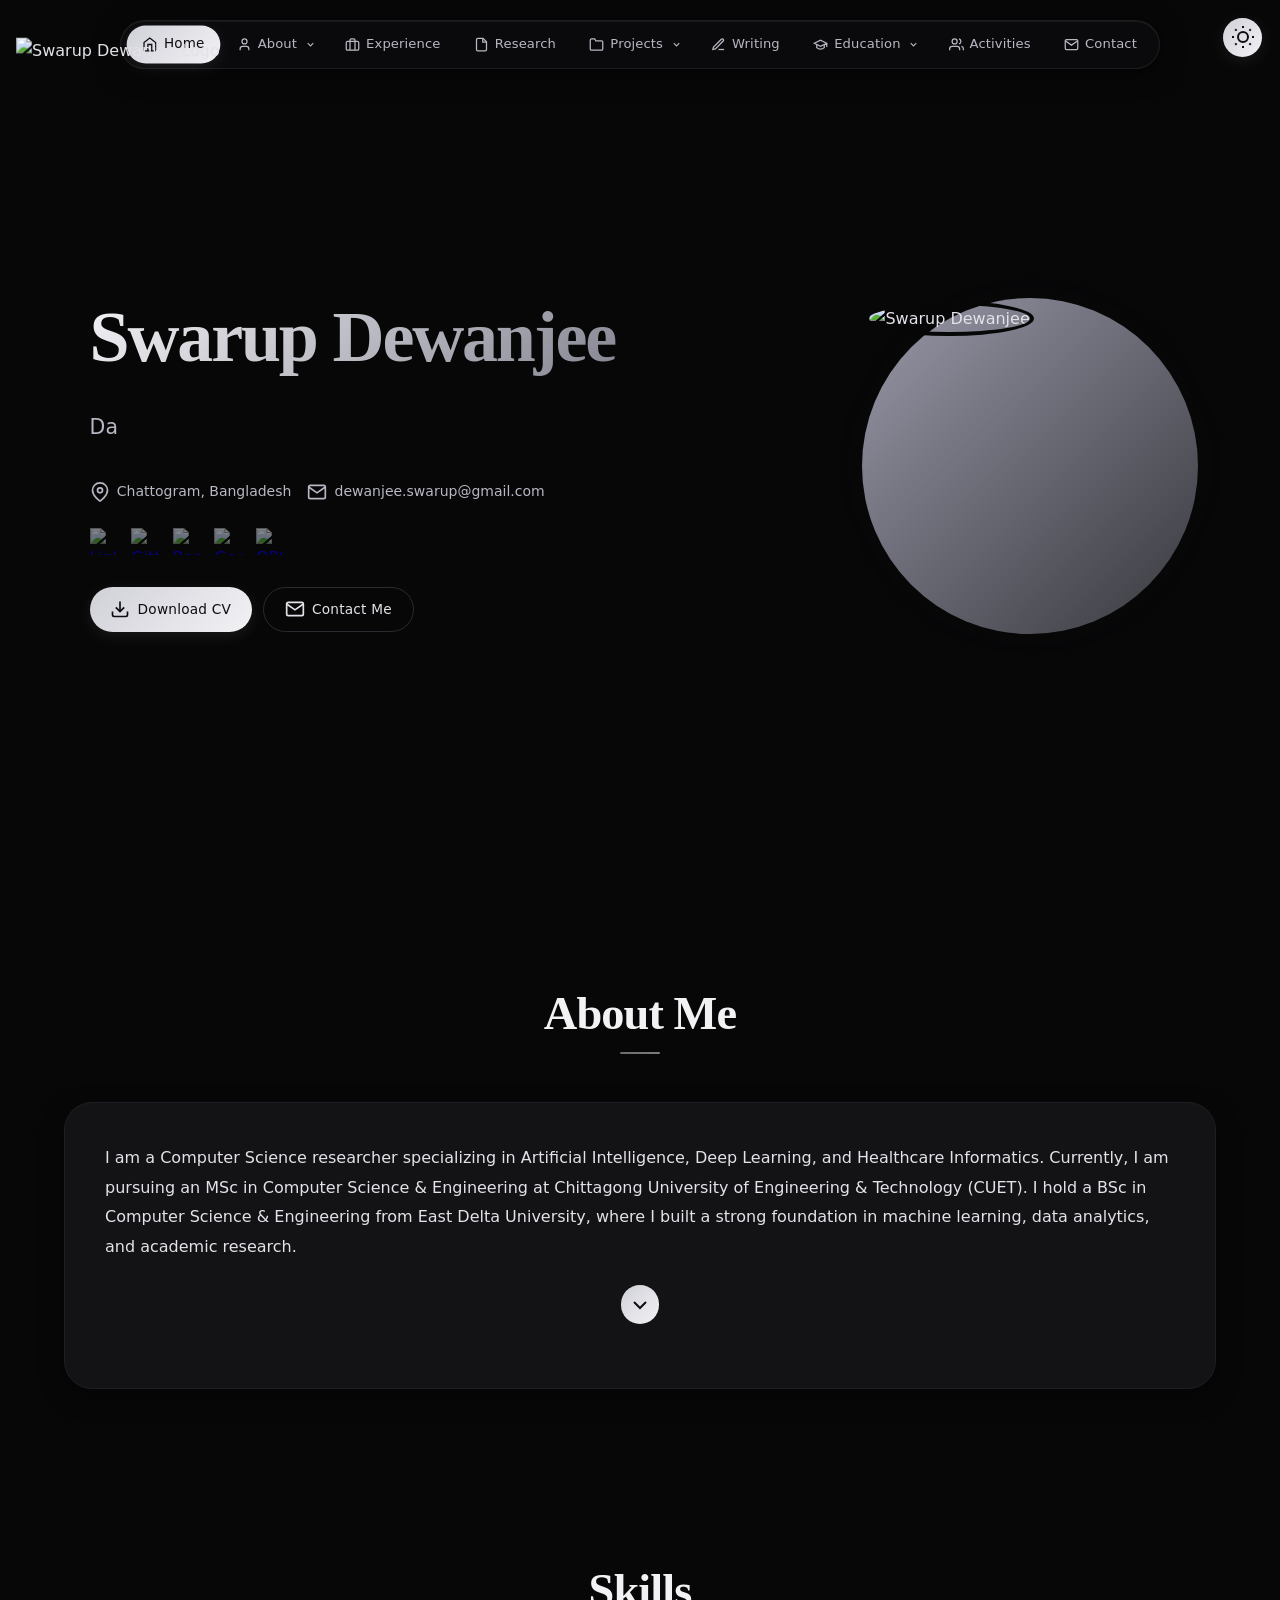
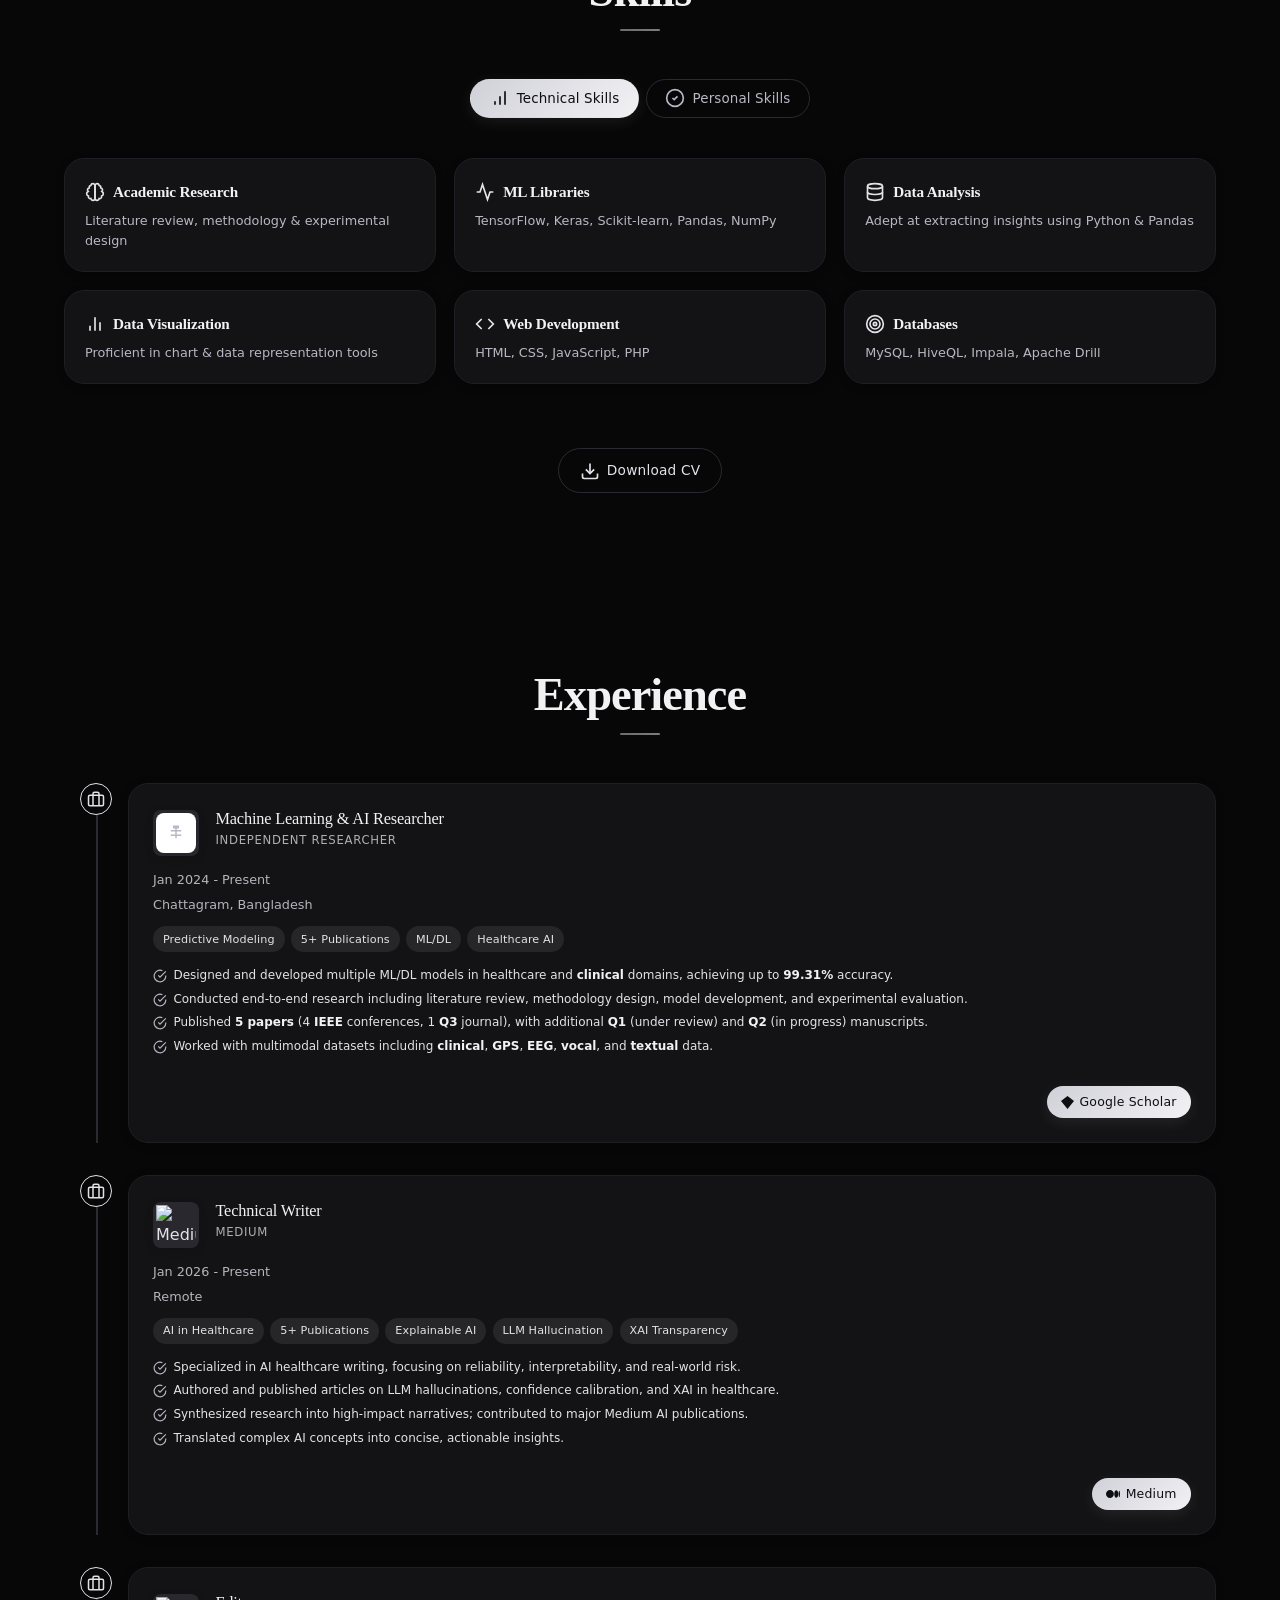
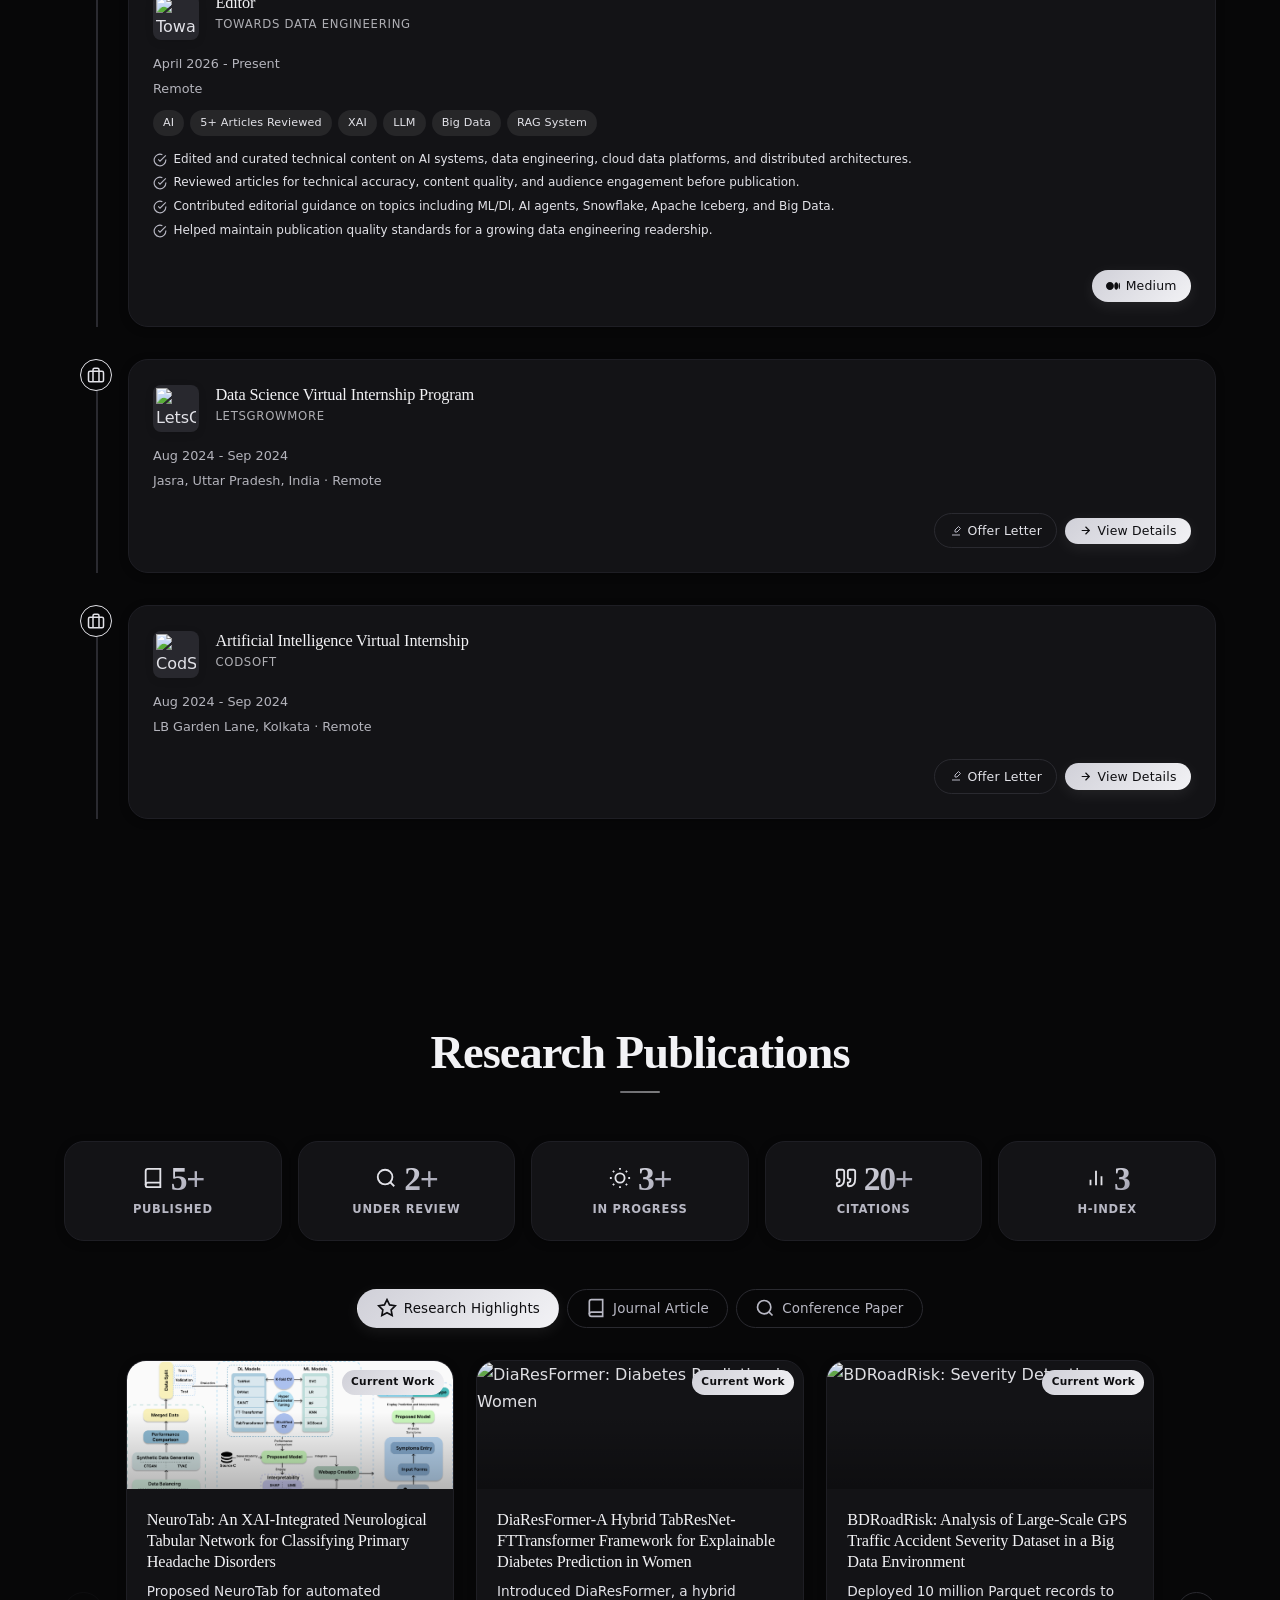
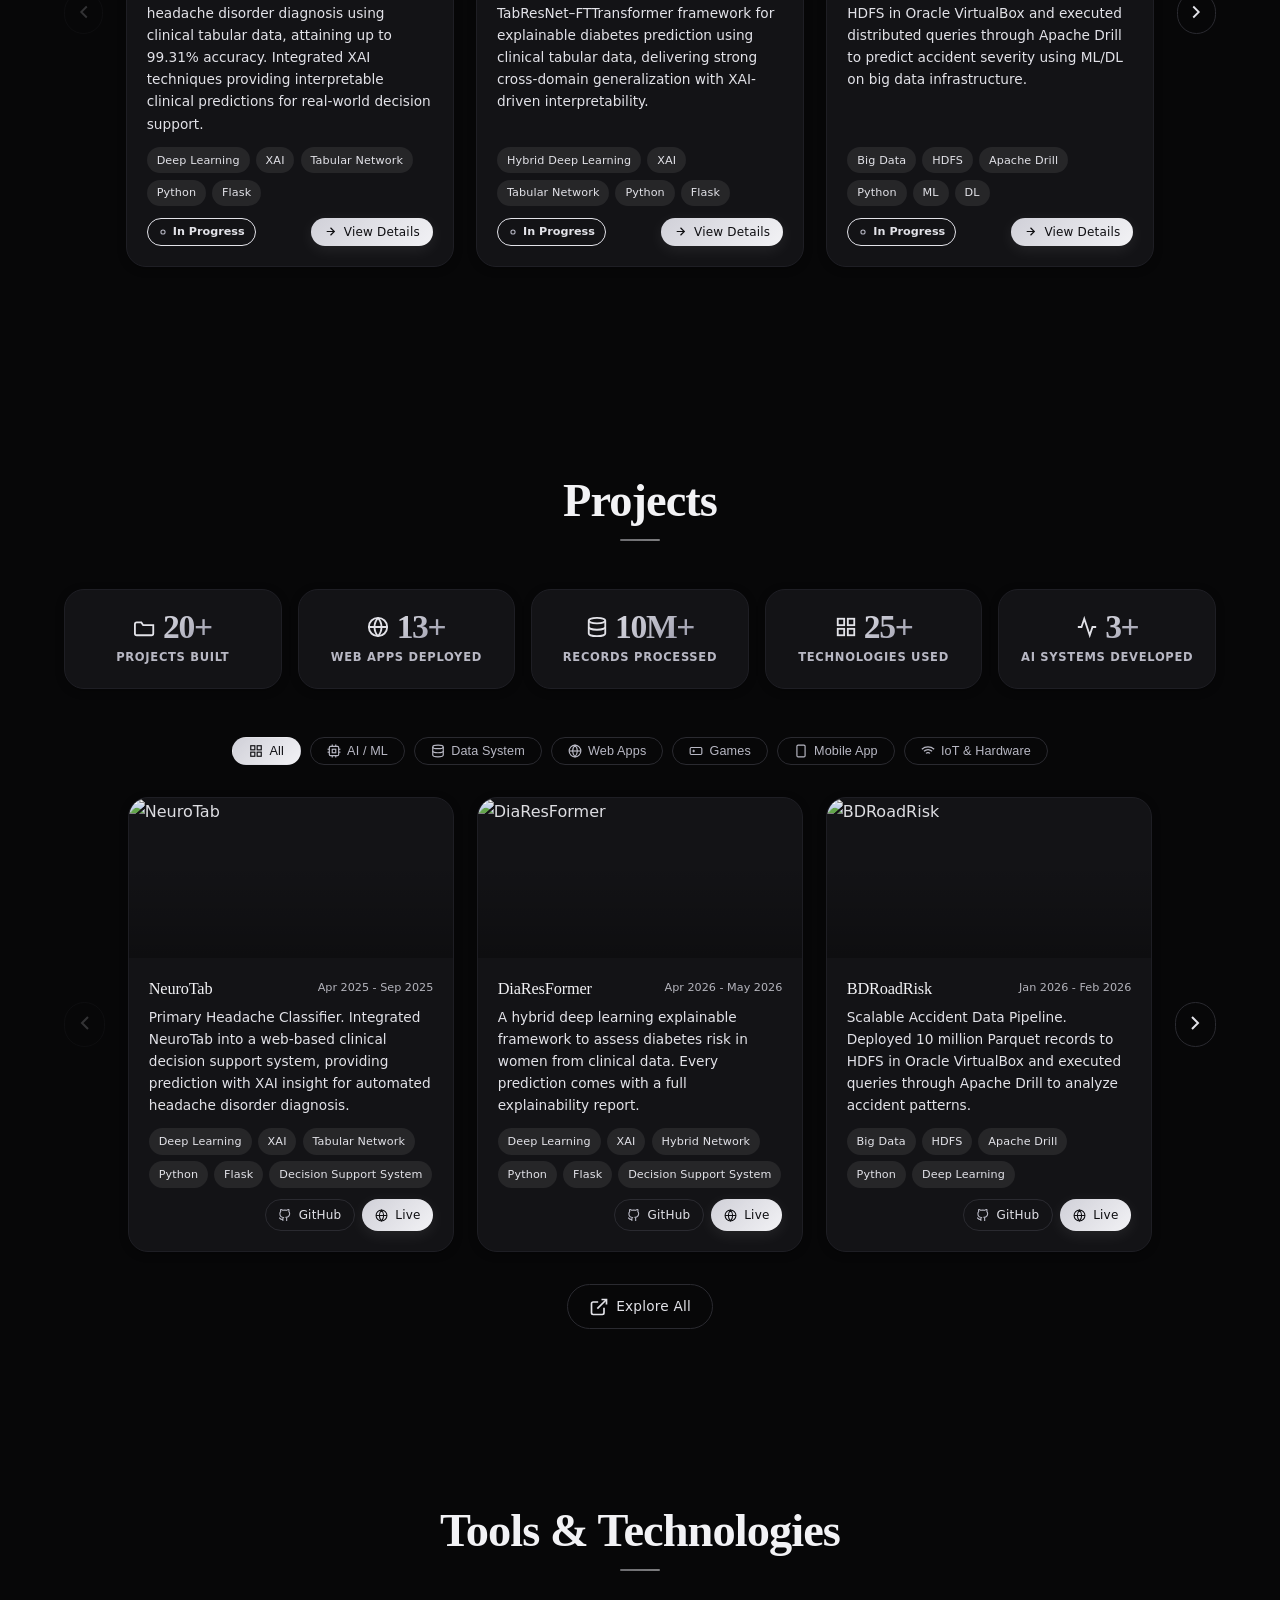
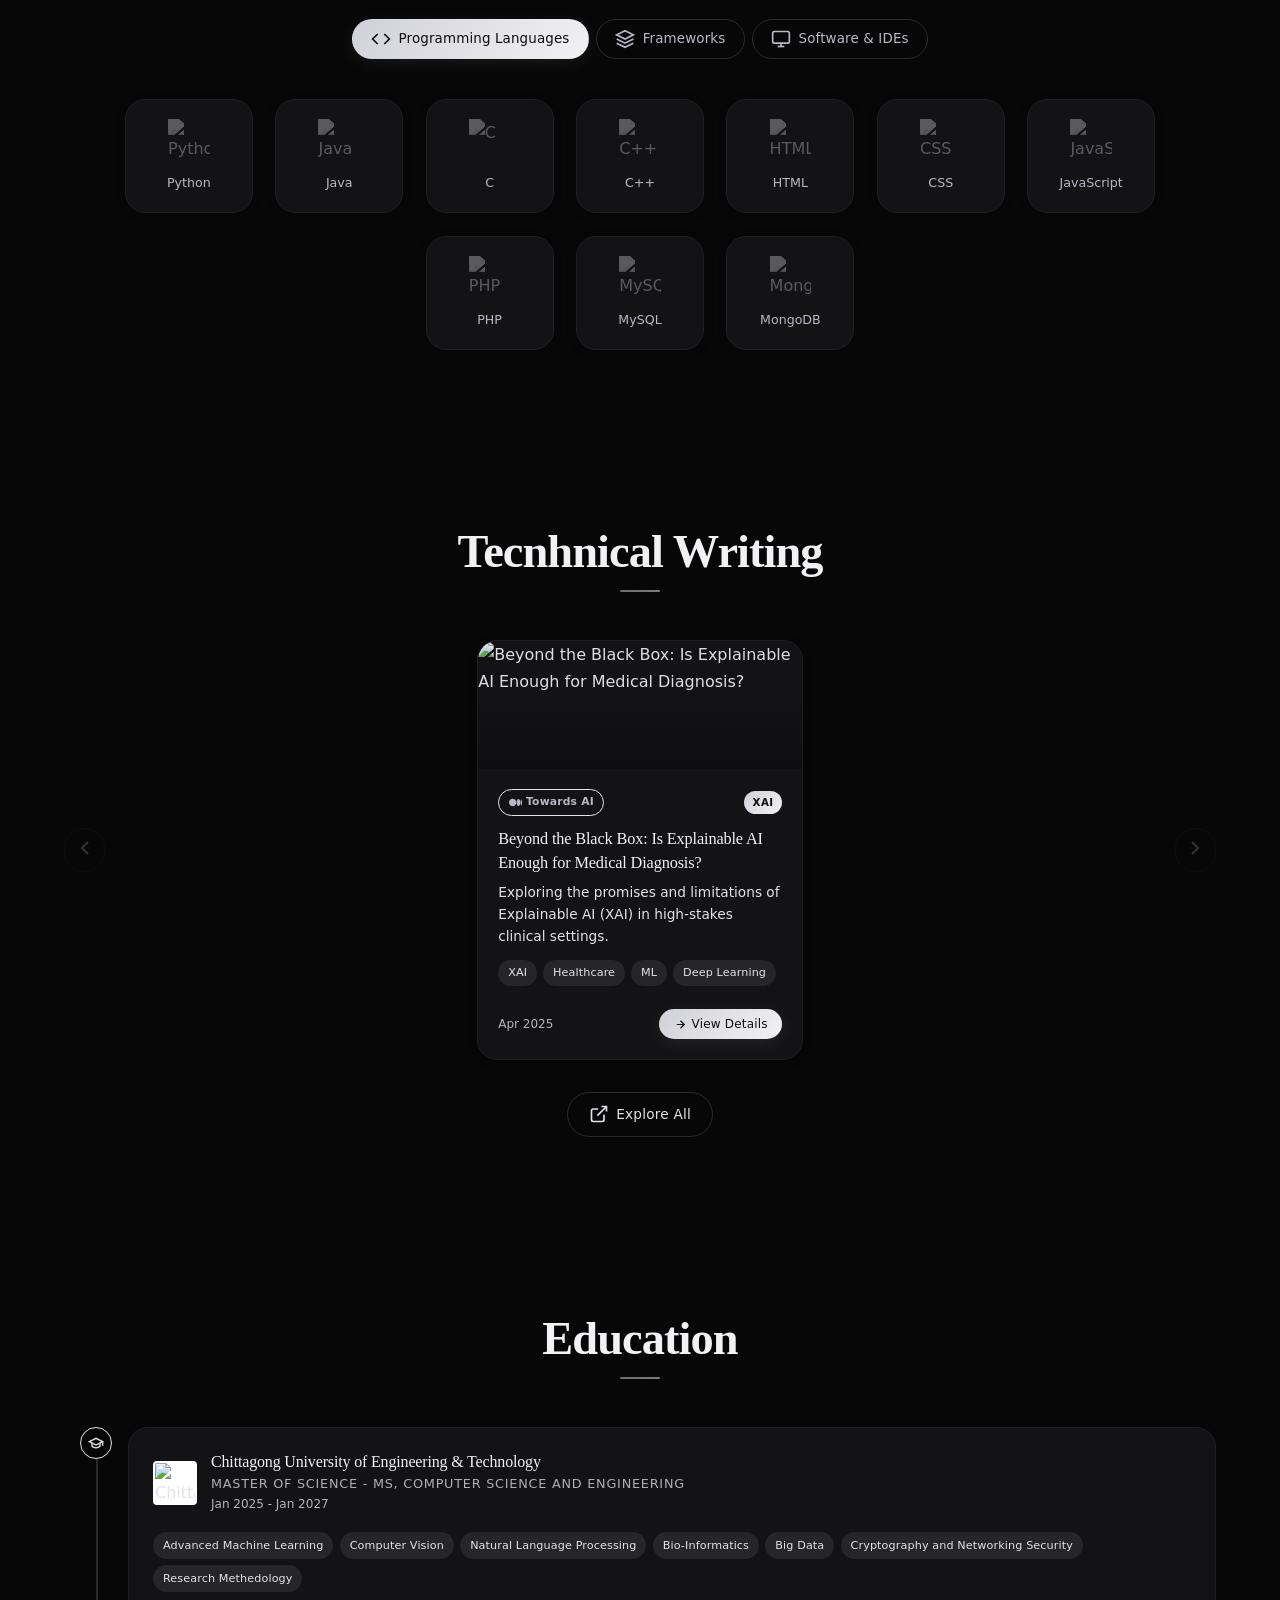
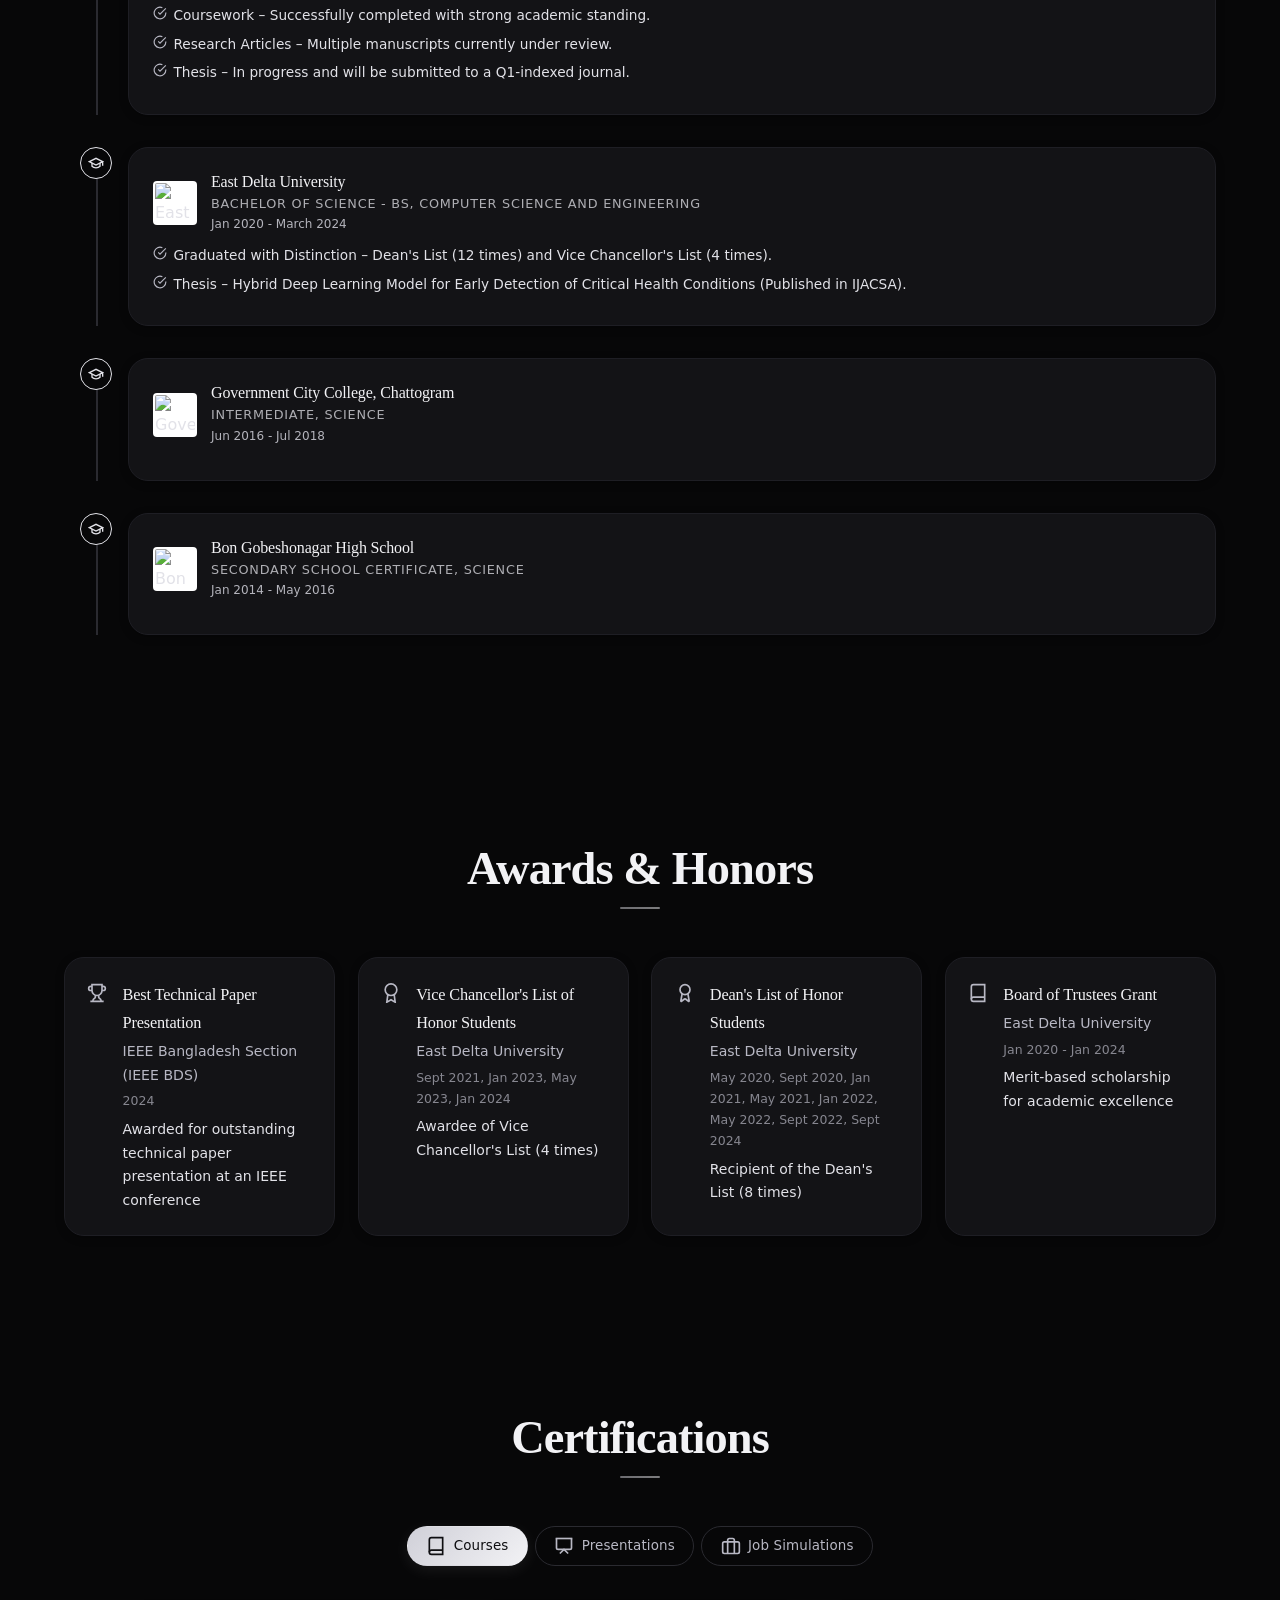
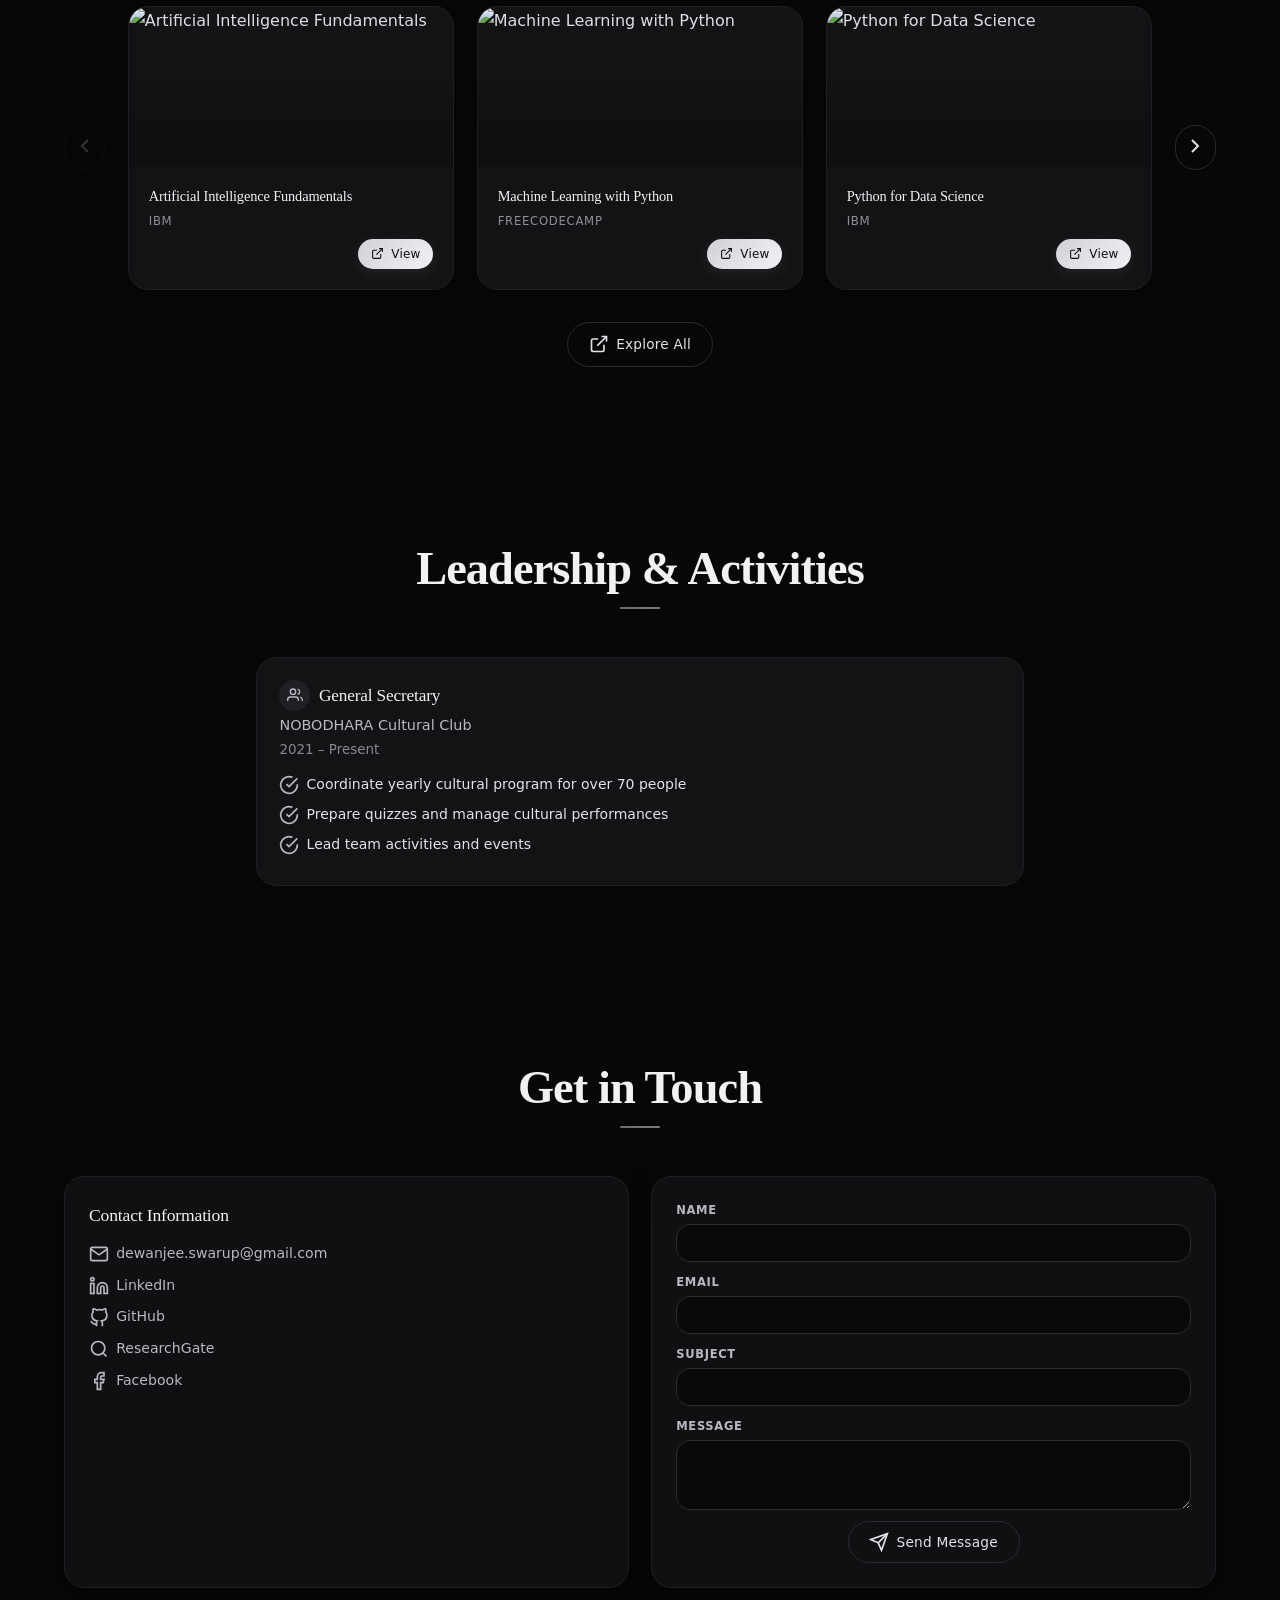
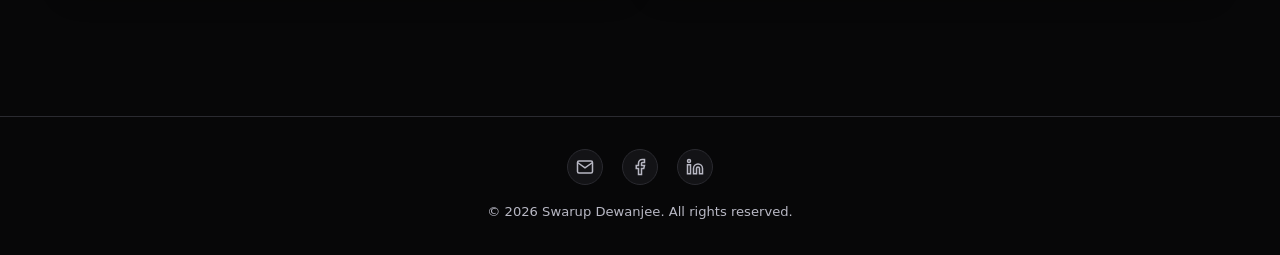
==== index.html @ a02dd7e1 "new design" ====
<!DOCTYPE html>
<html lang="en">
<head>
    <meta charset="UTF-8">
    <meta name="google-site-verification" content="YUpnTg4kKJA9G5ZHi15yoOlUEUSxgM79PzDoeTbemZU" />
    <link rel="icon" type="image/png" href="https://i.postimg.cc/4x0gX4bW/dark.png" />
    <meta name="viewport" content="width=device-width, initial-scale=1.0, viewport-fit=cover">

    <title>Swarup Dewanjee - Portfolio | Researcher & Data Scientist</title>
    <meta name="description" content="Swarup Dewanjee is a Computer Science researcher specializing in AI, Deep Learning, and Healthcare Informatics. View projects, publications, and skills." />
    <meta name="keywords" content="Swarup Dewanjee, portfolio, researcher, data scientist, AI, machine learning, healthcare informatics, computer science" />
    <meta name="author" content="Swarup Dewanjee" />

    <meta property="og:title" content="Swarup Dewanjee - Portfolio" />
    <meta property="og:description" content="Computer Science researcher specializing in AI, Deep Learning, and Healthcare Informatics." />
    <meta property="og:type" content="website" />
    <meta property="og:url" content="https://swarup113.github.io" />
    <meta property="og:image" content="https://i.postimg.cc/CL10tn9f/light.png" />

    <meta name="twitter:card" content="summary_large_image" />
    <meta name="twitter:title" content="Swarup Dewanjee - Portfolio" />
    <meta name="twitter:description" content="Computer Science researcher specializing in AI, Deep Learning, and Healthcare Informatics." />
    <meta name="twitter:image" content="https://i.postimg.cc/CL10tn9f/light.png" />

    <link rel="canonical" href="https://swarup113.github.io" />
    <meta name="robots" content="index, follow" />
    <meta name="googlebot" content="index, follow" />
    <meta name="theme-color" content="#f8fafc" />
    <link rel="sitemap" type="application/xml" href="/Portfolio/sitemap.xml" />

    <link href="https://fonts.googleapis.com/css2?family=Inter:wght@300;400;500;600;700&display=swap" rel="stylesheet">
    <link rel="stylesheet" href="css/styles.css">

    <style>
        .stat-label-pc { display: inline; }
        .stat-label-mobile { display: none; }

        @media (max-width: 768px) {
            .stat-label-pc { display: none; }
            .stat-label-mobile { display: inline; }
            /* Hide Activities nav item in mobile menu only */
            #activities-nav-item {
                display: none !important;
            }
        }
    </style>

    <script type="application/ld+json">
    {
      "@context": "https://schema.org",
      "@type": "Person",
      "name": "Swarup Dewanjee",
      "url": "https://swarup113.github.io",
      "image": "https://i.postimg.cc/43QSJ1V4/light.jpg",
      "sameAs": [
        "https://www.linkedin.com/in/swarup-dewanjee-a098741a1/",
        "https://github.com/Swarup113",
        "https://www.researchgate.net/profile/Swarup-Dewanjee",
        "https://scholar.google.com/citations?user=nlgsBIIAAAAJ&hl=en",
        "https://orcid.org/0009-0004-6092-8473"
      ],
      "jobTitle": "Computer Science Researcher",
      "worksFor": {
        "@type": "Organization",
        "name": "Chittagong University of Engineering & Technology"
      },
      "alumniOf": [
        {
          "@type": "Organization",
          "name": "East Delta University"
        }
      ],
      "description": "Computer Science researcher specializing in AI, Deep Learning, and Healthcare Informatics.",
      "knowsAbout": [
        "Artificial Intelligence",
        "Deep Learning",
        "Healthcare Informatics",
        "Data Science",
        "Machine Learning"
      ]
    }
    </script>
</head>
<body>
    <div id="loading-screen" class="loading-screen">
        <div class="loading-progress"></div>
        <div class="loading-logo"></div>
    </div>

    <div class="background-gradient"></div>

    <nav id="floating-nav" class="floating-nav">
        <div class="nav-logo-pc">
            <img id="nav-logo-img" src="https://i.postimg.cc/s2jDJQQb/logo-light.png" alt="Swarup Dewanjee Logo">
        </div>
        
        <div class="mobile-nav-bar">
            <div class="nav-logo-mobile">
                <img id="nav-logo-img-mobile" src="https://i.postimg.cc/s2jDJQQb/logo-light.png" alt="Swarup Dewanjee Logo">
            </div>
            <button class="mobile-menu-btn" id="mobile-menu-btn" aria-label="Toggle navigation" aria-expanded="false">
                <svg class="menu-icon" width="26" height="26" viewBox="0 0 24 24" fill="none" stroke="currentColor" stroke-width="2.2" stroke-linecap="round">
                    <line x1="3" y1="7" x2="21" y2="7"></line>
                    <line x1="3" y1="12" x2="21" y2="12"></line>
                    <line x1="3" y1="17" x2="21" y2="17"></line>
                </svg>
                <svg class="close-icon" width="26" height="26" viewBox="0 0 24 24" fill="none" stroke="currentColor" stroke-width="2.2" stroke-linecap="round">
                    <line x1="18" y1="6" x2="6" y2="18"></line>
                    <line x1="6" y1="6" x2="18" y2="18"></line>
                </svg>
            </button>
        </div>

        <div class="nav-menu" id="nav-menu">
            <a href="#home" class="nav-item" data-section="home">
                <svg width="20" height="20" viewBox="0 0 24 24" fill="none" stroke="currentColor" stroke-width="2"><path d="m3 9 9-7 9 7v11a2 2 0 0 1-2 2H5a2 2 0 0 1-2-2z"></path><polyline points="9 22 9 12 15 12 15 22"></polyline></svg>
                <span>Home</span>
            </a>

            <!-- About with dropdown (PC only) -->
            <div class="nav-dropdown-wrap">
                <a href="#about" class="nav-item nav-item--has-dropdown" data-section="about">
                    <svg width="20" height="20" viewBox="0 0 24 24" fill="none" stroke="currentColor" stroke-width="2"><path d="M19 21v-2a4 4 0 0 0-4-4H9a4 4 0 0 0-4 4v2"></path><circle cx="12" cy="7" r="4"></circle></svg>
                    <span>About</span>
                    <svg class="nav-chevron" width="12" height="12" viewBox="0 0 24 24" fill="none" stroke="currentColor" stroke-width="2.5"><polyline points="6 9 12 15 18 9"></polyline></svg>
                </a>
                <div class="nav-dropdown">
                    <a href="#skills" class="nav-dropdown-item" data-section="skills">
                        <svg width="16" height="16" viewBox="0 0 24 24" fill="none" stroke="currentColor" stroke-width="2"><polyline points="16 18 22 12 16 6"></polyline><polyline points="8 6 2 12 8 18"></polyline></svg>
                        <span>Skills</span>
                    </a>
                </div>
            </div>

            <a href="#experience" class="nav-item" data-section="experience">
                <svg width="20" height="20" viewBox="0 0 24 24" fill="none" stroke="currentColor" stroke-width="2"><rect x="2" y="7" width="20" height="14" rx="2" ry="2"></rect><path d="M16 21V5a2 2 0 0 0-2-2h-4a2 2 0 0 0-2 2v16"></path></svg>
                <span>Experience</span>
            </a>

            <a href="#research" class="nav-item" data-section="research">
                <svg width="20" height="20" viewBox="0 0 24 24" fill="none" stroke="currentColor" stroke-width="2"><path d="M14.5 2H6a2 2 0 0 0-2 2v16a2 2 0 0 0 2 2h12a2 2 0 0 0 2-2V7.5L14.5 2z"></path><polyline points="14 2 14 8 20 8"></polyline></svg>
                <span>Research</span>
            </a>

            <!-- Projects with dropdown (PC only) -->
            <div class="nav-dropdown-wrap">
                <a href="#projects" class="nav-item nav-item--has-dropdown" data-section="projects">
                    <svg width="20" height="20" viewBox="0 0 24 24" fill="none" stroke="currentColor" stroke-width="2"><path d="M22 19a2 2 0 0 1-2 2H4a2 2 0 0 1-2-2V5a2 2 0 0 1 2-2h5l2 3h9a2 2 0 0 1 2 2z"></path></svg>
                    <span>Projects</span>
                    <svg class="nav-chevron" width="12" height="12" viewBox="0 0 24 24" fill="none" stroke="currentColor" stroke-width="2.5"><polyline points="6 9 12 15 18 9"></polyline></svg>
                </a>
                <div class="nav-dropdown">
                    <a href="#tools" class="nav-dropdown-item" data-section="tools">
                        <svg width="16" height="16" viewBox="0 0 24 24" fill="none" stroke="currentColor" stroke-width="2"><polygon points="12 2 2 7 12 12 22 7 12 2"></polygon><polyline points="2 17 12 22 22 17"></polyline><polyline points="2 12 12 17 22 12"></polyline></svg>
                        <span>Tools & Tech</span>
                    </a>
                </div>
            </div>

            <a href="#writing" class="nav-item" data-section="writing">
                <svg width="20" height="20" viewBox="0 0 24 24" fill="none" stroke="currentColor" stroke-width="2"><path d="M12 20h9"></path><path d="M16.5 3.5a2.121 2.121 0 0 1 3 3L7 19l-4 1 1-4L16.5 3.5z"></path></svg>
                <span>Writing</span>
            </a>

            <!-- Education with dropdown (PC only) -->
            <div class="nav-dropdown-wrap">
                <a href="#education" class="nav-item nav-item--has-dropdown" data-section="education">
                    <svg width="20" height="20" viewBox="0 0 24 24" fill="none" stroke="currentColor" stroke-width="2"><path d="M22 10v6M2 10l10-5 10 5-10 5z"></path><path d="M6 12v5c3 3 9 3 12 0v-5"></path></svg>
                    <span>Education</span>
                    <svg class="nav-chevron" width="12" height="12" viewBox="0 0 24 24" fill="none" stroke="currentColor" stroke-width="2.5"><polyline points="6 9 12 15 18 9"></polyline></svg>
                </a>
                <div class="nav-dropdown">
                    <a href="#awards" class="nav-dropdown-item" data-section="awards">
                        <svg width="16" height="16" viewBox="0 0 24 24" fill="none" stroke="currentColor" stroke-width="2"><circle cx="12" cy="8" r="7"></circle><polyline points="8.21 13.89 7 23 12 20 17 23 15.79 13.88"></polyline></svg>
                        <span>Awards</span>
                    </a>
                    <a href="#certifications" class="nav-dropdown-item" data-section="certifications">
                        <svg width="16" height="16" viewBox="0 0 24 24" fill="none" stroke="currentColor" stroke-width="2"><rect x="2" y="7" width="20" height="14" rx="2" ry="2"></rect><path d="M16 21V5a2 2 0 0 0-2-2h-4a2 2 0 0 0-2 2v16"></path></svg>
                        <span>Certifications</span>
                    </a>
                </div>
            </div>

            <!-- Activities link with unique ID for mobile hiding -->
            <a href="#activities" class="nav-item" data-section="activities" id="activities-nav-item">
                <svg width="20" height="20" viewBox="0 0 24 24" fill="none" stroke="currentColor" stroke-width="2"><path d="M17 21v-2a4 4 0 0 0-4-4H5a4 4 0 0 0-4 4v2"></path><circle cx="9" cy="7" r="4"></circle><path d="M23 21v-2a4 4 0 0 0-3-3.87"></path><path d="M16 3.13a4 4 0 0 1 0 7.75"></path></svg>
                <span>Activities</span>
            </a>

            <a href="#contact" class="nav-item" data-section="contact">
                <svg width="20" height="20" viewBox="0 0 24 24" fill="none" stroke="currentColor" stroke-width="2"><path d="M4 4h16c1.1 0 2 .9 2 2v12c0 1.1-.9 2-2 2H4c-1.1 0-2-.9-2-2V6c0-1.1.9-2 2-2z"></path><polyline points="22,6 12,13 2,6"></polyline></svg>
                <span>Contact</span>
            </a>
        </div>
    </nav>

    <button id="theme-toggle" class="theme-toggle" aria-label="Toggle theme">
        <svg class="sun-icon" width="24" height="24" viewBox="0 0 24 24" fill="none" stroke="currentColor" stroke-width="2">
            <circle cx="12" cy="12" r="5"></circle>
            <line x1="12" y1="1" x2="12" y2="3"></line>
            <line x1="12" y1="21" x2="12" y2="23"></line>
            <line x1="4.22" y1="4.22" x2="5.64" y2="5.64"></line>
            <line x1="18.36" y1="18.36" x2="19.78" y2="19.78"></line>
            <line x1="1" y1="12" x2="3" y2="12"></line>
            <line x1="21" y1="12" x2="23" y2="12"></line>
            <line x1="4.22" y1="19.78" x2="5.64" y2="18.36"></line>
            <line x1="18.36" y1="5.64" x2="19.78" y2="4.22"></line>
        </svg>
        <svg class="moon-icon" width="24" height="24" viewBox="0 0 24 24" fill="none" stroke="currentColor" stroke-width="2">
            <path d="M21 12.79A9 9 0 1 1 11.21 3 7 7 0 0 0 21 12.79z"></path>
        </svg>
    </button>

    <button id="go-to-top" class="go-to-top" aria-label="Go to top">
        <svg width="24" height="24" viewBox="0 0 24 24" fill="none" stroke="currentColor" stroke-width="2">
            <line x1="12" y1="19" x2="12" y2="5"></line>
            <polyline points="5 12 12 5 19 12"></polyline>
        </svg>
    </button>

    <main>
        <section id="home" class="hero-section">
            <div class="hero-content">
                    <div class="hero-text">
                        <h1 class="hero-title">Swarup Dewanjee</h1>
                        <div class="hero-subtitle">
                            <span id="typed-text"></span>
                        </div>
                        <div class="hero-info">
                            <span class="info-item">
                                <svg width="20" height="20" viewBox="0 0 24 24" fill="none" stroke="currentColor" stroke-width="2">
                                    <path d="M21 10c0 7-9 13-9 13s-9-6-9-13a9 9 0 0 1 18 0z"></path>
                                    <circle cx="12" cy="10" r="3"></circle>
                                </svg>
                                Chattogram, Bangladesh
                            </span>
                            <span class="info-item">
                                <svg width="20" height="20" viewBox="0 0 24 24" fill="none" stroke="currentColor" stroke-width="2">
                                    <path d="M4 4h16c1.1 0 2 .9 2 2v12c0 1.1-.9 2-2 2H4c-1.1 0-2-.9-2-2V6c0-1.1.9-2 2-2z"></path>
                                    <polyline points="22,6 12,13 2,6"></polyline>
                                </svg>
                                <a id="hero-email-link" href="#" style="text-decoration:none;inherit">
                                    <span id="hero-email-text"></span>
                                </a>
                            </span>
                        </div>
                        <div class="hero-social">
                            <a href="https://www.linkedin.com/in/swarup-dewanjee-a098741a1/" target="_blank" rel="noopener noreferrer" aria-label="LinkedIn Profile">
                                <img src="https://upload.wikimedia.org/wikipedia/commons/4/43/Linkedin-web-vt.png" alt="LinkedIn" />
                            </a>
                            <a href="https://github.com/Swarup113" target="_blank" rel="noopener noreferrer" aria-label="GitHub Profile">
                                <img src="https://upload.wikimedia.org/wikipedia/commons/a/ae/Github-desktop-logo-symbol.svg" alt="GitHub" />
                            </a>
                            <a href="https://www.researchgate.net/profile/Swarup-Dewanjee" target="_blank" rel="noopener noreferrer" aria-label="ResearchGate Profile">
                                <img src="https://upload.wikimedia.org/wikipedia/commons/5/5e/ResearchGate_icon_SVG.svg" alt="ResearchGate" />
                            </a>
                            <a href="https://scholar.google.com/citations?user=nlgsBIIAAAAJ&hl=en" target="_blank" rel="noopener noreferrer" aria-label="Google Scholar Profile">
                                <img src="https://upload.wikimedia.org/wikipedia/commons/c/c7/Google_Scholar_logo.svg" alt="Google Scholar" />
                            </a>
                            <a href="https://orcid.org/0009-0004-6092-8473" target="_blank" rel="noopener noreferrer" aria-label="ORCID Profile">
                                <img src="https://upload.wikimedia.org/wikipedia/commons/0/06/ORCID_iD.svg" alt="ORCID" />
                            </a>
                        </div>
    
                    <div class="hero-buttons">
                        <a href="https://drive.google.com/file/d/1WyC0zD35IDj6II_Kpo4m3LewkAVMwaIK/view?usp=sharing" class="btn btn-primary"
                            aria-label="Download Resume">
                            <svg width="20" height="20" viewBox="0 0 24 24" fill="none" stroke="currentColor" stroke-width="2">
                                <path d="M21 15v4a2 2 0 0 1-2 2H5a2 2 0 0 1-2-2v-4"></path>
                                <polyline points="7 10 12 15 17 10"></polyline>
                                <line x1="12" y1="15" x2="12" y2="3"></line>
                            </svg>
                            <span>Download CV</span>
                        </a>
                    
                        <a href="mailto:dewanjee.swarup@gmail.com?subject=Inquiry%20About&body=Hello,%20Swarup,%20I%20would%20like%20to"
                            id="contact-me-btn" class="btn btn-secondary" aria-label="Contact Me via Gmail"
                            onclick="openGmailCompose(event)">
                            <svg width="20" height="20" viewBox="0 0 24 24" fill="none" stroke="currentColor" stroke-width="2">
                                <path d="M4 4h16c1.1 0 2 .9 2 2v12c0 1.1-.9 2-2 2H4c-1.1 0-2-.9-2-2V6c0-1.1.9-2 2-2z"></path>
                                <polyline points="22,6 12,13 2,6"></polyline>
                            </svg>
                            <span>Contact Me</span>
                        </a>
                    </div>
                        
                        <script>
                            function openGmailCompose(e) {
                                e.preventDefault();

                                const to = "dewanjee.swarup@gmail.com";
                                const subject = encodeURIComponent("Inquiry About ...");
                                const body = encodeURIComponent("Hello, Swarup, I would like to ...");

                                const isIOS = /iPhone|iPad|iPod/i.test(navigator.userAgent);
                                const isAndroid = /Android/i.test(navigator.userAgent);

                                if (isAndroid) {
                                    window.location.href =
                                        `https://mail.google.com/mail/?view=cm&fs=1&to=${to}&su=${subject}&body=${body}`;

                                } else if (isIOS) {
                                    window.location.href = `googlegmail://co?to=${to}&subject=${subject}&body=${body}`;
                                    setTimeout(() => {
                                        window.location.href = `mailto:${to}?subject=${subject}&body=${body}`;
                                    }, 1500);

                                } else {
                                    window.open(
                                        `https://mail.google.com/mail/?view=cm&fs=1&to=${to}&su=${subject}&body=${body}`,
                                        '_blank'
                                    );
                                }
                            }
                        </script>
                    </div>
                    <div class="hero-image">
                        <div class="image-wrapper">
                            <div class="image-glow"></div>
                            <div class="image-border">
                                <img id="profile-image" src="https://i.postimg.cc/wvcPT8NX/light.png" alt="Swarup Dewanjee" />
                            </div>
                        </div>
                    </div>
                </div>
        </section>

        <section id="about" class="section about-section">
            <div class="container">
                <h2 class="section-title">About Me</h2>
                <div class="about-content">
                    <p class="about-text">
                        I am a Computer Science researcher specializing in Artificial Intelligence, Deep Learning, and Healthcare Informatics. Currently, I am pursuing an MSc in Computer Science & Engineering at Chittagong University of Engineering & Technology (CUET). I hold a BSc in Computer Science & Engineering from East Delta University, where I built a strong foundation in machine learning, data analytics, and academic research.
                    </p>
                    <button class="expand-btn" id="expand-research">
                        <svg width="24" height="24" viewBox="0 0 24 24" fill="none" stroke="currentColor" stroke-width="2">
                            <polyline points="6 9 12 15 18 9"></polyline>
                        </svg>
                    </button>
                    <div class="research-content" id="research-content">
                        <h3 class="research-title">Research Interests</h3>
                        <div class="research-grid">
                            <div class="research-item">
                                <svg width="24" height="24" viewBox="0 0 24 24" fill="none" stroke="currentColor" stroke-width="2">
                                    <path d="M9.5 2A2.5 2.5 0 0 1 12 4.5v15a2.5 2.5 0 0 1-4.96.44 2.5 2.5 0 0 1-2.96-3.08 3 3 0 0 1-.34-5.58 2.5 2.5 0 0 1 1.32-4.24 2.5 2.5 0 0 1 1.98-3A2.5 2.5 0 0 1 9.5 2Z"></path>
                                    <path d="M14.5 2A2.5 2.5 0 0 0 12 4.5v15a2.5 2.5 0 0 0 4.96.44 2.5 2.5 0 0 0 2.96-3.08 3 3 0 0 0 .34-5.58 2.5 2.5 0 0 0-1.32-4.24 2.5 2.5 0 0 0-1.98-3A2.5 2.5 0 0 0 14.5 2Z"></path>
                                </svg>
                                <span>Bioinformatics & Medical Imaging</span>
                            </div>
                            <div class="research-item">
                                <svg width="24" height="24" viewBox="0 0 24 24" fill="none" stroke="currentColor" stroke-width="2">
                                    <polyline points="22 12 18 12 15 21 9 3 6 12 2 12"></polyline>
                                </svg>
                                <span>AI-Powered Disease Detection</span>
                            </div>
                            <div class="research-item">
                                <svg width="24" height="24" viewBox="0 0 24 24" fill="none" stroke="currentColor" stroke-width="2">
                                    <circle cx="12" cy="12" r="10"></circle>
                                    <circle cx="12" cy="12" r="6"></circle>
                                    <circle cx="12" cy="12" r="2"></circle>
                                </svg>
                                <span>Clinical Data Analysis</span>
                            </div>
                            <div class="research-item">
                                <svg width="24" height="24" viewBox="0 0 24 24" fill="none" stroke="currentColor" stroke-width="2">
                                    <path d="M17 21v-2a4 4 0 0 0-4-4H5a4 4 0 0 0-4 4v2"></path>
                                    <circle cx="9" cy="7" r="4"></circle>
                                    <path d="M23 21v-2a4 4 0 0 0-3-3.87"></path>
                                    <path d="M16 3.13a4 4 0 0 1 0 7.75"></path>
                                </svg>
                                <span>Predictive Analytics in Healthcare</span>
                            </div>
                            <div class="research-item">
                                <svg width="24" height="24" viewBox="0 0 24 24" fill="none" stroke="currentColor" stroke-width="2">
                                    <path d="M9.5 2A2.5 2.5 0 0 1 12 4.5v15a2.5 2.5 0 0 1-4.96.44 2.5 2.5 0 0 1-2.96-3.08 3 3 0 0 1-.34-5.58 2.5 2.5 0 0 1 1.32-4.24 2.5 2.5 0 0 1 1.98-3A2.5 2.5 0 0 1 9.5 2Z"></path>
                                    <path d="M14.5 2A2.5 2.5 0 0 0 12 4.5v15a2.5 2.5 0 0 0 4.96.44 2.5 2.5 0 0 0 2.96-3.08 3 3 0 0 0 .34-5.58 2.5 2.5 0 0 0-1.32-4.24 2.5 2.5 0 0 0-1.98-3A2.5 2.5 0 0 0 14.5 2Z"></path>
                                </svg>
                                <span>Human-Computer Interaction</span>
                            </div>
                            <div class="research-item">
                                <svg width="24" height="24" viewBox="0 0 24 24" fill="none" stroke="currentColor" stroke-width="2">
                                    <path d="M21 15a2 2 0 0 1-2 2H7l-4 4V5a2 2 0 0 1 2-2h14a2 2 0 0 1 2 2z"></path>
                                </svg>
                                <span>Natural Language Processing & LLMs</span>
                            </div>
                        </div>
                        <div class="research-summary">
                            <p>
                                My research primarily revolves around AI applications in healthcare. With expertise in Python, PyTorch, and TensorFlow, I have contributed to multiple research projects and publications. I have authored and presented research papers at IEEE conferences, addressing early disease detection, clinical data interpretation, and AI applications in mental health.
                            </p>
                        </div>
                    </div>
                </div>
            </div>
        </section>

        <section id="skills" class="section skills-section">
            <div class="container">
                <h2 class="section-title">Skills</h2>
                <div class="tabs">
                    <button class="tab-btn active" data-tab="technical">
                        <svg width="20" height="20" viewBox="0 0 24 24" fill="none" stroke="currentColor" stroke-width="2">
                            <line x1="12" y1="20" x2="12" y2="10"></line>
                            <line x1="18" y1="20" x2="18" y2="4"></line>
                            <line x1="6" y1="20" x2="6" y2="16"></line>
                        </svg>
                        <span>Technical Skills</span>
                    </button>
                    <button class="tab-btn" data-tab="personal">
                        <svg width="20" height="20" viewBox="0 0 24 24" fill="none" stroke="currentColor" stroke-width="2">
                            <circle cx="12" cy="12" r="10"></circle>
                            <path d="m9 12 2 2 4-4"></path>
                        </svg>
                        <span>Personal Skills</span>
                    </button>
                </div>
                <div class="tab-content active" id="technical">
                    <div class="skills-grid">
                        <div class="skill-card">
                            <div class="skill-icon">
                                <svg width="24" height="24" viewBox="0 0 24 24" fill="none" stroke="currentColor" stroke-width="2">
                                    <path d="M9.5 2A2.5 2.5 0 0 1 12 4.5v15a2.5 2.5 0 0 1-4.96.44 2.5 2.5 0 0 1-2.96-3.08 3 3 0 0 1-.34-5.58 2.5 2.5 0 0 1 1.32-4.24 2.5 2.5 0 0 1 1.98-3A2.5 2.5 0 0 1 9.5 2Z"></path>
                                    <path d="M14.5 2A2.5 2.5 0 0 0 12 4.5v15a2.5 2.5 0 0 0 4.96.44 2.5 2.5 0 0 0 2.96-3.08 3 3 0 0 0 .34-5.58 2.5 2.5 0 0 0-1.32-4.24 2.5 2.5 0 0 0-1.98-3A2.5 2.5 0 0 0 14.5 2Z"></path>
                                </svg>
                            </div>
                            <h3>Academic Research</h3>
                            <p>Effective in conducting research</p>
                        </div>
                        <div class="skill-card">
                            <div class="skill-icon">
                                <svg width="24" height="24" viewBox="0 0 24 24" fill="none" stroke="currentColor" stroke-width="2">
                                    <path d="M12 2v20M2 12h20"></path>
                                </svg>
                            </div>
                            <h3>ML Libraries</h3>
                            <p>Experienced in TensorFlow and Keras</p>
                        </div>
                        <div class="skill-card">
                            <div class="skill-icon">
                                <svg width="24" height="24" viewBox="0 0 24 24" fill="none" stroke="currentColor" stroke-width="2">
                                    <line x1="18" y1="20" x2="18" y2="10"></line>
                                    <line x1="12" y1="20" x2="12" y2="4"></line>
                                    <line x1="6" y1="20" x2="6" y2="14"></line>
                                </svg>
                            </div>
                            <h3>Data Visualization</h3>
                            <p>Proficient in data representations</p>
                        </div>
                        <div class="skill-card">
                            <div class="skill-icon">
                                <svg width="24" height="24" viewBox="0 0 24 24" fill="none" stroke="currentColor" stroke-width="2">
                                    <ellipse cx="12" cy="5" rx="9" ry="3"></ellipse>
                                    <path d="M21 12c0 1.66-4 3-9 3s-9-1.34-9-3"></path>
                                    <path d="M3 5v14c0 1.66 4 3 9 3s9-1.34 9-3V5"></path>
                                </svg>
                            </div>
                            <h3>Data Analysis</h3>
                            <p>Adept at extracting insights using Python</p>
                        </div>
                    </div>
                </div>
                <div class="tab-content" id="personal">
                    <div class="skills-grid">
                        <div class="skill-card">
                            <div class="skill-icon">
                                <svg width="24" height="24" viewBox="0 0 24 24" fill="none" stroke="currentColor" stroke-width="2">
                                    <path d="M22 11.08V12a10 10 0 1 1-5.93-9.14"></path>
                                    <polyline points="22 4 12 14.01 9 11.01"></polyline>
                                </svg>
                            </div>
                            <h3>Results-oriented</h3>
                            <p>Efficient in meeting deadlines</p>
                        </div>
                        <div class="skill-card">
                            <div class="skill-icon">
                                <svg width="24" height="24" viewBox="0 0 24 24" fill="none" stroke="currentColor" stroke-width="2">
                                    <circle cx="12" cy="12" r="10"></circle>
                                    <circle cx="12" cy="12" r="6"></circle>
                                    <circle cx="12" cy="12" r="2"></circle>
                                </svg>
                            </div>
                            <h3>Attention to Detail</h3>
                            <p>Effectively accurate and precise</p>
                        </div>
                        <div class="skill-card">
                            <div class="skill-icon">
                                <svg width="24" height="24" viewBox="0 0 24 24" fill="none" stroke="currentColor" stroke-width="2">
                                    <polyline points="16 18 22 12 16 6"></polyline>
                                    <polyline points="8 6 2 12 8 18"></polyline>
                                </svg>
                            </div>
                            <h3>Programming</h3>
                            <p>Competent in Python, C and Java</p>
                        </div>
                        <div class="skill-card">
                            <div class="skill-icon">
                                <svg width="24" height="24" viewBox="0 0 24 24" fill="none" stroke="currentColor" stroke-width="2">
                                    <path d="M14 2H6a2 2 0 0 0-2 2v16a2 2 0 0 0 2 2h12a2 2 0 0 0 2-2V8z"></path>
                                    <polyline points="14 2 14 8 20 8"></polyline>
                                </svg>
                            </div>
                            <h3>LaTeX</h3>
                            <p>Skilled in formatting research papers</p>
                        </div>
                    </div>
                </div>
                <div class="download-resume">
                    <a href="https://drive.google.com/file/d/1WyC0zD35IDj6II_Kpo4m3LewkAVMwaIK/view?usp=sharing" rel="noopener noreferrer" class="btn btn-secondary">
                        <svg width="20" height="20" viewBox="0 0 24 24" fill="none" stroke="currentColor" stroke-width="2">
                            <path d="M21 15v4a2 2 0 0 1-2 2H5a2 2 0 0 1-2-2v-4"></path>
                            <polyline points="7 10 12 15 17 10"></polyline>
                            <line x1="12" y1="15" x2="12" y2="3"></line>
                        </svg>
                        <span>Download CV</span>
                    </a>
                </div>
            </div>
        </section>

        <section id="experience" class="section experience-section">
            <div class="container">
                <h2 class="section-title">Experience</h2>
                <div class="timeline"></div>
            </div>
        </section>

        <section id="research" class="section research-section">
            <div class="container">
                <h2 class="section-title">Research Publications</h2>

                <div class="research-stats">
                    <div class="stat-card">
                        <div class="stat-top">
                            <svg width="22" height="22" viewBox="0 0 24 24" fill="none" stroke="currentColor" stroke-width="2"><path d="M4 19.5A2.5 2.5 0 0 1 6.5 17H20"></path><path d="M6.5 2H20v20H6.5A2.5 2.5 0 0 1 4 19.5v-15A2.5 2.5 0 0 1 6.5 2z"></path></svg>
                            <p class="stat-number">5+</p>
                        </div>
                        <p class="stat-label">Published</p>
                    </div>
                    <div class="stat-card">
                        <div class="stat-top">
                            <svg width="22" height="22" viewBox="0 0 24 24" fill="none" stroke="currentColor" stroke-width="2"><circle cx="11" cy="11" r="8"></circle><path d="m21 21-4.35-4.35"></path></svg>
                            <p class="stat-number">2+</p>
                        </div>
                        <p class="stat-label">Under Review</p>
                    </div>
                    <div class="stat-card">
                        <div class="stat-top">
                            <svg width="22" height="22" viewBox="0 0 24 24" fill="none" stroke="currentColor" stroke-width="2"><circle cx="12" cy="12" r="5"></circle><line x1="12" y1="1" x2="12" y2="3"></line><line x1="12" y1="21" x2="12" y2="23"></line><line x1="4.22" y1="4.22" x2="5.64" y2="5.64"></line><line x1="18.36" y1="18.36" x2="19.78" y2="19.78"></line><line x1="1" y1="12" x2="3" y2="12"></line><line x1="21" y1="12" x2="23" y2="12"></line><line x1="4.22" y1="19.78" x2="5.64" y2="18.36"></line><line x1="18.36" y1="5.64" x2="19.78" y2="4.22"></line></svg>
                            <p class="stat-number">3+</p>
                        </div>
                        <p class="stat-label">In Progress</p>
                    </div>
                    <div class="stat-card">
                        <div class="stat-top">
                            <svg width="22" height="22" viewBox="0 0 24 24" fill="none" stroke="currentColor" stroke-width="2"><path d="M3 21c3 0 7-1 7-8V5c0-1.25-.756-2.017-2-2H4c-1.25 0-2 .75-2 1.972V11c0 1.25.75 2 2 2 1 0 1 0 1 1v1c0 1-1 2-2 2s-1 .008-1 1.031V20c0 1 0 1 1 1z"></path><path d="M15 21c3 0 7-1 7-8V5c0-1.25-.757-2.017-2-2h-4c-1.25 0-2 .75-2 1.972V11c0 1.25.75 2 2 2h.75c0 2.25.25 4-2.75 4v3c0 1 0 1 1 1z"></path></svg>
                            <p class="stat-number">20+</p>
                        </div>
                        <p class="stat-label">Citations</p>
                    </div>
                    <div class="stat-card">
                        <div class="stat-top">
                            <svg width="22" height="22" viewBox="0 0 24 24" fill="none" stroke="currentColor" stroke-width="2"><line x1="18" y1="20" x2="18" y2="10"></line><line x1="12" y1="20" x2="12" y2="4"></line><line x1="6" y1="20" x2="6" y2="14"></line></svg>
                            <p class="stat-number">3</p>
                        </div>
                        <p class="stat-label">h-index</p>
                    </div>
                </div>

                <div class="tabs">
                    <button class="tab-btn active" data-tab="highlights">
                        <svg width="20" height="20" viewBox="0 0 24 24" fill="none" stroke="currentColor" stroke-width="2">
                            <polygon points="12 2 15.09 8.26 22 9.27 17 14.14 18.18 21.02 12 17.77 5.82 21.02 7 14.14 2 9.27 8.91 8.26 12 2"></polygon>
                        </svg>
                        <span>Research Highlights</span>
                    </button>
                    <button class="tab-btn" data-tab="journal">
                        <svg width="20" height="20" viewBox="0 0 24 24" fill="none" stroke="currentColor" stroke-width="2">
                            <path d="M4 19.5A2.5 2.5 0 0 1 6.5 17H20"></path>
                            <path d="M6.5 2H20v20H6.5A2.5 2.5 0 0 1 4 19.5v-15A2.5 2.5 0 0 1 6.5 2z"></path>
                        </svg>
                        <span>Journal Article</span>
                    </button>
                    <button class="tab-btn" data-tab="conference">
                        <svg width="20" height="20" viewBox="0 0 24 24" fill="none" stroke="currentColor" stroke-width="2">
                            <circle cx="11" cy="11" r="8"></circle>
                            <path d="m21 21-4.35-4.35"></path>
                        </svg>
                        <span>Conference Paper</span>
                    </button>
                </div>

                <div id="research-highlights-container" class="research-highlights-container"></div>

                <div id="research-pubs-container" style="display:none">
                    <div id="research-filter-row" class="research-filter-row" style="margin-bottom:1.5rem;display:none"></div>
                    <div class="carousel-container">
                        <button class="carousel-btn prev" id="research-prev">
                            <svg width="24" height="24" viewBox="0 0 24 24" fill="none" stroke="currentColor" stroke-width="2">
                                <polyline points="15 18 9 12 15 6"></polyline>
                            </svg>
                        </button>
                        <div class="research-carousel" id="research-carousel"></div>
                        <button class="carousel-btn next" id="research-next">
                            <svg width="24" height="24" viewBox="0 0 24 24" fill="none" stroke="currentColor" stroke-width="2">
                                <polyline points="9 18 15 12 9 6"></polyline>
                            </svg>
                        </button>
                    </div>
                    <div class="view-all">
                        <a href="https://scholar.google.com/citations?user=nlgsBIIAAAAJ&hl=en" target="_blank" rel="noopener noreferrer" class="btn btn-secondary">
                            <svg width="20" height="20" viewBox="0 0 24 24" fill="none" stroke="currentColor" stroke-width="2">
                                <path d="M18 13v6a2 2 0 0 1-2 2H5a2 2 0 0 1-2-2V8a2 2 0 0 1 2-2h6"></path>
                                <polyline points="15 3 21 3 21 9"></polyline>
                                <line x1="10" y1="14" x2="21" y2="3"></line>
                            </svg>
                            <span>Explore All</span>
                        </a>
                    </div>
                </div>

            </div>
        </section>

        <section id="projects" class="section projects-section">
            <div class="container">
                <h2 class="section-title">Projects</h2>
                <div class="research-stats">
                    <div class="stat-card">
                        <div class="stat-top">
                            <svg width="22" height="22" viewBox="0 0 24 24" fill="none" stroke="currentColor" stroke-width="2">
                                 <path d="M3 7h5l2 3h11v9a2 2 0 0 1-2 2H3a2 2 0 0 1-2-2V9a2 2 0 0 1 2-2z"></path>
                            </svg>
                            <p class="stat-number">20+</p>
                        </div>
                        <p class="stat-label">
                            <span class="stat-label-pc">Projects Built</span>
                            <span class="stat-label-mobile">Projects</span>
                        </p>
                    </div>
                    <div class="stat-card">
                        <div class="stat-top">
                             <svg width="22" height="22" viewBox="0 0 24 24" fill="none" stroke="currentColor" stroke-width="2">
                                 <circle cx="12" cy="12" r="10"></circle>
                                 <line x1="2" y1="12" x2="22" y2="12"></line>
                                 <path d="M12 2a15 15 0 0 1 0 20"></path>
                                 <path d="M12 2a15 15 0 0 0 0 20"></path>
                            </svg>
                            <p class="stat-number">13+</p>
                        </div>
                        <p class="stat-label">
                            <span class="stat-label-pc">Web Apps Deployed</span>
                            <span class="stat-label-mobile">Web Apps</span>
                        </p>
                    </div>
                    <div class="stat-card">
                        <div class="stat-top">
                            <svg width="22" height="22" viewBox="0 0 24 24" fill="none" stroke="currentColor" stroke-width="2">
                                 <ellipse cx="12" cy="5" rx="9" ry="3"></ellipse>
                                 <path d="M3 5v14c0 1.7 4 3 9 3s9-1.3 9-3V5"></path>
                                 <path d="M3 12c0 1.7 4 3 9 3s9-1.3 9-3"></path>
                            </svg>
                            <p class="stat-number">10M+</p>
                        </div>
                        <p class="stat-label">
                            <span class="stat-label-pc">Records Processed</span>
                            <span class="stat-label-mobile">Records</span>
                        </p>
                    </div>
                    <div class="stat-card">
                        <div class="stat-top">
                            <svg width="22" height="22" viewBox="0 0 24 24" fill="none" stroke="currentColor" stroke-width="2">
                                <rect x="3" y="3" width="7" height="7"></rect>
                                <rect x="14" y="3" width="7" height="7"></rect>
                                <rect x="14" y="14" width="7" height="7"></rect>
                                <rect x="3" y="14" width="7" height="7"></rect>
                            </svg>
                            <p class="stat-number">25+</p>
                        </div>
                        <p class="stat-label">
                            <span class="stat-label-pc">Technologies Used</span>
                            <span class="stat-label-mobile">Tech Stack</span>
                        </p>
                    </div>
                    <div class="stat-card">
                        <div class="stat-top">
                            <svg width="22" height="22" viewBox="0 0 24 24" fill="none" stroke="currentColor" stroke-width="2">
                                <polyline points="22 12 18 12 15 21 9 3 6 12 2 12"></polyline>
                            </svg>
                            <p class="stat-number">3+</p>
                        </div>
                        <p class="stat-label">
                            <span class="stat-label-pc">AI Systems Developed</span>
                            <span class="stat-label-mobile">AI Systems</span>
                        </p>
                    </div>
                </div>
                <div class="project-filters"></div>
                <div class="carousel-container">
                    <button class="carousel-btn prev" id="projects-prev">
                        <svg width="24" height="24" viewBox="0 0 24 24" fill="none" stroke="currentColor" stroke-width="2">
                            <polyline points="15 18 9 12 15 6"></polyline>
                        </svg>
                    </button>
                    <div class="projects-carousel" id="projects-carousel"></div>
                    <button class="carousel-btn next" id="projects-next">
                        <svg width="24" height="24" viewBox="0 0 24 24" fill="none" stroke="currentColor" stroke-width="2">
                            <polyline points="9 18 15 12 9 6"></polyline>
                        </svg>
                    </button>
                </div>
                <div class="view-all">
                    <a href="projects.html" target="_blank" rel="noopener noreferrer" class="btn btn-secondary">
                        <svg width="20" height="20" viewBox="0 0 24 24" fill="none" stroke="currentColor" stroke-width="2">
                            <path d="M18 13v6a2 2 0 0 1-2 2H5a2 2 0 0 1-2-2V8a2 2 0 0 1 2-2h6"></path>
                            <polyline points="15 3 21 3 21 9"></polyline>
                            <line x1="10" y1="14" x2="21" y2="3"></line>
                        </svg>
                        <span>Explore All</span>
                    </a>
                </div>
            </div>
        </section>

        <section id="tools" class="section tools-section">
            <div class="container">
                <h2 class="section-title">Tools & Technologies</h2>
                <div class="tabs">
                    <button class="tab-btn active" data-tab="languages">
                        <svg width="20" height="20" viewBox="0 0 24 24" fill="none" stroke="currentColor" stroke-width="2">
                            <polyline points="16 18 22 12 16 6"></polyline>
                            <polyline points="8 6 2 12 8 18"></polyline>
                        </svg>
                        <span>Programming Languages</span>
                    </button>
                    <button class="tab-btn" data-tab="frameworks">
                        <svg width="20" height="20" viewBox="0 0 24 24" fill="none" stroke="currentColor" stroke-width="2">
                            <polygon points="12 2 2 7 12 12 22 7 12 2"></polygon>
                            <polyline points="2 17 12 22 22 17"></polyline>
                            <polyline points="2 12 12 17 22 12"></polyline>
                        </svg>
                        <span>Frameworks</span>
                    </button>
                    <button class="tab-btn" data-tab="software">
                        <svg width="20" height="20" viewBox="0 0 24 24" fill="none" stroke="currentColor" stroke-width="2">
                            <rect x="2" y="3" width="20" height="14" rx="2" ry="2"></rect>
                            <line x1="8" y1="21" x2="16" y2="21"></line>
                            <line x1="12" y1="17" x2="12" y2="21"></line>
                        </svg>
                        <span>Software & IDEs</span>
                    </button>
                </div>
                <div class="tools-content" id="tools-content"></div>
            </div>
        </section>

        <section id="writing" class="section writing-section">
            <div class="container">
                <h2 class="section-title">Tecnhnical Writing</h2>
                <div class="carousel-container">
                    <button class="carousel-btn prev" id="writing-prev">
                        <svg width="24" height="24" viewBox="0 0 24 24" fill="none" stroke="currentColor" stroke-width="2">
                            <polyline points="15 18 9 12 15 6"></polyline>
                        </svg>
                    </button>
                    <div class="writing-carousel" id="writing-carousel"></div>
                    <button class="carousel-btn next" id="writing-next">
                        <svg width="24" height="24" viewBox="0 0 24 24" fill="none" stroke="currentColor" stroke-width="2">
                            <polyline points="9 18 15 12 9 6"></polyline>
                        </svg>
                    </button>
                </div>
                <div class="view-all">
                    <a href="https://medium.com/@dewanjee.swarup" target="_blank" rel="noopener noreferrer" class="btn btn-secondary">
                        <svg width="20" height="20" viewBox="0 0 24 24" fill="none" stroke="currentColor" stroke-width="2">
                            <path d="M18 13v6a2 2 0 0 1-2 2H5a2 2 0 0 1-2-2V8a2 2 0 0 1 2-2h6"></path>
                            <polyline points="15 3 21 3 21 9"></polyline>
                            <line x1="10" y1="14" x2="21" y2="3"></line>
                        </svg>
                        <span>Explore All</span>
                    </a>
                </div>
            </div>
        </section>

        <section id="education" class="section education-section">
            <div class="container">
                <h2 class="section-title">Education</h2>
                <div class="timeline" id="education-timeline"></div>
            </div>
        </section>

        <section id="awards" class="section awards-section">
            <div class="container">
                <h2 class="section-title">Awards & Honors</h2>
                <div class="awards-grid"></div>
            </div>
        </section>

        <section id="certifications" class="section certifications-section">
            <div class="container">
                <h2 class="section-title">Certifications</h2>
                <div class="tabs">
                    <button class="tab-btn active" data-tab="courses">
                        <svg width="20" height="20" viewBox="0 0 24 24" fill="none" stroke="currentColor" stroke-width="2">
                            <path d="M4 19.5A2.5 2.5 0 0 1 6.5 17H20"></path>
                            <path d="M6.5 2H20v20H6.5A2.5 2.5 0 0 1 4 19.5v-15A2.5 2.5 0 0 1 6.5 2z"></path>
                        </svg>
                        <span>Courses</span>
                    </button>
                    <button class="tab-btn" data-tab="presentations">
                        <svg width="20" height="20" viewBox="0 0 24 24" fill="none" stroke="currentColor" stroke-width="2">
                            <path d="M2 3h20"></path>
                            <path d="M21 3v11a2 2 0 0 1-2 2H5a2 2 0 0 1-2-2V3"></path>
                            <path d="m7 21 5-5 5 5"></path>
                        </svg>
                        <span>Presentations</span>
                    </button>
                    <button class="tab-btn" data-tab="simulations">
                        <svg width="20" height="20" viewBox="0 0 24 24" fill="none" stroke="currentColor" stroke-width="2">
                            <rect x="2" y="7" width="20" height="14" rx="2" ry="2"></rect>
                            <path d="M16 21V5a2 2 0 0 0-2-2h-4a2 2 0 0 0-2 2v16"></path>
                        </svg>
                        <span>Job Simulations</span>
                    </button>
                </div>
                <div class="carousel-container">
                    <button class="carousel-btn prev" id="certifications-prev">
                        <svg width="24" height="24" viewBox="0 0 24 24" fill="none" stroke="currentColor" stroke-width="2">
                            <polyline points="15 18 9 12 15 6"></polyline>
                        </svg>
                    </button>
                    <div class="certifications-carousel" id="certifications-carousel"></div>
                    <button class="carousel-btn next" id="certifications-next">
                        <svg width="24" height="24" viewBox="0 0 24 24" fill="none" stroke="currentColor" stroke-width="2">
                            <polyline points="9 18 15 12 9 6"></polyline>
                        </svg>
                    </button>
                </div>
                <div class="view-all">
                    <a href="https://drive.google.com/drive/folders/1MEtir7cv8qDO0BiEAVWi_osuGaBALV37" target="_blank" rel="noopener noreferrer" class="btn btn-secondary">
                        <svg width="20" height="20" viewBox="0 0 24 24" fill="none" stroke="currentColor" stroke-width="2">
                            <path d="M18 13v6a2 2 0 0 1-2 2H5a2 2 0 0 1-2-2V8a2 2 0 0 1 2-2h6"></path>
                            <polyline points="15 3 21 3 21 9"></polyline>
                            <line x1="10" y1="14" x2="21" y2="3"></line>
                        </svg>
                        <span>Explore All</span>
                    </a>
                </div>
            </div>
        </section>

        <section id="activities" class="section activities-section">
            <div class="container">
                <h2 class="section-title">Leadership & Activities</h2>
                <div class="activity-card">
                    <div class="activity-content">
                        <div class="activity-title-row">
                            <div class="activity-title-icon">
                                <svg width="16" height="16" viewBox="0 0 24 24" fill="none" stroke="currentColor" stroke-width="2">
                                    <path d="M17 21v-2a4 4 0 0 0-4-4H5a4 4 0 0 0-4 4v2"></path>
                                    <circle cx="9" cy="7" r="4"></circle>
                                    <path d="M23 21v-2a4 4 0 0 0-3-3.87"></path>
                                    <path d="M16 3.13a4 4 0 0 1 0 7.75"></path>
                                </svg>
                            </div>
                            <h3>General Secretary</h3>
                        </div>
                        <p class="activity-org">NOBODHARA Cultural Club</p>
                        <p class="activity-period">2021 – Present</p>
                        <ul class="activity-list">
                            <li>
                                <svg width="20" height="20" viewBox="0 0 24 24" fill="none" stroke="currentColor" stroke-width="2">
                                    <path d="M22 11.08V12a10 10 0 1 1-5.93-9.14"></path>
                                    <polyline points="22 4 12 14.01 9 11.01"></polyline>
                                </svg>
                                <span>Coordinate yearly cultural program for over 70 people</span>
                            </li>
                            <li>
                                <svg width="20" height="20" viewBox="0 0 24 24" fill="none" stroke="currentColor" stroke-width="2">
                                    <path d="M22 11.08V12a10 10 0 1 1-5.93-9.14"></path>
                                    <polyline points="22 4 12 14.01 9 11.01"></polyline>
                                </svg>
                                <span>Prepare quizzes and manage cultural performances</span>
                            </li>
                            <li>
                                <svg width="20" height="20" viewBox="0 0 24 24" fill="none" stroke="currentColor" stroke-width="2">
                                    <path d="M22 11.08V12a10 10 0 1 1-5.93-9.14"></path>
                                    <polyline points="22 4 12 14.01 9 11.01"></polyline>
                                </svg>
                                <span>Lead team activities and events</span>
                            </li>
                        </ul>
                    </div>
                </div>
            </div>
        </section>

        <section id="contact" class="section contact-section">
            <div class="container">
                <h2 class="section-title">Get in Touch</h2>
                <div class="contact-grid">
                    <div class="contact-info">
                        <h3>Contact Information</h3>
                        <a id="contact-email-link" href="#" class="contact-link">
                            <svg width="20" height="20" viewBox="0 0 24 24" fill="none" stroke="currentColor" stroke-width="2">
                                <path d="M4 4h16c1.1 0 2 .9 2 2v12c0 1.1-.9 2-2 2H4c-1.1 0-2-.9-2-2V6c0-1.1.9-2 2-2z"></path>
                                <polyline points="22,6 12,13 2,6"></polyline>
                            </svg>
                            <span id="contact-email-text"></span></a>
                        <a href="https://www.linkedin.com/in/swarup-dewanjee-a098741a1/" target="_blank" rel="noopener noreferrer" class="contact-link">
                            <svg width="20" height="20" viewBox="0 0 24 24" fill="none" stroke="currentColor" stroke-width="2">
                                <path d="M16 8a6 6 0 0 1 6 6v7h-4v-7a2 2 0 0 0-2-2 2 2 0 0 0-2 2v7h-4v-7a6 6 0 0 1 6-6z"></path>
                                <rect x="2" y="9" width="4" height="12"></rect>
                                <circle cx="4" cy="4" r="2"></circle>
                            </svg>
                            LinkedIn
                        </a>
                        <a href="https://github.com/Swarup113" target="_blank" rel="noopener noreferrer" class="contact-link">
                            <svg width="20" height="20" viewBox="0 0 24 24" fill="none" stroke="currentColor" stroke-width="2">
                                <path d="M9 19c-5 1.5-5-2.5-7-3m14 6v-3.87a3.37 3.37 0 0 0-.94-2.61c3.14-.35 6.44-1.54 6.44-7A5.44 5.44 0 0 0 20 4.77 5.07 5.07 0 0 0 19.91 1S18.73.65 16 2.48a13.38 13.38 0 0 0-7 0C6.27.65 5.09 1 5.09 1A5.07 5.07 0 0 0 5 4.77a5.44 5.44 0 0 0-1.5 3.78c0 5.42 3.3 6.61 6.44 7A3.37 3.37 0 0 0 9 18.13V22"></path>
                            </svg>
                            GitHub
                        </a>
                        <a href="https://www.researchgate.net/profile/Swarup-Dewanjee" target="_blank" rel="noopener noreferrer" class="contact-link">
                            <svg width="20" height="20" viewBox="0 0 24 24" fill="none" stroke="currentColor" stroke-width="2">
                                <circle cx="11" cy="11" r="8"></circle>
                                <path d="m21 21-4.35-4.35"></path>
                            </svg>
                            ResearchGate
                        </a>
                        <a href="https://www.facebook.com/share/1AZVkcRF8S/" target="_blank" rel="noopener noreferrer" class="contact-link">
                            <svg width="20" height="20" viewBox="0 0 24 24" fill="none" stroke="currentColor" stroke-width="2">
                                <path d="M18 2h-3a5 5 0 0 0-5 5v3H7v4h3v8h4v-8h3l1-4h-4V7a1 1 0 0 1 1-1h3z"></path>
                            </svg>
                            Facebook
                        </a>
                    </div>
                    <div class="contact-form-wrapper">
                        <form id="contact-form" class="contact-form">
                            <div class="form-group">
                                <label for="name">Name</label>
                                <input type="text" id="name" name="name" required>
                            </div>
                            <div class="form-group">
                                <label for="email">Email</label>
                                <input type="email" id="email" name="email" required>
                            </div>
                            <div class="form-group">
                                <label for="subject">Subject</label>
                                <input type="text" id="subject" name="subject" required>
                            </div>
                            <div class="form-group">
                                <label for="message">Message</label>
                                <textarea id="message" name="message" rows="3" required></textarea>
                            </div>
                            <button type="submit" class="btn btn-secondary">
                                <svg width="20" height="20" viewBox="0 0 24 24" fill="none" stroke="currentColor" stroke-width="2">
                                    <line x1="22" y1="2" x2="11" y2="13"></line>
                                    <polygon points="22 2 15 22 11 13 2 9 22 2"></polygon>
                                </svg>
                                <span>Send Message</span>
                            </button>
                        </form>
                    </div>
                </div>
            </div>
        </section>
    </main>

    <!-- Footer -->
    <footer class="footer">
        <div class="container">
            <div class="footer-social">
                <a href="mailto:dewanjee.swarup@gmail.com" id="footer-email-btn" aria-label="Email">
                    <svg width="18" height="18" viewBox="0 0 24 24" fill="none" stroke="currentColor" stroke-width="2">
                        <path d="M4 4h16c1.1 0 2 .9 2 2v12c0 1.1-.9 2-2 2H4c-1.1 0-2-.9-2-2V6c0-1.1.9-2 2-2z"></path>
                        <polyline points="22,6 12,13 2,6"></polyline>
                    </svg>
                </a>
    
                <a href="https://www.facebook.com/share/1AZVkcRF8S/" target="_blank" rel="noopener noreferrer"
                    aria-label="Facebook">
                    <svg width="18" height="18" viewBox="0 0 24 24" fill="none" stroke="currentColor" stroke-width="2">
                        <path d="M18 2h-3a5 5 0 0 0-5 5v3H7v4h3v8h4v-8h3l1-4h-4V7a1 1 0 0 1 1-1h3z"></path>
                    </svg>
                </a>
    
                <a href="https://www.linkedin.com/in/swarup-dewanjee-a098741a1/" target="_blank" rel="noopener noreferrer"
                    aria-label="LinkedIn">
                    <svg width="18" height="18" viewBox="0 0 24 24" fill="none" stroke="currentColor" stroke-width="2">
                        <path d="M16 8a6 6 0 0 1 6 6v7h-4v-7a2 2 0 0 0-2-2 2 2 0 0 0-2 2v7h-4v-7a6 6 0 0 1 6-6z"></path>
                        <rect x="2" y="9" width="4" height="12"></rect>
                        <circle cx="4" cy="4" r="2"></circle>
                    </svg>
                </a>
            </div>
    
            <p class="footer-text">
                © <span id="current-year"></span> Swarup Dewanjee. All rights reserved.
            </p>
        </div>
    </footer>

    <div id="modal" class="modal">
        <div class="modal-content">
            <button class="modal-close" id="modal-close">
                <svg width="24" height="24" viewBox="0 0 24 24" fill="none" stroke="currentColor" stroke-width="2">
                    <line x1="18" y1="6" x2="6" y2="18"></line>
                    <line x1="6" y1="6" x2="18" y2="18"></line>
                </svg>
            </button>
            <div id="modal-body"></div>
        </div>
    </div>

    <script src="js/data.js"></script>
    <script src="js/data-extra.js"></script>
    <script src="js/main.js"></script>
</body>
</html>
---- css/styles.css ----
/* ═══════════════════════════════════════════════════════════════════
   PORTFOLIO CSS — PREMIUM EDITION
   ───────────────────────────────────────────────────────────────────
   FONTS — Replace your existing <link> with these in <head>:

   <link rel="preconnect" href="https://fonts.googleapis.com">
   <link rel="preconnect" href="https://fonts.gstatic.com" crossorigin>
   <link href="https://fonts.googleapis.com/css2?family=Cormorant+Garamond:ital,wght@0,400;0,500;0,600;0,700;1,400;1,500&family=Outfit:wght@300;400;500;600;700&display=swap" rel="stylesheet">

   Cormorant Garamond → .section-title, .hero-title, .card-title,
                         .award-info h3, .activity-content h3,
                         .research-title, .writing-card-title,
                         .stat-number, modal headings
   Outfit             → ALL other text (nav, body, buttons, labels,
                         descriptions, tags, forms)
   ═══════════════════════════════════════════════════════════════════ */

/* ─── DESIGN TOKENS ─────────────────────────────────────────────── */
:root {
    /* Brand */
    --primary-500: #18181b;

    /* ── LIGHT PALETTE ── */
    --light-bg:              #f8fafc;
    --light-bg-2:            #eceae4;
    --light-card:            #ffffff;
    --light-card-hover:      #f1f5f9;
    --light-text:            #0f172a;
    --light-text-secondary:  #475569;
    --light-text-body:       #1e293b;
    --light-border:          #e2e8f0;
    --light-border-subtle:   #eae8e2;

    /* ── DARK PALETTE — DEEPLY ELEVATED ── */
    --dark-bg:               #070708;
    --dark-bg-2:             #0e0e10;
    --dark-card:             #131316;
    --dark-card-2:           #18181c;
    --dark-card-hover:       #1f1f24;
    --dark-text:             #e2e2e8;         
    --dark-text-secondary:   #b8b8c4;         
    --dark-text-muted:       #8484920;        
    --dark-text-bright:      #f2f2f5;          
    --dark-border:           #2a2a30;
    --dark-border-subtle:    #1e1e24;

    /* ── GRADIENTS ── */
    --gradient-main:         linear-gradient(135deg, #0a0a0c 0%, #3a3a42 100%);
    --gradient-accent:       linear-gradient(135deg, #3a3a42 0%, #18181b 100%);
    --gradient-shimmer:      linear-gradient(105deg, transparent 40%, rgba(255,255,255,0.06) 50%, transparent 60%);
    --dark-btn-gradient:     linear-gradient(135deg, #d0d0d8 0%, #f2f2f5 100%);
    --dark-btn-text:         #0e0e11;

    /* ── TYPOGRAPHY ── */
    --font-display: 'Cormorant Garamond', Georgia, serif;
    --font-body:    'Outfit', system-ui, -apple-system, sans-serif;

    /* ── RADII ── */
    --radius-xs:   4px;
    --radius-sm:   8px;
    --radius-md:   14px;
    --radius-lg:   20px;
    --radius-xl:   28px;
    --radius-pill: 9999px;

    /* ── TRANSITIONS ── */
    --ease-spring:  cubic-bezier(0.175, 0.885, 0.32, 1.275);
    --ease-out:     cubic-bezier(0.22, 1, 0.36, 1);
    --ease-in-out:  cubic-bezier(0.4, 0, 0.2, 1);

    /* ── SHADOWS ── */
    --shadow-sm:    0 2px 8px rgba(0,0,0,0.06);
    --shadow-md:    0 8px 24px rgba(0,0,0,0.08);
    --shadow-lg:    0 20px 48px rgba(0,0,0,0.10);
    --shadow-dark-sm:  0 2px 8px rgba(0,0,0,0.3);
    --shadow-dark-md:  0 8px 24px rgba(0,0,0,0.4);
    --shadow-dark-lg:  0 20px 48px rgba(0,0,0,0.5);
}

/* ─── SCROLLBAR ─────────────────────────────────────────────────── */
::-webkit-scrollbar { width: 6px; }
::-webkit-scrollbar-track { background: transparent; }
::-webkit-scrollbar-thumb {
    background: linear-gradient(180deg, #c0bfbb 0%, #8a8a92 100%);
    border-radius: var(--radius-pill);
}
::-webkit-scrollbar-thumb:hover { background: #6a6a74; }
body.dark-theme::-webkit-scrollbar-thumb {
    background: linear-gradient(180deg, #2e2e36 0%, #4a4a55 100%);
}
body.dark-theme::-webkit-scrollbar-thumb:hover { background: #6a6a78; }

/* ─── RESET ─────────────────────────────────────────────────────── */
*, *::before, *::after { margin: 0; padding: 0; box-sizing: border-box; }
html { scroll-behavior: smooth; }

body {
    font-family: var(--font-body);
    font-size: 16px;
    line-height: 1.7;
    overflow-x: hidden;
    -webkit-font-smoothing: antialiased;
    -moz-osx-font-smoothing: grayscale;
    transition: background-color 0.5s var(--ease-in-out),
                color 0.5s var(--ease-in-out);
}
body:not(.dark-theme) {
    background-color: var(--light-bg);
    color: var(--light-text-body);
}
body.dark-theme {
    background-color: var(--dark-bg);
    color: var(--dark-text);
}

/* ── Animated mesh gradient background ─────────────────────────── */
.background-gradient {
    position: fixed; inset: 0;
    pointer-events: none; z-index: 0;
    overflow: hidden;
}
.background-gradient::before {
    content: '';
    position: absolute; inset: 0;
    animation: bgDrift 18s ease-in-out infinite alternate;
}
.background-gradient::after {
    content: '';
    position: absolute; inset: 0;
    animation: bgDrift2 24s ease-in-out infinite alternate;
}

body:not(.dark-theme) .background-gradient::before {
    background: radial-gradient(ellipse 70% 55% at 80% 5%,
        rgba(0,0,0,0.045) 0%, transparent 65%);
}
body:not(.dark-theme) .background-gradient::after {
    background: radial-gradient(ellipse 55% 45% at 5% 95%,
        rgba(0,0,0,0.03) 0%, transparent 60%);
}
body.dark-theme .background-gradient::before {
    background:
        radial-gradient(ellipse 60% 50% at 80% 5%,
            rgba(120,120,160,0.055) 0%, transparent 60%),
        radial-gradient(ellipse 40% 35% at 20% 50%,
            rgba(80,80,120,0.035) 0%, transparent 55%);
}
body.dark-theme .background-gradient::after {
    background: radial-gradient(ellipse 50% 40% at 5% 95%,
        rgba(100,100,150,0.04) 0%, transparent 55%);
}

@keyframes bgDrift {
    0%   { transform: translate(0, 0) scale(1); }
    100% { transform: translate(2%, 1.5%) scale(1.04); }
}
@keyframes bgDrift2 {
    0%   { transform: translate(0, 0) scale(1); }
    100% { transform: translate(-1.5%, 2%) scale(1.03); }
}

/* ─── LAYOUT ────────────────────────────────────────────────────── */
.container { max-width: 1200px; margin: 0 auto; padding: 0 1.5rem; }

.section { padding: 5.5rem 0; position: relative; z-index: 10; }
body:not(.dark-theme) .section { background: var(--light-bg); }
body.dark-theme       .section { background: var(--dark-bg); }

.hero-section {
    min-height: 100vh;
    display: flex; align-items: center;
    position: relative; z-index: 10; overflow: hidden;
}
body:not(.dark-theme) .hero-section { background: var(--light-bg); }
body.dark-theme       .hero-section { background: var(--dark-bg); }

/* ─── SECTION TITLES — Cormorant Garamond ──────────────────────── */
.section-title {
    font-family: var(--font-display);
    font-size: clamp(2.1rem, 4vw, 2.9rem);
    font-weight: 600;
    text-align: center;
    margin-bottom: 3rem;
    letter-spacing: -0.02em;
    line-height: 1.12;
    position: relative;
}
body:not(.dark-theme) .section-title { color: var(--light-text); }
body.dark-theme       .section-title { color: var(--dark-text-bright); }

/* Elegant underline accent on section titles */
.section-title::after {
    content: '';
    display: block;
    width: 2.5rem; height: 2px;
    margin: 0.75rem auto 0;
    border-radius: var(--radius-pill);
    background: var(--gradient-main);
    opacity: 0.6;
}
body.dark-theme .section-title::after {
    background: var(--dark-btn-gradient);
    opacity: 0.5;
}

/* ─── LOADING SCREEN ────────────────────────────────────────────── */
.loading-screen {
    position: fixed; inset: 0;
    display: flex; align-items: center; justify-content: center;
    z-index: 9999; transition: opacity 0.7s var(--ease-out);
}
body:not(.dark-theme) .loading-screen { background: var(--light-bg); }
body.dark-theme       .loading-screen { background: var(--dark-bg); }
.loading-screen.fade-out { opacity: 0; pointer-events: none; }

.loading-progress {
    position: absolute; width: 5.5rem; height: 5.5rem;
    border: 1.5px solid rgba(0,0,0,0.07);
    border-top-color: #0a0a0c;
    border-radius: 50%;
    animation: spin 0.85s cubic-bezier(0.4,0,0.2,1) infinite;
}
body.dark-theme .loading-progress {
    border-color: rgba(255,255,255,0.08);
    border-top-color: #f2f2f5;
}
.loading-logo {
    position: relative; z-index: 10;
    width: 3.5rem; height: 3.5rem;
    background: var(--gradient-main);
    border-radius: 50%;
    box-shadow: 0 12px 36px rgba(0,0,0,0.2);
    animation: loadPulse 1.6s ease-in-out infinite;
}
@keyframes spin      { to { transform: rotate(360deg); } }
@keyframes loadPulse { 0%,100% { transform: scale(1); box-shadow: 0 12px 36px rgba(0,0,0,0.2); } 50% { transform: scale(1.1); box-shadow: 0 16px 48px rgba(0,0,0,0.3); } }

/* ─── NAVIGATION ────────────────────────────────────────────────── */
.floating-nav {
    position: fixed; top: 1.25rem; left: 50%;
    transform: translateX(-50%);
    z-index: 1000; padding: 0 1rem;
    width: 100%; max-width: 1400px;
    transition: transform 0.45s var(--ease-out), opacity 0.4s ease;
    display: flex; align-items: center; justify-content: center;
}
.floating-nav.hidden { transform: translateX(-50%) translateY(-140%); opacity: 0; }

.nav-logo-pc {
    position: absolute; left: 1rem; top: 63%;
    transform: translateY(-50%); z-index: 1001;
}
.nav-logo-pc img {
    height: 2.4rem; width: auto; object-fit: contain;
    transition: opacity 0.3s ease, transform 0.3s var(--ease-out);
}
.nav-logo-pc img:hover { opacity: 0.65; transform: scale(1.04); }
.nav-logo-mobile { display: none; }
.nav-logo-mobile img { height: 2rem; width: auto; object-fit: contain; }

.nav-menu {
    display: flex; align-items: center; gap: 0.18rem;
    padding: 0.32rem 0.44rem;
    border-radius: var(--radius-pill);
    backdrop-filter: blur(28px) saturate(200%);
    -webkit-backdrop-filter: blur(28px) saturate(200%);
    width: fit-content; margin: 0 auto;
}
body:not(.dark-theme) .nav-menu {
    background: rgba(255,255,255,0.78);
    border: 1px solid rgba(0,0,0,0.06);
    box-shadow: 0 4px 20px rgba(0,0,0,0.07),
                0 1px 4px rgba(0,0,0,0.04),
                inset 0 1px 0 rgba(255,255,255,0.9);
}
body.dark-theme .nav-menu {
    background: rgba(13,13,16,0.72);
    border: 1px solid rgba(255,255,255,0.08);
    box-shadow: 0 4px 24px rgba(0,0,0,0.5),
                0 1px 6px rgba(0,0,0,0.4),
                inset 0 1px 0 rgba(255,255,255,0.05);
}

.nav-item {
    display: flex; align-items: center; gap: 0.38rem;
    padding: 0.46rem 0.95rem;
    border-radius: var(--radius-pill);
    text-decoration: none;
    font-family: var(--font-body);
    font-size: 0.82rem; font-weight: 500;
    letter-spacing: 0.01em; white-space: nowrap;
    transition: all 0.22s var(--ease-out);
}
body:not(.dark-theme) .nav-item { color: var(--light-text-secondary); }
body.dark-theme       .nav-item { color: var(--dark-text-secondary); }
.nav-item svg { width: 15px; height: 15px; flex-shrink: 0; }

body:not(.dark-theme) .nav-item:hover,
body:not(.dark-theme) .nav-item.active-nav {
    background: var(--gradient-main);
    color: #fff !important;
    box-shadow: 0 4px 14px rgba(0,0,0,0.2);
    transform: scale(1.03);
}
body.dark-theme .nav-item:hover,
body.dark-theme .nav-item.active-nav {
    background: var(--dark-btn-gradient);
    color: var(--dark-btn-text) !important;
    box-shadow: 0 4px 14px rgba(255,255,255,0.08);
    transform: scale(1.03);
}

.mobile-menu-btn {
    display: none; background: transparent; border: none;
    cursor: pointer; padding: 0.5rem;
    border-radius: var(--radius-md);
    transition: all 0.22s; z-index: 10;
    justify-self: center;
}
body:not(.dark-theme) .mobile-menu-btn { color: var(--light-text); }
body.dark-theme       .mobile-menu-btn { color: var(--dark-text-bright); }
body:not(.dark-theme) .mobile-menu-btn:hover { background: var(--gradient-main); color: #fff; }
body.dark-theme       .mobile-menu-btn:hover { background: var(--dark-btn-gradient); color: var(--dark-btn-text); }
.mobile-menu-btn .close-icon { display: none; }
.mobile-menu-btn.active .menu-icon  { display: none; }
.mobile-menu-btn.active .close-icon { display: block; }

/* ─── PC DROPDOWN ───────────────────────────────────────────────── */
.nav-dropdown-wrap { position: relative; display: flex; align-items: center; }
.nav-dropdown-wrap::after {
    content: ''; position: absolute;
    top: 100%; left: 0; right: 0; height: 0.75rem; z-index: 1999;
}
.nav-item--has-dropdown { padding-right: 0.7rem; }
.nav-chevron {
    width: 11px !important; height: 11px !important;
    flex-shrink: 0; transition: transform 0.25s var(--ease-out); margin-left: 0.1rem;
}
.nav-dropdown-wrap:hover .nav-chevron,
.nav-dropdown-wrap.open   .nav-chevron { transform: rotate(180deg); }

.nav-dropdown {
    position: absolute; top: calc(100% + 0.6rem); left: 50%;
    transform: translateX(-50%) translateY(-6px);
    min-width: 11rem; border-radius: var(--radius-lg);
    padding: 0.45rem 0.35rem 0.35rem;
    opacity: 0; pointer-events: none;
    transition: opacity 0.22s ease, transform 0.22s var(--ease-out);
    z-index: 2000;
}
body:not(.dark-theme) .nav-dropdown {
    background: rgba(255,255,255,0.96);
    border: 1px solid rgba(0,0,0,0.07);
    box-shadow: 0 12px 40px rgba(0,0,0,0.13), 0 2px 8px rgba(0,0,0,0.05);
    backdrop-filter: blur(24px); -webkit-backdrop-filter: blur(24px);
}
body.dark-theme .nav-dropdown {
    background: rgba(16,16,19,0.97);
    border: 1px solid rgba(255,255,255,0.1);
    box-shadow: 0 12px 40px rgba(0,0,0,0.55), 0 2px 8px rgba(0,0,0,0.4);
    backdrop-filter: blur(24px); -webkit-backdrop-filter: blur(24px);
}
.nav-dropdown-wrap:hover .nav-dropdown,
.nav-dropdown-wrap.open  .nav-dropdown {
    opacity: 1; pointer-events: all;
    transform: translateX(-50%) translateY(0);
}
.nav-dropdown::before {
    content: ''; position: absolute;
    top: -4px; left: 50%;
    transform: translateX(-50%) rotate(45deg);
    width: 8px; height: 8px; border-radius: 1px 0 0 0; pointer-events: none;
}
body:not(.dark-theme) .nav-dropdown::before {
    background: rgba(255,255,255,0.96);
    border-left: 1px solid rgba(0,0,0,0.07);
    border-top:  1px solid rgba(0,0,0,0.07);
}
body.dark-theme .nav-dropdown::before {
    background: rgba(16,16,19,0.97);
    border-left: 1px solid rgba(255,255,255,0.1);
    border-top:  1px solid rgba(255,255,255,0.1);
}
.nav-dropdown-item {
    display: flex; align-items: center; gap: 0.5rem;
    padding: 0.5rem 0.8rem; border-radius: var(--radius-md);
    text-decoration: none; font-size: 0.8rem; font-weight: 500;
    white-space: nowrap; transition: all 0.18s ease; margin-top: 0.12rem;
}
.nav-dropdown-item:first-child { margin-top: 0; }
.nav-dropdown-item svg { width: 14px; height: 14px; flex-shrink: 0; }
body:not(.dark-theme) .nav-dropdown-item { color: var(--light-text-secondary); }
body.dark-theme       .nav-dropdown-item { color: var(--dark-text-secondary); }
body:not(.dark-theme) .nav-dropdown-item:hover { background: var(--gradient-main); color: #fff !important; }
body:not(.dark-theme) .nav-dropdown-item:hover svg { color: #fff !important; stroke: #fff !important; }
body.dark-theme .nav-dropdown-item:hover { background: var(--dark-btn-gradient); color: var(--dark-btn-text) !important; }
body.dark-theme .nav-dropdown-item:hover svg { color: var(--dark-btn-text) !important; stroke: var(--dark-btn-text) !important; }
body.dark-theme .nav-dropdown-item.active-nav { background: var(--dark-btn-gradient); color: var(--dark-btn-text) !important; }
body:not(.dark-theme) .nav-dropdown-item.active-nav { background: var(--gradient-main); color: #fff !important; }
body.dark-theme .nav-dropdown-item.active-nav svg,
body.dark-theme .nav-dropdown-item:hover svg { stroke: var(--dark-btn-text) !important; fill: none !important; }
body:not(.dark-theme) .nav-dropdown-item.active-nav svg,
body:not(.dark-theme) .nav-dropdown-item:hover svg { stroke: #fff !important; fill: none !important; }
body.dark-theme .nav-item.active-nav .nav-chevron,
body.dark-theme .nav-item:hover     .nav-chevron { stroke: var(--dark-btn-text) !important; }
body:not(.dark-theme) .nav-item.active-nav .nav-chevron,
body:not(.dark-theme) .nav-item:hover       .nav-chevron { stroke: #fff !important; }

@media (max-width: 900px) {
    .nav-dropdown-wrap { display: contents; }
    .nav-dropdown  { display: none !important; }
    .nav-chevron   { display: none !important; }
    .nav-item--has-dropdown { padding-right: 1rem; }
    .theme-toggle  { top: 0.75rem; right: 0.75rem; z-index: 1001; }
}

/* ─── MOBILE NAV BAR ────────────────────────────────────────────── */
.mobile-nav-bar {
    display: none;
    grid-template-columns: 1fr auto 1fr !important;
    align-items: center !important; width: 100% !important;
    padding: 0.65rem 1rem !important;
    border-bottom: 1px solid rgba(0,0,0,0.05);
}
body:not(.dark-theme) .mobile-nav-bar {
    background: rgba(244,243,239,0.82) !important;
    backdrop-filter: blur(22px) saturate(180%) !important;
    -webkit-backdrop-filter: blur(22px) saturate(180%) !important;
}
body.dark-theme .mobile-nav-bar {
    background: rgba(7,7,8,0.82) !important;
    backdrop-filter: blur(22px) saturate(180%) !important;
    -webkit-backdrop-filter: blur(22px) saturate(180%) !important;
    border-bottom: 1px solid rgba(255,255,255,0.05);
}
.nav-back-mobile {
    display: flex; align-items: center; gap: 0.3rem;
    font-size: 0.78rem; font-weight: 500; text-decoration: none;
    justify-self: start; padding: 0.36rem 0.78rem;
    border-radius: var(--radius-pill); border: 1.5px solid var(--light-border);
    transition: all 0.22s ease; color: var(--light-text);
}
body.dark-theme .nav-back-mobile { color: var(--dark-text); border-color: var(--dark-border); }
.nav-back-mobile svg { width: 13px; height: 13px; }
body:not(.dark-theme) .nav-back-mobile:hover { background: var(--gradient-main); color: #fff !important; border-color: transparent !important; }
body.dark-theme       .nav-back-mobile:hover { background: var(--dark-btn-gradient); color: var(--dark-btn-text) !important; border-color: transparent !important; }
body.dark-theme       .nav-back-mobile:hover svg { stroke: var(--dark-btn-text) !important; }

@media (max-width: 900px) {
    .floating-nav {
        justify-content: flex-start !important; padding: 0 !important;
        background: transparent !important; backdrop-filter: none !important; top: 0 !important;
    }
    .nav-back-pc     { display: none; }
    .mobile-nav-bar  { display: grid !important; }
    .mobile-menu-btn { display: flex !important; align-items: center; justify-content: center; }
    .mobile-menu-btn svg { width: 25px; height: 25px; display: block; }
    .nav-logo-pc     { display: none; }
    .nav-logo-mobile { display: flex; align-items: center; }
    .nav-menu {
        display: none; position: absolute;
        top: 100%; left: auto; right: 0;
        width: 52%; min-width: 220px;
        flex-direction: column; align-items: stretch;
        border-radius: var(--radius-xl);
        padding: 0.9rem; gap: 0.35rem; margin: 0;
    }
    body:not(.dark-theme) .nav-menu { background: rgba(255,255,255,0.97); border-top: 1px solid rgba(0,0,0,0.05); border-right: 1px solid rgba(0,0,0,0.05); }
    body.dark-theme       .nav-menu { background: rgba(10,10,12,0.97); border-color: rgba(255,255,255,0.09); }
    .nav-menu.active { display: flex; animation: slideDown 0.28s var(--ease-out); }
    @keyframes slideDown { from { opacity:0; transform:translateY(-8px); } to { opacity:1; transform:translateY(0); } }
    .nav-item { padding: 0.68rem 1rem; border-radius: var(--radius-md); font-size: 0.92rem; justify-content: flex-start; }
    .floating-nav.hidden { transform: translateY(-100%); opacity: 0; }
    .nav-item--mobile-only { display: flex; }
}

/* ─── THEME TOGGLE & GO TO TOP ──────────────────────────────────── */
.theme-toggle {
    position: fixed; top: 1.1rem; right: 1.1rem;
    z-index: 1000; padding: 0.48rem;
    border-radius: var(--radius-pill); border: none; cursor: pointer;
    transition: all 0.35s var(--ease-spring);
    background: var(--gradient-main); color: #fff;
    box-shadow: 0 4px 18px rgba(0,0,0,0.14);
}
body.dark-theme .theme-toggle {
    background: var(--dark-btn-gradient); color: var(--dark-btn-text);
    box-shadow: 0 4px 18px rgba(255,255,255,0.08);
}
.theme-toggle:hover { transform: scale(1.15) rotate(12deg); }
.theme-toggle .sun-icon  { display: none; }
.theme-toggle .moon-icon { display: block; }
body.dark-theme .theme-toggle .sun-icon  { display: block; }
body.dark-theme .theme-toggle .moon-icon { display: none; }

.go-to-top {
    position: fixed; bottom: 2rem; right: 2rem;
    z-index: 1000; padding: 0.56rem;
    border-radius: var(--radius-pill); border: none;
    cursor: pointer; opacity: 0; transform: scale(0.5) translateY(10px);
    transition: all 0.35s var(--ease-spring); pointer-events: none;
    background: var(--gradient-main); color: #fff;
    box-shadow: 0 6px 20px rgba(0,0,0,0.22);
}
body.dark-theme .go-to-top {
    background: var(--dark-btn-gradient); color: var(--dark-btn-text);
    box-shadow: 0 6px 20px rgba(255,255,255,0.08);
}
.go-to-top.visible { opacity: 1; transform: scale(1) translateY(0); pointer-events: all; }
.go-to-top:hover   { transform: scale(1.12) translateY(-2px); }

/* ─── HERO ──────────────────────────────────────────────────────── */
.hero-content {
    display: flex; align-items: center; justify-content: space-between;
    width: 100%; min-height: 100vh;
    padding: 6rem clamp(2rem, 7vw, 9rem) 4rem; gap: 2rem;
}
.hero-text  { flex: 1 1 0; text-align: left; max-width: 54%; }
.hero-image { flex: 0 0 auto; display: flex; justify-content: flex-end; align-items: center; }

@media (max-width: 900px) {
    .hero-content { flex-direction: column; align-items: center; justify-content: center; padding: 6rem 1.5rem 3rem; gap: 2.5rem; }
    .hero-text  { max-width: 100%; text-align: center; }
    .hero-image { justify-content: center; }
}

.hero-title {
    font-family: var(--font-display);
    font-size: clamp(2.8rem, 5.8vw, 4.5rem);
    font-weight: 600;
    white-space: nowrap;
    background: var(--gradient-main);
    -webkit-background-clip: text; background-clip: text; color: transparent;
    margin-bottom: 1.5rem;
    letter-spacing: -0.03em; line-height: 1.05;
}
body.dark-theme .hero-title {
    background: linear-gradient(135deg, #f2f2f5 0%, #7a7a88 100%);
    -webkit-background-clip: text; background-clip: text;
}
@media (max-width: 480px) { .hero-title { white-space: normal; font-size: 2.3rem; } }

.hero-subtitle {
    font-size: clamp(1rem, 2.2vw, 1.28rem);
    height: 3.5rem; display: flex; align-items: center;
    justify-content: flex-start; margin-bottom: 1.5rem;
    font-weight: 400; letter-spacing: 0.005em;
}
body:not(.dark-theme) .hero-subtitle { color: var(--light-text-secondary); }
body.dark-theme       .hero-subtitle { color: var(--dark-text-secondary); }
@media (max-width: 900px) { .hero-subtitle { justify-content: center; } }

.hero-info {
    display: flex; flex-wrap: wrap; align-items: center;
    justify-content: flex-start; gap: 1rem; margin-bottom: 1.5rem;
}
@media (max-width: 900px) { .hero-info { justify-content: center; } }
.info-item { display: flex; align-items: center; gap: 0.45rem; font-size: 0.875rem; font-weight: 400; }
body:not(.dark-theme) .info-item { color: var(--light-text-secondary); }
body.dark-theme       .info-item { color: var(--dark-text-secondary); }
.info-item a { text-decoration: none; color: inherit; transition: color 0.2s; }
body:not(.dark-theme) .info-item a:hover { color: var(--light-text); }
body.dark-theme       .info-item a:hover { color: var(--dark-text-bright); }

.hero-social { display: flex; justify-content: flex-start; gap: 0.9rem; margin-bottom: 2rem; }
@media (max-width: 900px) { .hero-social { justify-content: center; } }
.hero-social a {
    display: flex; align-items: center; justify-content: center;
    width: 1.7rem; height: 1.7rem;
    transition: transform 0.25s var(--ease-spring), opacity 0.22s;
    opacity: 0.5; text-decoration: none;
}
.hero-social a:hover { transform: scale(1.2) translateY(-2px); opacity: 1; }
.hero-social img { width: 100%; height: 100%; object-fit: contain; }
.hero-social svg  { width: 100%; height: 100%; }
body:not(.dark-theme) .hero-social svg { color: var(--light-text); }
body.dark-theme       .hero-social svg { color: var(--dark-text); }

.hero-buttons { display: flex; flex-wrap: wrap; justify-content: flex-start; gap: 0.7rem; }
@media (max-width: 900px) { .hero-buttons { justify-content: center; } }
@media (max-width: 480px) {
    .hero-buttons { flex-wrap: nowrap; width: 100%; justify-content: center; gap: 0.4rem; }
    .hero-buttons .btn { flex: 0 1 auto; font-size: 0.78rem !important; padding: 0.4rem 0.72rem !important; justify-content: center; min-width: 0; white-space: nowrap; }
    .hero-buttons .btn svg { flex-shrink: 0; width: 14px; height: 14px; }
}

/* ── Profile image ──────────────────────────────────────────────── */
.image-wrapper { position: relative; width: 20rem; height: 20rem; }
.image-glow {
    position: absolute; inset: 0.5rem; border-radius: 50%;
    background: radial-gradient(circle, rgba(0,0,0,0.08), transparent 70%);
    filter: blur(2.5rem); animation: glowPulse 4s ease-in-out infinite alternate;
}
body.dark-theme .image-glow {
    background: radial-gradient(circle, rgba(160,160,200,0.12), transparent 70%);
}
@keyframes glowPulse {
    0%   { opacity: 0.6; transform: scale(0.95); }
    100% { opacity: 1;   transform: scale(1.05); }
}
.image-border {
    position: absolute; inset: -0.5rem; border-radius: 50%;
    background: var(--gradient-main); padding: 3px;
    transition: transform 0.5s var(--ease-spring);
}
body.dark-theme .image-border { background: linear-gradient(135deg, #9898a8 0%, #38383e 100%); }
.image-border:hover { transform: scale(1.04) rotate(2deg); }
.image-border img {
    width: 100%; height: 100%; border-radius: 50%;
    object-fit: cover; object-position: top center;
    border: 4px solid var(--light-bg); transition: filter 0.4s ease;
}
body.dark-theme .image-border img { border-color: var(--dark-bg); }
.image-border:hover img { filter: brightness(1.04); }

/* ─── BUTTONS ───────────────────────────────────────────────────── */
.btn {
    display: inline-flex; align-items: center; gap: 0.45rem;
    padding: 0.62rem 1.3rem; border-radius: var(--radius-pill);
    font-family: var(--font-body); font-weight: 500;
    text-decoration: none; cursor: pointer; white-space: nowrap;
    font-size: 0.855rem; letter-spacing: 0.015em;
    transition: all 0.25s var(--ease-out);
    position: relative; overflow: hidden;
}
/* Shimmer effect on hover */
.btn::after {
    content: '';
    position: absolute; inset: 0;
    background: var(--gradient-shimmer);
    background-size: 200% 100%;
    opacity: 0;
    transition: opacity 0.3s ease, background-position 0.6s ease;
}
.btn:hover::after { opacity: 1; background-position: -100% 0; }
.btn:hover { transform: translateY(-2px); }

body:not(.dark-theme) .btn-primary {
    background: var(--light-text); color: #fff; border: none;
    box-shadow: 0 4px 16px rgba(0,0,0,0.16);
}
body.dark-theme .btn-primary {
    background: var(--dark-btn-gradient); color: var(--dark-btn-text); border: none;
    box-shadow: 0 4px 16px rgba(255,255,255,0.08);
}
.btn-primary:hover { opacity: 0.9; box-shadow: 0 8px 24px rgba(0,0,0,0.22); }
body.dark-theme .btn-primary:hover { box-shadow: 0 8px 24px rgba(255,255,255,0.12); }

.btn-secondary { background: transparent !important; }
body:not(.dark-theme) .btn-secondary { border: 1.5px solid var(--light-border); color: var(--light-text); }
body.dark-theme       .btn-secondary { border: 1.5px solid var(--dark-border); color: var(--dark-text); }
body:not(.dark-theme) .btn-secondary:hover { border-color: transparent !important; background: var(--gradient-main) !important; color: #fff !important; box-shadow: 0 6px 18px rgba(0,0,0,0.18) !important; }
body.dark-theme       .btn-secondary:hover { border-color: transparent !important; background: var(--dark-btn-gradient) !important; color: var(--dark-btn-text) !important; box-shadow: 0 6px 18px rgba(255,255,255,0.08) !important; }

/* ─── ABOUT SECTION ─────────────────────────────────────────────── */
.about-content {
    max-width: 80rem; margin: 0 auto;
    border-radius: var(--radius-xl);
    padding: 2.5rem; border: 1px solid transparent;
    transition: all 0.35s var(--ease-out);
    position: relative; overflow: hidden;
}
body:not(.dark-theme) .about-content {
    background: var(--light-card);
    box-shadow: var(--shadow-md);
}
body.dark-theme .about-content {
    background: var(--dark-card);
    box-shadow: var(--shadow-dark-md);
    border-color: var(--dark-border-subtle);
}
.about-content:hover { border-color: rgba(0,0,0,0.2); transform: translateY(-2px); }
body.dark-theme .about-content:hover { border-color: rgba(255,255,255,0.14); }

/* ── FIXED: dark mode body text is now clearly readable ── */
.about-text {
    font-size: 1rem; font-weight: 400; line-height: 1.85; margin-bottom: 1.5rem;
}
body:not(.dark-theme) .about-text { color: var(--light-text-body); }
body.dark-theme       .about-text { color: var(--dark-text) !important; }

/* expand / mob-nav buttons */
.expand-btn {
    display: flex; align-items: center; justify-content: center;
    width: 2.4rem; height: 2.4rem;
    margin: 0 auto 1.5rem; border-radius: var(--radius-pill); border: none;
    cursor: pointer; transition: all 0.28s var(--ease-spring); flex-shrink: 0;
    background: var(--gradient-main); color: #fff;
}
body.dark-theme .expand-btn { background: var(--dark-btn-gradient); color: var(--dark-btn-text); }
.expand-btn svg { transition: transform 0.3s var(--ease-out); }
.expand-btn.active svg { transform: rotate(180deg); }
.expand-btn:hover { transform: scale(1.12); box-shadow: 0 6px 18px rgba(0,0,0,0.2); }
body.dark-theme .expand-btn svg, body.dark-theme .expand-btn svg * {
    color: var(--dark-btn-text) !important;
    stroke: var(--dark-btn-text) !important; fill: none !important;
}

.mob-nav-btn {
    display: flex; align-items: center; justify-content: center;
    width: 2.4rem; height: 2.4rem; flex-shrink: 0;
    border-radius: var(--radius-pill); border: none;
    cursor: pointer; transition: all 0.22s var(--ease-out); background: transparent;
}
body:not(.dark-theme) .mob-nav-btn { border: 1.5px solid var(--light-border); color: var(--light-text); }
body.dark-theme       .mob-nav-btn { border: 1.5px solid var(--dark-border); color: var(--dark-text); }
body:not(.dark-theme) .mob-nav-btn:hover { background: var(--gradient-main); color: #fff; border-color: transparent; }
body.dark-theme       .mob-nav-btn:hover { background: var(--dark-btn-gradient); color: var(--dark-btn-text); border-color: transparent; }
.mob-nav-btn:disabled { opacity: 0.25; cursor: not-allowed; transform: none; }

.research-content { max-height: 0; overflow: hidden; transition: max-height 0.55s var(--ease-out); }
.research-content.expanded { max-height: 2000px; }

.research-title {
    font-family: var(--font-display); font-size: 1.25rem; font-weight: 500;
    margin-bottom: 1.5rem; letter-spacing: -0.01em;
}
body:not(.dark-theme) .research-title { color: var(--light-text-body); }
body.dark-theme       .research-title { color: var(--dark-text-bright); }

.research-grid { display: grid; grid-template-columns: repeat(3,1fr); gap: 0.7rem; margin-bottom: 1.5rem; }
@media (max-width: 768px) { .research-grid { grid-template-columns: repeat(2,1fr); } }
@media (max-width: 480px) { .research-grid { grid-template-columns: 1fr; } }

.research-item {
    display: flex; align-items: center; gap: 0.55rem;
    padding: 0.72rem; border-radius: var(--radius-md);
    transition: all 0.26s var(--ease-out); border: 1px solid transparent;
}
body:not(.dark-theme) .research-item { background: var(--light-card-hover); }
body.dark-theme       .research-item { background: var(--dark-card-2); }
.research-item:hover { transform: translateX(5px); border-color: rgba(0,0,0,0.15); }
body.dark-theme .research-item:hover { border-color: rgba(255,255,255,0.12); }
.research-item svg { flex-shrink: 0; width: 17px; height: 17px; }
body:not(.dark-theme) .research-item svg { color: var(--light-text); }
body.dark-theme       .research-item svg { color: var(--dark-text); }
.research-item span { font-size: 0.82rem; }
body:not(.dark-theme) .research-item span { color: var(--light-text-body); }
body.dark-theme       .research-item span { color: var(--dark-text) !important; }

.research-summary {
    background: var(--gradient-main); border-radius: var(--radius-xl);
    padding: 2rem; box-shadow: 0 14px 36px rgba(0,0,0,0.12);
    transition: all 0.32s; border: 1px solid transparent;
}
body.dark-theme .research-summary { box-shadow: 0 14px 36px rgba(0,0,0,0.35); }
.research-summary:hover { border-color: rgba(255,255,255,0.3); transform: translateY(-2px); }
.research-summary p { font-size: 1rem; line-height: 1.78; color: #fff !important; }

/* ─── TABS ──────────────────────────────────────────────────────── */
.tabs { display: flex; justify-content: center; gap: 0.45rem; margin-bottom: 2.5rem; flex-wrap: wrap; }
.research-section .tabs { margin-bottom: 0; }

.tab-btn {
    display: flex; align-items: center; gap: 0.45rem;
    padding: 0.54rem 1.15rem; border-radius: var(--radius-pill);
    font-family: var(--font-body); font-weight: 500;
    background: transparent; cursor: pointer;
    transition: all 0.22s var(--ease-out); font-size: 0.84rem; letter-spacing: 0.01em;
}
body:not(.dark-theme) .tab-btn { border: 1.5px solid var(--light-border); color: var(--light-text-secondary); }
body.dark-theme       .tab-btn { border: 1.5px solid var(--dark-border); color: var(--dark-text-secondary); }
body:not(.dark-theme) .tab-btn.active,
body:not(.dark-theme) .tab-btn:not(.active):hover { background: var(--gradient-main); color: #fff !important; border-color: transparent; box-shadow: 0 4px 16px rgba(0,0,0,0.16); }
body.dark-theme .tab-btn.active,
body.dark-theme .tab-btn:not(.active):hover { background: var(--dark-btn-gradient); color: var(--dark-btn-text) !important; border-color: transparent; box-shadow: 0 4px 16px rgba(255,255,255,0.08); }

.tab-content { display: none; }
.tab-content.active { display: block; animation: fadeUp 0.4s var(--ease-out); }
@keyframes fadeUp { from { opacity:0; transform:translateY(8px); } to { opacity:1; transform:translateY(0); } }

/* ─── SKILL CARDS ───────────────────────────────────────────────── */
.skills-grid { display: grid; grid-template-columns: repeat(3,1fr); gap: 1.15rem; }
@media (max-width: 768px) { .skills-grid { grid-template-columns: repeat(2,1fr); } }

.skill-card {
    display: flex; flex-direction: column; gap: 0.38rem;
    padding: 1.25rem; border-radius: var(--radius-lg);
    transition: all 0.3s var(--ease-out); border: 1px solid transparent;
    position: relative; overflow: hidden;
}
body:not(.dark-theme) .skill-card { background: var(--light-card); box-shadow: var(--shadow-sm); }
body.dark-theme       .skill-card { background: var(--dark-card); box-shadow: var(--shadow-dark-sm); border-color: var(--dark-border-subtle); }
.skill-card::before {
    content: '';
    position: absolute; inset: 0;
    background: var(--gradient-shimmer);
    background-size: 200% 100%;
    opacity: 0; transition: opacity 0.4s ease;
}
.skill-card:hover { transform: translateY(-5px); border-color: rgba(0,0,0,0.18); box-shadow: var(--shadow-lg); }
.skill-card:hover::before { opacity: 1; }
body.dark-theme .skill-card:hover { border-color: rgba(255,255,255,0.16); box-shadow: var(--shadow-dark-lg); }
.skill-icon { display: flex; align-items: center; }
body:not(.dark-theme) .skill-icon svg { color: var(--light-text); }
body.dark-theme       .skill-icon svg { color: var(--dark-text); }
.skill-card h3 { font-family: var(--font-display); font-size: 0.95rem; font-weight: 500; letter-spacing: -0.01em; position: relative; z-index: 1; }
body:not(.dark-theme) .skill-card h3 { color: var(--light-text-body); }
body.dark-theme       .skill-card h3 { color: var(--dark-text-bright); }
.skill-card p { font-size: 0.8rem; font-weight: 400; line-height: 1.55; position: relative; z-index: 1; }
body:not(.dark-theme) .skill-card p { color: var(--light-text-secondary); }
body.dark-theme       .skill-card p { color: var(--dark-text-secondary) !important; }
.download-resume { margin-top: 4rem; text-align: center; }

/* ─── TIMELINE ──────────────────────────────────────────────────── */
.timeline { position: relative; padding-left: 2rem; }
.timeline-item { position: relative; margin-bottom: 2rem; padding-left: 2rem; }
.timeline-item::before {
    content: ''; position: absolute; left: 0; top: 0; bottom: 0; width: 1.5px;
}
body:not(.dark-theme) .timeline-item::before { background: var(--light-border); }
body.dark-theme       .timeline-item::before { background: var(--dark-border); }

.timeline-icon {
    position: absolute; left: 0; top: 0; width: 2rem; height: 2rem;
    transform: translateX(-50%); border-radius: 50%;
    display: flex; align-items: center; justify-content: center; border: 1.5px solid;
    transition: all 0.3s var(--ease-spring);
}
body:not(.dark-theme) .timeline-icon { background: var(--light-bg); border-color: var(--light-text); }
body.dark-theme       .timeline-icon { background: var(--dark-bg); border-color: var(--dark-text); }
.timeline-item:hover .timeline-icon { transform: translateX(-50%) scale(1.12); }
body:not(.dark-theme) .timeline-icon svg { color: var(--light-text); }
body.dark-theme       .timeline-icon svg { color: var(--dark-text); }

.timeline-content {
    border-radius: var(--radius-lg); padding: 1.5rem;
    transition: all 0.3s var(--ease-out);
    display: flex; flex-direction: column; border: 1px solid transparent;
    position: relative; overflow: hidden;
}
body:not(.dark-theme) .timeline-content { background: var(--light-card); box-shadow: var(--shadow-sm); }
body.dark-theme       .timeline-content { background: var(--dark-card); box-shadow: var(--shadow-dark-sm); border-color: var(--dark-border-subtle); }
.timeline-content:hover { transform: translateX(5px); border-color: rgba(0,0,0,0.18); box-shadow: var(--shadow-md); }
body.dark-theme .timeline-content:hover { border-color: rgba(255,255,255,0.14); box-shadow: var(--shadow-dark-md); }

/* ── DARK MODE: timeline body text fix ─────────────────────────── */
body.dark-theme .timeline-content ul li { color: var(--dark-text) !important; }
body.dark-theme .timeline-content ul li .highlight-text { color: var(--dark-text-bright) !important; }

/* ─── EXPERIENCE ────────────────────────────────────────────────── */
.exp-header { display: flex; align-items: center; gap: 1rem; margin-bottom: 0.75rem; }
.exp-logo {
    flex-shrink: 0; width: 2.9rem; height: 2.9rem;
    display: flex; align-items: center; justify-content: center;
    border-radius: var(--radius-sm); overflow: hidden;
    background: #fff; padding: 3px; box-shadow: 0 2px 8px rgba(0,0,0,0.1);
}
body.dark-theme .exp-logo { background: #28282e; }
.exp-logo img { width: 100%; height: 100%; object-fit: contain; }
.exp-actions { display: flex; gap: 0.45rem; flex-wrap: wrap; align-items: center; justify-content: flex-end; margin-top: auto; padding-top: 0.75rem; }

.logo-placeholder-white {
    width: 40px; height: 40px; background: #ffffff;
    border-radius: var(--radius-sm);
    display: flex; align-items: center; justify-content: center;
    box-shadow: 0 2px 6px rgba(0,0,0,0.08);
}

/* ─── TAGS ──────────────────────────────────────────────────────── */
.card-tags { display: flex; flex-wrap: wrap; gap: 0.38rem; margin-bottom: 0.72rem; }
.tag {
    padding: 0.24rem 0.62rem; font-size: 0.7rem;
    border-radius: var(--radius-pill); font-weight: 500;
    letter-spacing: 0.01em;
}
body:not(.dark-theme) .tag { background: var(--light-card-hover); color: var(--light-text); }
body.dark-theme       .tag { background: rgba(255,255,255,0.08); color: var(--dark-text) !important; }

/* ─── CAROUSELS ─────────────────────────────────────────────────── */
.carousel-container { position: relative; display: flex; align-items: center; gap: 1.4rem; margin-bottom: 2rem; }
.carousel-btn {
    flex-shrink: 0; padding: 0.48rem; border-radius: var(--radius-pill);
    cursor: pointer; transition: all 0.22s var(--ease-out); background: transparent;
}
body:not(.dark-theme) .carousel-btn { border: 1.5px solid var(--light-border); color: var(--light-text); }
body.dark-theme       .carousel-btn { border: 1.5px solid var(--dark-border); color: var(--dark-text); }
.carousel-btn:disabled { opacity: 0.2; cursor: not-allowed; }
body:not(.dark-theme) .carousel-btn:not(:disabled):hover { background: var(--gradient-main); color: #fff; border-color: transparent; }
body.dark-theme       .carousel-btn:not(:disabled):hover { background: var(--dark-btn-gradient); color: var(--dark-btn-text); border-color: transparent; }

.projects-carousel, .research-carousel, .certifications-carousel {
    display: grid; grid-template-columns: repeat(3,1fr); gap: 1.4rem; flex: 1;
}
@media (max-width: 1024px) { .projects-carousel,.research-carousel,.certifications-carousel { grid-template-columns: repeat(2,1fr); } }
@media (max-width: 768px)  { .carousel-container { gap: 0.45rem; } .projects-carousel,.research-carousel,.certifications-carousel { grid-template-columns: 1fr; } }

/* ─── CARDS ─────────────────────────────────────────────────────── */
.project-card, .research-card, .cert-card {
    border-radius: var(--radius-lg); overflow: hidden;
    transition: all 0.32s var(--ease-out); border: 1px solid transparent;
    display: flex; flex-direction: column; position: relative;
}
body:not(.dark-theme) .project-card, body:not(.dark-theme) .research-card, body:not(.dark-theme) .cert-card {
    background: var(--light-card); box-shadow: var(--shadow-sm);
}
body.dark-theme .project-card, body.dark-theme .research-card, body.dark-theme .cert-card {
    background: var(--dark-card); box-shadow: var(--shadow-dark-sm); border-color: var(--dark-border-subtle);
}
.project-card:hover, .research-card:hover, .cert-card:hover {
    transform: translateY(-6px); border-color: rgba(0,0,0,0.18);
    box-shadow: var(--shadow-lg);
}
body.dark-theme .project-card:hover, body.dark-theme .research-card:hover, body.dark-theme .cert-card:hover {
    border-color: rgba(255,255,255,0.16); box-shadow: var(--shadow-dark-lg);
}

.card-image { position: relative; width: 100%; height: 10rem; overflow: hidden; flex-shrink: 0; }
.card-image img { width: 100%; height: 100%; object-fit: cover; transition: transform 0.55s var(--ease-out), filter 0.4s ease; filter: grayscale(20%) brightness(0.98); }
.card-image:hover img { transform: scale(1.07); filter: grayscale(0%) brightness(1.02); }
body:not(.dark-theme) .card-image::after { content: ''; position: absolute; inset: 0; background: linear-gradient(to top, rgba(0,0,0,0.5), transparent); opacity: 0.35; }
body.dark-theme       .card-image::after { content: ''; position: absolute; inset: 0; background: linear-gradient(to top, rgba(0,0,0,0.55), transparent 60%); opacity: 0.5; }

.card-content { padding: 1.25rem; flex: 1; display: flex; flex-direction: column; }

/* ── card text — DARK MODE READABILITY FIX ─────────────────────── */
.card-title {
    font-family: var(--font-display); font-size: 1.02rem; font-weight: 500;
    margin-bottom: 0.45rem; letter-spacing: -0.01em; line-height: 1.3;
}
body:not(.dark-theme) .card-title { color: var(--light-text); }
body.dark-theme       .card-title { color: var(--dark-text-bright) !important; }

.card-subtitle {
    font-size: 0.73rem; font-weight: 500; margin-bottom: 0.4rem;
    text-transform: uppercase; letter-spacing: 0.06em; opacity: 0.75;
}
body:not(.dark-theme) .card-subtitle { color: var(--light-text-secondary); }
body.dark-theme       .card-subtitle { color: var(--dark-text-secondary) !important; }

.card-description {
    font-size: 0.855rem; line-height: 1.62; margin-bottom: 0.75rem; flex: 1; font-weight: 400;
}
body:not(.dark-theme) .card-description { color: var(--light-text-secondary); }
/* ↓ CRITICAL FIX: was 0.84 opacity grey, now clearly readable */
body.dark-theme       .card-description { color: var(--dark-text) !important; }

.card-actions { display: flex; justify-content: flex-end; gap: 0.45rem; margin-top: auto; flex-wrap: wrap; }
.view-all { display: flex; justify-content: center; margin-top: 2rem; }

/* ─── FILTERS ───────────────────────────────────────────────────── */
.project-filters, .research-filter-row {
    display: flex; justify-content: center; gap: 0.55rem; flex-wrap: wrap; margin-bottom: 2rem;
}
.filter-btn {
    padding: 0.38rem 1rem; border-radius: var(--radius-pill);
    font-size: 0.79rem; font-weight: 500; cursor: pointer;
    transition: all 0.22s var(--ease-out); background: transparent; letter-spacing: 0.01em;
}
body:not(.dark-theme) .filter-btn { border: 1.5px solid var(--light-border); color: var(--light-text-secondary); }
body.dark-theme       .filter-btn { border: 1.5px solid var(--dark-border); color: var(--dark-text-secondary); }
body:not(.dark-theme) .filter-btn.active, body:not(.dark-theme) .filter-btn:hover { background: var(--gradient-main); color: #fff !important; border-color: transparent; }
body.dark-theme       .filter-btn.active, body.dark-theme .filter-btn:hover { background: var(--dark-btn-gradient); color: var(--dark-btn-text) !important; border-color: transparent; }

/* ─── RESEARCH STATS ────────────────────────────────────────────── */
.research-stats { display: grid; grid-template-columns: repeat(5,1fr); gap: 1rem; margin-bottom: 3rem; }
@media (max-width: 768px) {
    .research-stats { grid-template-columns: repeat(6,1fr); }
    .research-stats .stat-card:nth-child(1),.research-stats .stat-card:nth-child(2),.research-stats .stat-card:nth-child(3) { grid-column: span 2; }
    .research-stats .stat-card:nth-child(4) { grid-column: 2 / span 2; }
    .research-stats .stat-card:nth-child(5) { grid-column: 4 / span 2; }
}
.stat-card {
    display: flex; flex-direction: column; align-items: center; justify-content: center;
    padding: 1.25rem; border-radius: var(--radius-lg); gap: 0.3rem;
    transition: all 0.3s var(--ease-out); border: 1px solid transparent;
    position: relative; overflow: hidden;
}
body:not(.dark-theme) .stat-card { background: var(--light-card); box-shadow: var(--shadow-sm); }
body.dark-theme       .stat-card { background: var(--dark-card); box-shadow: var(--shadow-dark-sm); border-color: var(--dark-border-subtle); }
.stat-card::before {
    content: ''; position: absolute; inset: 0;
    background: var(--gradient-shimmer); background-size: 200% 100%;
    opacity: 0; transition: opacity 0.4s ease;
}
.stat-card:hover { transform: translateY(-4px); border-color: rgba(0,0,0,0.16); box-shadow: var(--shadow-md); }
.stat-card:hover::before { opacity: 1; }
body.dark-theme .stat-card:hover { border-color: rgba(255,255,255,0.14); box-shadow: var(--shadow-dark-md); }
.stat-top { display: flex; align-items: center; gap: 0.45rem; }
.stat-top svg { width: 22px; height: 22px; flex-shrink: 0; }
body:not(.dark-theme) .stat-top svg { color: var(--light-text); }
body.dark-theme       .stat-top svg { color: var(--dark-text); }
.stat-number {
    font-family: var(--font-display); font-size: 2.1rem; font-weight: 600;
    line-height: 1; letter-spacing: -0.04em; position: relative; z-index: 1;
    background: var(--gradient-main); -webkit-background-clip: text; background-clip: text; color: transparent;
}
body.dark-theme .stat-number {
    background: linear-gradient(135deg, #dcdce4 0%, #9898a8 100%);
    -webkit-background-clip: text; background-clip: text;
}
.stat-label {
    font-size: 0.72rem; font-weight: 600; text-align: center;
    text-transform: uppercase; letter-spacing: 0.06em; position: relative; z-index: 1;
}
body:not(.dark-theme) .stat-label { color: var(--light-text-secondary); }
body.dark-theme       .stat-label { color: var(--dark-text-secondary); }

/* ─── CENTERING CAROUSELS ───────────────────────────────────────── */
@media (min-width: 1025px) {
    .research-carousel.centered-few,.projects-carousel.centered-few,.certifications-carousel.centered-few { display: flex !important; flex-wrap: wrap; justify-content: center; gap: 1.4rem; }
    .research-carousel.centered-few > .research-card,.projects-carousel.centered-few > .project-card,.certifications-carousel.centered-few > .cert-card { flex: 0 0 calc(33.333% - 1rem); max-width: calc(33.333% - 1rem); }
}
@media (min-width: 769px) and (max-width: 1024px) {
    .research-carousel.centered-few,.projects-carousel.centered-few,.certifications-carousel.centered-few { display: flex !important; flex-wrap: wrap; justify-content: center; gap: 1.4rem; }
    .research-carousel.centered-few > .research-card,.projects-carousel.centered-few > .project-card,.certifications-carousel.centered-few > .cert-card { flex: 0 0 calc(50% - 0.7rem); max-width: calc(50% - 0.7rem); }
}

.cite-badge { display: inline-flex !important; align-items: center; gap: 0.28rem; }

/* Mobile carousel helpers */
.mob-carousel-wrap { display: flex; align-items: center; gap: 0.45rem; width: 100%; }
.mob-carousel-wrap > .mob-nav-btn { flex-shrink: 0; }
.tools-mob-grid { flex: 1; min-width: 0; display: flex; flex-wrap: wrap; justify-content: center; gap: 0.7rem; }
.tools-mob-grid .tool-card { width: 100px; flex-shrink: 0; }
.mob-bottom-wrap { display: flex; flex-direction: column; align-items: stretch; width: 100%; gap: 1rem; }
.mob-bottom-wrap .mob-cards-area { display: flex; flex-direction: column; gap: 1rem; width: 100%; }
.mob-bottom-btns { display: flex; justify-content: center; align-items: center; gap: 0.72rem; }
.projects-carousel-inner,.research-carousel-inner,.certifications-carousel-inner,.writing-carousel-inner { display: flex; flex-direction: column; gap: 1rem; width: 100%; }
.research-highlights-container { animation: fadeUp 0.4s var(--ease-out); margin-top: 2rem; }
#research-pubs-container { margin-top: 2rem; }

.highlights-grid { display: grid; grid-template-columns: repeat(2,1fr); gap: 1.4rem; margin-bottom: 2rem; }
@media (max-width: 768px) { .highlights-grid { grid-template-columns: 1fr; } }

.highlight-card {
    border-radius: var(--radius-lg); overflow: hidden;
    border: 1px solid transparent; transition: all 0.32s var(--ease-out);
    display: flex; flex-direction: column;
}
body:not(.dark-theme) .highlight-card { background: var(--light-card); box-shadow: var(--shadow-sm); }
body.dark-theme       .highlight-card { background: var(--dark-card); box-shadow: var(--shadow-dark-sm); border-color: var(--dark-border-subtle); }
body:not(.dark-theme) .highlight-card:hover { border-color: rgba(0,0,0,0.18); transform: translateY(-4px); box-shadow: var(--shadow-lg); }
body.dark-theme       .highlight-card:hover { border-color: rgba(255,255,255,0.15); transform: translateY(-4px); box-shadow: var(--shadow-dark-lg); }

.highlight-badge {
    position: absolute; top: 0.55rem; right: 0.55rem;
    background: var(--gradient-main); color: #fff;
    font-size: 0.66rem; font-weight: 700;
    padding: 0.22rem 0.58rem; border-radius: var(--radius-pill);
    letter-spacing: 0.03em; z-index: 2;
}
body.dark-theme .highlight-badge { background: var(--dark-btn-gradient); color: var(--dark-btn-text); }

.inprogress-badge {
    display: inline-flex; align-items: center; gap: 0.32rem;
    font-size: 0.7rem; font-weight: 600;
    padding: 0.22rem 0.62rem; border-radius: var(--radius-pill); border: 1.5px solid;
}
body:not(.dark-theme) .inprogress-badge { border-color: var(--light-text); color: var(--light-text); }
body.dark-theme       .inprogress-badge { border-color: var(--dark-text); color: var(--dark-text); }

/* ─── TOOLS ─────────────────────────────────────────────────────── */
.tools-content { display: flex; flex-wrap: wrap; justify-content: center; gap: 1.4rem; animation: fadeUp 0.4s var(--ease-out); }
.tool-card {
    display: flex; flex-direction: column; align-items: center; gap: 0.7rem;
    padding: 1.2rem; border-radius: var(--radius-lg);
    transition: all 0.3s var(--ease-out); width: 128px; flex-shrink: 0;
    border: 1px solid transparent; position: relative; overflow: hidden;
}
body:not(.dark-theme) .tool-card { background: var(--light-card); box-shadow: var(--shadow-sm); }
body.dark-theme       .tool-card { background: var(--dark-card); box-shadow: var(--shadow-dark-sm); border-color: var(--dark-border-subtle); }
.tool-card:hover { transform: translateY(-5px); border-color: rgba(0,0,0,0.16); box-shadow: var(--shadow-md); }
body.dark-theme .tool-card:hover { border-color: rgba(255,255,255,0.14); box-shadow: var(--shadow-dark-md); }
.tool-card img { width: 2.6rem; height: 2.6rem; object-fit: contain; filter: grayscale(100%); transition: filter 0.35s var(--ease-out), transform 0.35s var(--ease-spring); }
body.dark-theme .tool-card img { filter: grayscale(100%) brightness(1.6); }
.tool-card:hover img { filter: none !important; transform: scale(1.1); }
.tool-card span { font-size: 0.79rem; font-weight: 500; text-align: center; }
body:not(.dark-theme) .tool-card span { color: var(--light-text); }
body.dark-theme       .tool-card span { color: var(--dark-text-secondary); }

/* ─── AWARDS ────────────────────────────────────────────────────── */
.awards-grid { display: grid; grid-template-columns: repeat(auto-fit, minmax(260px,1fr)); gap: 1.4rem; }
.award-card {
    border-radius: var(--radius-lg); padding: 1.4rem;
    transition: all 0.3s var(--ease-out); border: 1px solid transparent;
    position: relative; overflow: hidden;
}
body:not(.dark-theme) .award-card { background: var(--light-card); box-shadow: var(--shadow-sm); }
body.dark-theme       .award-card { background: var(--dark-card); box-shadow: var(--shadow-dark-sm); border-color: var(--dark-border-subtle); }
.award-card:hover { transform: translateY(-5px); border-color: rgba(0,0,0,0.18); box-shadow: var(--shadow-lg); }
body.dark-theme .award-card:hover { border-color: rgba(255,255,255,0.15); box-shadow: var(--shadow-dark-lg); }
.award-header { display: flex; align-items: flex-start; gap: 0.95rem; }
body:not(.dark-theme) .award-header svg { color: var(--light-text); }
body.dark-theme       .award-header svg { color: var(--dark-text); }
.award-info h3 { font-family: var(--font-display); font-size: 1.02rem; font-weight: 500; margin-bottom: 0.22rem; letter-spacing: -0.01em; }
body:not(.dark-theme) .award-info h3 { color: var(--light-text-body); }
body.dark-theme       .award-info h3 { color: var(--dark-text-bright) !important; }
.award-info .institution { font-weight: 500; font-size: 0.88rem; }
body:not(.dark-theme) .award-info .institution { color: var(--light-text-secondary); }
body.dark-theme       .award-info .institution { color: var(--dark-text-secondary) !important; }
.award-info .date { font-size: 0.78rem; margin-top: 0.18rem; opacity: 0.7; }
body:not(.dark-theme) .award-info .date { color: var(--light-text-secondary); }
body.dark-theme       .award-info .date { color: var(--dark-text-secondary) !important; }
.award-info .description { margin-top: 0.38rem; font-size: 0.875rem; font-weight: 400; }
body:not(.dark-theme) .award-info .description { color: var(--light-text-body); }
body.dark-theme       .award-info .description { color: var(--dark-text) !important; }
.award-header > svg { width: 20px !important; height: 20px !important; flex-shrink: 0; margin-top: 2px; }

/* ─── ACTIVITIES ────────────────────────────────────────────────── */
.activity-card {
    max-width: 48rem; margin: 0 auto; border-radius: var(--radius-lg); padding: 1.4rem;
    transition: all 0.3s var(--ease-out); display: flex; align-items: flex-start;
    gap: 1rem; border: 1px solid transparent;
}
body:not(.dark-theme) .activity-card { background: var(--light-card); box-shadow: var(--shadow-sm); }
body.dark-theme       .activity-card { background: var(--dark-card); box-shadow: var(--shadow-dark-sm); border-color: var(--dark-border-subtle); }
.activity-card:hover { transform: translateY(-4px); border-color: rgba(0,0,0,0.18); box-shadow: var(--shadow-lg); }
body.dark-theme .activity-card:hover { border-color: rgba(255,255,255,0.14); box-shadow: var(--shadow-dark-lg); }
.activity-icon { display: none; }
.activity-content { width: 100%; }
.activity-title-row { display: flex; align-items: center; gap: 0.58rem; margin-bottom: 0.14rem; }
.activity-title-icon {
    flex-shrink: 0; width: 1.9rem; height: 1.9rem; border-radius: 50%;
    display: flex; align-items: center; justify-content: center;
}
body:not(.dark-theme) .activity-title-icon { background: var(--light-card-hover); }
body.dark-theme       .activity-title-icon { background: var(--dark-card-hover); }
body:not(.dark-theme) .activity-title-icon svg { color: var(--light-text); }
body.dark-theme       .activity-title-icon svg { color: var(--dark-text); }
.activity-content h3 {
    font-family: var(--font-display); font-size: 1.08rem; font-weight: 500; margin: 0; letter-spacing: -0.01em;
}
body:not(.dark-theme) .activity-content h3 { color: var(--light-text-body); }
body.dark-theme       .activity-content h3 { color: var(--dark-text-bright) !important; }
.activity-org { font-weight: 500; font-size: 0.9rem; }
body:not(.dark-theme) .activity-org { color: var(--light-text-secondary); }
body.dark-theme       .activity-org { color: var(--dark-text-secondary) !important; }
.activity-period { font-size: 0.84rem; margin-top: 0.09rem; opacity: 0.7; }
body:not(.dark-theme) .activity-period { color: var(--light-text-secondary); }
body.dark-theme       .activity-period { color: var(--dark-text-secondary) !important; }
.activity-list { list-style: none; margin-top: 0.72rem; }
.activity-list li { display: flex; align-items: flex-start; gap: 0.45rem; margin-bottom: 0.38rem; font-size: 0.875rem; font-weight: 400; }
.activity-list svg { flex-shrink: 0; margin-top: 2px; }
body:not(.dark-theme) .activity-list svg  { color: var(--light-text); }
body.dark-theme       .activity-list svg  { color: var(--dark-text) !important; stroke: var(--dark-text) !important; }
body:not(.dark-theme) .activity-list span { color: var(--light-text-body); }
body.dark-theme       .activity-list span { color: var(--dark-text) !important; }

/* ─── CONTACT ───────────────────────────────────────────────────── */
.contact-grid { display: grid; grid-template-columns: repeat(auto-fit, minmax(280px,1fr)); gap: 1.4rem; }
.contact-info, .contact-form-wrapper {
    min-height: 280px; border-radius: var(--radius-lg);
    padding: 1.5rem; backdrop-filter: blur(14px);
    transition: all 0.3s var(--ease-out); border: 1px solid transparent;
}
body:not(.dark-theme) .contact-info,
body:not(.dark-theme) .contact-form-wrapper { background: rgba(255,255,255,0.88); box-shadow: var(--shadow-md); }
body.dark-theme .contact-info,
body.dark-theme .contact-form-wrapper { background: rgba(18,18,21,0.9); box-shadow: var(--shadow-dark-md); border-color: var(--dark-border-subtle); }
.contact-info:hover, .contact-form-wrapper:hover { transform: translateY(-4px); border-color: rgba(0,0,0,0.16); box-shadow: var(--shadow-lg); }
body.dark-theme .contact-info:hover, body.dark-theme .contact-form-wrapper:hover { border-color: rgba(255,255,255,0.14); box-shadow: var(--shadow-dark-lg); }
.contact-info h3 { font-family: var(--font-display); font-size: 1.1rem; font-weight: 500; margin-bottom: 0.72rem; letter-spacing: -0.01em; }
body:not(.dark-theme) .contact-info h3 { color: var(--light-text-body); }
body.dark-theme       .contact-info h3 { color: var(--dark-text-bright) !important; }
.contact-link { display: flex; align-items: center; gap: 0.45rem; font-size: 0.88rem; text-decoration: none; margin-bottom: 0.48rem; transition: all 0.22s; }
body:not(.dark-theme) .contact-link { color: var(--light-text-secondary); }
body.dark-theme       .contact-link { color: var(--dark-text-secondary) !important; }
.contact-link:hover { transform: translateX(5px); }
body:not(.dark-theme) .contact-link svg { color: var(--light-text); }
body.dark-theme       .contact-link svg { color: var(--dark-text); }
.contact-form { display: flex; flex-direction: column; gap: 0.7rem; }
.form-group { display: flex; flex-direction: column; }
.form-group label { font-size: 0.72rem; font-weight: 600; margin-bottom: 0.22rem; text-transform: uppercase; letter-spacing: 0.06em; }
body:not(.dark-theme) .form-group label { color: var(--light-text-secondary); }
body.dark-theme       .form-group label { color: var(--dark-text-secondary); }
.form-group input, .form-group textarea {
    padding: 0.62rem 0.88rem; border-radius: var(--radius-md);
    border: 1px solid transparent; font-size: 0.88rem;
    font-family: var(--font-body); transition: all 0.22s;
}
body:not(.dark-theme) .form-group input, body:not(.dark-theme) .form-group textarea { background: var(--light-bg); color: var(--light-text); border-color: var(--light-border); }
body.dark-theme .form-group input, body.dark-theme .form-group textarea { background: rgba(7,7,8,0.7); color: var(--dark-text); border-color: var(--dark-border); }
.form-group input::placeholder, .form-group textarea::placeholder { opacity: 0.45; }
body.dark-theme .form-group input::placeholder, body.dark-theme .form-group textarea::placeholder { color: var(--dark-text-secondary); }
.form-group input:focus, .form-group textarea:focus { outline: none; border-color: currentColor; }
.form-group textarea { resize: vertical; min-height: 4rem; }
.contact-form .btn { margin: 0 auto; }

/* ─── FOOTER ────────────────────────────────────────────────────── */
.footer {
    margin-top: 2.5rem;
    padding: 2rem 0;
    text-align: center;
    position: relative;
    z-index: 10;
    border-top: 1px solid transparent;
}

body:not(.dark-theme) .footer {
    border-color: var(--light-border);
}

body.dark-theme .footer {
    border-color: var(--dark-border);
}

.footer-social {
    display: flex;
    justify-content: center;
    gap: 1.2rem;
    margin-bottom: 1rem;
}

.footer-social a {
    display: flex;
    align-items: center;
    justify-content: center;
    width: 36px;
    height: 36px;
    border-radius: var(--radius-pill);
    transition: all 0.28s var(--ease-spring);
    border: 1px solid var(--light-border);
    color: var(--light-text-secondary);
    background: var(--light-card);
}

body.dark-theme .footer-social a {
    color: var(--dark-text-secondary);
    background: var(--dark-card);
    border-color: var(--dark-border);
}

.footer-social a:hover {
    transform: translateY(-3px) scale(1.08);
    background: var(--gradient-main);
    color: #fff;
    border-color: transparent;
    box-shadow: 0 6px 16px rgba(0,0,0,0.14);
}

body.dark-theme .footer-social a:hover {
    background: var(--dark-btn-gradient);
    color: var(--dark-btn-text);
    box-shadow: 0 6px 16px rgba(255,255,255,0.08);
}

.footer-text {
    font-family: var(--font-body);
    font-size: 0.82rem;
}

body:not(.dark-theme) .footer-text {
    color: var(--light-text-secondary);
}

body.dark-theme .footer-text {
    color: var(--dark-text-secondary);
}

/* ─── MODAL ─────────────────────────────────────────────────────── */
.modal {
    display: none; position: fixed; inset: 0;
    background: rgba(0,0,0,0.6); z-index: 2000;
    align-items: center; justify-content: center; padding: 1rem;
    backdrop-filter: blur(8px); -webkit-backdrop-filter: blur(8px);
}
.modal.active { display: flex; animation: fadeUp 0.3s var(--ease-out); }
.modal-content {
    position: relative; width: 100%; max-width: 42rem;
    max-height: 82vh; border-radius: var(--radius-xl);
    padding: 2rem; overflow-y: auto;
    animation: modalIn 0.38s var(--ease-out);
    -ms-overflow-style: none; scrollbar-width: none;
    border: 1px solid transparent;
}
.modal-content::-webkit-scrollbar { display: none; }
body:not(.dark-theme) .modal-content { background: #fefefe; box-shadow: 0 30px 60px rgba(0,0,0,0.2); }
body.dark-theme       .modal-content { background: #16161a; box-shadow: 0 30px 60px rgba(0,0,0,0.6); border-color: var(--dark-border); }
.modal-content:hover { border-color: rgba(0,0,0,0.14); }
body.dark-theme .modal-content:hover { border-color: rgba(255,255,255,0.14); }
@keyframes modalIn { from { opacity:0; transform: scale(0.94) translateY(12px); } to { opacity:1; transform: scale(1) translateY(0); } }
.modal-close {
    position: absolute; top: 1rem; right: 1rem; padding: 0.46rem;
    border-radius: var(--radius-pill); cursor: pointer;
    transition: all 0.22s var(--ease-spring); background: transparent;
}
body:not(.dark-theme) .modal-close { border: 1px solid var(--light-border); color: var(--light-text-secondary); }
body.dark-theme       .modal-close { border: 1px solid var(--dark-border); color: var(--dark-text-secondary); }
body:not(.dark-theme) .modal-close:hover { background: var(--gradient-main); color: #fff; border-color: transparent; transform: rotate(90deg) scale(1.1); }
body.dark-theme       .modal-close:hover { background: var(--dark-btn-gradient); color: var(--dark-btn-text); border-color: transparent; transform: rotate(90deg) scale(1.1); }

/* ── Modal body text — dark mode fix ───────────────────────────── */
body.dark-theme .modal-content p,
body.dark-theme .modal-content li,
body.dark-theme .modal-content span:not(.tag):not(.highlight-badge) {
    color: var(--dark-text);
}

.fade-in  { animation: fadeUp 0.6s var(--ease-out); }
.slide-up { animation: fadeUp 0.6s var(--ease-out); }

/* ─── DOI BUTTON ────────────────────────────────────────────────── */
.doi-btn {
    display: inline-flex; align-items: center; gap: 0.32rem;
    padding: 0.22rem 0.58rem; border-radius: var(--radius-pill);
    font-size: 0.69rem; font-weight: 600; text-decoration: none;
    transition: all 0.22s; background: transparent; letter-spacing: 0.02em;
}
body:not(.dark-theme) .doi-btn { border: 1px solid var(--light-border); color: var(--light-text); }
body.dark-theme       .doi-btn { border: 1px solid var(--dark-border); color: var(--dark-text); }
body:not(.dark-theme) .doi-btn:hover { background: var(--gradient-main); color: #fff !important; border-color: transparent; }
body.dark-theme       .doi-btn:hover { background: var(--dark-btn-gradient); color: var(--dark-btn-text) !important; border-color: transparent; }

/* ═══════════════════════════════════════════════════════════════════
   DARK MODE — COMPREHENSIVE TEXT HIERARCHY
   All subtext set to --dark-text (#e2e2e8) or --dark-text-secondary
   (#b8b8c4). These are MUCH brighter than the previous #8a8a96.
   ═══════════════════════════════════════════════════════════════════ */
body.dark-theme .card-title          { color: var(--dark-text-bright) !important; }
body.dark-theme .card-subtitle       { color: var(--dark-text-secondary) !important; }
body.dark-theme .card-description    { color: var(--dark-text) !important; }
body.dark-theme .about-text          { color: var(--dark-text) !important; }
body.dark-theme .activity-list span  { color: var(--dark-text) !important; }
body.dark-theme .skill-card p        { color: var(--dark-text-secondary) !important; }
body.dark-theme .tag                 { color: var(--dark-text) !important; background: rgba(255,255,255,0.08) !important; }
body.dark-theme .timeline-content .card-title,
body.dark-theme .timeline-content h3 { color: var(--dark-text-bright) !important; }
body.dark-theme .timeline-content .card-description,
body.dark-theme .timeline-content .card-subtitle { color: var(--dark-text) !important; }
body.dark-theme .award-info h3       { color: var(--dark-text-bright) !important; }
body.dark-theme .award-info .institution,
body.dark-theme .award-info .date    { color: var(--dark-text-secondary) !important; }
body.dark-theme .award-info .description { color: var(--dark-text) !important; }
body.dark-theme .activity-content h3 { color: var(--dark-text-bright) !important; }
body.dark-theme .activity-org        { color: var(--dark-text-secondary) !important; }
body.dark-theme .highlight-card .card-title { color: var(--dark-text-bright) !important; }
body.dark-theme .highlight-card .card-description { color: var(--dark-text) !important; }
body.dark-theme .contact-info h3     { color: var(--dark-text-bright) !important; }
body.dark-theme .contact-link        { color: var(--dark-text-secondary) !important; }
body.dark-theme .research-item span  { color: var(--dark-text) !important; }
body.dark-theme .writing-card-desc   { color: var(--dark-text) !important; }
body.dark-theme .writing-card-title  { color: var(--dark-text-bright) !important; }
body.dark-theme .exp-page-indicator  { color: var(--dark-text-secondary) !important; }

/* ─── DARK MODE: SVG COLOUR OVERRIDES ──────────────────────────── */
body.dark-theme .timeline-content svg[stroke],
body.dark-theme .research-card svg[stroke],
body.dark-theme .project-card svg[stroke],
body.dark-theme .cert-card svg[stroke],
body.dark-theme .activity-card svg[stroke],
body.dark-theme .highlight-card svg[stroke],
body.dark-theme .award-card svg[stroke],
body.dark-theme .about-content svg[stroke],
body.dark-theme .contact-info svg[stroke],
body.dark-theme .modal-content svg[stroke] {
    stroke: var(--dark-text-secondary) !important;
}

/* ─── BTN PRIMARY ICON FIX ──────────────────────────────────────── */
body.dark-theme .btn-primary svg:not(.medium-icon):not(.icon-fill-current),
body.dark-theme .timeline-content .btn-primary svg:not(.medium-icon):not(.icon-fill-current),
body.dark-theme .project-card     .btn-primary svg:not(.medium-icon):not(.icon-fill-current),
body.dark-theme .research-card    .btn-primary svg:not(.medium-icon):not(.icon-fill-current),
body.dark-theme .cert-card        .btn-primary svg:not(.medium-icon):not(.icon-fill-current),
body.dark-theme .activity-card    .btn-primary svg:not(.medium-icon):not(.icon-fill-current),
body.dark-theme .highlight-card   .btn-primary svg:not(.medium-icon):not(.icon-fill-current),
body.dark-theme .award-card       .btn-primary svg:not(.medium-icon):not(.icon-fill-current),
body.dark-theme .about-content    .btn-primary svg:not(.medium-icon):not(.icon-fill-current),
body.dark-theme .contact-info     .btn-primary svg:not(.medium-icon):not(.icon-fill-current),
body.dark-theme .modal-content    .btn-primary svg:not(.medium-icon):not(.icon-fill-current) {
    color: var(--dark-btn-text) !important;
    stroke: var(--dark-btn-text) !important; fill: none !important;
}

/* Nav/tab/filter icon fix */
body.dark-theme .nav-item:hover svg, body.dark-theme .nav-item.active-nav svg,
body.dark-theme .tab-btn:hover svg, body.dark-theme .tab-btn.active svg,
body.dark-theme .filter-btn:hover svg, body.dark-theme .filter-btn.active svg,
body.dark-theme .carousel-btn:not(:disabled):hover svg,
body.dark-theme .mob-nav-btn:hover svg,
body.dark-theme .modal-close:hover svg {
    color: var(--dark-btn-text) !important;
    stroke: var(--dark-btn-text) !important; fill: none !important;
}
body.dark-theme .go-to-top svg, body.dark-theme .theme-toggle svg {
    color: var(--dark-btn-text) !important; stroke: var(--dark-btn-text) !important;
}

/* ─── SECONDARY BTN HOVER SVG FIX ──────────────────────────────── */
body.dark-theme .btn-secondary:hover svg,
body.dark-theme .timeline-content .btn-secondary:hover svg,
body.dark-theme .project-card     .btn-secondary:hover svg,
body.dark-theme .research-card    .btn-secondary:hover svg,
body.dark-theme .cert-card        .btn-secondary:hover svg,
body.dark-theme .activity-card    .btn-secondary:hover svg,
body.dark-theme .highlight-card   .btn-secondary:hover svg,
body.dark-theme .award-card       .btn-secondary:hover svg,
body.dark-theme .about-content    .btn-secondary:hover svg,
body.dark-theme .contact-info     .btn-secondary:hover svg,
body.dark-theme .modal-content    .btn-secondary:hover svg {
    color: var(--dark-btn-text) !important;
    stroke: var(--dark-btn-text) !important; fill: none !important;
}

/* Medium icon */
body:not(.dark-theme) .medium-icon { fill: #ffffff !important; color: #ffffff !important; stroke: none !important; }
body.dark-theme       .medium-icon { fill: var(--dark-btn-text) !important; color: var(--dark-btn-text) !important; stroke: none !important; }
body.dark-theme .btn-primary .medium-icon,
body.dark-theme .timeline-content .btn-primary .medium-icon,
body:not(.dark-theme) .btn-primary .medium-icon,
body:not(.dark-theme) .timeline-content .btn-primary .medium-icon { fill: currentColor !important; stroke: none !important; }

/* ─── EXP PAGE INDICATOR ────────────────────────────────────────── */
.exp-page-indicator { font-size: 0.76rem; font-weight: 500; letter-spacing: 0.02em; min-width: 4rem; text-align: center; user-select: none; }
body:not(.dark-theme) .exp-page-indicator { color: var(--light-text-secondary); }
body.dark-theme       .exp-page-indicator { color: var(--dark-text-secondary); }

/* ─── WRITING SECTION ───────────────────────────────────────────── */
.writing-carousel { display: grid; grid-template-columns: repeat(3,1fr); gap: 1.4rem; flex: 1; }
@media (max-width: 1024px) { .writing-carousel { grid-template-columns: repeat(2,1fr); } }
@media (max-width: 768px)  { .writing-carousel { grid-template-columns: 1fr; } }

.writing-card {
    border-radius: var(--radius-lg); overflow: hidden;
    transition: all 0.32s var(--ease-out); border: 1px solid transparent;
    display: flex; flex-direction: column;
}
body:not(.dark-theme) .writing-card { background: var(--light-card); box-shadow: var(--shadow-sm); }
body.dark-theme       .writing-card { background: var(--dark-card); box-shadow: var(--shadow-dark-sm); border-color: var(--dark-border-subtle); }
.writing-card:hover { transform: translateY(-5px); border-color: rgba(0,0,0,0.18); box-shadow: var(--shadow-lg); }
body.dark-theme .writing-card:hover { border-color: rgba(255,255,255,0.15); box-shadow: var(--shadow-dark-lg); }

.writing-card-content { padding: 1.3rem; flex: 1; display: flex; flex-direction: column; gap: 0; }
.writing-card-header { display: flex; justify-content: space-between; align-items: center; margin-bottom: 0.72rem; gap: 0.45rem; flex-wrap: wrap; }

.writing-pub-badge {
    display: inline-flex; align-items: center; gap: 0.28rem;
    font-size: 0.67rem; font-weight: 600; padding: 0.2rem 0.58rem;
    border-radius: var(--radius-pill); letter-spacing: 0.02em;
    border: 1px solid transparent; background: transparent;
}
body:not(.dark-theme) .writing-pub-badge { border-color: #0a0a0c; color: #52525c; }
body.dark-theme       .writing-pub-badge { border-color: var(--dark-text); color: var(--dark-text-secondary); }
body:not(.dark-theme) .writing-pub-badge svg { fill: #52525c; color: #52525c; }
body.dark-theme       .writing-pub-badge svg { fill: var(--dark-text-secondary) !important; color: var(--dark-text-secondary) !important; }

body.dark-theme .writing-read-btn svg,
body.dark-theme .writing-card .btn-secondary svg { fill: var(--dark-text) !important; color: var(--dark-text) !important; stroke: none !important; }
body.dark-theme .writing-card .btn-primary svg   { color: var(--dark-btn-text) !important; stroke: var(--dark-btn-text) !important; fill: var(--dark-btn-text) !important; }
body.dark-theme .writing-card .btn-secondary:hover svg { fill: var(--dark-btn-text) !important; color: var(--dark-btn-text) !important; stroke: none !important; }

.writing-topic-badge {
    font-size: 0.64rem; font-weight: 700; padding: 0.18rem 0.52rem;
    border-radius: var(--radius-pill); letter-spacing: 0.04em; text-transform: uppercase;
    background: var(--gradient-main); color: #fff;
}
@media (max-width: 768px) { .writing-topic-badge { font-size: 0.6rem; padding: 0.28rem 0.58rem; } }
body.dark-theme .writing-topic-badge { background: var(--dark-btn-gradient); color: var(--dark-btn-text); }

.writing-card-title { font-family: var(--font-display); font-size: 1.02rem !important; font-weight: 500; margin-bottom: 0.55rem !important; line-height: 1.42; letter-spacing: -0.01em; }
body.dark-theme .writing-card-title { color: var(--dark-text-bright) !important; }

.writing-card-desc  { font-size: 0.855rem; line-height: 1.6; margin-bottom: 0.72rem; flex: 1; font-weight: 400; }
body.dark-theme .writing-card-desc { color: var(--dark-text) !important; }

.writing-card-footer { display: flex; align-items: center; justify-content: space-between; margin-top: auto; padding-top: 0.72rem; gap: 0.45rem; flex-wrap: wrap; }
.writing-read-btn { font-size: 0.75rem !important; padding: 0.28rem 0.88rem !important; display: inline-flex; align-items: center; gap: 0.32rem; }

@media (min-width: 1025px) {
    .writing-carousel.centered-few { display: flex !important; flex-wrap: wrap; justify-content: center; gap: 1.4rem; }
    .writing-carousel.centered-few > .writing-card { flex: 0 0 calc(33.333% - 1rem); max-width: calc(33.333% - 1rem); }
}
@media (min-width: 769px) and (max-width: 1024px) {
    .writing-carousel.centered-few { display: flex !important; flex-wrap: wrap; justify-content: center; gap: 1.4rem; }
    .writing-carousel.centered-few > .writing-card { flex: 0 0 calc(50% - 0.7rem); max-width: calc(50% - 0.7rem); }
}

/* ─── RESPONSIVE ────────────────────────────────────────────────── */
@media (max-width: 768px) {
    .section { padding: 3.2rem 0; }
    .section-title { font-size: 1.75rem; margin-bottom: 2rem; }
    .about-content { padding: 1.25rem; }
    .research-grid { grid-template-columns: repeat(2,1fr); }
    .skills-grid { grid-template-columns: repeat(2,1fr); gap: 0.72rem; }
    .tools-content { gap: 0.95rem; }
    .awards-grid { grid-template-columns: 1fr; }
    .research-stats { gap: 0.45rem; }
    .stat-card { padding: 0.75rem 0.45rem; }
    .stat-number { font-size: 1.2rem !important; }
    .stat-label  { font-size: 0.68rem !important; }
    .stat-top svg { width: 15px !important; height: 15px !important; }
    .projects-carousel,.research-carousel,.certifications-carousel { grid-template-columns: 1fr; }
    .carousel-container { gap: 0.4rem; }
    .contact-grid { grid-template-columns: 1fr; }
    .timeline { padding-left: 1.2rem; }
    .timeline-item { padding-left: 1.45rem; }
    .activity-card { flex-direction: column; }
    .image-wrapper { width: 16rem; height: 16rem; }
    .mobile-nav-bar { padding: 0.6rem 1rem; }
}
@media (max-width: 480px) {
    .hero-title { font-size: 2.1rem !important; white-space: normal; }
    .hero-subtitle { font-size: 1.05rem; }
    .hero-info { flex-direction: column; gap: 0.38rem; }
    .image-wrapper { width: 13.5rem; height: 13.5rem; }
    .section-title { font-size: 1.5rem; }
    .skills-grid { grid-template-columns: repeat(2,1fr); gap: 0.6rem; }
    .tools-content { gap: 0.7rem; }
    .tool-card { width: 98px; padding: 0.82rem; }
    .tool-card img { width: 1.9rem; height: 1.9rem; }
    .card-content { padding: 0.72rem; }
    .card-title { font-size: 0.92rem; }
    .card-description { font-size: 0.8rem; }
    .tabs { gap: 0.38rem; }
    .tab-btn { padding: 0.38rem 0.72rem; font-size: 0.78rem; }
    .filter-btn { padding: 0.28rem 0.62rem; font-size: 0.72rem; }
    .btn { font-size: 0.78rem; padding: 0.48rem 0.88rem; }
    .research-grid { grid-template-columns: 1fr; }
    .timeline-content { padding: 0.95rem; }
    .timeline-icon { width: 1.7rem; height: 1.7rem; }
    .award-card { padding: 0.95rem; }
    .contact-info,.contact-form-wrapper { min-height: auto; }
    .modal-content { padding: 1.2rem; max-height: 90vh; }
    .activity-card { padding: 0.95rem; }
    .exp-actions { flex-wrap: nowrap; }
    .exp-actions .btn { flex: 1 1 0; justify-content: center; font-size: 0.7rem !important; padding: 0.32rem 0.52rem !important; }
}
@media (max-width: 360px) {
    .hero-title { font-size: 1.75rem !important; }
    .image-wrapper { width: 11.5rem; height: 11.5rem; }
    .skills-grid { grid-template-columns: 1fr; }
}
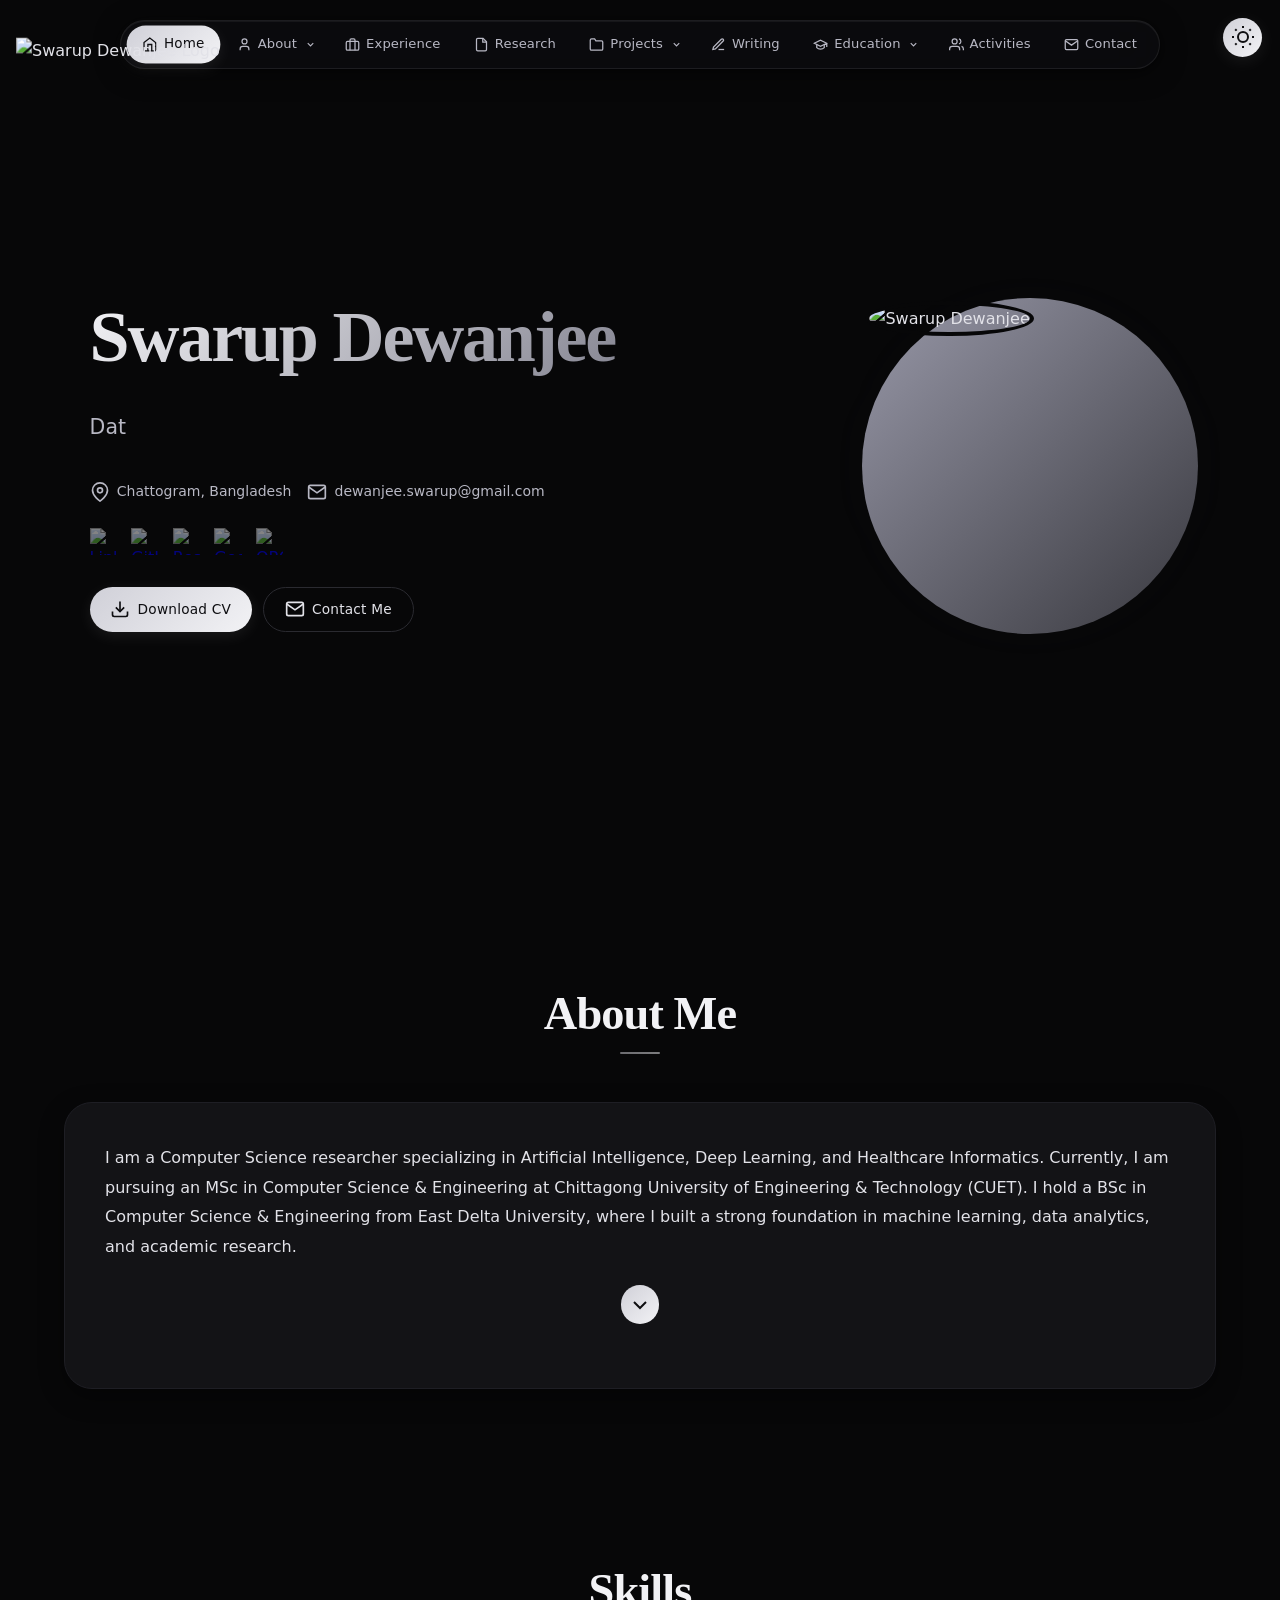
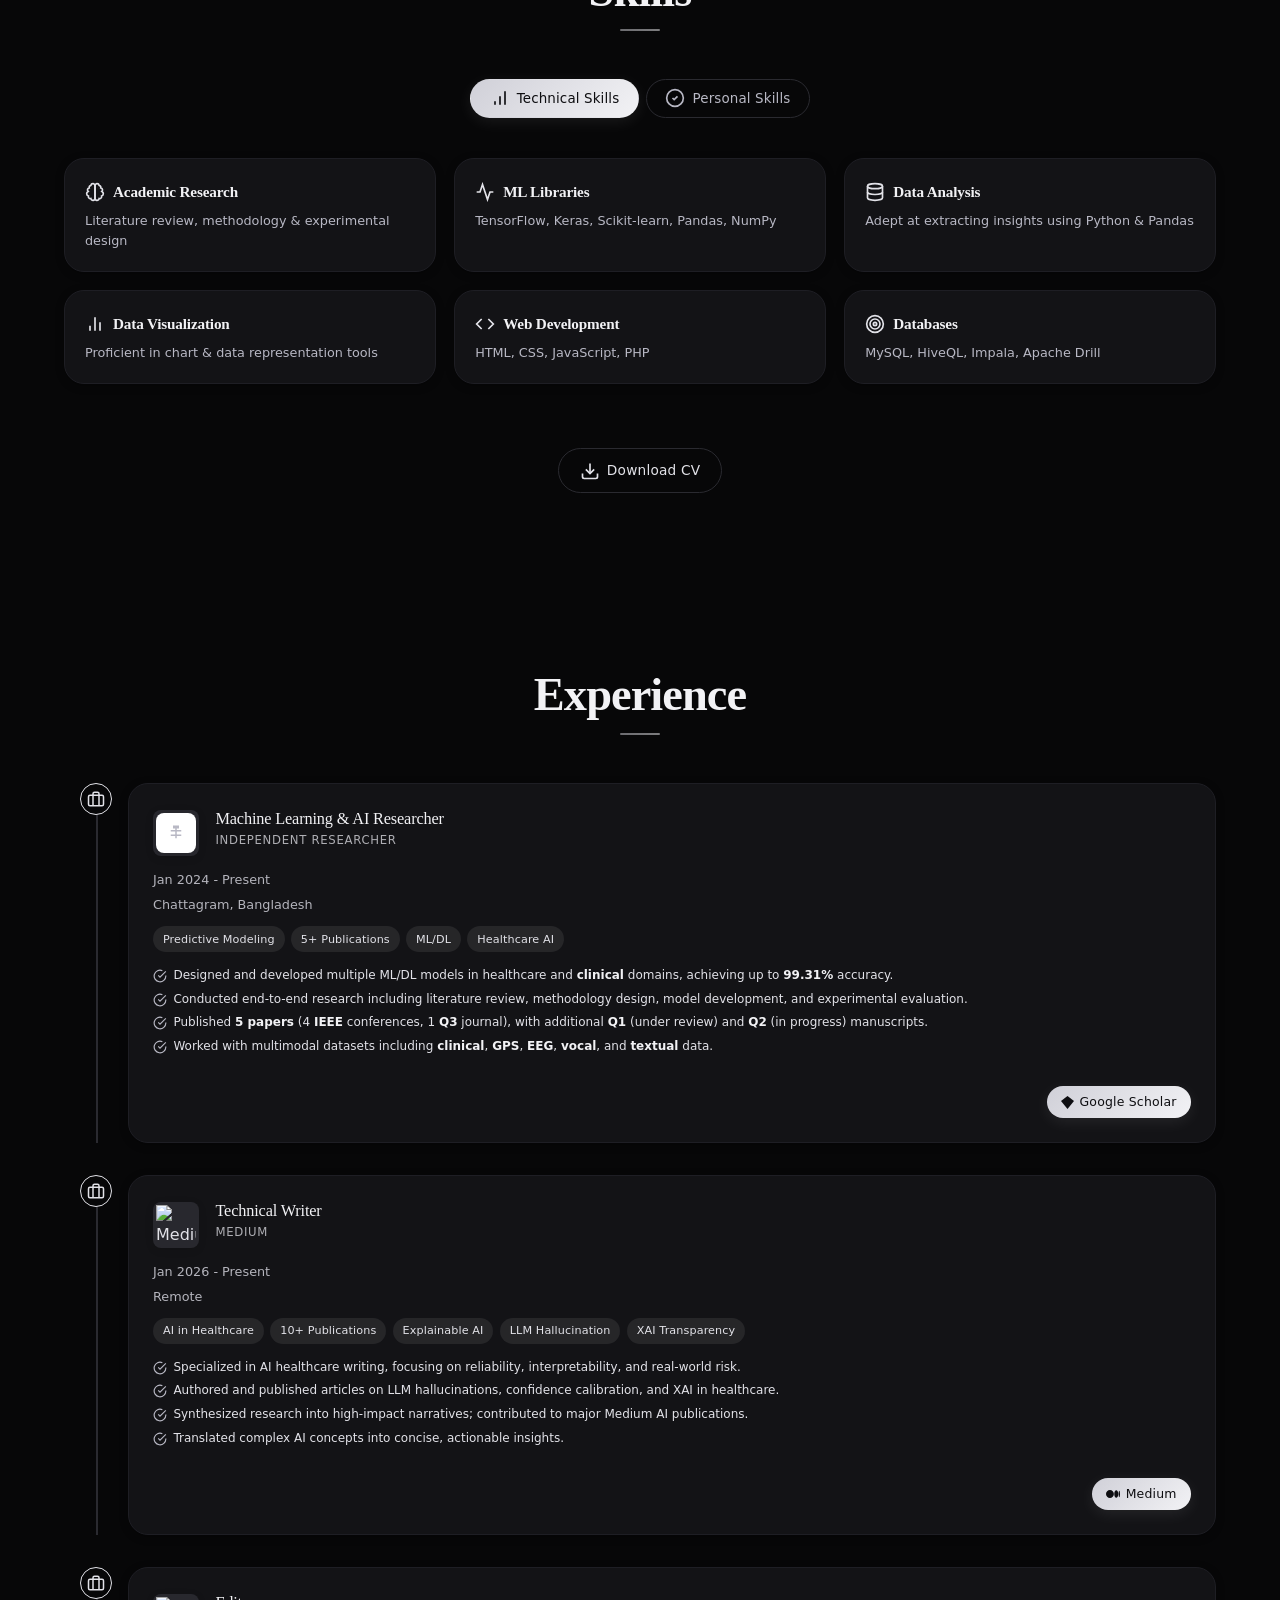
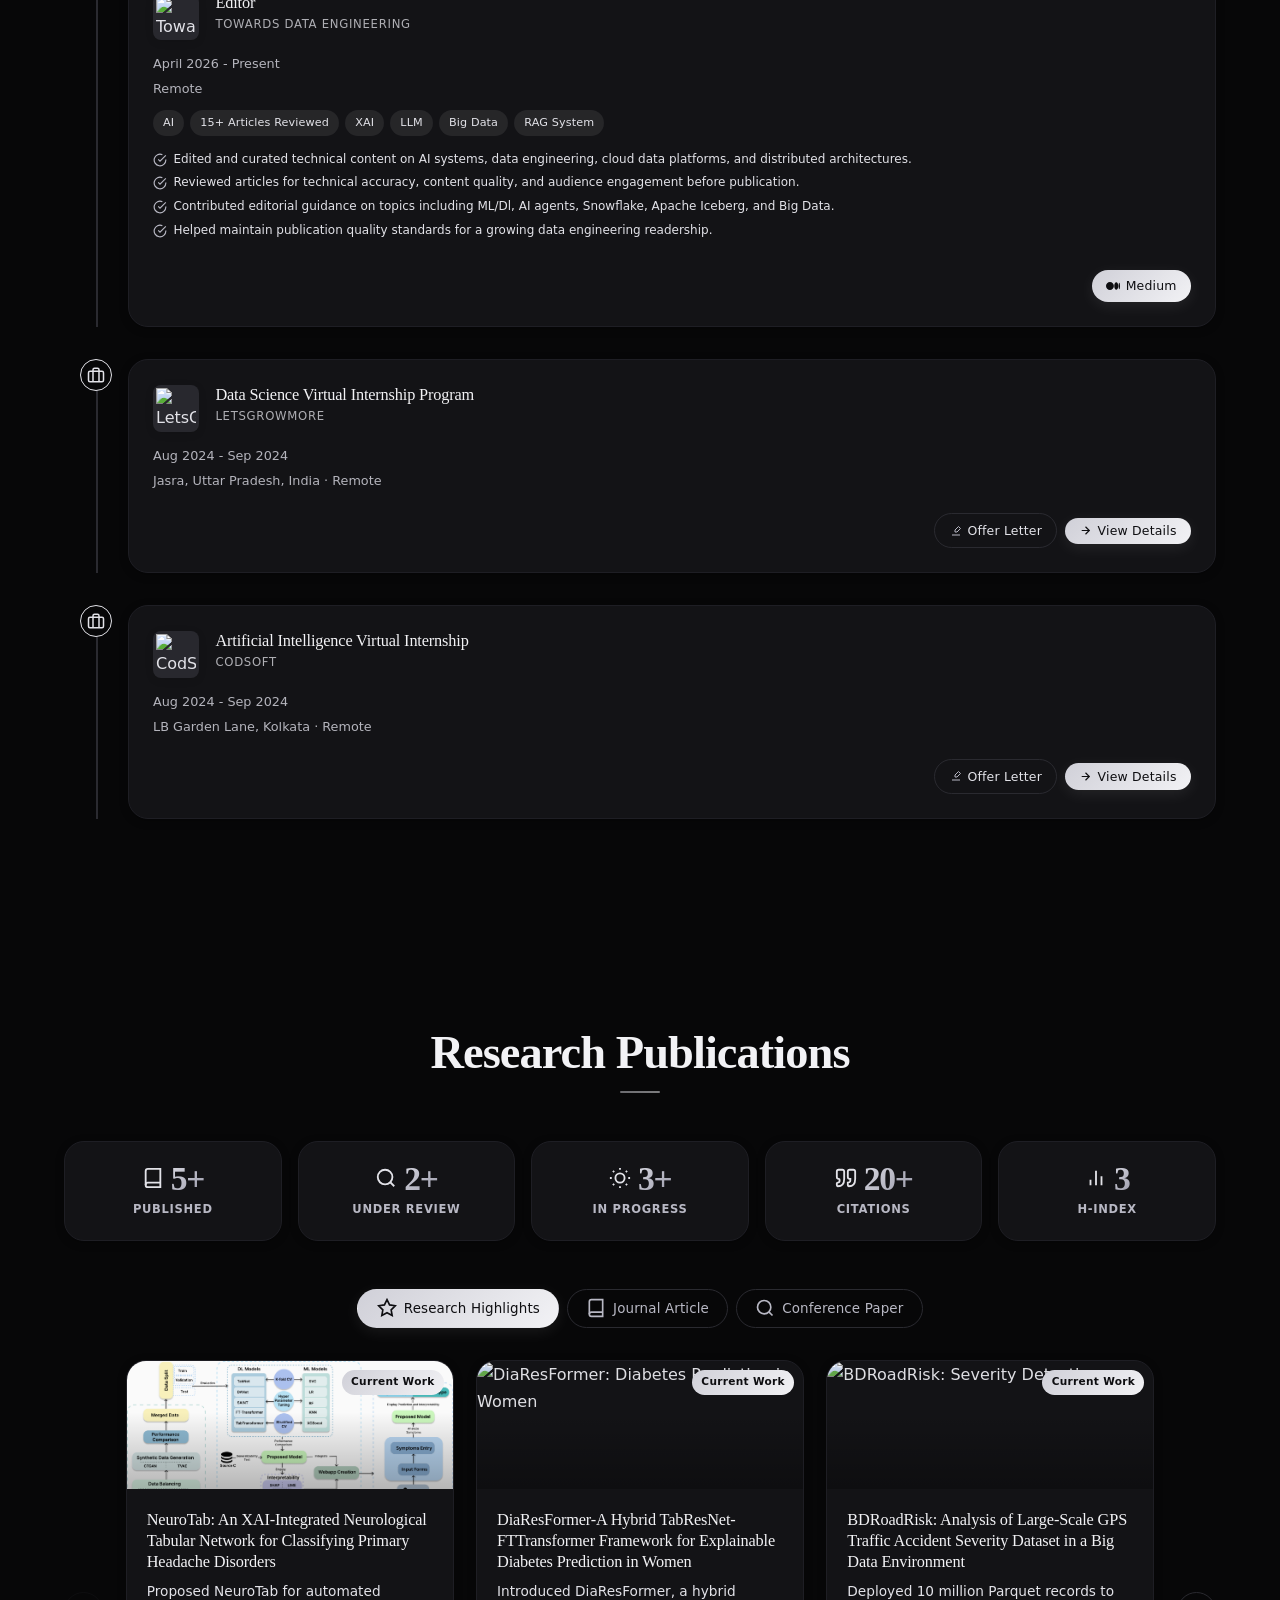
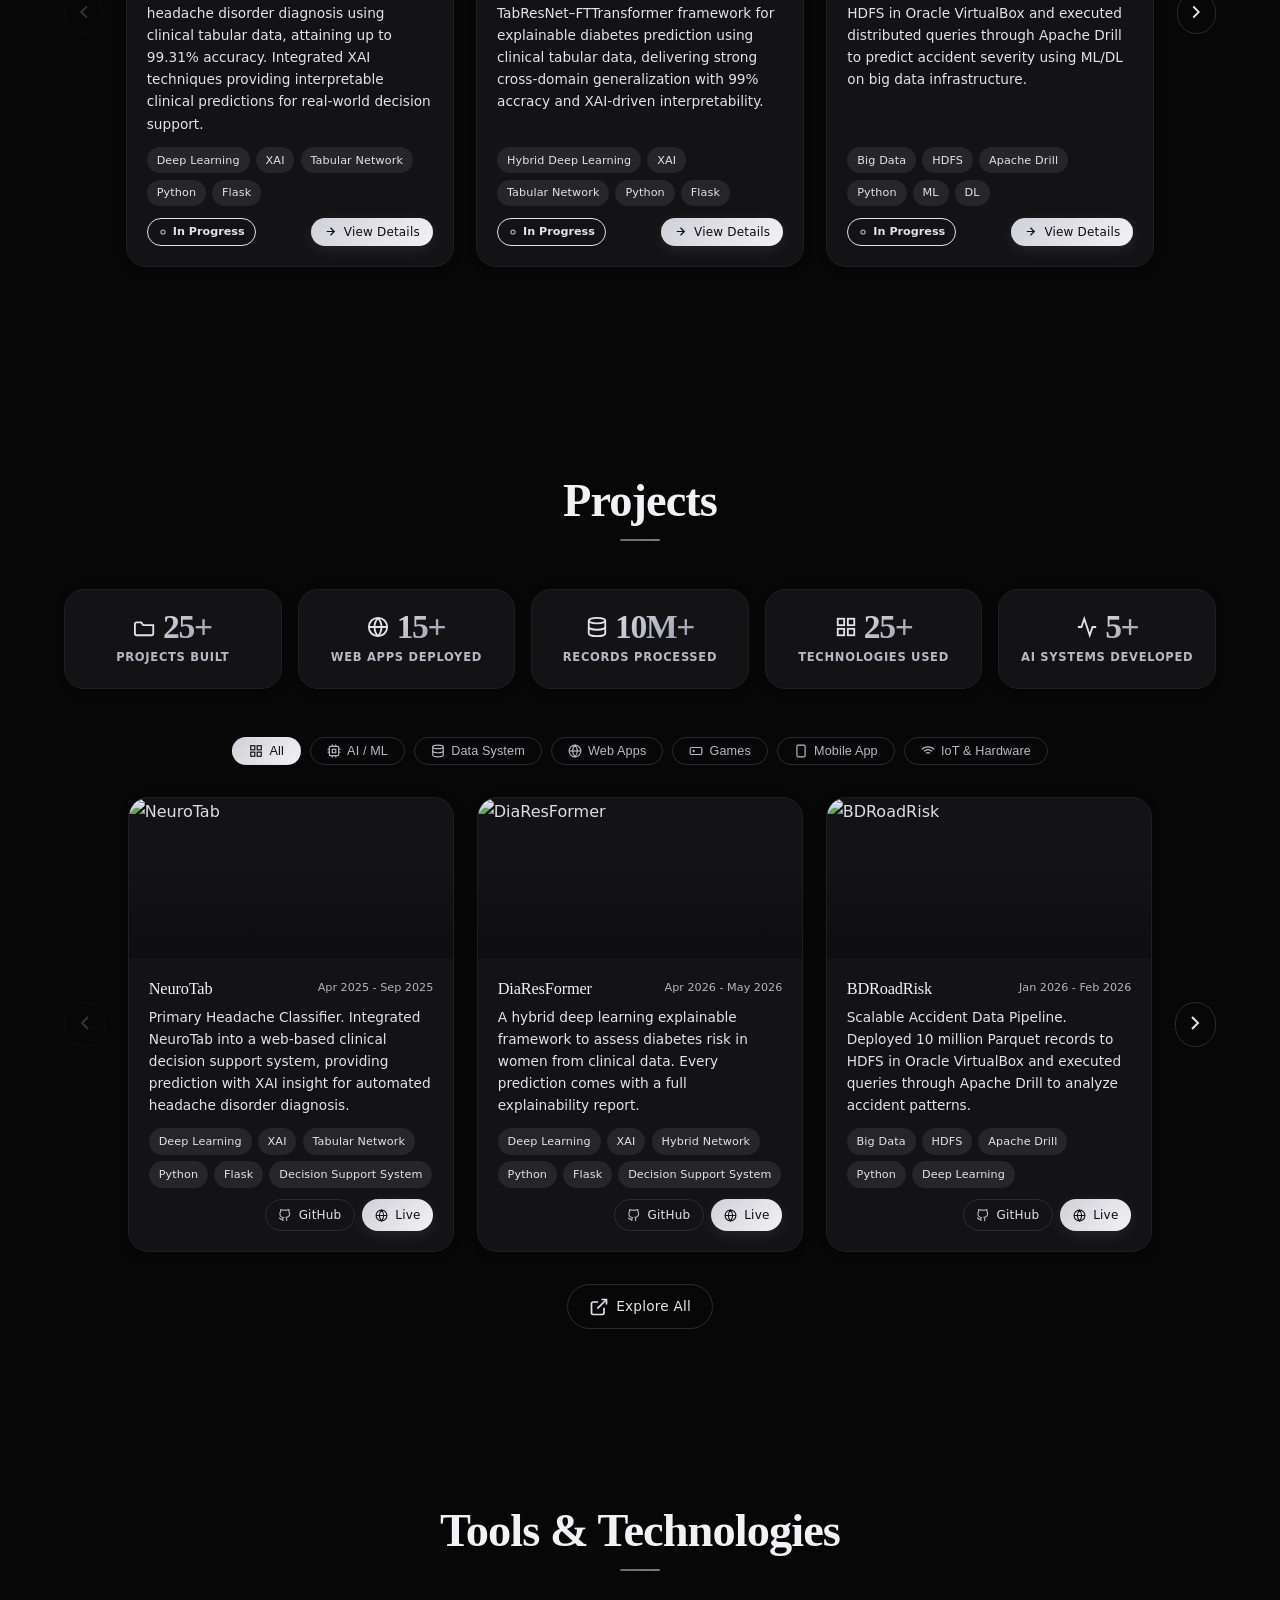
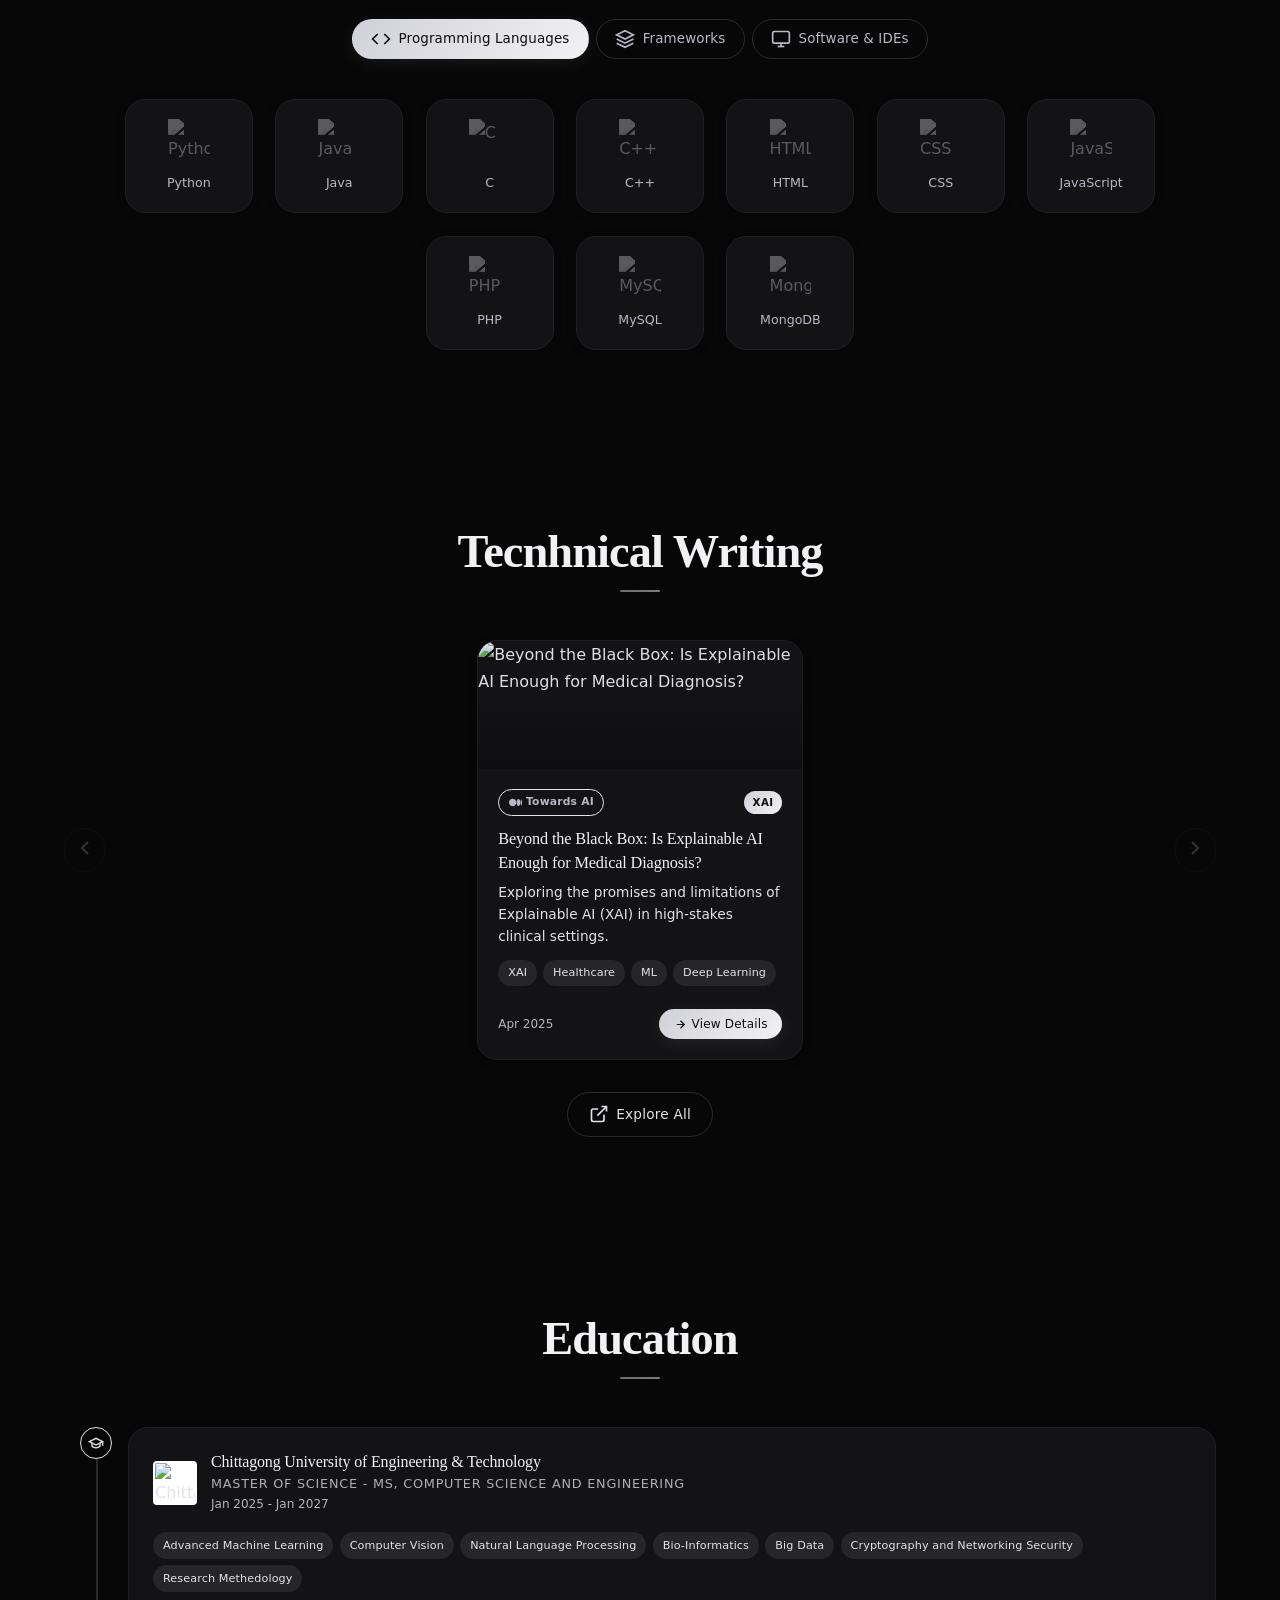
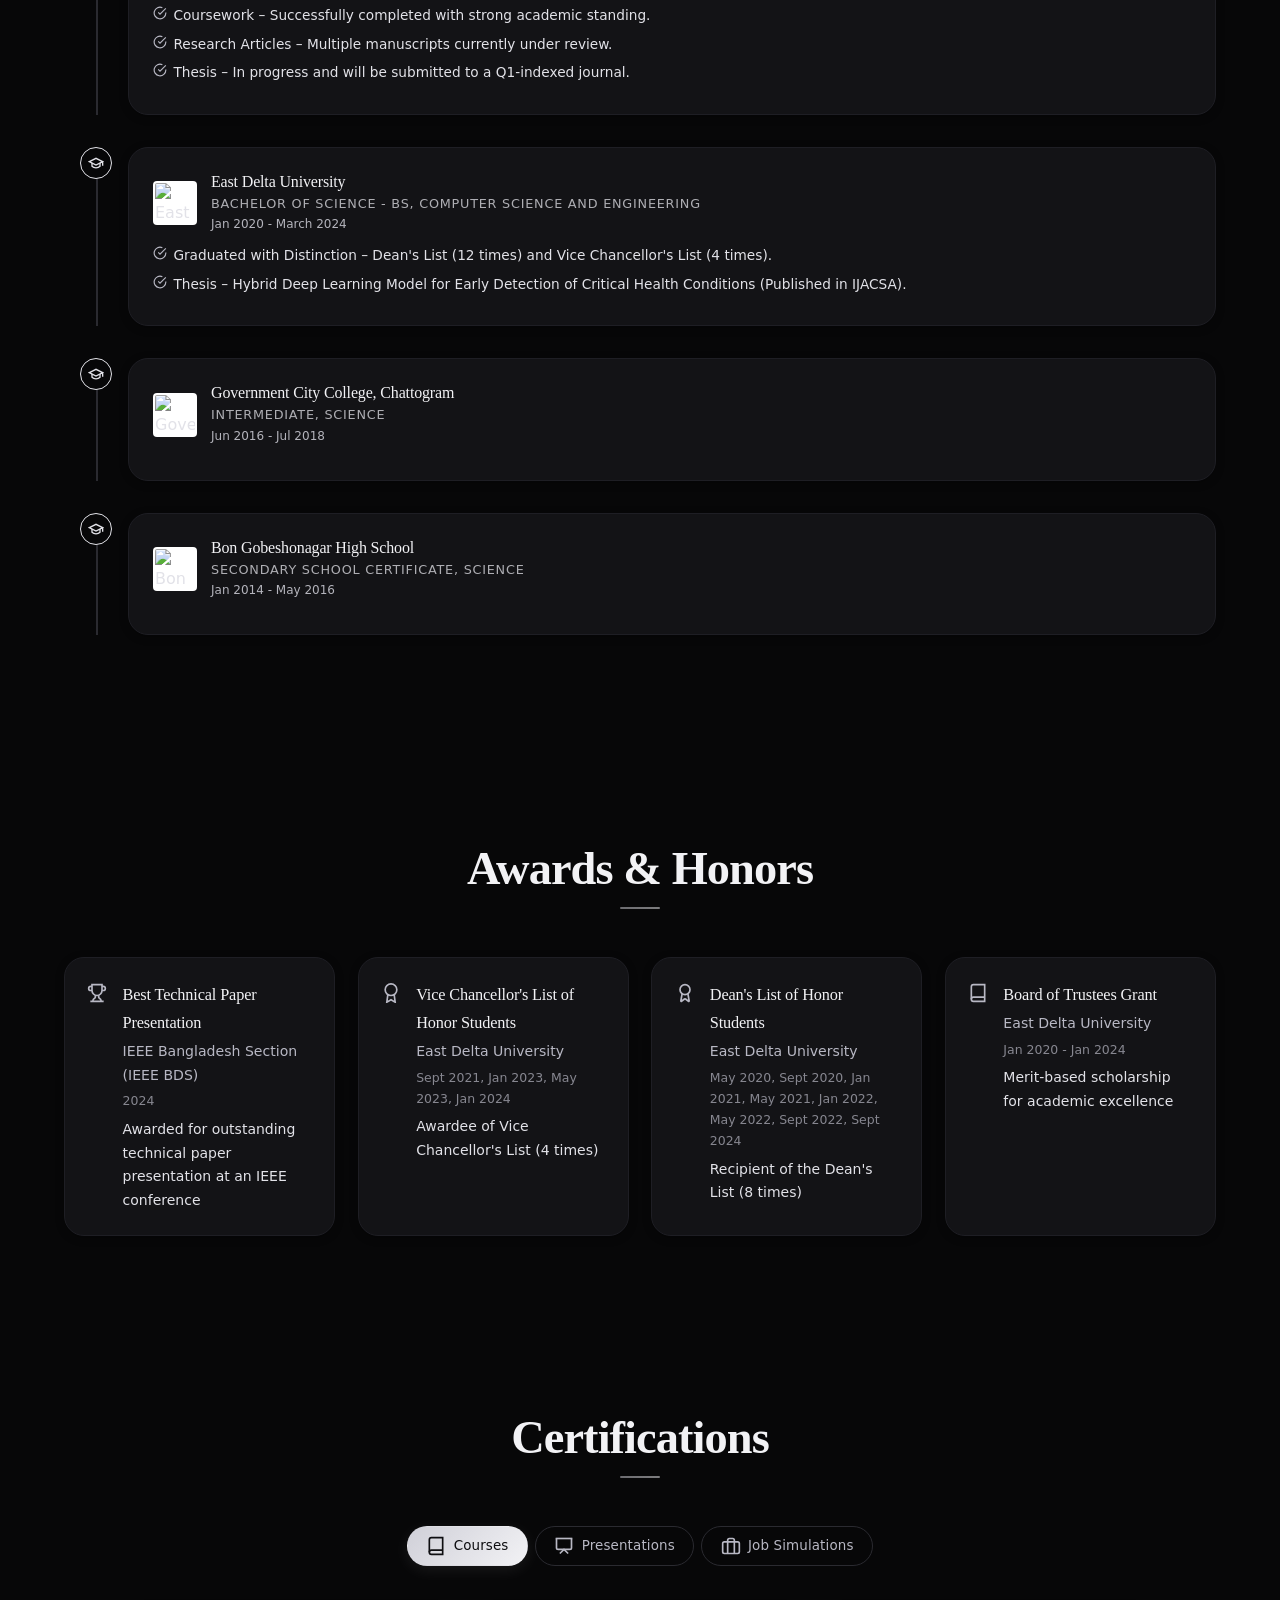
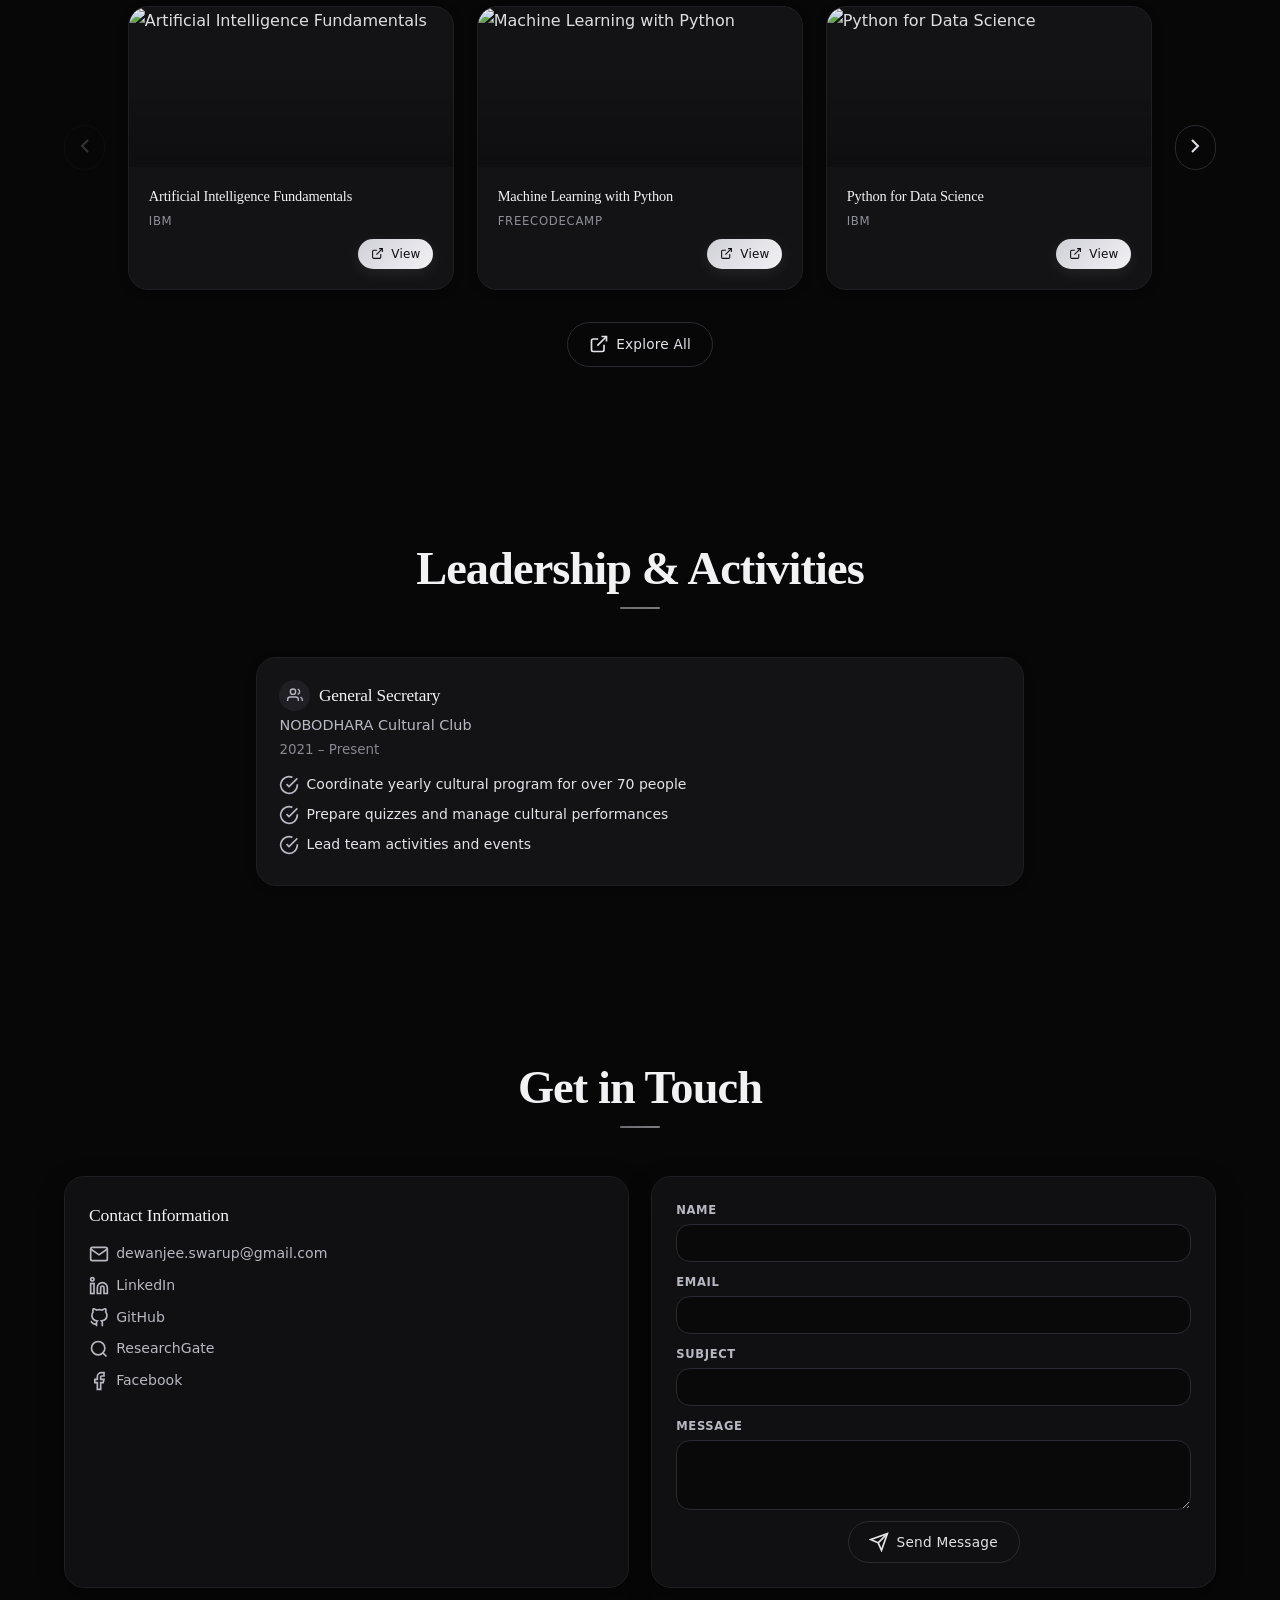
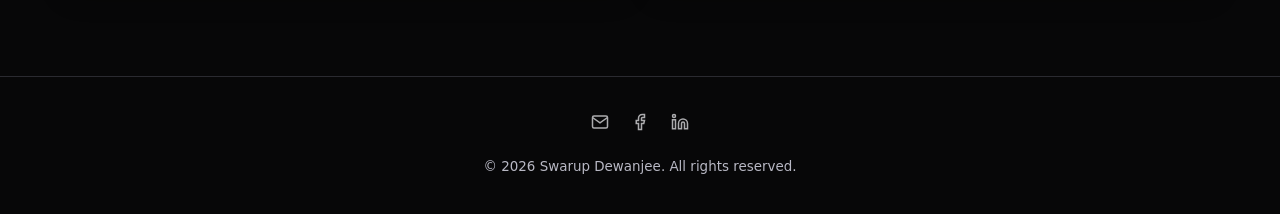
==== commit 483a169b: "added archi" ====
--- a/index.html
+++ b/index.html
@@ -630,7 +630,7 @@
                             <svg width="22" height="22" viewBox="0 0 24 24" fill="none" stroke="currentColor" stroke-width="2">
                                  <path d="M3 7h5l2 3h11v9a2 2 0 0 1-2 2H3a2 2 0 0 1-2-2V9a2 2 0 0 1 2-2z"></path>
                             </svg>
-                            <p class="stat-number">20+</p>
+                            <p class="stat-number">25+</p>
                         </div>
                         <p class="stat-label">
                             <span class="stat-label-pc">Projects Built</span>
@@ -645,7 +645,7 @@
                                  <path d="M12 2a15 15 0 0 1 0 20"></path>
                                  <path d="M12 2a15 15 0 0 0 0 20"></path>
                             </svg>
-                            <p class="stat-number">13+</p>
+                            <p class="stat-number">15+</p>
                         </div>
                         <p class="stat-label">
                             <span class="stat-label-pc">Web Apps Deployed</span>
@@ -686,7 +686,7 @@
                             <svg width="22" height="22" viewBox="0 0 24 24" fill="none" stroke="currentColor" stroke-width="2">
                                 <polyline points="22 12 18 12 15 21 9 3 6 12 2 12"></polyline>
                             </svg>
-                            <p class="stat-number">3+</p>
+                            <p class="stat-number">5+</p>
                         </div>
                         <p class="stat-label">
                             <span class="stat-label-pc">AI Systems Developed</span>
--- a/css/styles.css
+++ b/css/styles.css
@@ -1,21 +1,3 @@
-/* ═══════════════════════════════════════════════════════════════════
-   PORTFOLIO CSS — PREMIUM EDITION
-   ───────────────────────────────────────────────────────────────────
-   FONTS — Replace your existing <link> with these in <head>:
-
-   <link rel="preconnect" href="https://fonts.googleapis.com">
-   <link rel="preconnect" href="https://fonts.gstatic.com" crossorigin>
-   <link href="https://fonts.googleapis.com/css2?family=Cormorant+Garamond:ital,wght@0,400;0,500;0,600;0,700;1,400;1,500&family=Outfit:wght@300;400;500;600;700&display=swap" rel="stylesheet">
-
-   Cormorant Garamond → .section-title, .hero-title, .card-title,
-                         .award-info h3, .activity-content h3,
-                         .research-title, .writing-card-title,
-                         .stat-number, modal headings
-   Outfit             → ALL other text (nav, body, buttons, labels,
-                         descriptions, tags, forms)
-   ═══════════════════════════════════════════════════════════════════ */
-
-/* ─── DESIGN TOKENS ─────────────────────────────────────────────── */
 :root {
     /* Brand */
     --primary-500: #18181b;
@@ -37,10 +19,10 @@
     --dark-card:             #131316;
     --dark-card-2:           #18181c;
     --dark-card-hover:       #1f1f24;
-    --dark-text:             #e2e2e8;         
-    --dark-text-secondary:   #b8b8c4;         
-    --dark-text-muted:       #8484920;        
-    --dark-text-bright:      #f2f2f5;          
+    --dark-text:             #e2e2e8;
+    --dark-text-secondary:   #b8b8c4;
+    --dark-text-muted:       #848492;
+    --dark-text-bright:      #f2f2f5;
     --dark-border:           #2a2a30;
     --dark-border-subtle:    #1e1e24;
 
@@ -91,8 +73,15 @@
 body.dark-theme::-webkit-scrollbar-thumb:hover { background: #6a6a78; }
 
 /* ─── RESET ─────────────────────────────────────────────────────── */
-*, *::before, *::after { margin: 0; padding: 0; box-sizing: border-box; }
-html { scroll-behavior: smooth; }
+*, *::before, *::after { margin: 0; padding: 0; box-sizing: border-box; overflow-anchor: none; }
+
+/* ─────────────────────────────────────────────────────────────────
+    THEME-TOGGLE AUTO-SCROLL.
+   ───────────────────────────────────────────────────────────────── */
+html {
+    scroll-behavior: smooth;
+    overflow-anchor: none;
+}
 
 body {
     font-family: var(--font-body);
@@ -103,6 +92,7 @@
     -moz-osx-font-smoothing: grayscale;
     transition: background-color 0.5s var(--ease-in-out),
                 color 0.5s var(--ease-in-out);
+    overflow-anchor: none;
 }
 body:not(.dark-theme) {
     background-color: var(--light-bg);
@@ -162,7 +152,8 @@
 /* ─── LAYOUT ────────────────────────────────────────────────────── */
 .container { max-width: 1200px; margin: 0 auto; padding: 0 1.5rem; }
 
-.section { padding: 5.5rem 0; position: relative; z-index: 10; }
+/* FIX: overflow-anchor:none prevents browser scroll anchoring on theme toggle */
+.section { padding: 5.5rem 0; position: relative; z-index: 10; overflow-anchor: none; }
 body:not(.dark-theme) .section { background: var(--light-bg); }
 body.dark-theme       .section { background: var(--dark-bg); }
 
@@ -170,6 +161,7 @@
     min-height: 100vh;
     display: flex; align-items: center;
     position: relative; z-index: 10; overflow: hidden;
+    overflow-anchor: none; /* FIX: added */
 }
 body:not(.dark-theme) .hero-section { background: var(--light-bg); }
 body.dark-theme       .hero-section { background: var(--dark-bg); }
@@ -188,7 +180,6 @@
 body:not(.dark-theme) .section-title { color: var(--light-text); }
 body.dark-theme       .section-title { color: var(--dark-text-bright); }
 
-/* Elegant underline accent on section titles */
 .section-title::after {
     content: '';
     display: block;
@@ -423,7 +414,7 @@
     border-bottom: 1px solid rgba(0,0,0,0.05);
 }
 body:not(.dark-theme) .mobile-nav-bar {
-    background: rgba(244,243,239,0.82) !important;
+    background: rgba(248,250,252,0.82) !important;
     backdrop-filter: blur(22px) saturate(180%) !important;
     -webkit-backdrop-filter: blur(22px) saturate(180%) !important;
 }
@@ -623,7 +614,6 @@
     transition: all 0.25s var(--ease-out);
     position: relative; overflow: hidden;
 }
-/* Shimmer effect on hover */
 .btn::after {
     content: '';
     position: absolute; inset: 0;
@@ -672,14 +662,12 @@
 .about-content:hover { border-color: rgba(0,0,0,0.2); transform: translateY(-2px); }
 body.dark-theme .about-content:hover { border-color: rgba(255,255,255,0.14); }
 
-/* ── FIXED: dark mode body text is now clearly readable ── */
 .about-text {
     font-size: 1rem; font-weight: 400; line-height: 1.85; margin-bottom: 1.5rem;
 }
 body:not(.dark-theme) .about-text { color: var(--light-text-body); }
 body.dark-theme       .about-text { color: var(--dark-text) !important; }
 
-/* expand / mob-nav buttons */
 .expand-btn {
     display: flex; align-items: center; justify-content: center;
     width: 2.4rem; height: 2.4rem;
@@ -834,7 +822,6 @@
 .timeline-content:hover { transform: translateX(5px); border-color: rgba(0,0,0,0.18); box-shadow: var(--shadow-md); }
 body.dark-theme .timeline-content:hover { border-color: rgba(255,255,255,0.14); box-shadow: var(--shadow-dark-md); }
 
-/* ── DARK MODE: timeline body text fix ─────────────────────────── */
 body.dark-theme .timeline-content ul li { color: var(--dark-text) !important; }
 body.dark-theme .timeline-content ul li .highlight-text { color: var(--dark-text-bright) !important; }
 
@@ -913,7 +900,6 @@
 
 .card-content { padding: 1.25rem; flex: 1; display: flex; flex-direction: column; }
 
-/* ── card text — DARK MODE READABILITY FIX ─────────────────────── */
 .card-title {
     font-family: var(--font-display); font-size: 1.02rem; font-weight: 500;
     margin-bottom: 0.45rem; letter-spacing: -0.01em; line-height: 1.3;
@@ -932,7 +918,6 @@
     font-size: 0.855rem; line-height: 1.62; margin-bottom: 0.75rem; flex: 1; font-weight: 400;
 }
 body:not(.dark-theme) .card-description { color: var(--light-text-secondary); }
-/* ↓ CRITICAL FIX: was 0.84 opacity grey, now clearly readable */
 body.dark-theme       .card-description { color: var(--dark-text) !important; }
 
 .card-actions { display: flex; justify-content: flex-end; gap: 0.45rem; margin-top: auto; flex-wrap: wrap; }
@@ -1008,11 +993,56 @@
 
 .cite-badge { display: inline-flex !important; align-items: center; gap: 0.28rem; }
 
+/* ═══════════════════════════════════════════════════════════════════
+   MOBILE TOOLS CAROUSEL
+   ═══════════════════════════════════════════════════════════════════ */
+
 /* Mobile carousel helpers */
-.mob-carousel-wrap { display: flex; align-items: center; gap: 0.45rem; width: 100%; }
+.mob-carousel-wrap {
+    display: flex;
+    align-items: center;
+    gap: 0.5rem;
+    width: 100%;
+    justify-content: center;
+}
 .mob-carousel-wrap > .mob-nav-btn { flex-shrink: 0; }
-.tools-mob-grid { flex: 1; min-width: 0; display: flex; flex-wrap: wrap; justify-content: center; gap: 0.7rem; }
-.tools-mob-grid .tool-card { width: 100px; flex-shrink: 0; }
+
+/* tools-mob-grid: always 2-col grid so mobile shows 2 per row */
+.tools-mob-grid {
+    flex: 1;
+    min-width: 0;
+    width: 100%;
+    display: grid;
+    grid-template-columns: repeat(2, 1fr);
+    gap: 1rem;
+    justify-items: stretch;
+    align-items: stretch;
+
+    /* ── Swipe gesture CSS support ── */
+    touch-action: pan-y;
+    user-select: none;
+    -webkit-user-select: none;
+    -webkit-tap-highlight-color: transparent;
+    will-change: transform;
+    transition: transform 0.35s var(--ease-out);
+    overflow: hidden;
+    cursor: grab;
+}
+.tools-mob-grid:active { cursor: grabbing; }
+
+.tools-mob-grid .tool-card {
+    width: 100% !important;
+    flex-shrink: 1;
+    min-height: 130px; 
+}
+
+/* Centre a lone last-row item */
+.tools-mob-grid .tool-card:last-child:nth-child(odd) {
+    grid-column: 1 / -1;
+    width: 50%;
+    margin: 0 auto;
+}
+
 .mob-bottom-wrap { display: flex; flex-direction: column; align-items: stretch; width: 100%; gap: 1rem; }
 .mob-bottom-wrap .mob-cards-area { display: flex; flex-direction: column; gap: 1rem; width: 100%; }
 .mob-bottom-btns { display: flex; justify-content: center; align-items: center; gap: 0.72rem; }
@@ -1050,7 +1080,7 @@
 body:not(.dark-theme) .inprogress-badge { border-color: var(--light-text); color: var(--light-text); }
 body.dark-theme       .inprogress-badge { border-color: var(--dark-text); color: var(--dark-text); }
 
-/* ─── TOOLS ─────────────────────────────────────────────────────── */
+/* ─── TOOLS (desktop) ───────────────────────────────────────────── */
 .tools-content { display: flex; flex-wrap: wrap; justify-content: center; gap: 1.4rem; animation: fadeUp 0.4s var(--ease-out); }
 .tool-card {
     display: flex; flex-direction: column; align-items: center; gap: 0.7rem;
@@ -1178,75 +1208,21 @@
 .contact-form .btn { margin: 0 auto; }
 
 /* ─── FOOTER ────────────────────────────────────────────────────── */
-.footer {
-    margin-top: 2.5rem;
-    padding: 2rem 0;
-    text-align: center;
-    position: relative;
-    z-index: 10;
-    border-top: 1px solid transparent;
-}
-
-body:not(.dark-theme) .footer {
-    border-color: var(--light-border);
-}
-
-body.dark-theme .footer {
-    border-color: var(--dark-border);
-}
-
-.footer-social {
-    display: flex;
-    justify-content: center;
-    gap: 1.2rem;
-    margin-bottom: 1rem;
-}
-
-.footer-social a {
-    display: flex;
-    align-items: center;
-    justify-content: center;
-    width: 36px;
-    height: 36px;
-    border-radius: var(--radius-pill);
-    transition: all 0.28s var(--ease-spring);
-    border: 1px solid var(--light-border);
-    color: var(--light-text-secondary);
-    background: var(--light-card);
-}
-
-body.dark-theme .footer-social a {
-    color: var(--dark-text-secondary);
-    background: var(--dark-card);
-    border-color: var(--dark-border);
-}
-
-.footer-social a:hover {
-    transform: translateY(-3px) scale(1.08);
-    background: var(--gradient-main);
-    color: #fff;
-    border-color: transparent;
-    box-shadow: 0 6px 16px rgba(0,0,0,0.14);
-}
-
-body.dark-theme .footer-social a:hover {
-    background: var(--dark-btn-gradient);
-    color: var(--dark-btn-text);
-    box-shadow: 0 6px 16px rgba(255,255,255,0.08);
-}
-
-.footer-text {
-    font-family: var(--font-body);
-    font-size: 0.82rem;
-}
-
-body:not(.dark-theme) .footer-text {
-    color: var(--light-text-secondary);
-}
-
-body.dark-theme .footer-text {
-    color: var(--dark-text-secondary);
-}
+/* FIX: overflow-anchor:none prevents scroll anchoring on theme toggle */
+.footer { padding: 2.2rem 0; position: relative; z-index: 10; border-top: 1px solid transparent; overflow-anchor: none; }
+body:not(.dark-theme) .footer { background: var(--light-bg); border-color: var(--light-border); }
+body.dark-theme       .footer { background: var(--dark-bg); border-color: var(--dark-border); }
+.footer-social { display: flex; justify-content: center; gap: 1.4rem; margin-bottom: 1rem; }
+.footer-social a { transition: all 0.25s var(--ease-spring); opacity: 0.7; }
+body:not(.dark-theme) .footer-social a { color: #0a0a0c; }
+body.dark-theme       .footer-social a { color: #f2f2f5; }
+.footer-social a:hover { opacity: 1; transform: translateY(-3px) scale(1.1); }
+.footer-social img { filter: grayscale(100%) contrast(1.5); transition: filter 0.3s; }
+body.dark-theme .footer-social img { filter: grayscale(100%) brightness(2) contrast(1.2); }
+.footer-social a:hover img { filter: none !important; }
+.footer-text { text-align: center; font-size: 0.84rem; }
+body:not(.dark-theme) .footer-text { color: var(--light-text-secondary); }
+body.dark-theme       .footer-text { color: var(--dark-text-secondary); }
 
 /* ─── MODAL ─────────────────────────────────────────────────────── */
 .modal {
@@ -1280,7 +1256,6 @@
 body:not(.dark-theme) .modal-close:hover { background: var(--gradient-main); color: #fff; border-color: transparent; transform: rotate(90deg) scale(1.1); }
 body.dark-theme       .modal-close:hover { background: var(--dark-btn-gradient); color: var(--dark-btn-text); border-color: transparent; transform: rotate(90deg) scale(1.1); }
 
-/* ── Modal body text — dark mode fix ───────────────────────────── */
 body.dark-theme .modal-content p,
 body.dark-theme .modal-content li,
 body.dark-theme .modal-content span:not(.tag):not(.highlight-badge) {
@@ -1304,8 +1279,6 @@
 
 /* ═══════════════════════════════════════════════════════════════════
    DARK MODE — COMPREHENSIVE TEXT HIERARCHY
-   All subtext set to --dark-text (#e2e2e8) or --dark-text-secondary
-   (#b8b8c4). These are MUCH brighter than the previous #8a8a96.
    ═══════════════════════════════════════════════════════════════════ */
 body.dark-theme .card-title          { color: var(--dark-text-bright) !important; }
 body.dark-theme .card-subtitle       { color: var(--dark-text-secondary) !important; }
@@ -1466,14 +1439,36 @@
     .writing-carousel.centered-few > .writing-card { flex: 0 0 calc(50% - 0.7rem); max-width: calc(50% - 0.7rem); }
 }
 
-/* ─── RESPONSIVE ────────────────────────────────────────────────── */
+/* ─── RESPONSIVE ─────────────────────────────────────────── */
 @media (max-width: 768px) {
     .section { padding: 3.2rem 0; }
     .section-title { font-size: 1.75rem; margin-bottom: 2rem; }
     .about-content { padding: 1.25rem; }
     .research-grid { grid-template-columns: repeat(2,1fr); }
     .skills-grid { grid-template-columns: repeat(2,1fr); gap: 0.72rem; }
-    .tools-content { gap: 0.95rem; }
+
+    /* ═══════════════════════════════════════════════════════════════
+       FIX — TOOLS SECTION MOBILE LAYOUT
+       ═══════════════════════════════════════════════════════════════ */
+    .tools-content {
+        display: block;   /* was: grid — this caused the 50%-width bug */
+        width: 100%;
+    }
+    .tools-content .tool-card {
+        width: 100% !important;
+        min-height: 130px;         
+    }
+    /* Smaller nav arrows free up ~0.8rem more for the card grid */
+    .mob-carousel-wrap .mob-nav-btn {
+        width: 2rem;
+        height: 2rem;
+    }
+
+    /* ── Tabs: compact on mobile ── */
+    .tabs { gap: 0.25rem; margin-bottom: 1.6rem; }
+    .tab-btn { padding: 0.32rem 0.6rem; font-size: 0.73rem; gap: 0.2rem; }
+    .tab-btn svg { width: 11px !important; height: 11px !important; }
+
     .awards-grid { grid-template-columns: 1fr; }
     .research-stats { gap: 0.45rem; }
     .stat-card { padding: 0.75rem 0.45rem; }
@@ -1489,6 +1484,7 @@
     .image-wrapper { width: 16rem; height: 16rem; }
     .mobile-nav-bar { padding: 0.6rem 1rem; }
 }
+
 @media (max-width: 480px) {
     .hero-title { font-size: 2.1rem !important; white-space: normal; }
     .hero-subtitle { font-size: 1.05rem; }
@@ -1496,14 +1492,32 @@
     .image-wrapper { width: 13.5rem; height: 13.5rem; }
     .section-title { font-size: 1.5rem; }
     .skills-grid { grid-template-columns: repeat(2,1fr); gap: 0.6rem; }
-    .tools-content { gap: 0.7rem; }
-    .tool-card { width: 98px; padding: 0.82rem; }
-    .tool-card img { width: 1.9rem; height: 1.9rem; }
+
+    /* Tools: updated sizes for very small screens */
+    .tools-content { gap: 0; }
+    .tools-content .tool-card {
+        width: 100% !important;
+        padding: 1rem 0.8rem;
+        min-height: 110px;  
+    }
+    .tool-card img { width: 2.2rem; height: 2.2rem; }  
+    .tools-mob-grid { gap: 0.68rem; }                  
+    .tools-mob-grid .tool-card {
+        padding: 1rem 0.8rem;
+        min-height: 110px;   
+    }
+
+    /* Lone last-row item — relative width */
+    .tools-content .tool-card:last-child:nth-child(odd)  { width: 50%; }
+    .tools-mob-grid .tool-card:last-child:nth-child(odd) { width: 50%; }
+
     .card-content { padding: 0.72rem; }
     .card-title { font-size: 0.92rem; }
     .card-description { font-size: 0.8rem; }
-    .tabs { gap: 0.38rem; }
-    .tab-btn { padding: 0.38rem 0.72rem; font-size: 0.78rem; }
+
+    /* Tabs: even tighter at 480px */
+    .tabs { gap: 0.2rem; margin-bottom: 1.4rem; }
+    .tab-btn { padding: 0.28rem 0.5rem; font-size: 0.68rem; }
     .filter-btn { padding: 0.28rem 0.62rem; font-size: 0.72rem; }
     .btn { font-size: 0.78rem; padding: 0.48rem 0.88rem; }
     .research-grid { grid-template-columns: 1fr; }
@@ -1516,6 +1530,7 @@
     .exp-actions { flex-wrap: nowrap; }
     .exp-actions .btn { flex: 1 1 0; justify-content: center; font-size: 0.7rem !important; padding: 0.32rem 0.52rem !important; }
 }
+
 @media (max-width: 360px) {
     .hero-title { font-size: 1.75rem !important; }
     .image-wrapper { width: 11.5rem; height: 11.5rem; }
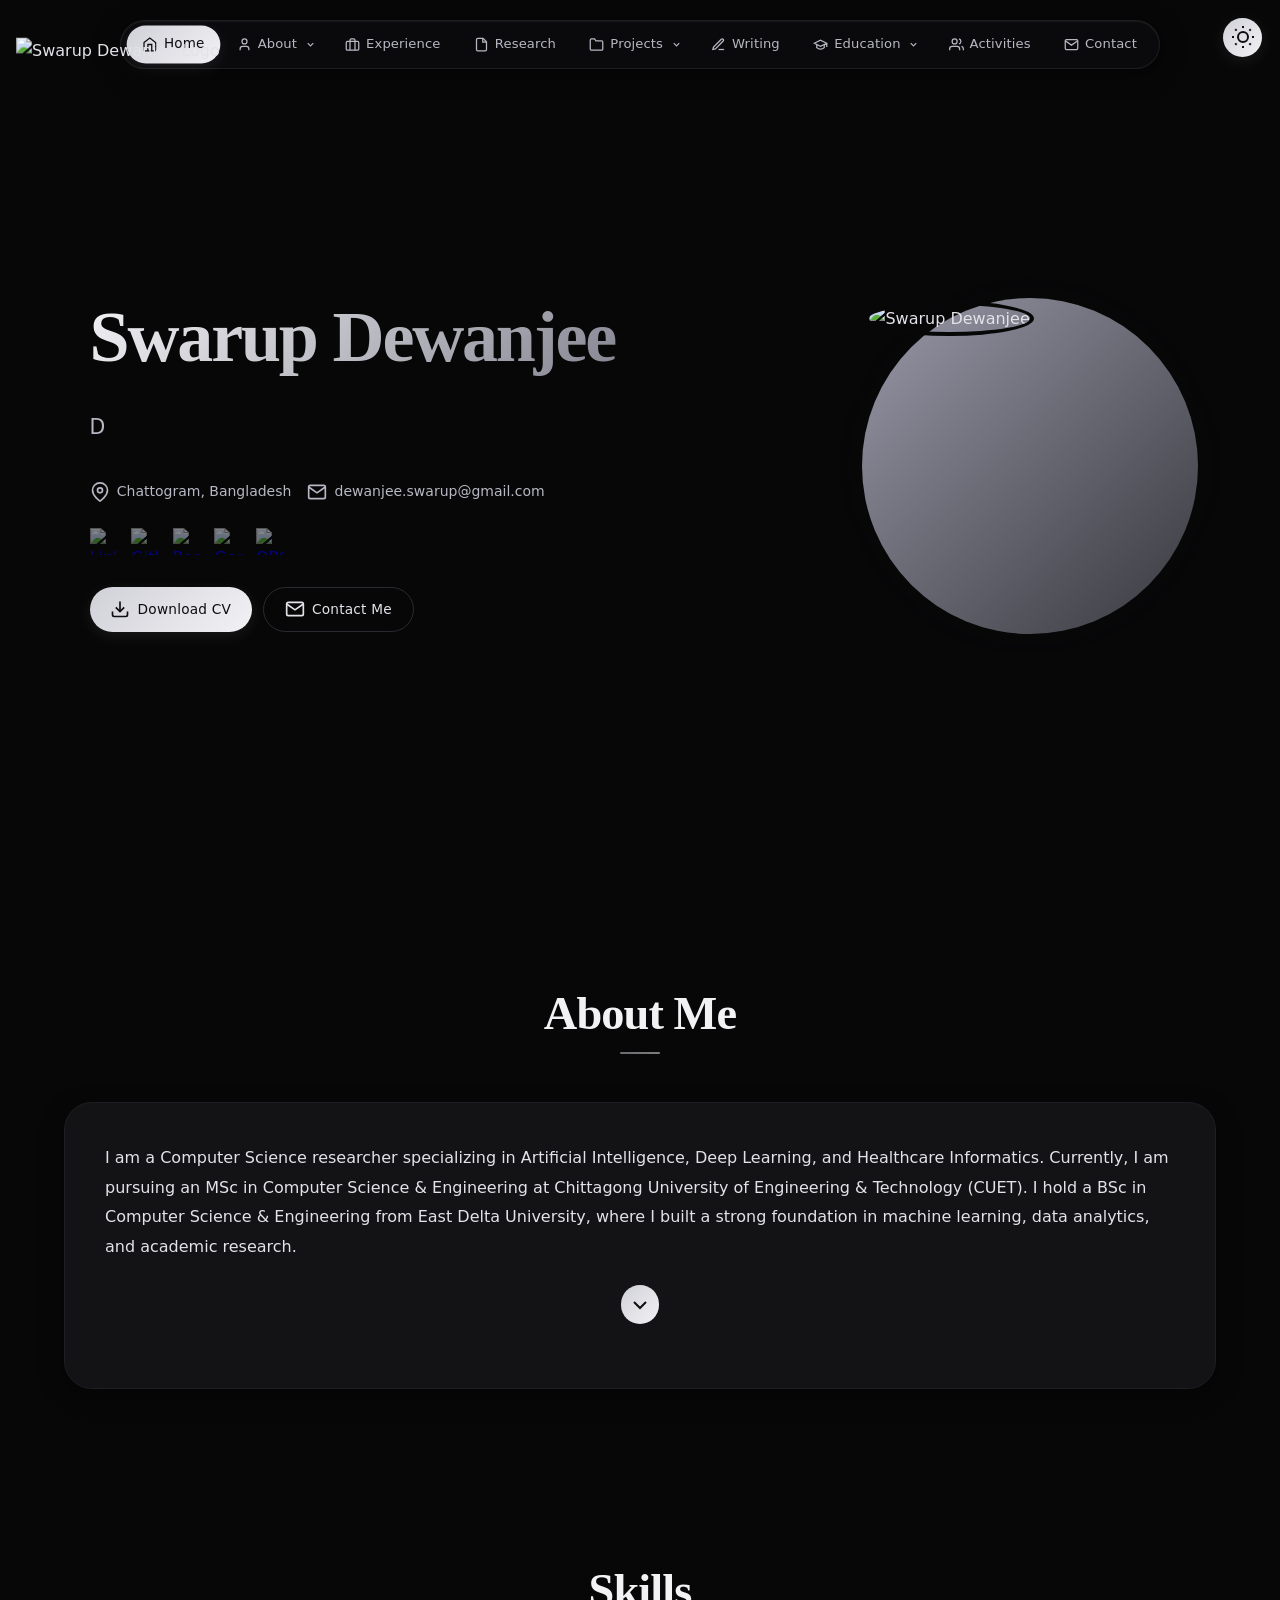
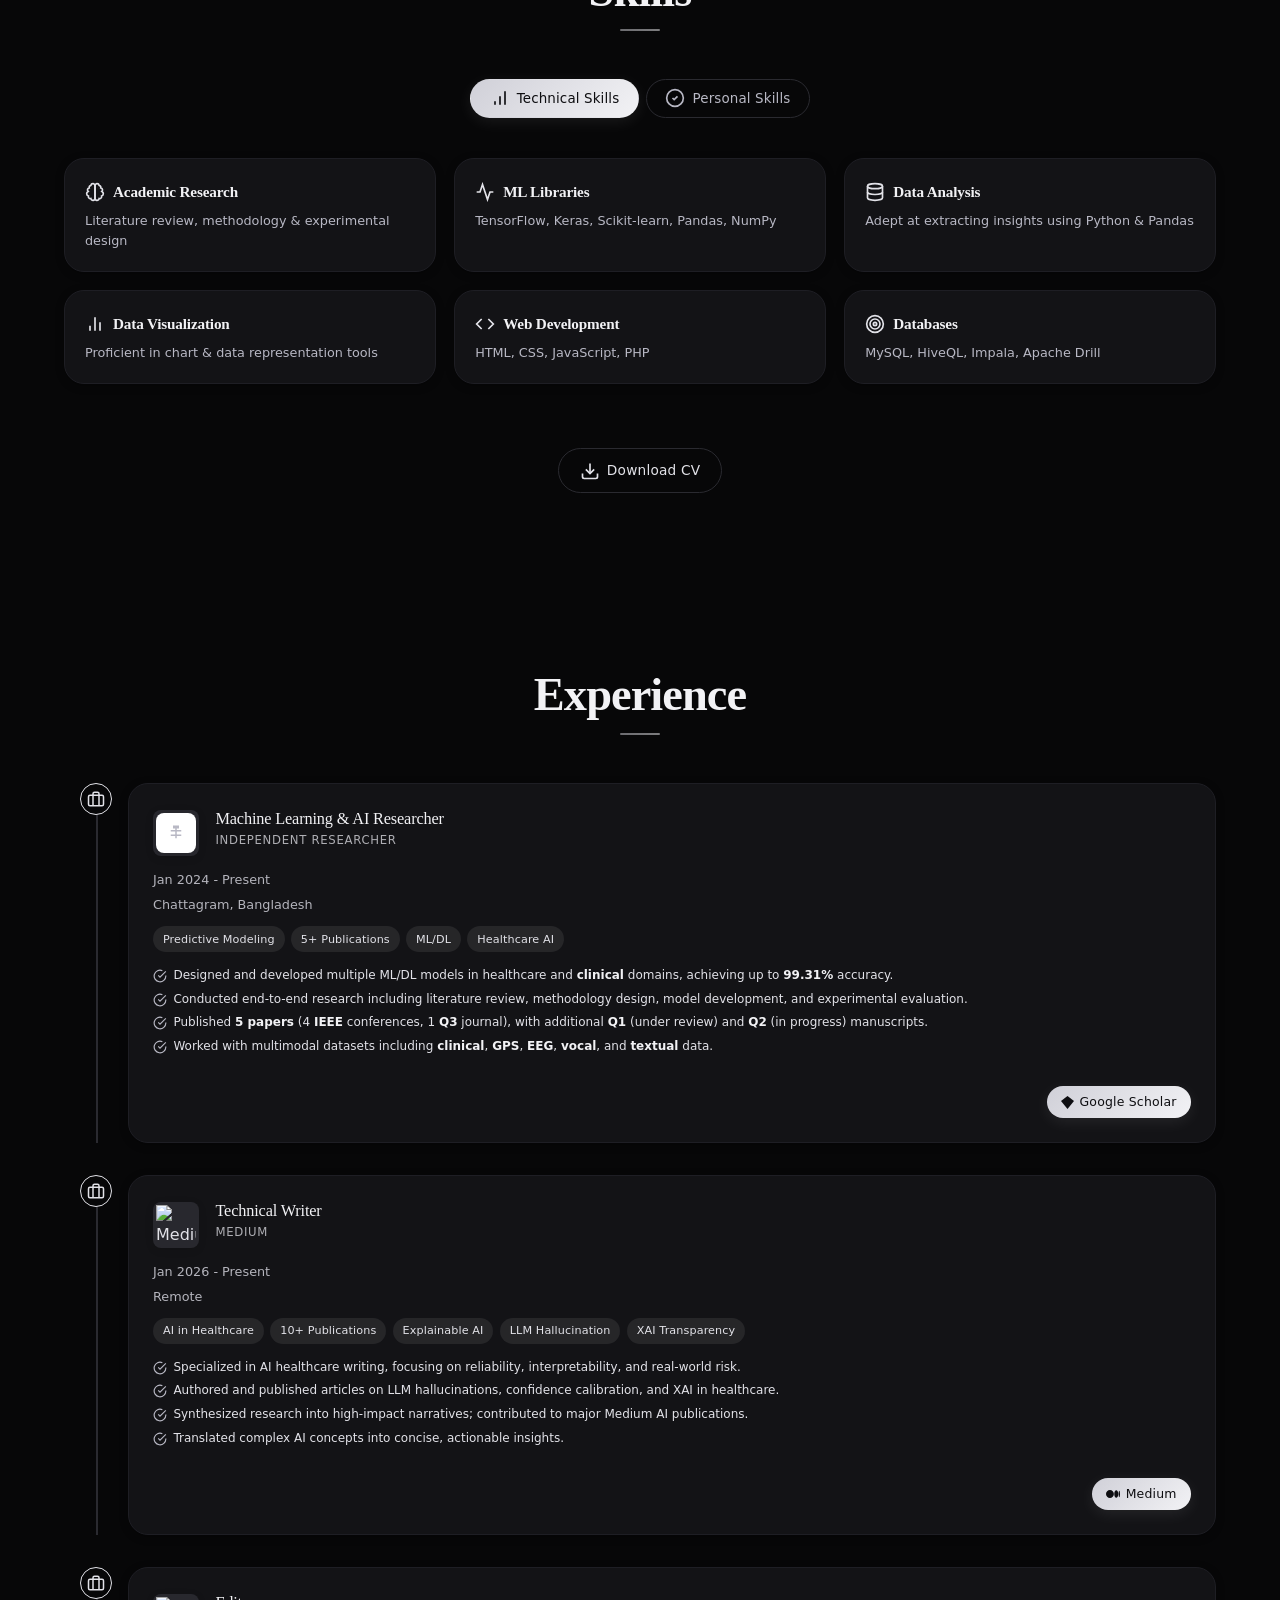
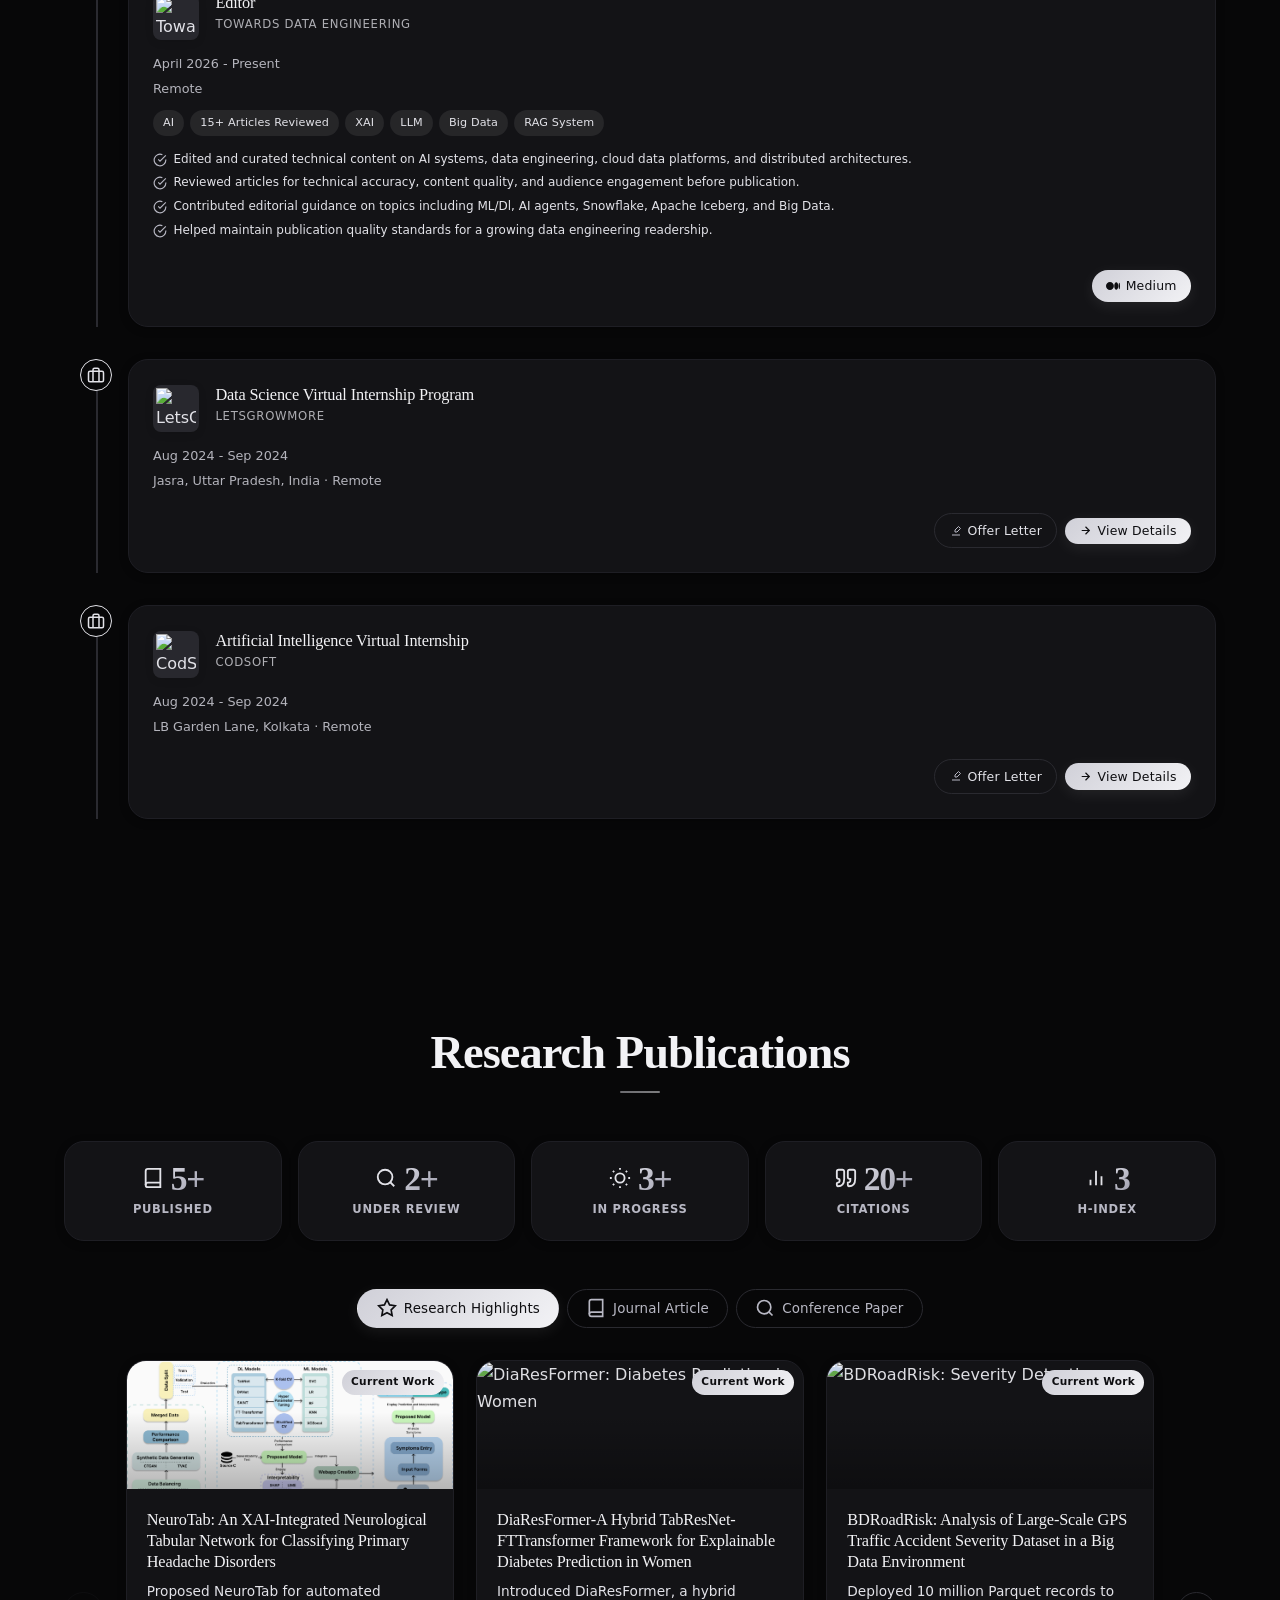
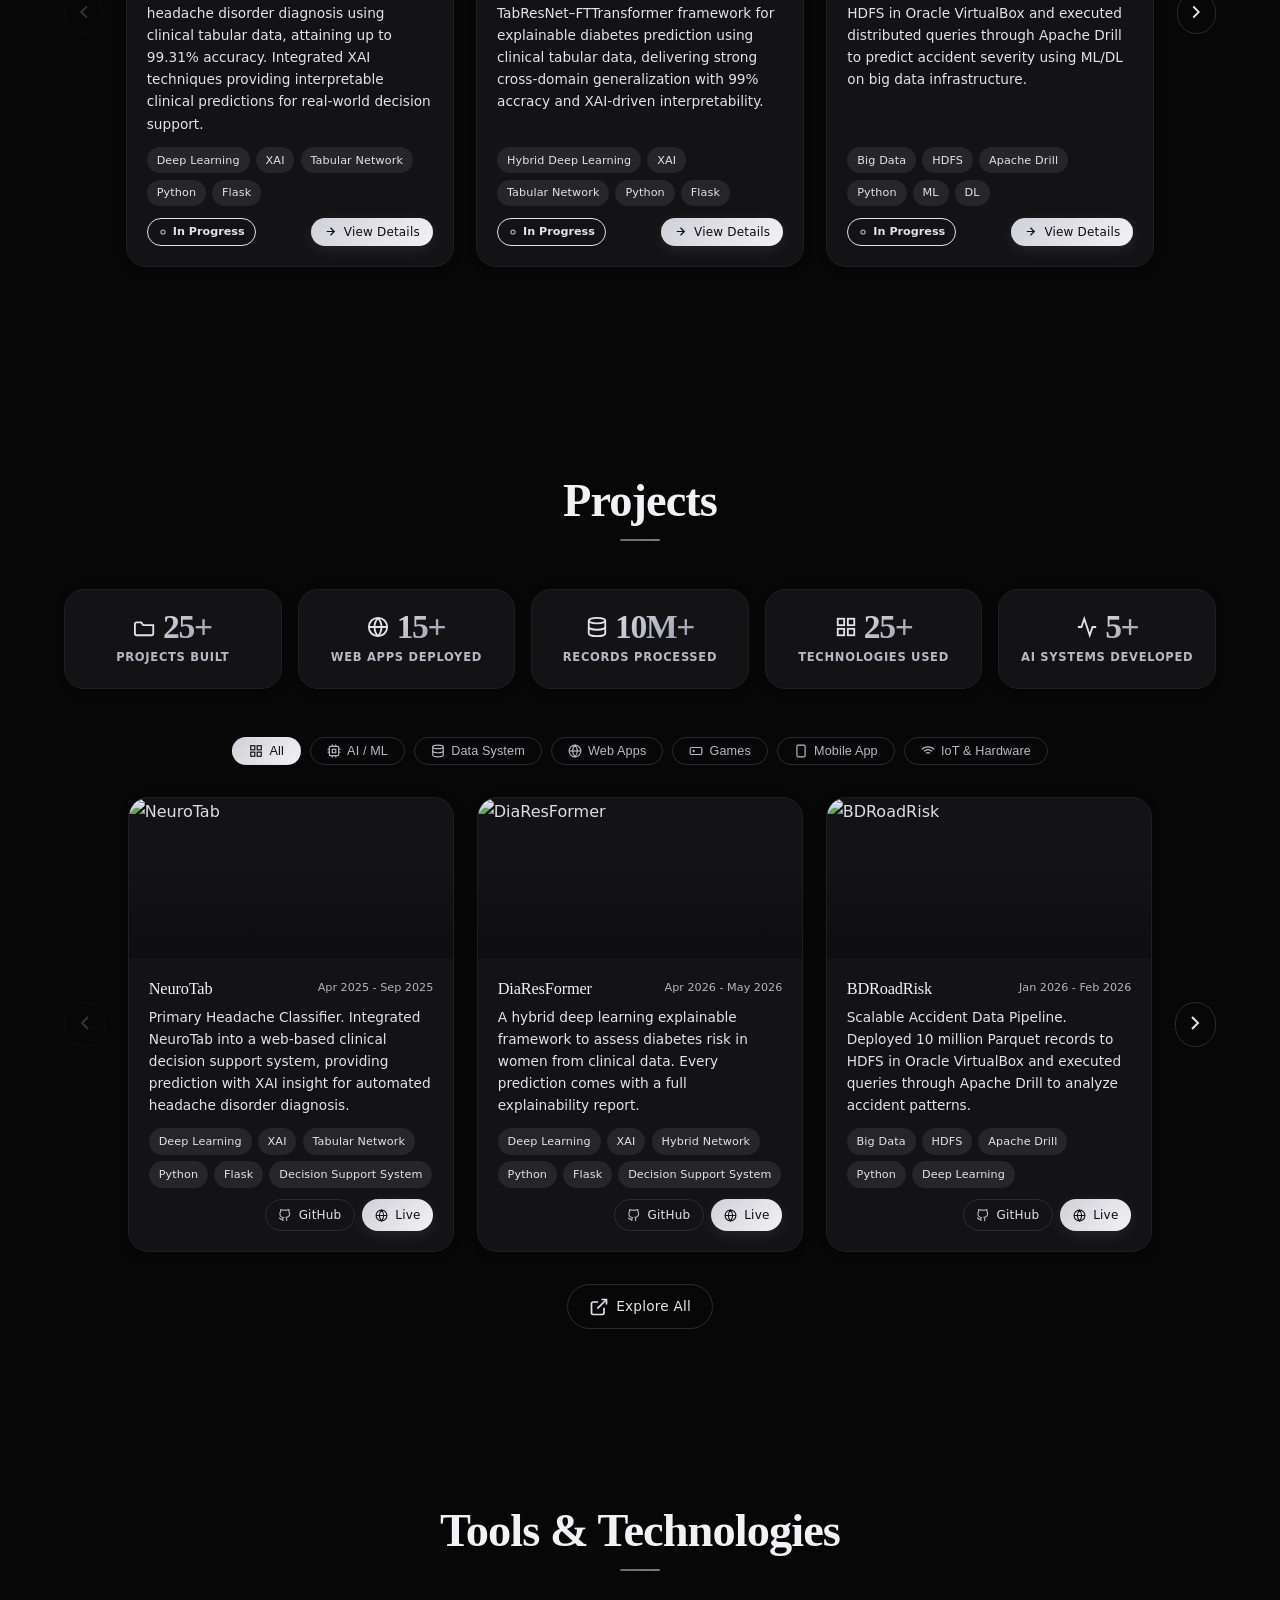
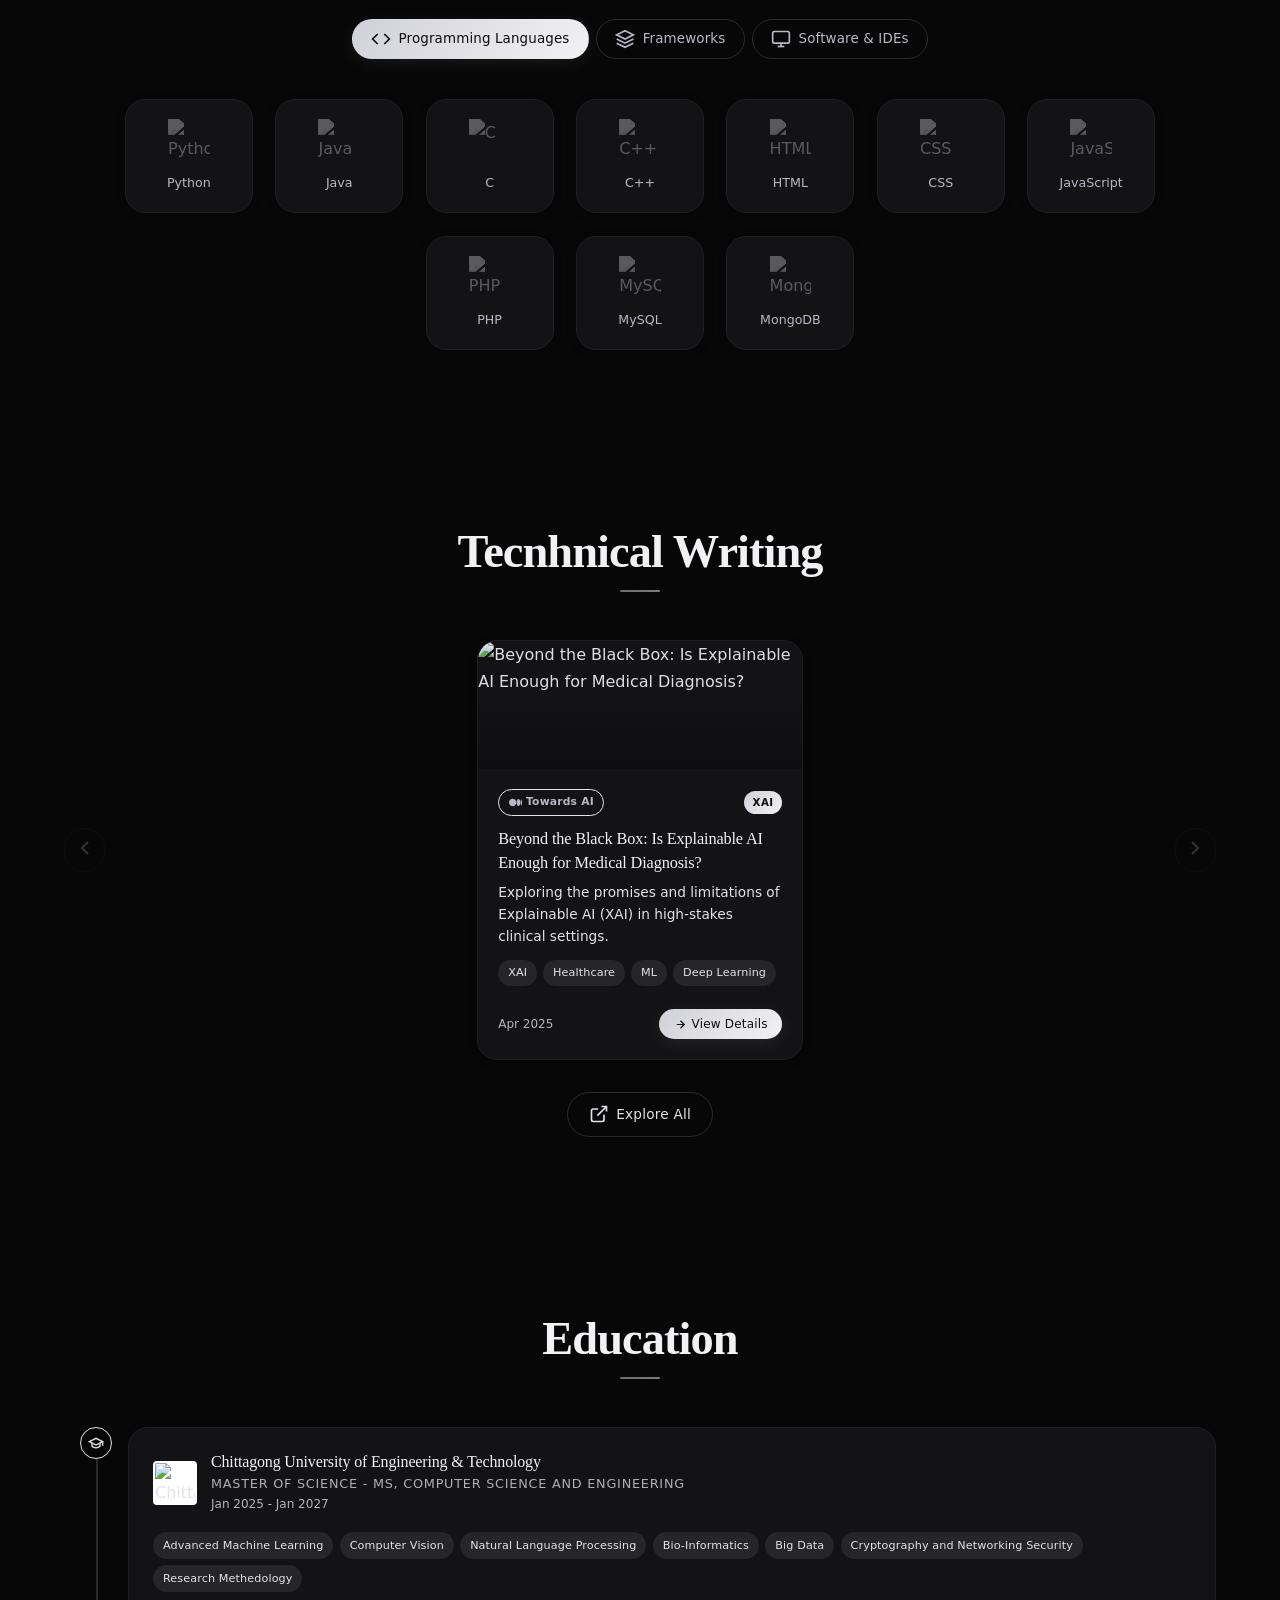
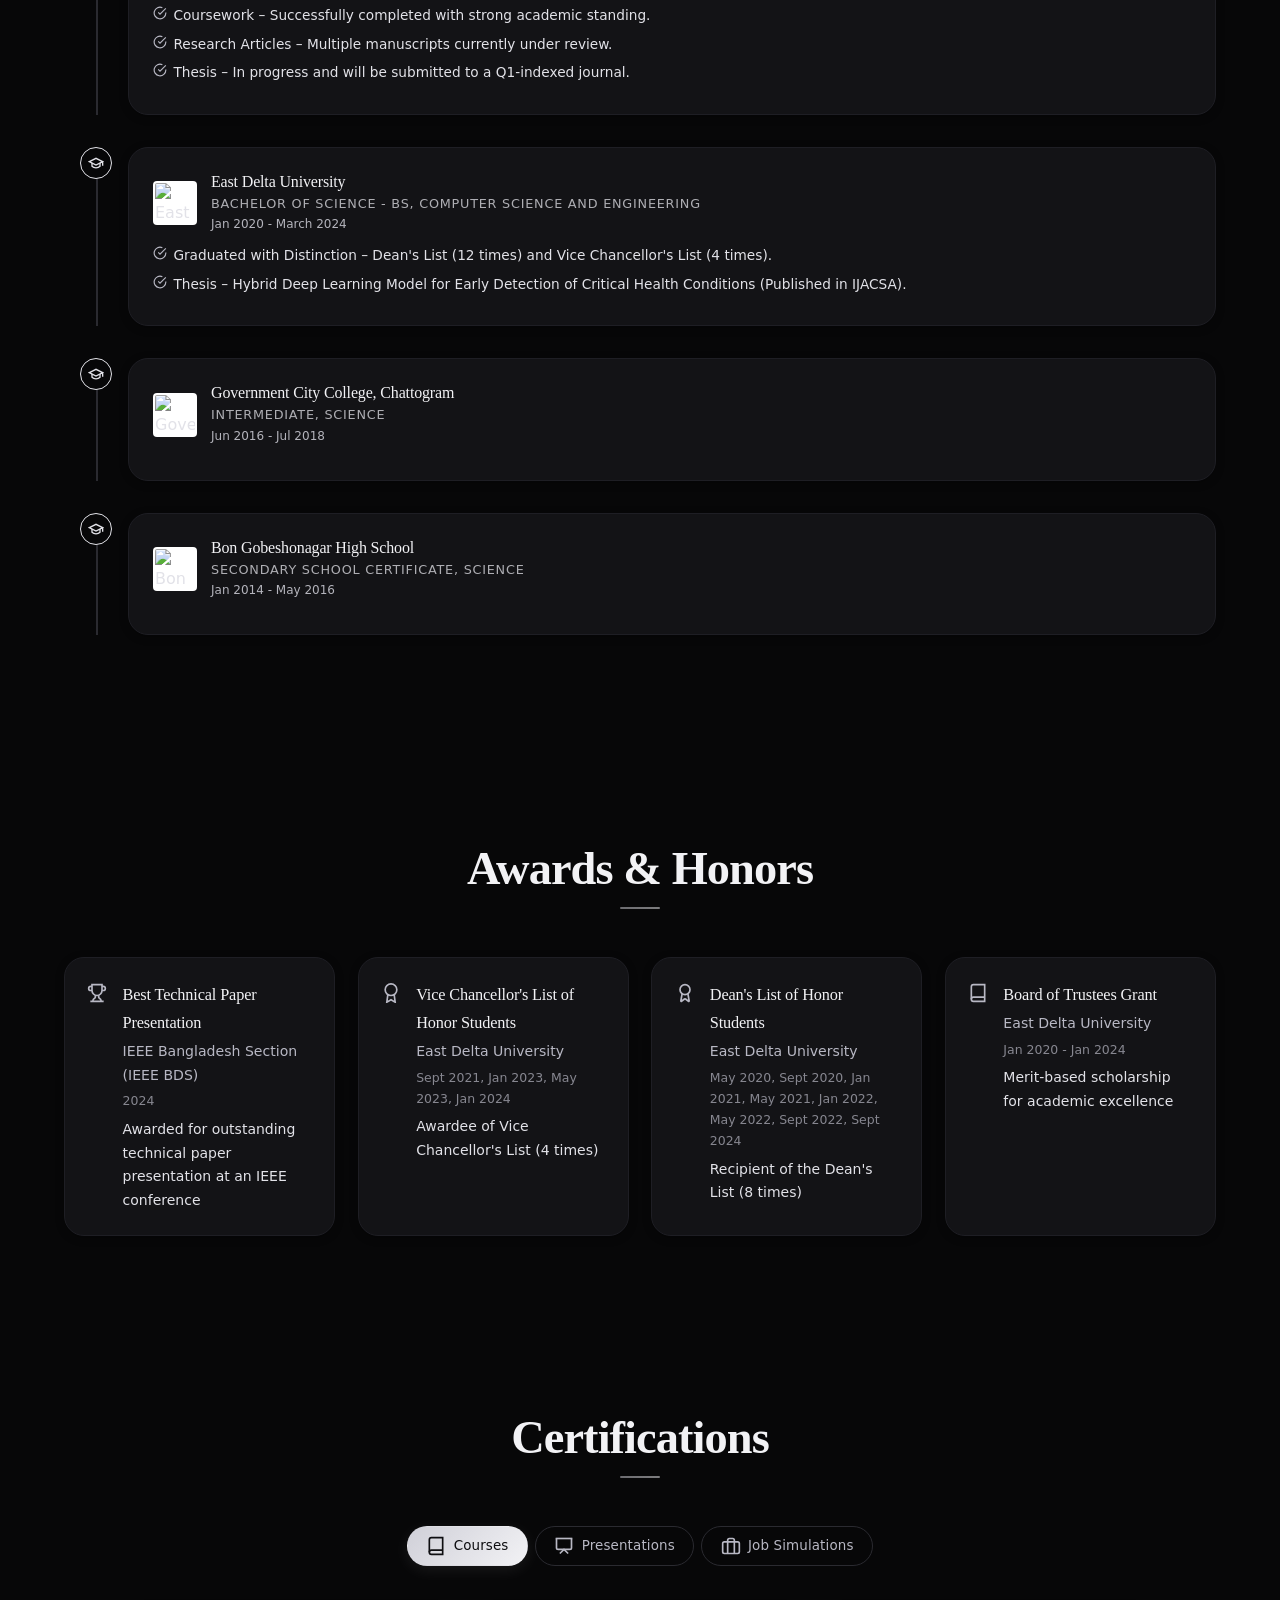
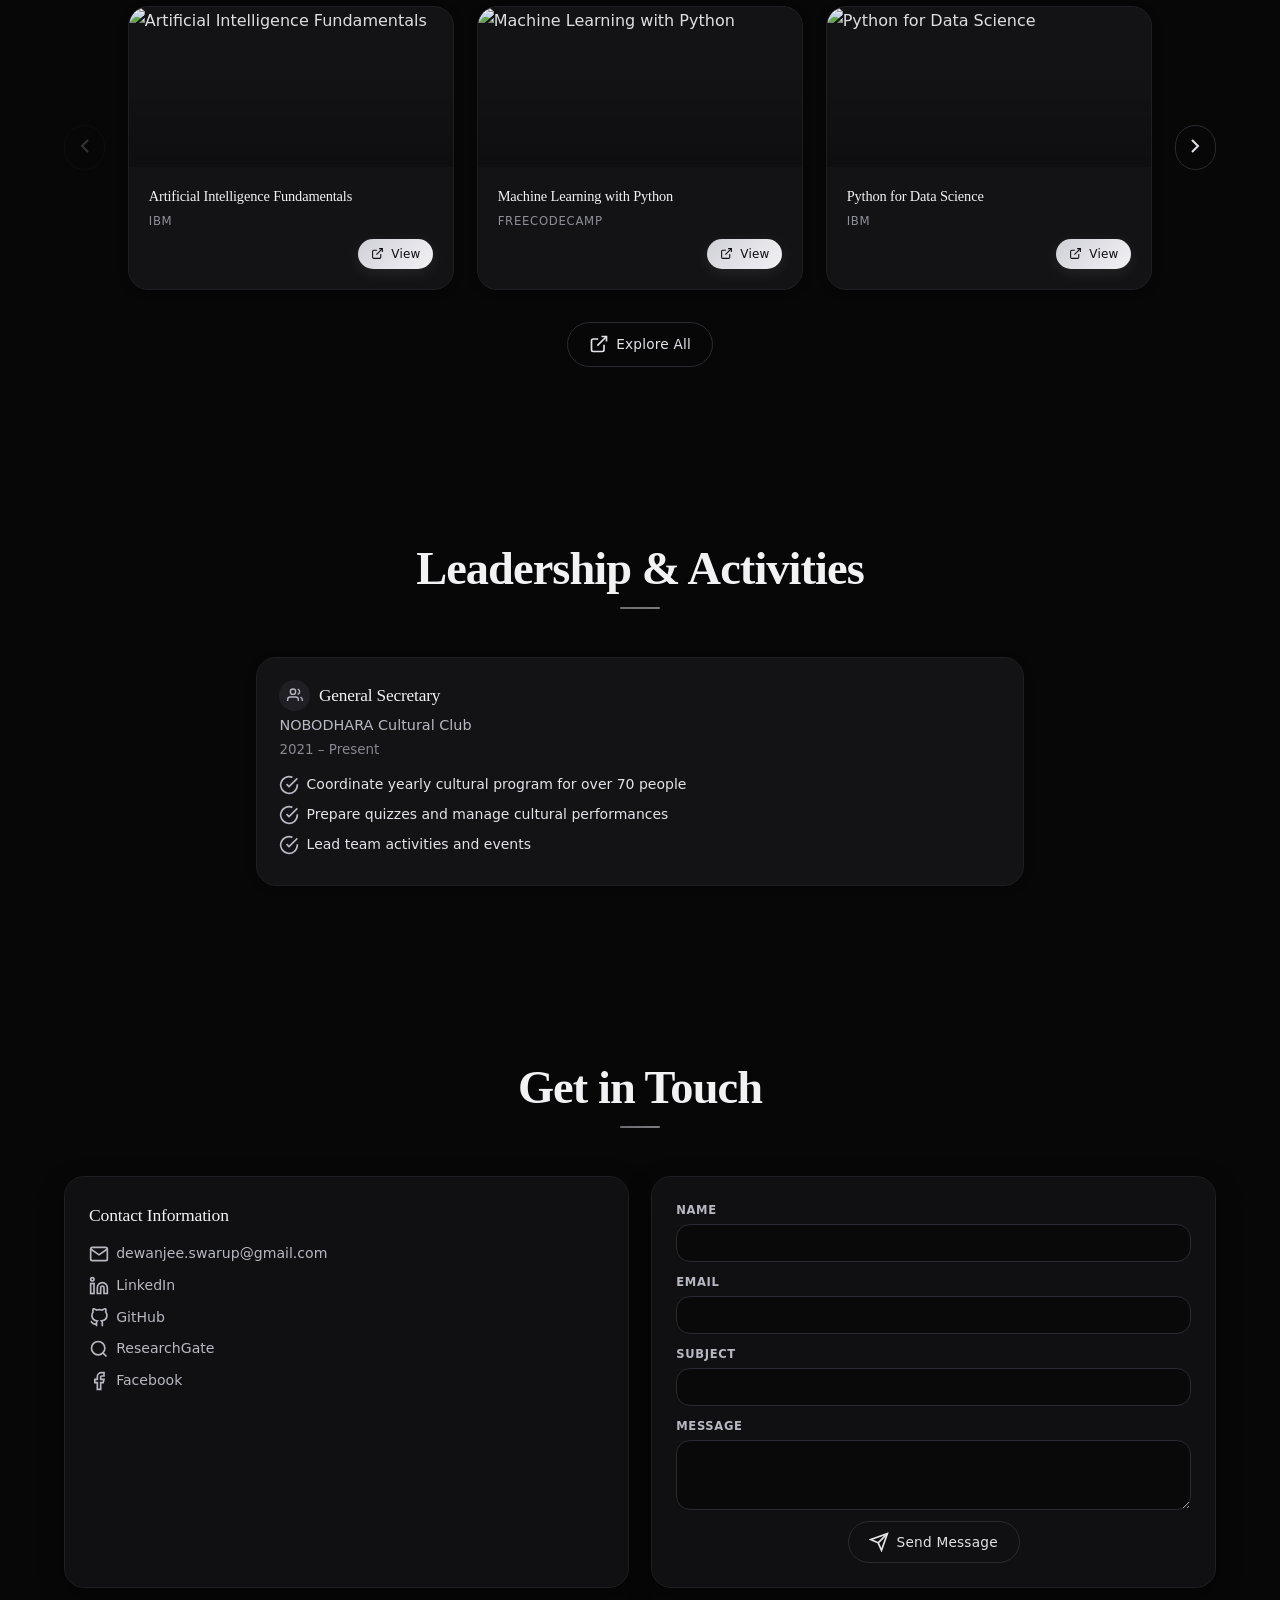
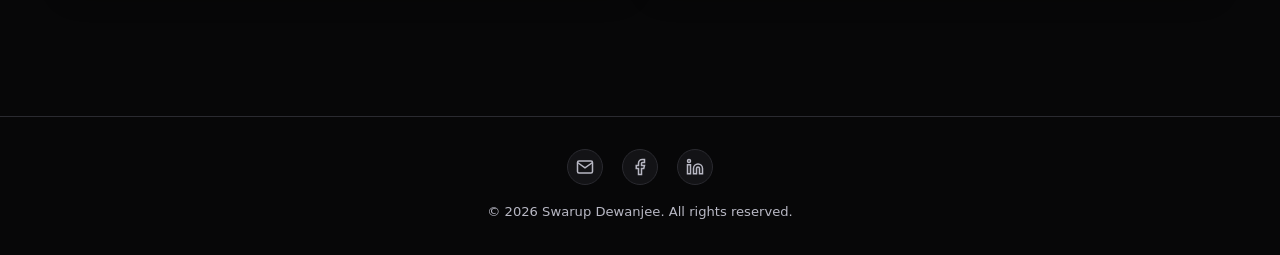
==== commit 755c1e9d: "updated" ====
--- a/index.html
+++ b/index.html
@@ -263,7 +263,7 @@
                         </div>
     
                     <div class="hero-buttons">
-                        <a href="https://drive.google.com/file/d/1WyC0zD35IDj6II_Kpo4m3LewkAVMwaIK/view?usp=sharing" class="btn btn-primary"
+                        <a href="https://drive.google.com/file/d/1lJmpwKdElm9lD-FaSpnr4qygusjvbuG_/view?usp=sharing" class="btn btn-primary"
                             aria-label="Download Resume">
                             <svg width="20" height="20" viewBox="0 0 24 24" fill="none" stroke="currentColor" stroke-width="2">
                                 <path d="M21 15v4a2 2 0 0 1-2 2H5a2 2 0 0 1-2-2v-4"></path>
@@ -505,7 +505,7 @@
                     </div>
                 </div>
                 <div class="download-resume">
-                    <a href="https://drive.google.com/file/d/1WyC0zD35IDj6II_Kpo4m3LewkAVMwaIK/view?usp=sharing" rel="noopener noreferrer" class="btn btn-secondary">
+                    <a href="https://drive.google.com/file/d/1lJmpwKdElm9lD-FaSpnr4qygusjvbuG_/view?usp=sharing" rel="noopener noreferrer" class="btn btn-secondary">
                         <svg width="20" height="20" viewBox="0 0 24 24" fill="none" stroke="currentColor" stroke-width="2">
                             <path d="M21 15v4a2 2 0 0 1-2 2H5a2 2 0 0 1-2-2v-4"></path>
                             <polyline points="7 10 12 15 17 10"></polyline>
--- a/css/styles.css
+++ b/css/styles.css
@@ -500,6 +500,18 @@
 .go-to-top.visible { opacity: 1; transform: scale(1) translateY(0); pointer-events: all; }
 .go-to-top:hover   { transform: scale(1.12) translateY(-2px); }
 
+.theme-toggle.hidden {
+    opacity: 0;
+    transform: scale(0.5);
+    pointer-events: none;
+}
+
+.go-to-top.hidden {
+    opacity: 0 !important;
+    transform: scale(0.5) translateY(10px) !important;
+    pointer-events: none !important;
+}
+
 /* ─── HERO ──────────────────────────────────────────────────────── */
 .hero-content {
     display: flex; align-items: center; justify-content: space-between;
@@ -1208,21 +1220,45 @@
 .contact-form .btn { margin: 0 auto; }
 
 /* ─── FOOTER ────────────────────────────────────────────────────── */
-/* FIX: overflow-anchor:none prevents scroll anchoring on theme toggle */
-.footer { padding: 2.2rem 0; position: relative; z-index: 10; border-top: 1px solid transparent; overflow-anchor: none; }
-body:not(.dark-theme) .footer { background: var(--light-bg); border-color: var(--light-border); }
-body.dark-theme       .footer { background: var(--dark-bg); border-color: var(--dark-border); }
-.footer-social { display: flex; justify-content: center; gap: 1.4rem; margin-bottom: 1rem; }
-.footer-social a { transition: all 0.25s var(--ease-spring); opacity: 0.7; }
-body:not(.dark-theme) .footer-social a { color: #0a0a0c; }
-body.dark-theme       .footer-social a { color: #f2f2f5; }
-.footer-social a:hover { opacity: 1; transform: translateY(-3px) scale(1.1); }
-.footer-social img { filter: grayscale(100%) contrast(1.5); transition: filter 0.3s; }
-body.dark-theme .footer-social img { filter: grayscale(100%) brightness(2) contrast(1.2); }
-.footer-social a:hover img { filter: none !important; }
-.footer-text { text-align: center; font-size: 0.84rem; }
-body:not(.dark-theme) .footer-text { color: var(--light-text-secondary); }
-body.dark-theme       .footer-text { color: var(--dark-text-secondary); }
+.footer {
+            margin-top: 2.5rem; padding: 2rem 0; text-align: center;
+            position: relative; z-index: 10;
+            border-top: 1px solid transparent;
+        }
+        body:not(.dark-theme) .footer { border-color: var(--light-border); }
+        body.dark-theme       .footer { border-color: var(--dark-border); }
+
+        .footer-social {
+            display: flex; justify-content: center; gap: 1.2rem; margin-bottom: 1rem;
+        }
+        .footer-social a {
+            display: flex; align-items: center; justify-content: center;
+            width: 36px; height: 36px; border-radius: var(--radius-pill);
+            transition: all 0.28s var(--ease-spring);
+            border: 1px solid var(--light-border);
+            color: var(--light-text-secondary);
+            background: var(--light-card);
+        }
+        body.dark-theme .footer-social a {
+            color: var(--dark-text-secondary);
+            background: var(--dark-card);
+            border-color: var(--dark-border);
+        }
+        .footer-social a:hover {
+            transform: translateY(-3px) scale(1.08);
+            background: var(--gradient-main); color: #fff; border-color: transparent;
+            box-shadow: 0 6px 16px rgba(0,0,0,0.14);
+        }
+        body.dark-theme .footer-social a:hover {
+            background: var(--dark-btn-gradient); color: var(--dark-btn-text);
+            box-shadow: 0 6px 16px rgba(255,255,255,0.08);
+        }
+        .footer-text {
+            font-family: var(--font-body); font-size: 0.82rem;
+        }
+        body:not(.dark-theme) .footer-text { color: var(--light-text-secondary); }
+        body.dark-theme       .footer-text { color: var(--dark-text-secondary); }
+
 
 /* ─── MODAL ─────────────────────────────────────────────────────── */
 .modal {
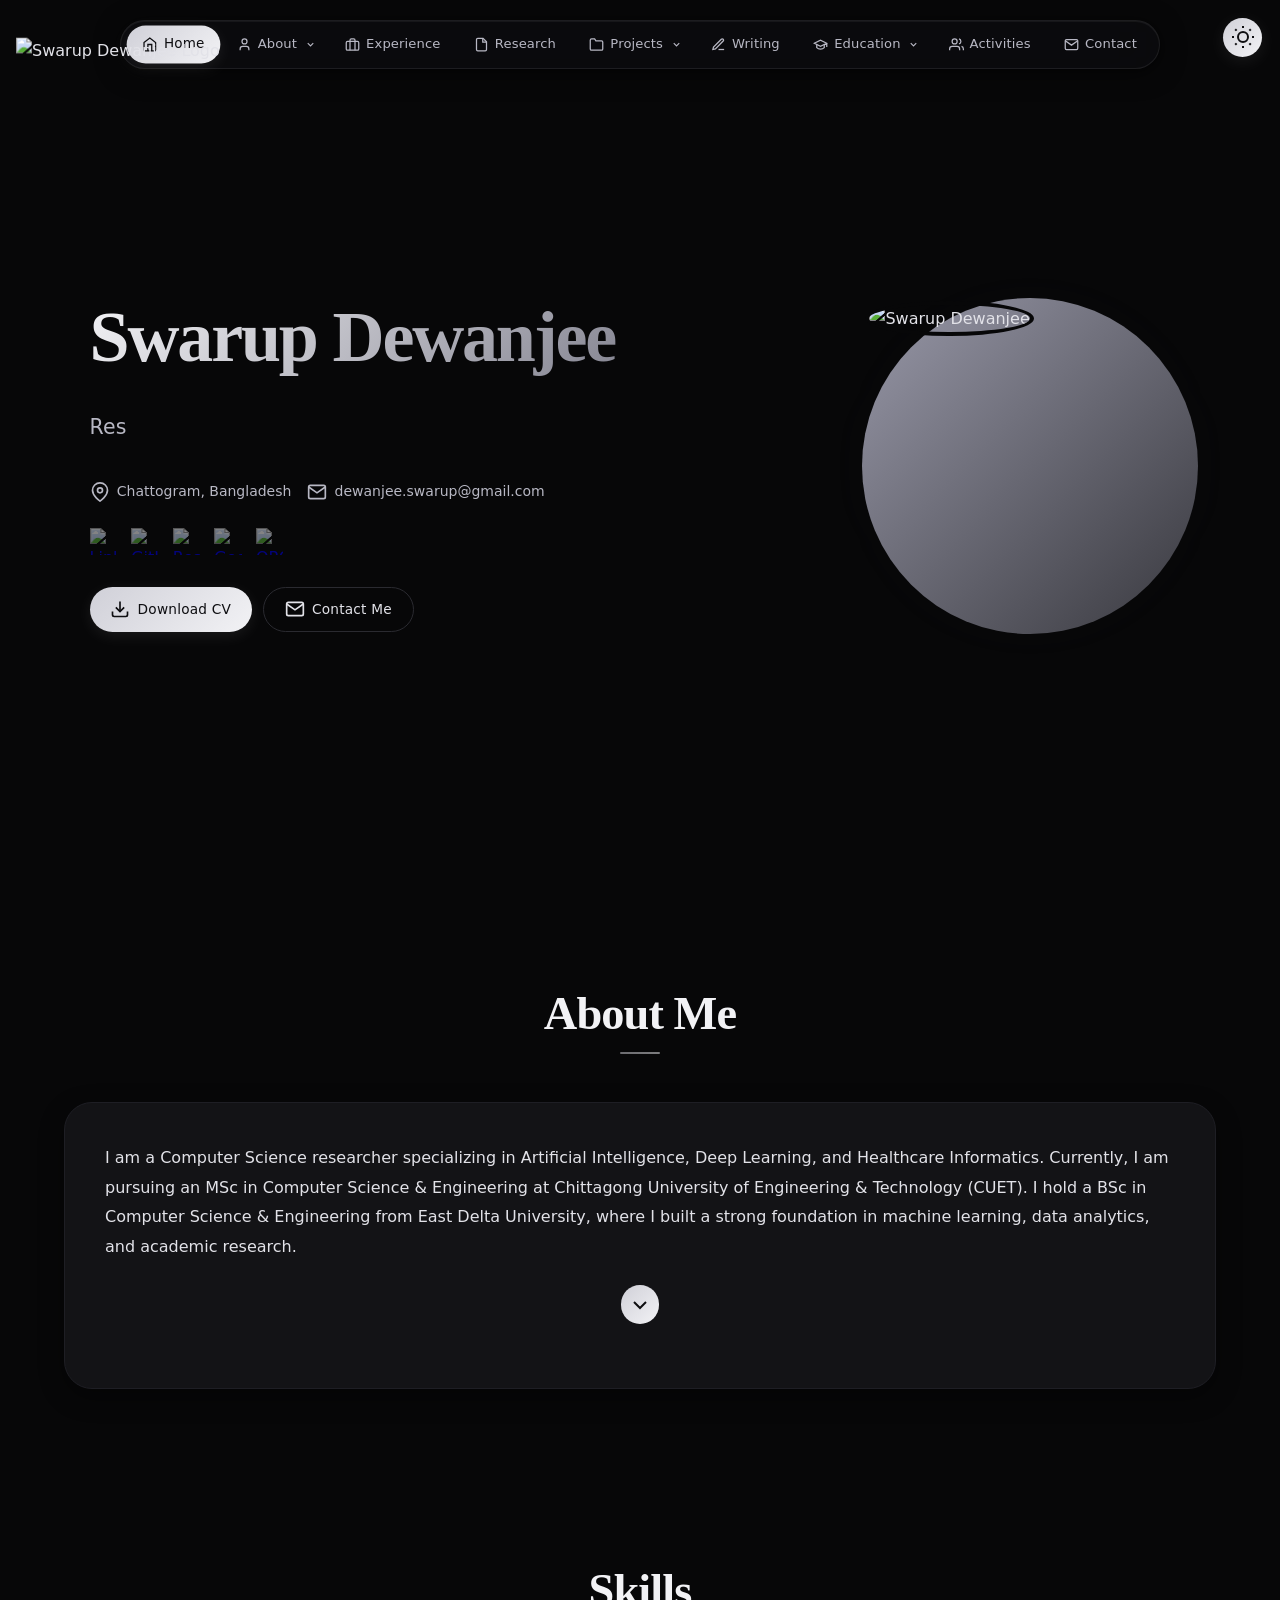
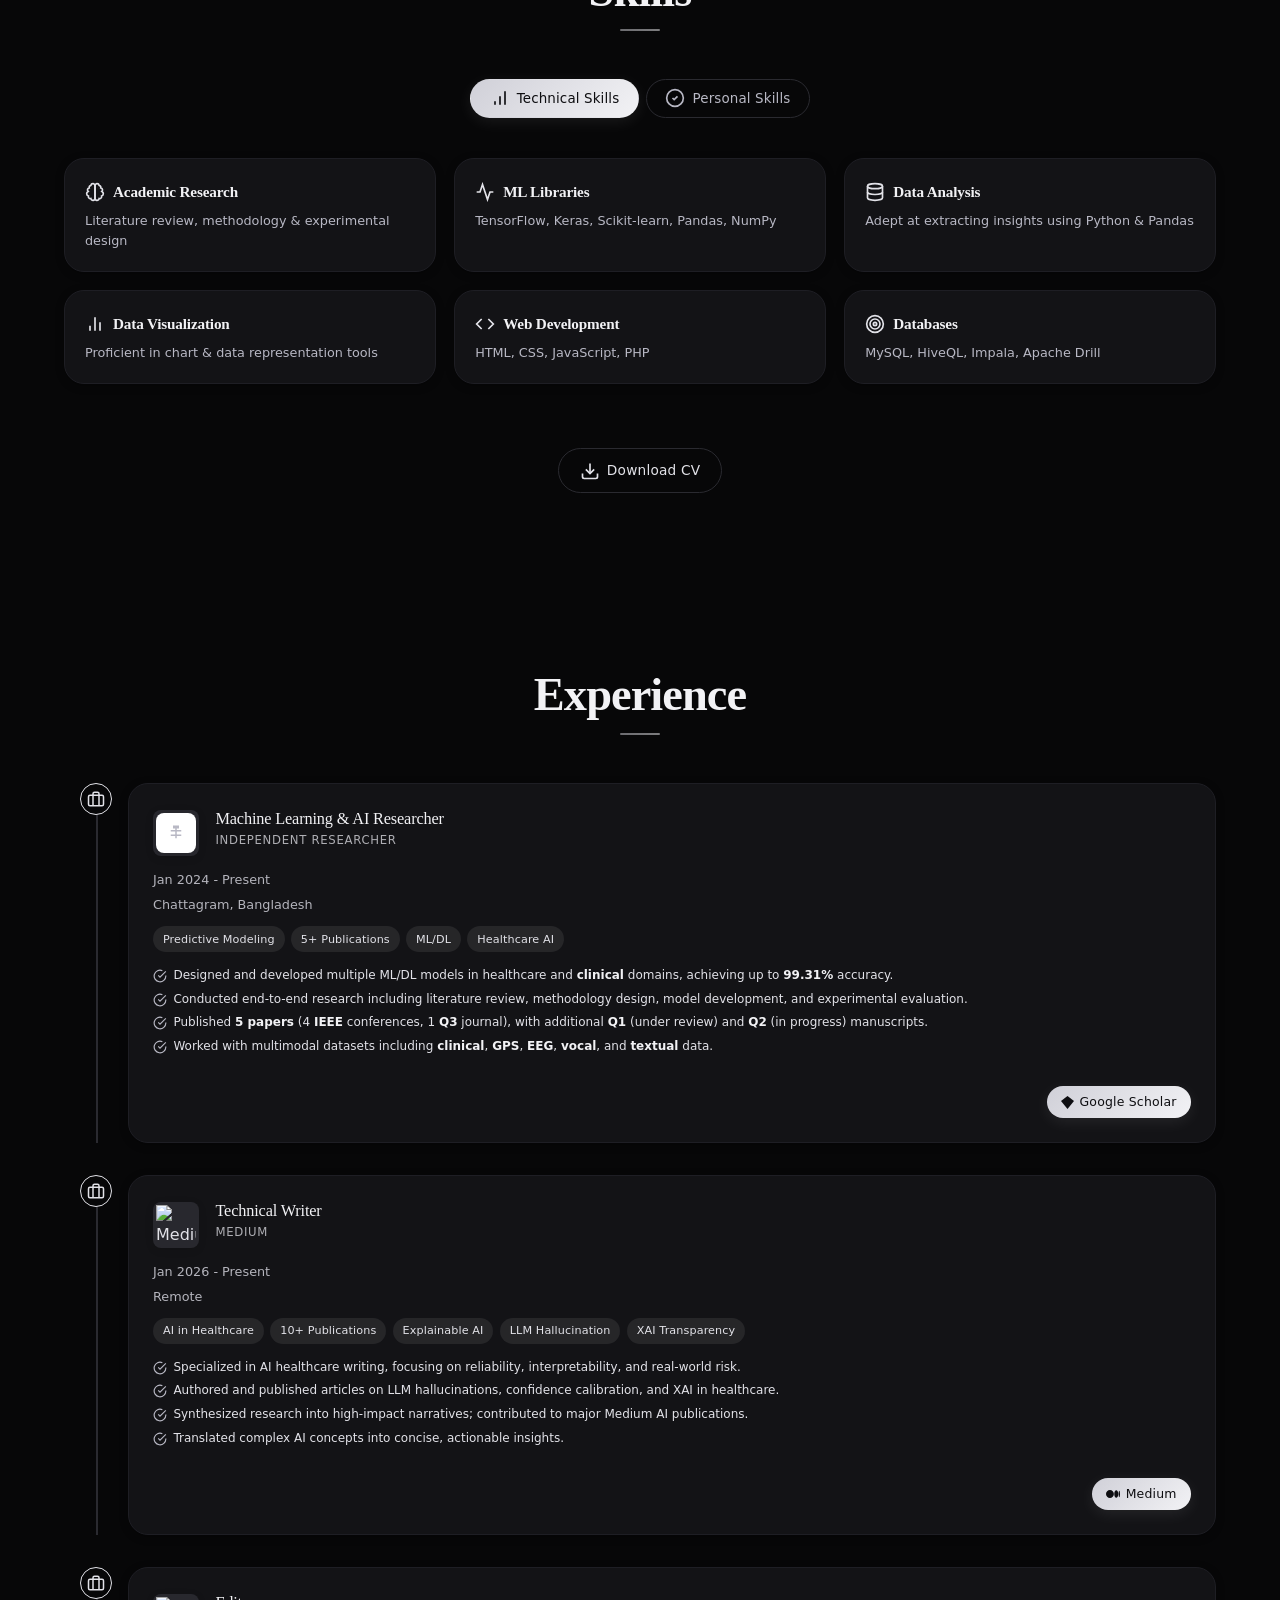
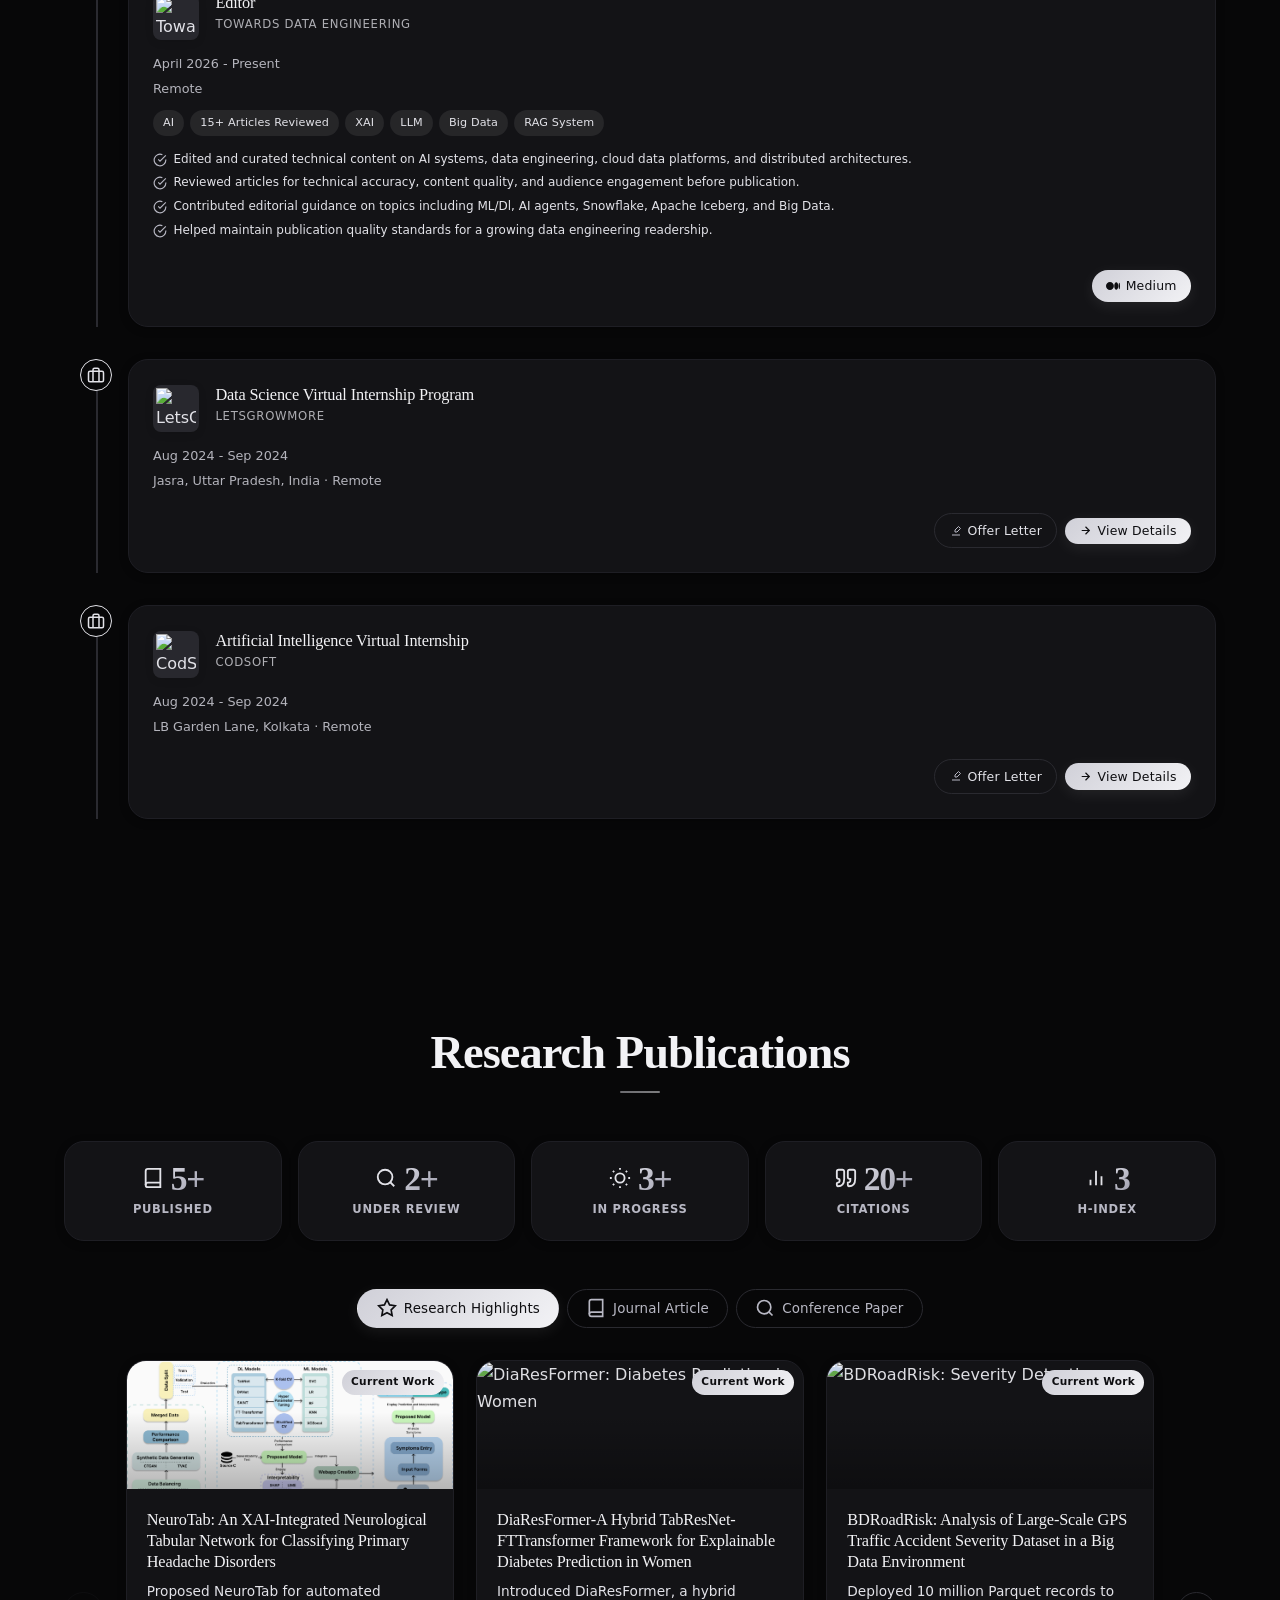
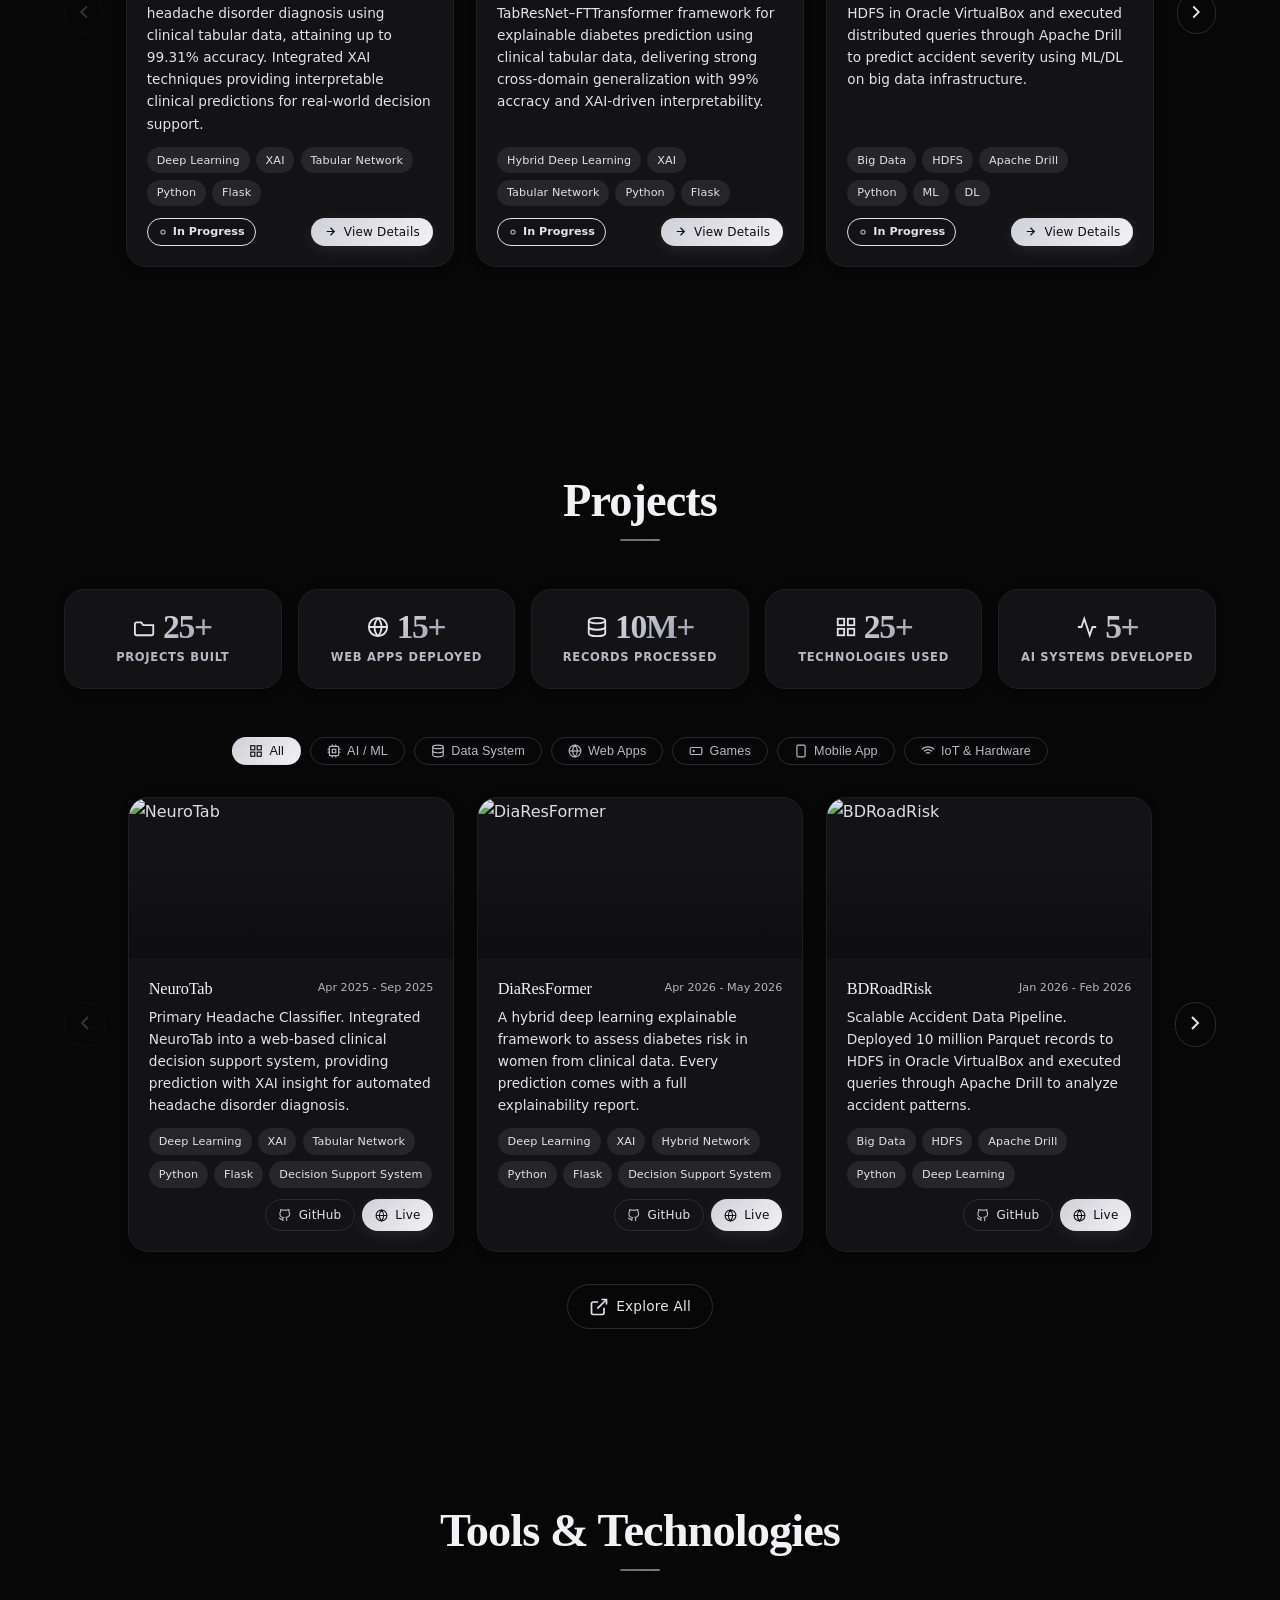
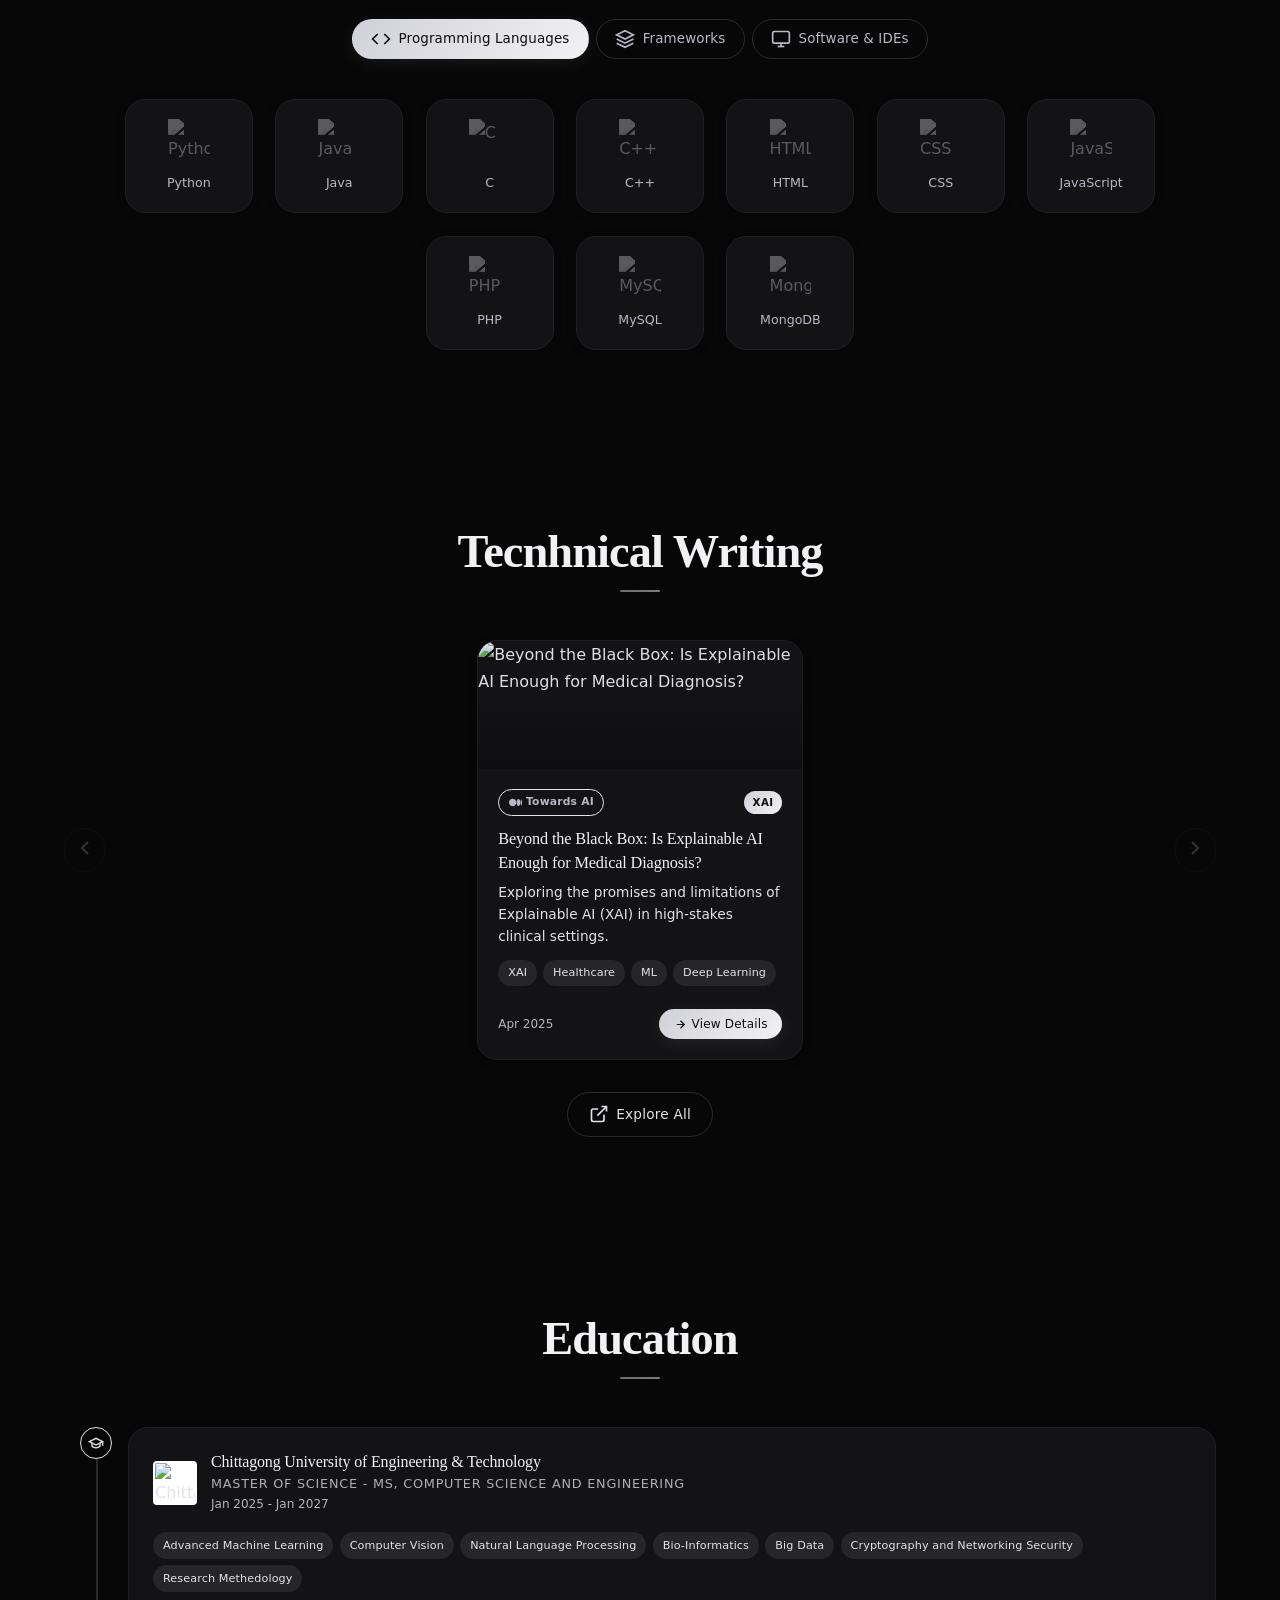
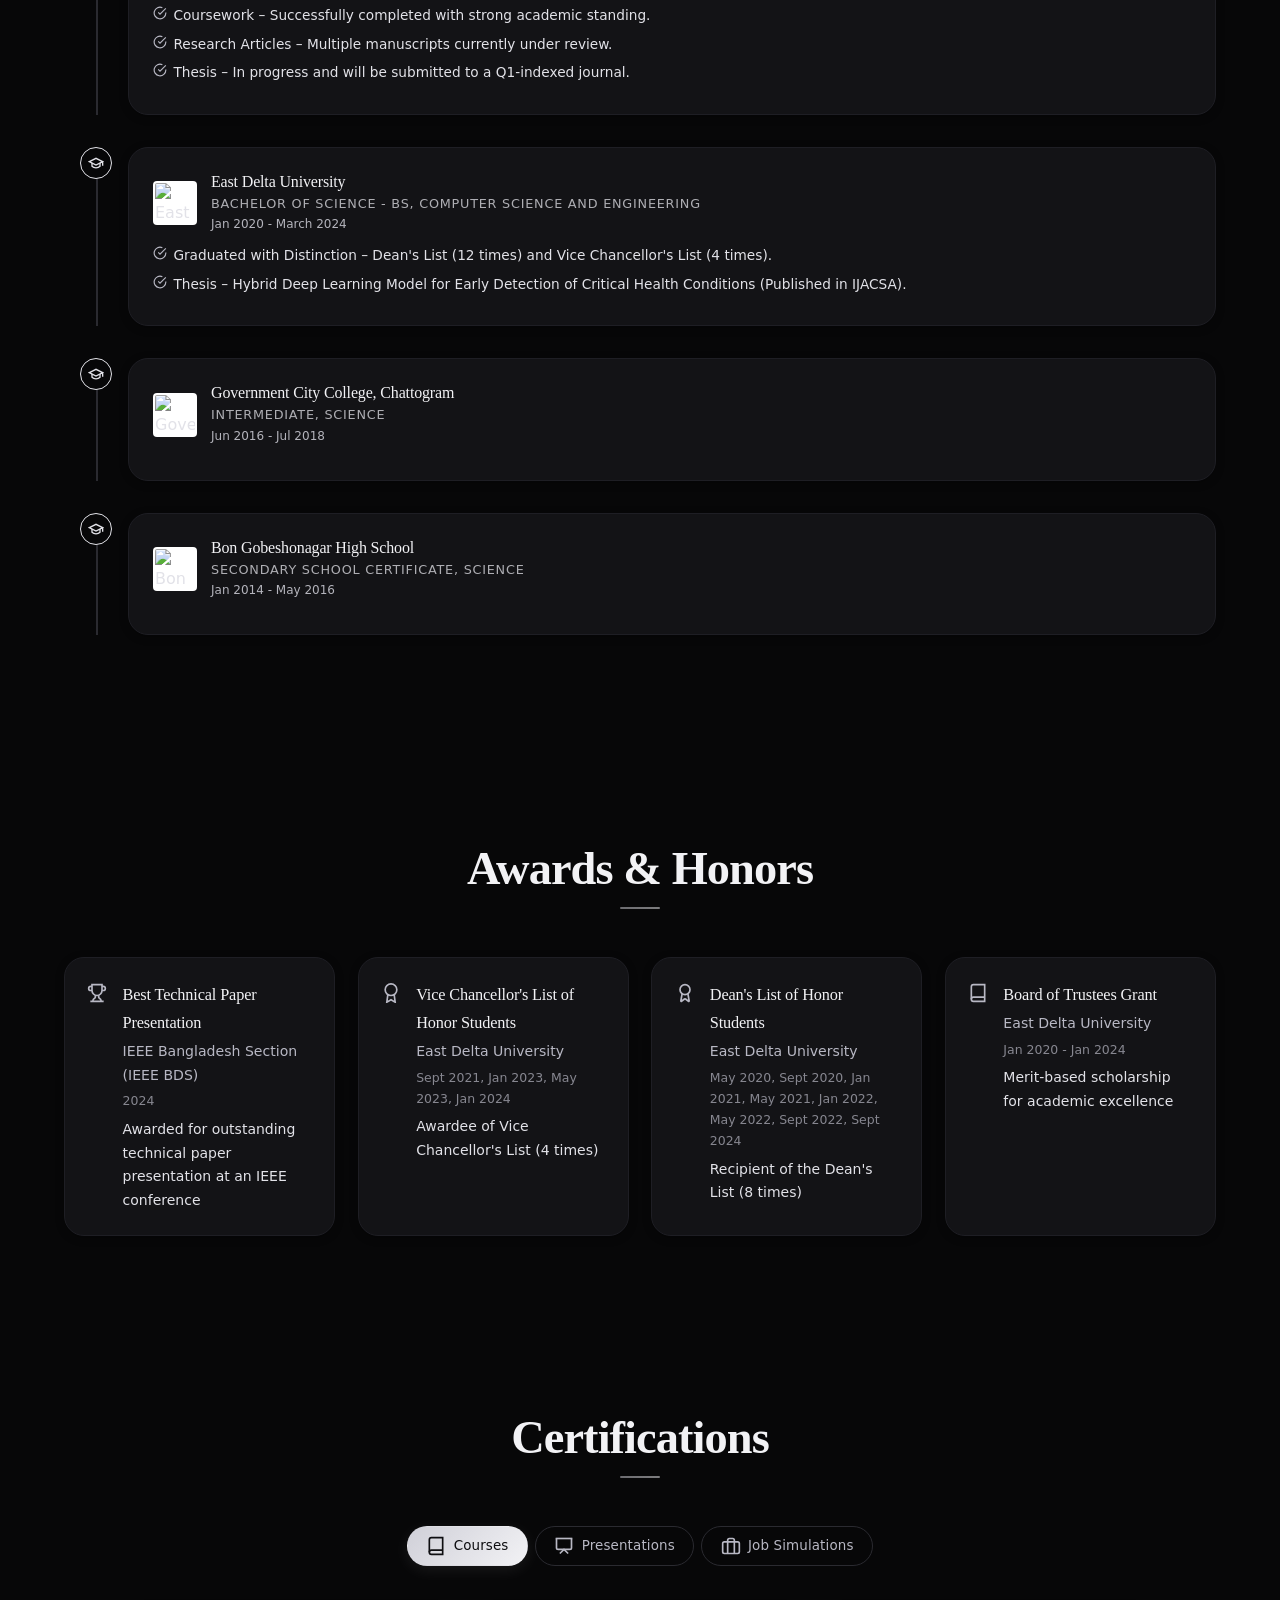
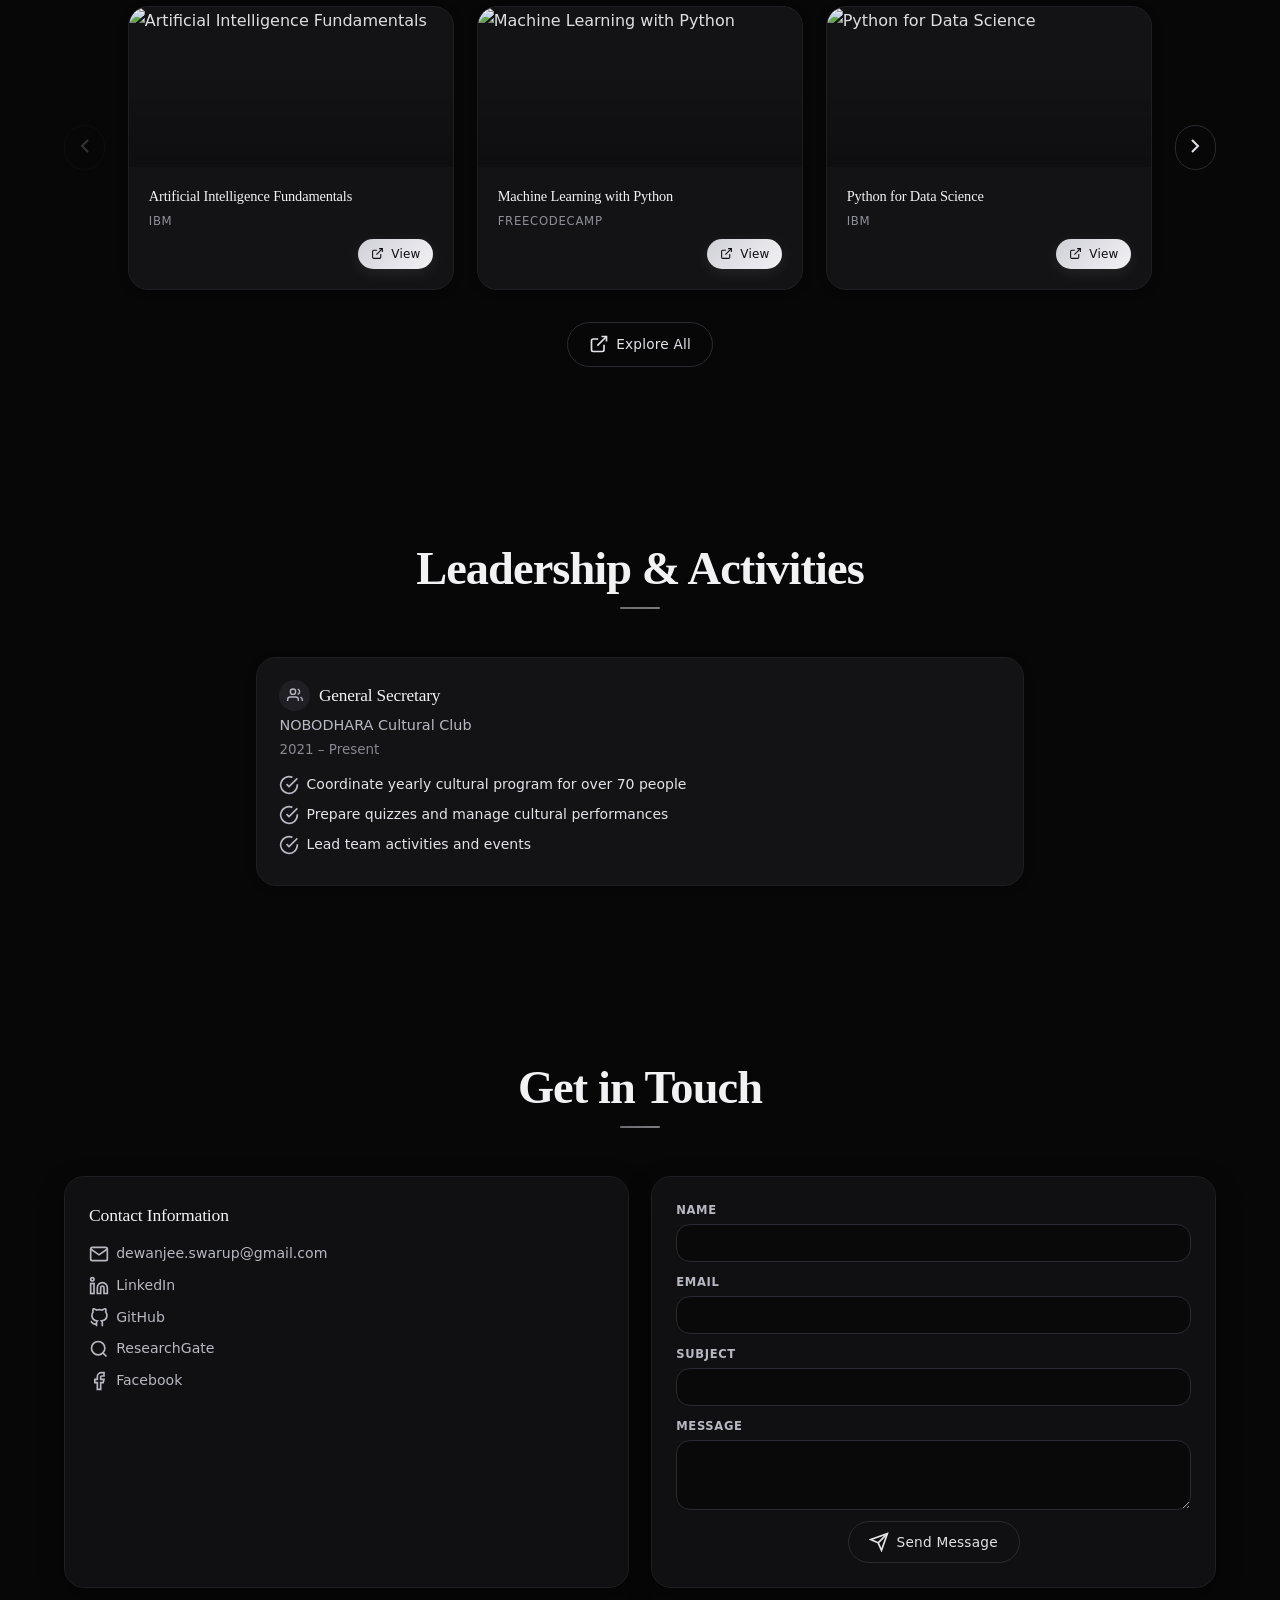
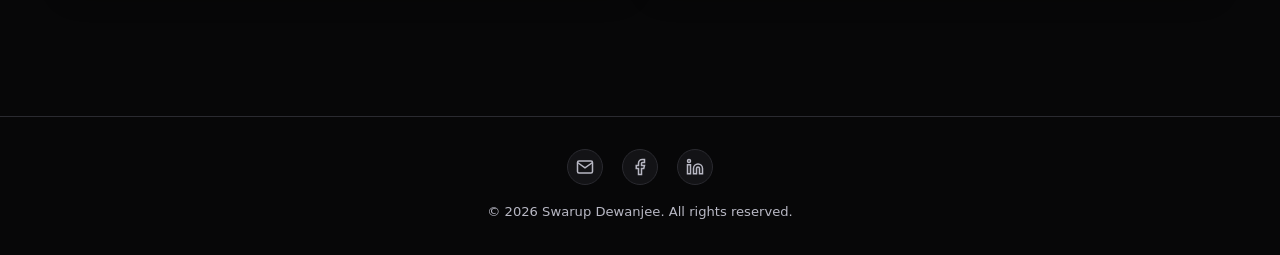
==== commit 5dfe7aaa: "updated" ====
--- a/index.html
+++ b/index.html
@@ -709,7 +709,7 @@
                     </button>
                 </div>
                 <div class="view-all">
-                    <a href="projects.html" target="_blank" rel="noopener noreferrer" class="btn btn-secondary">
+                    <a href="projects.html" class="btn btn-secondary">
                         <svg width="20" height="20" viewBox="0 0 24 24" fill="none" stroke="currentColor" stroke-width="2">
                             <path d="M18 13v6a2 2 0 0 1-2 2H5a2 2 0 0 1-2-2V8a2 2 0 0 1 2-2h6"></path>
                             <polyline points="15 3 21 3 21 9"></polyline>
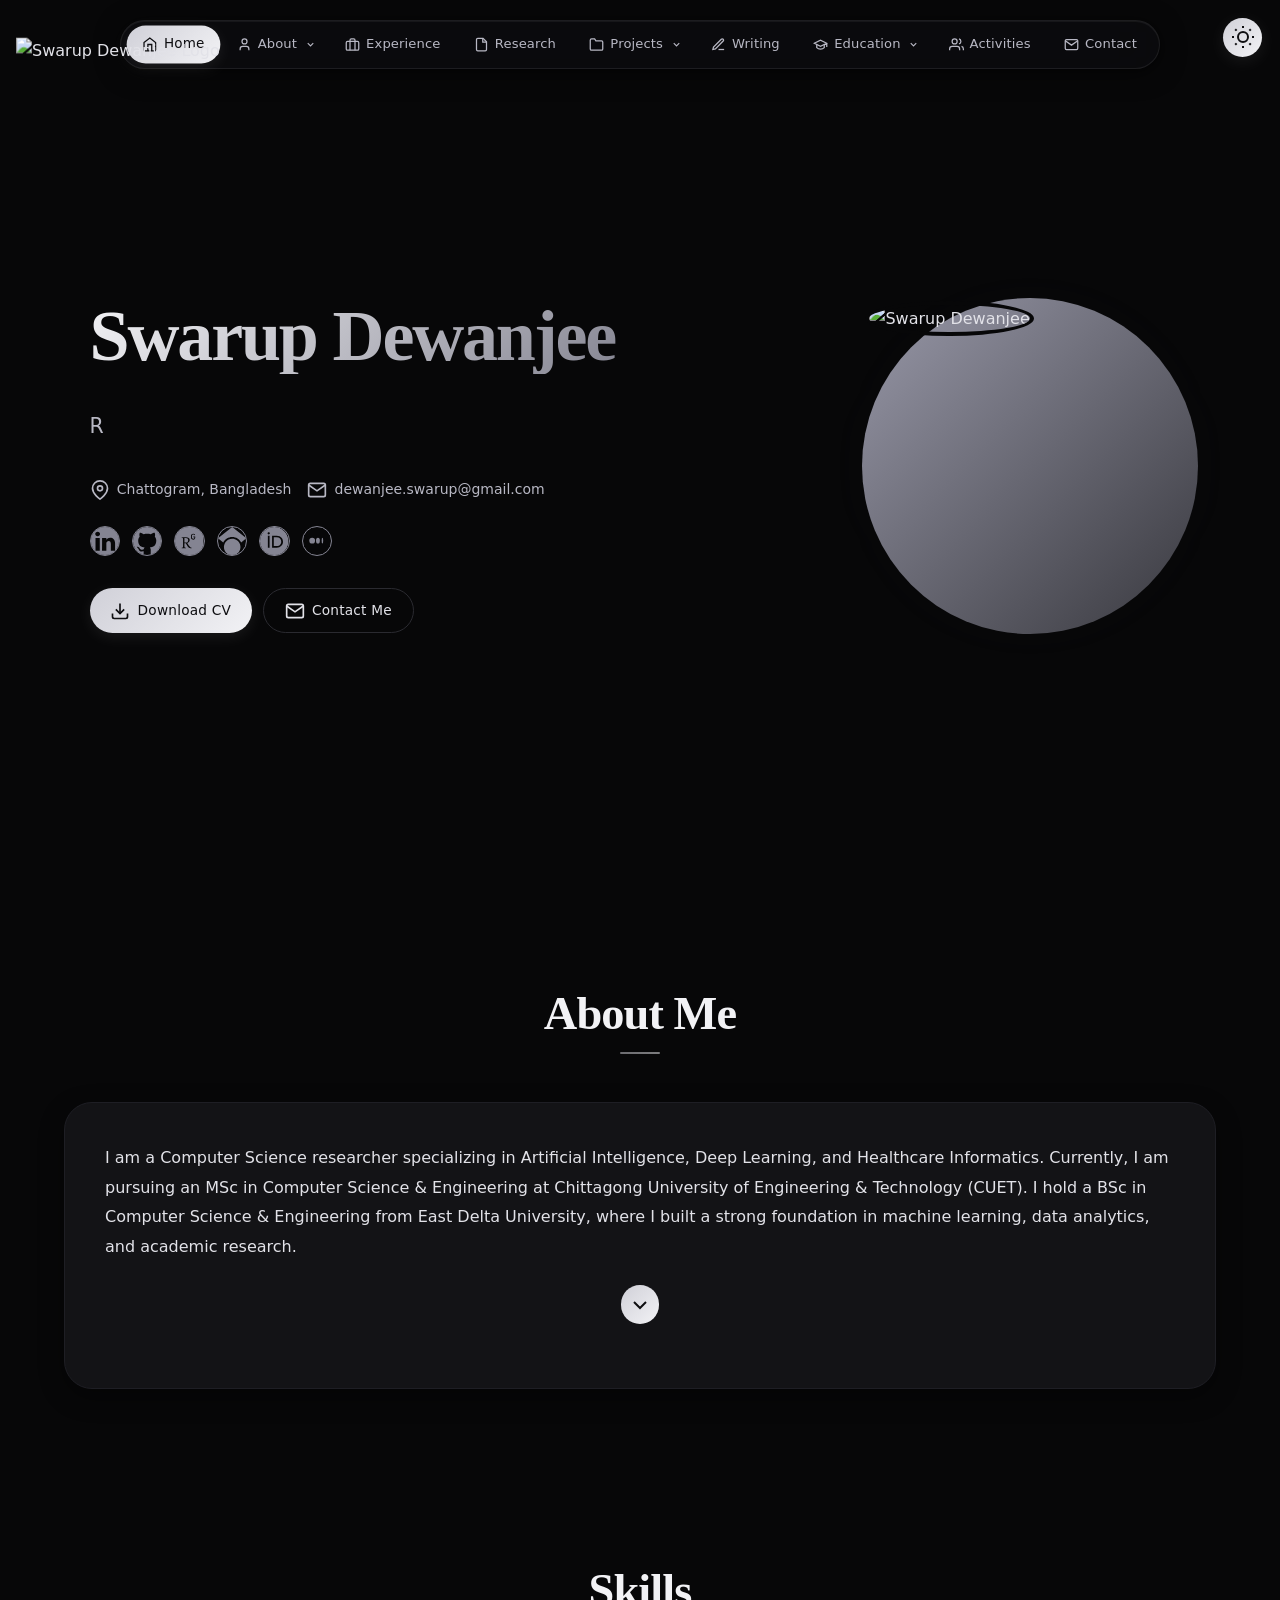
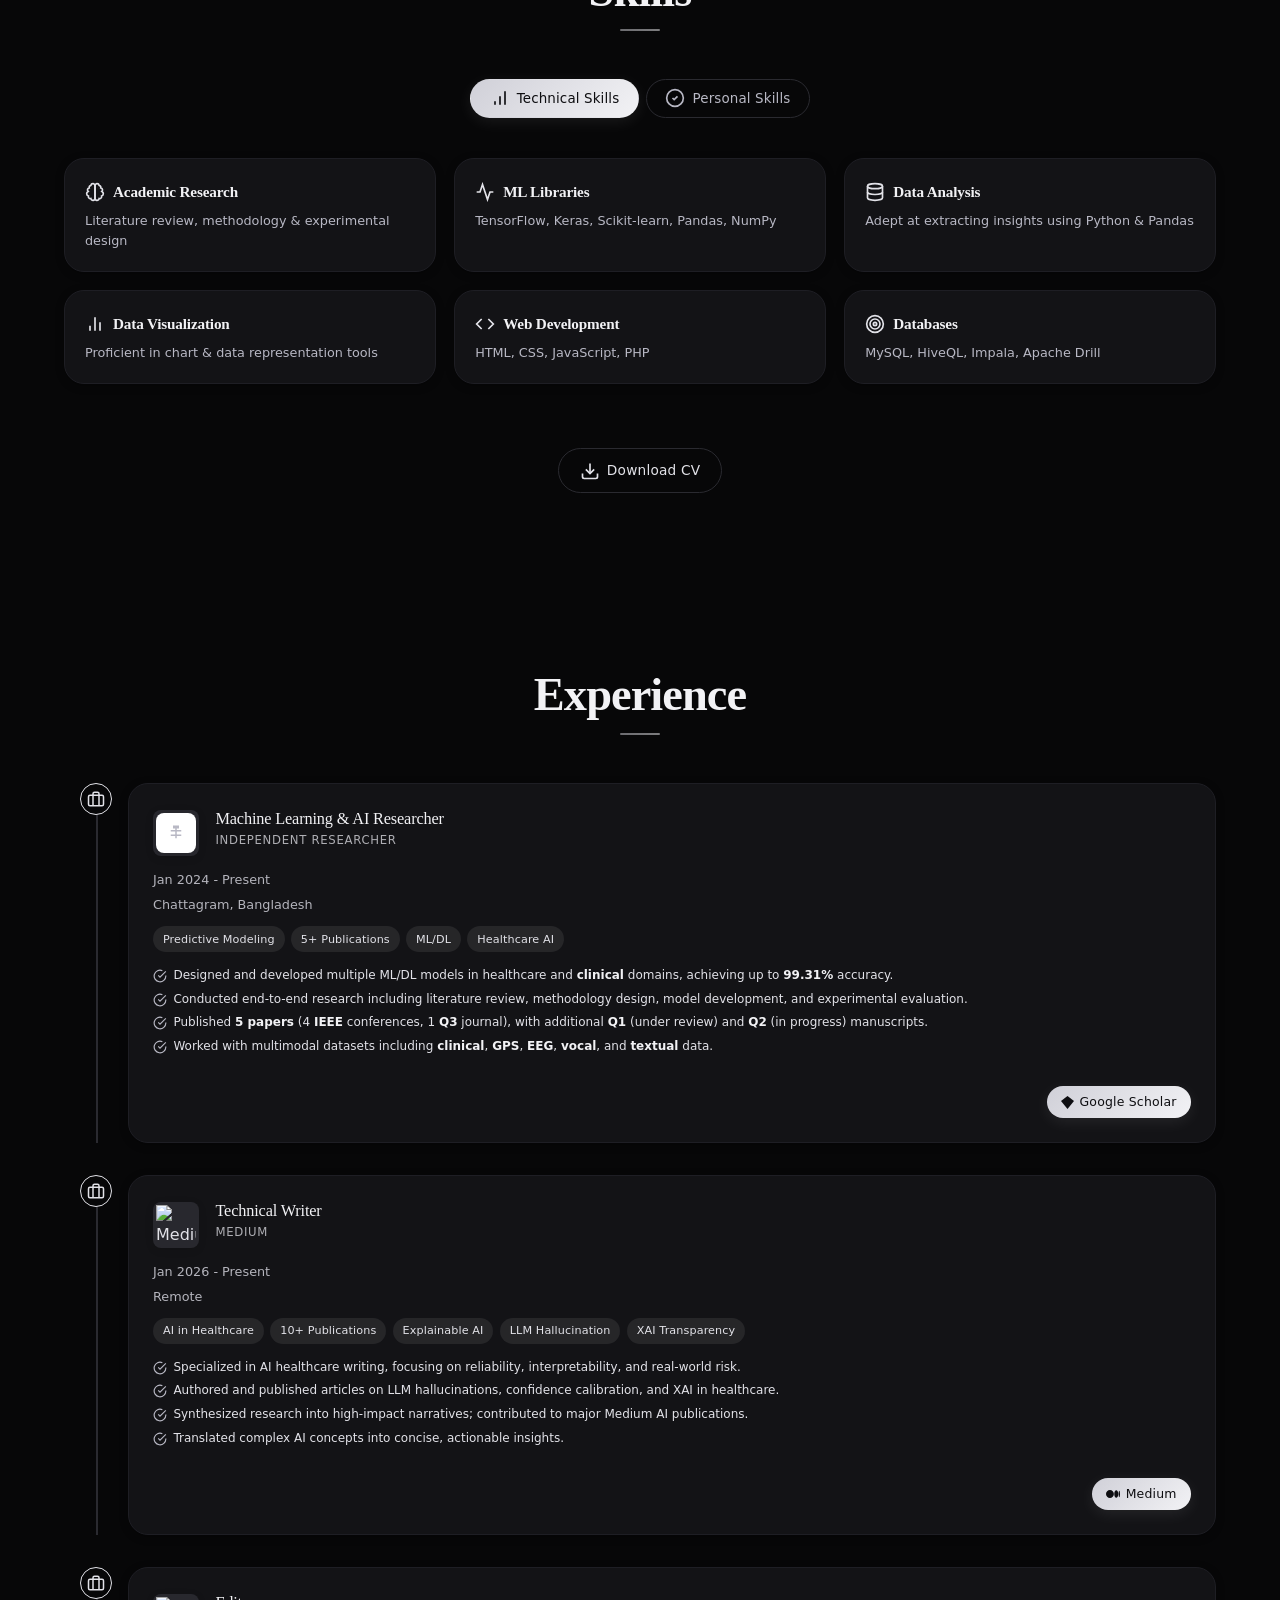
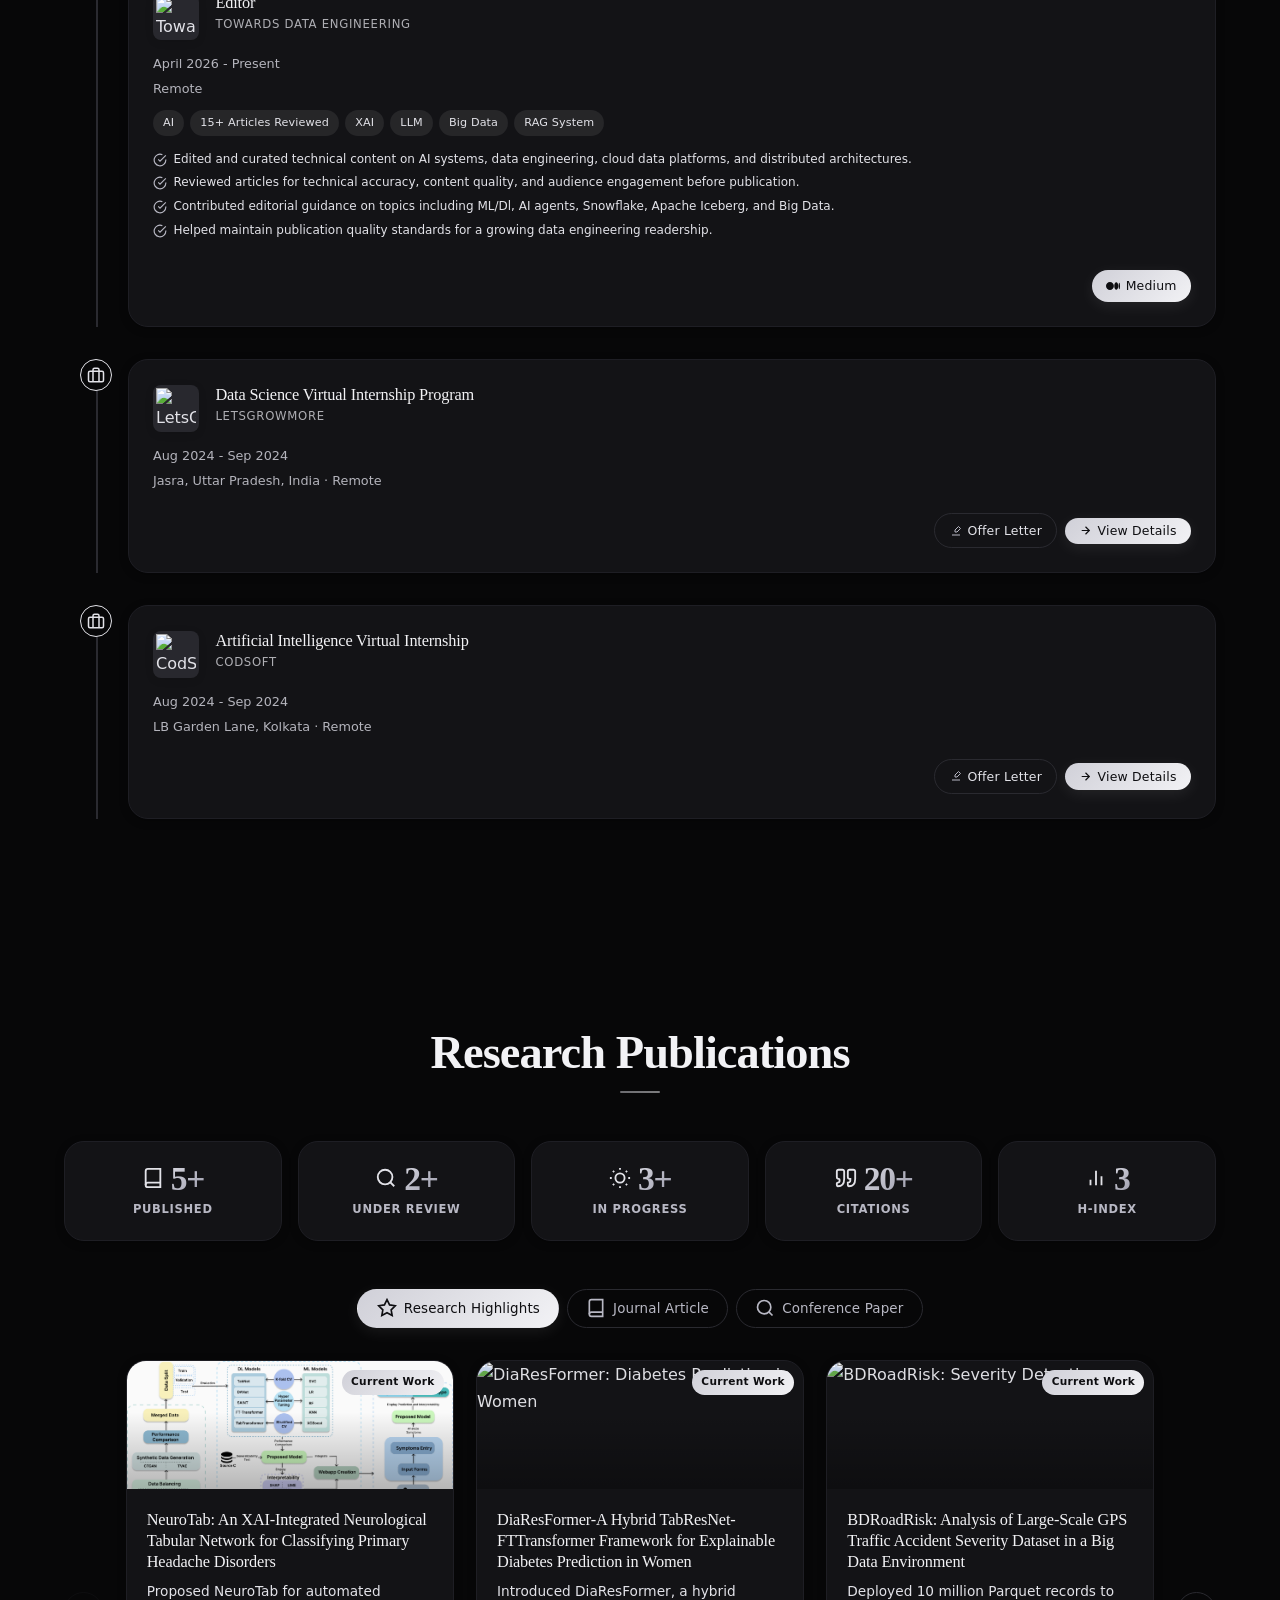
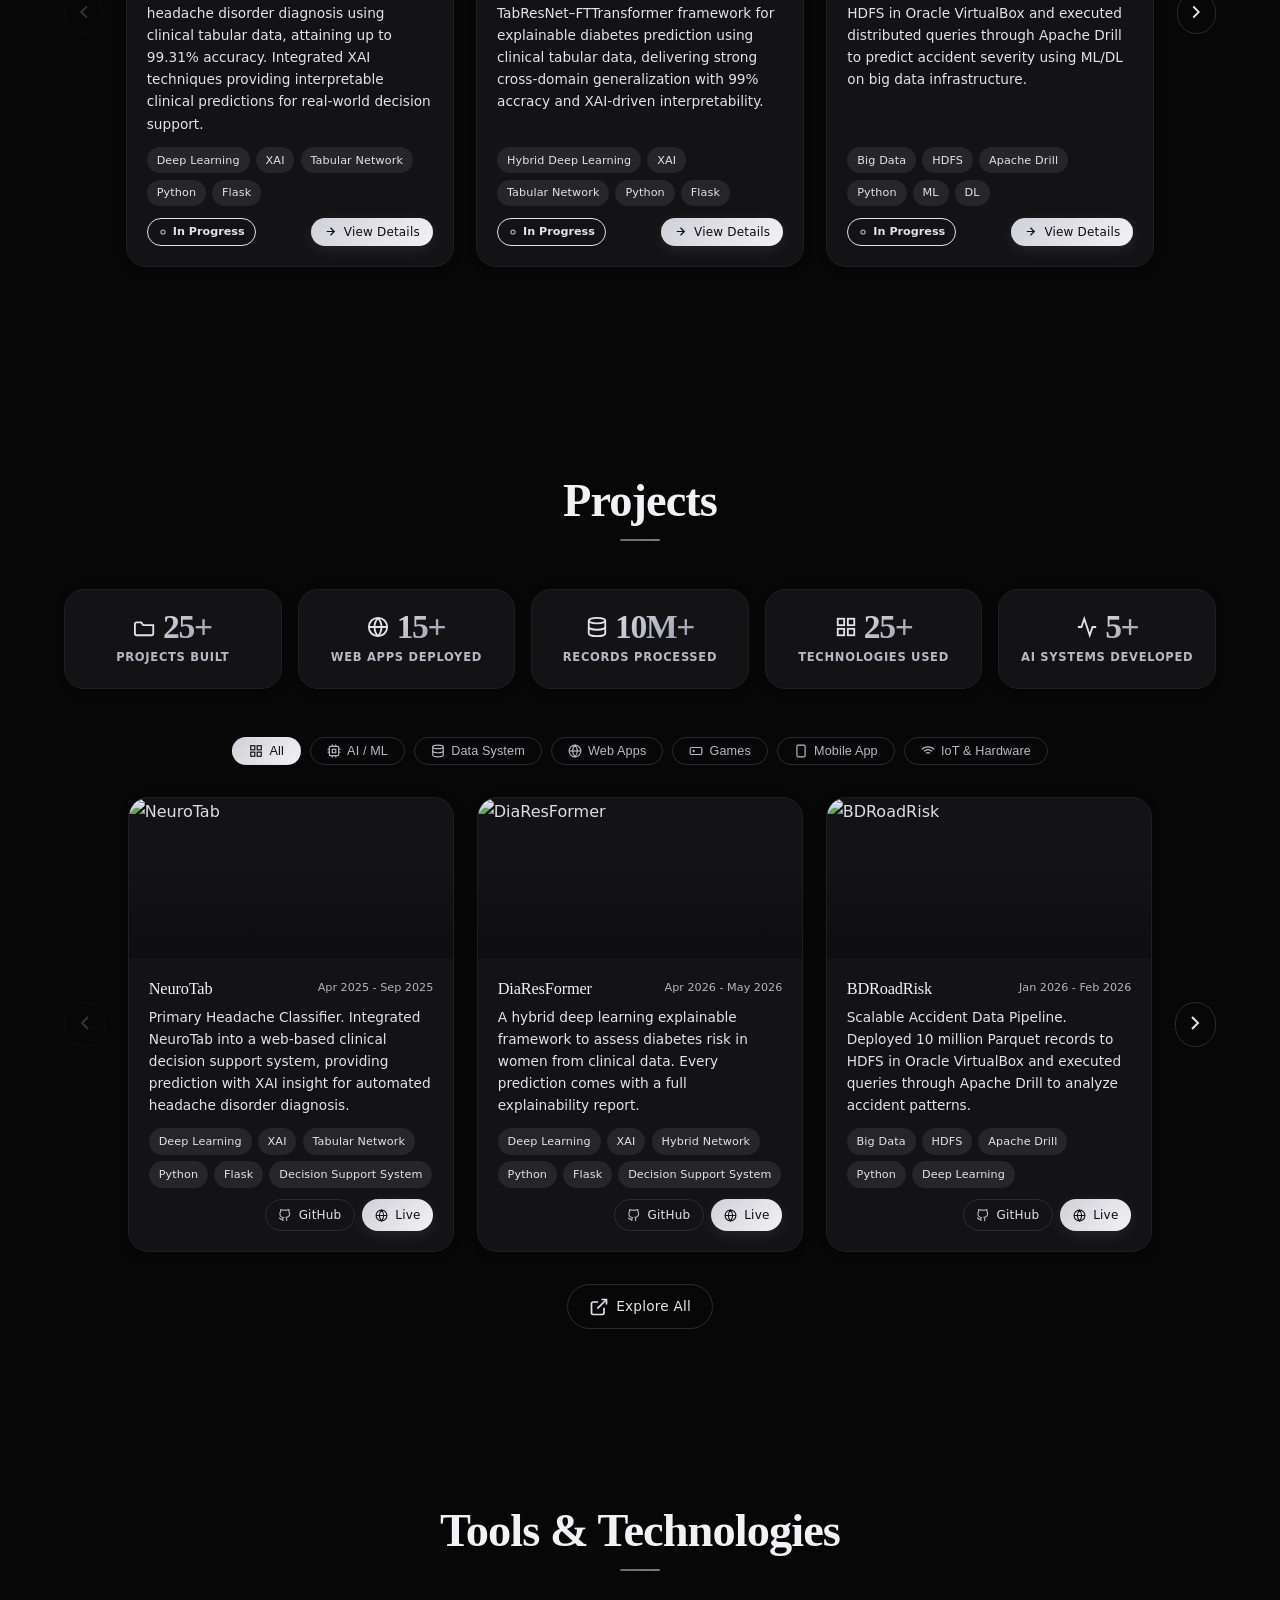
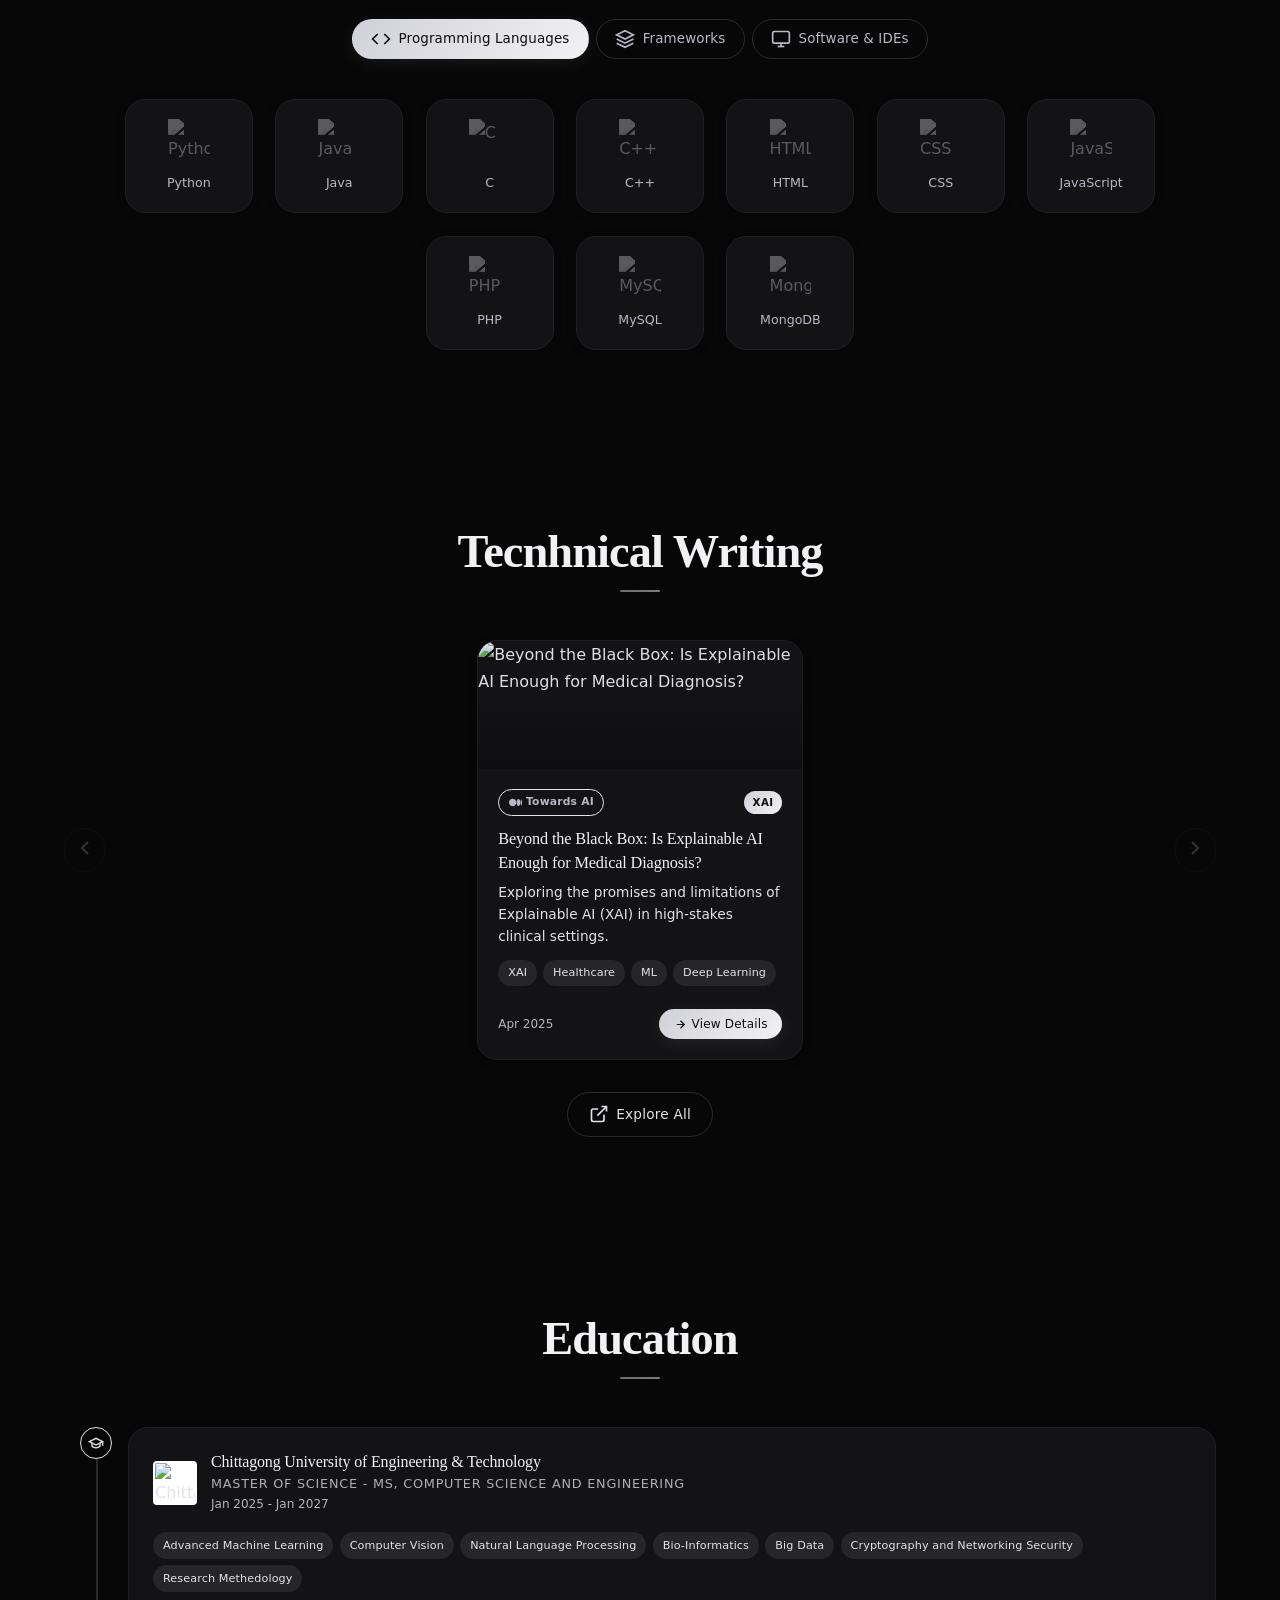
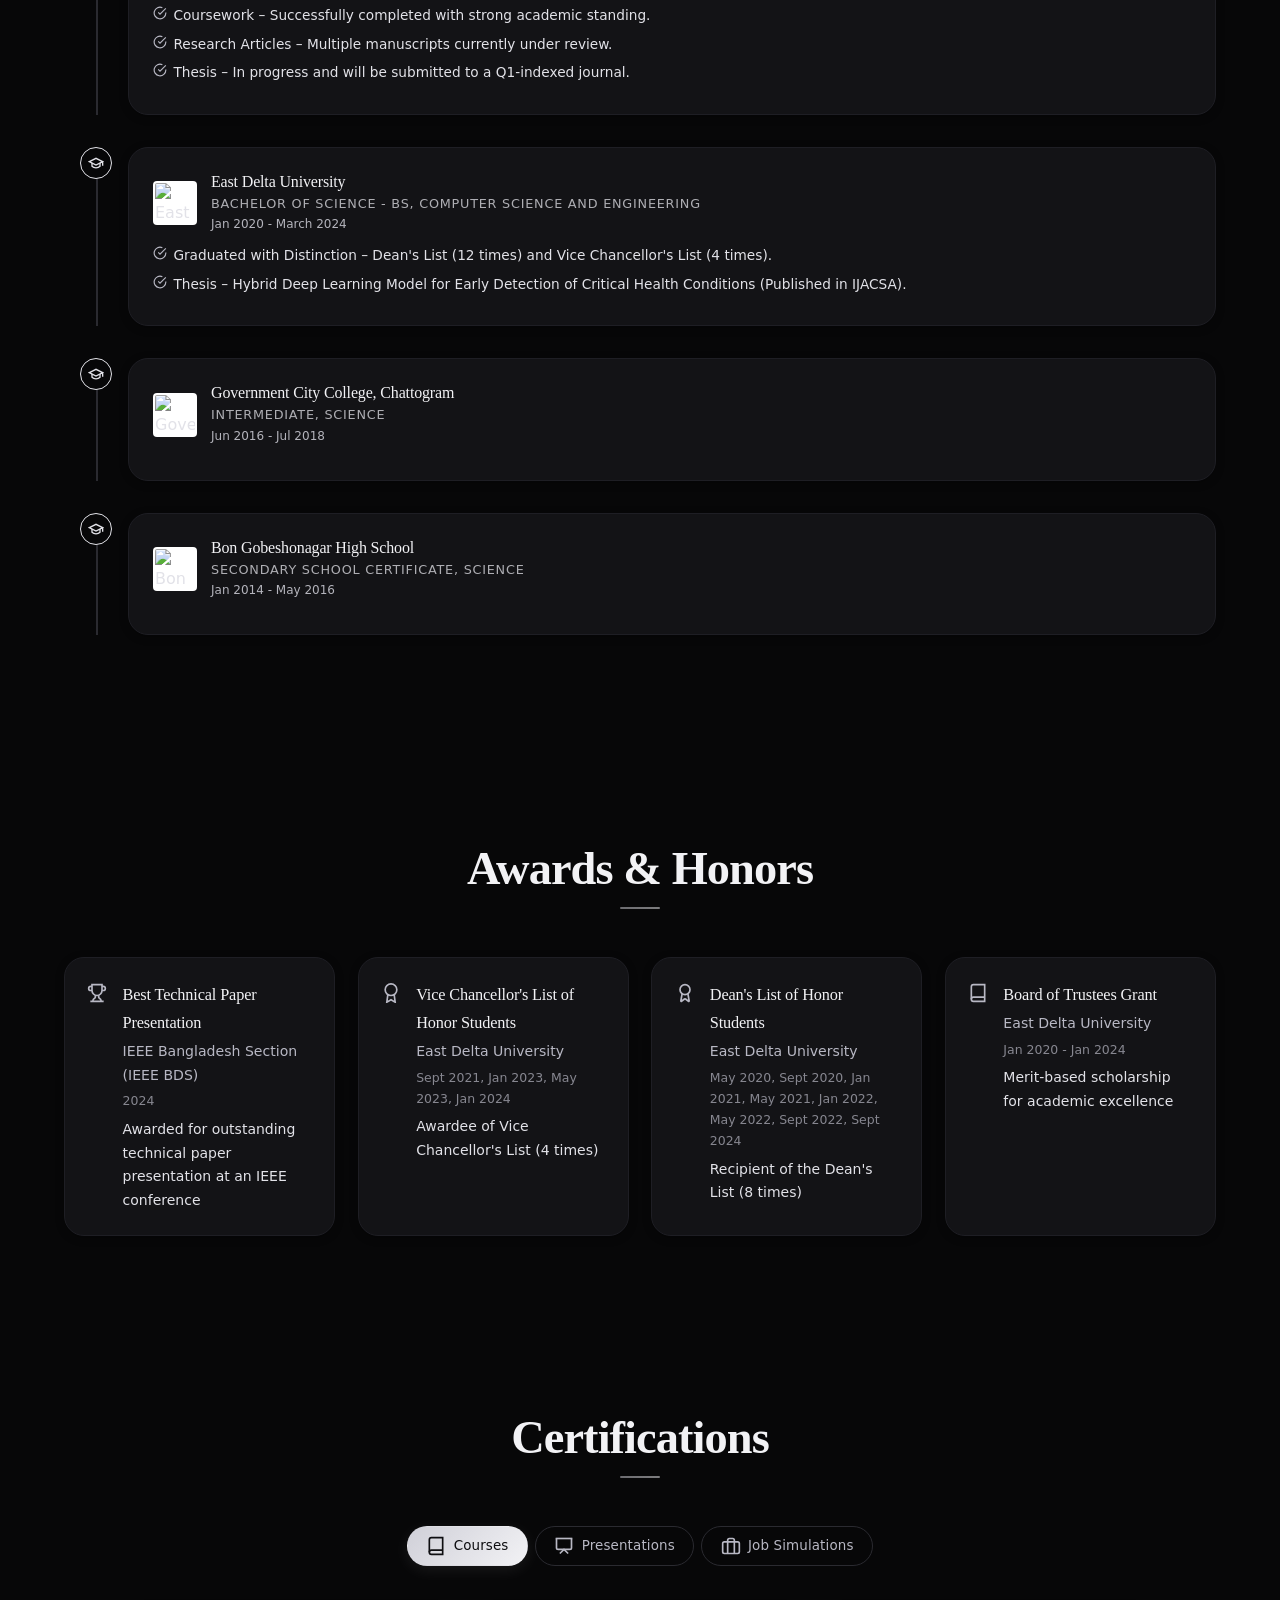
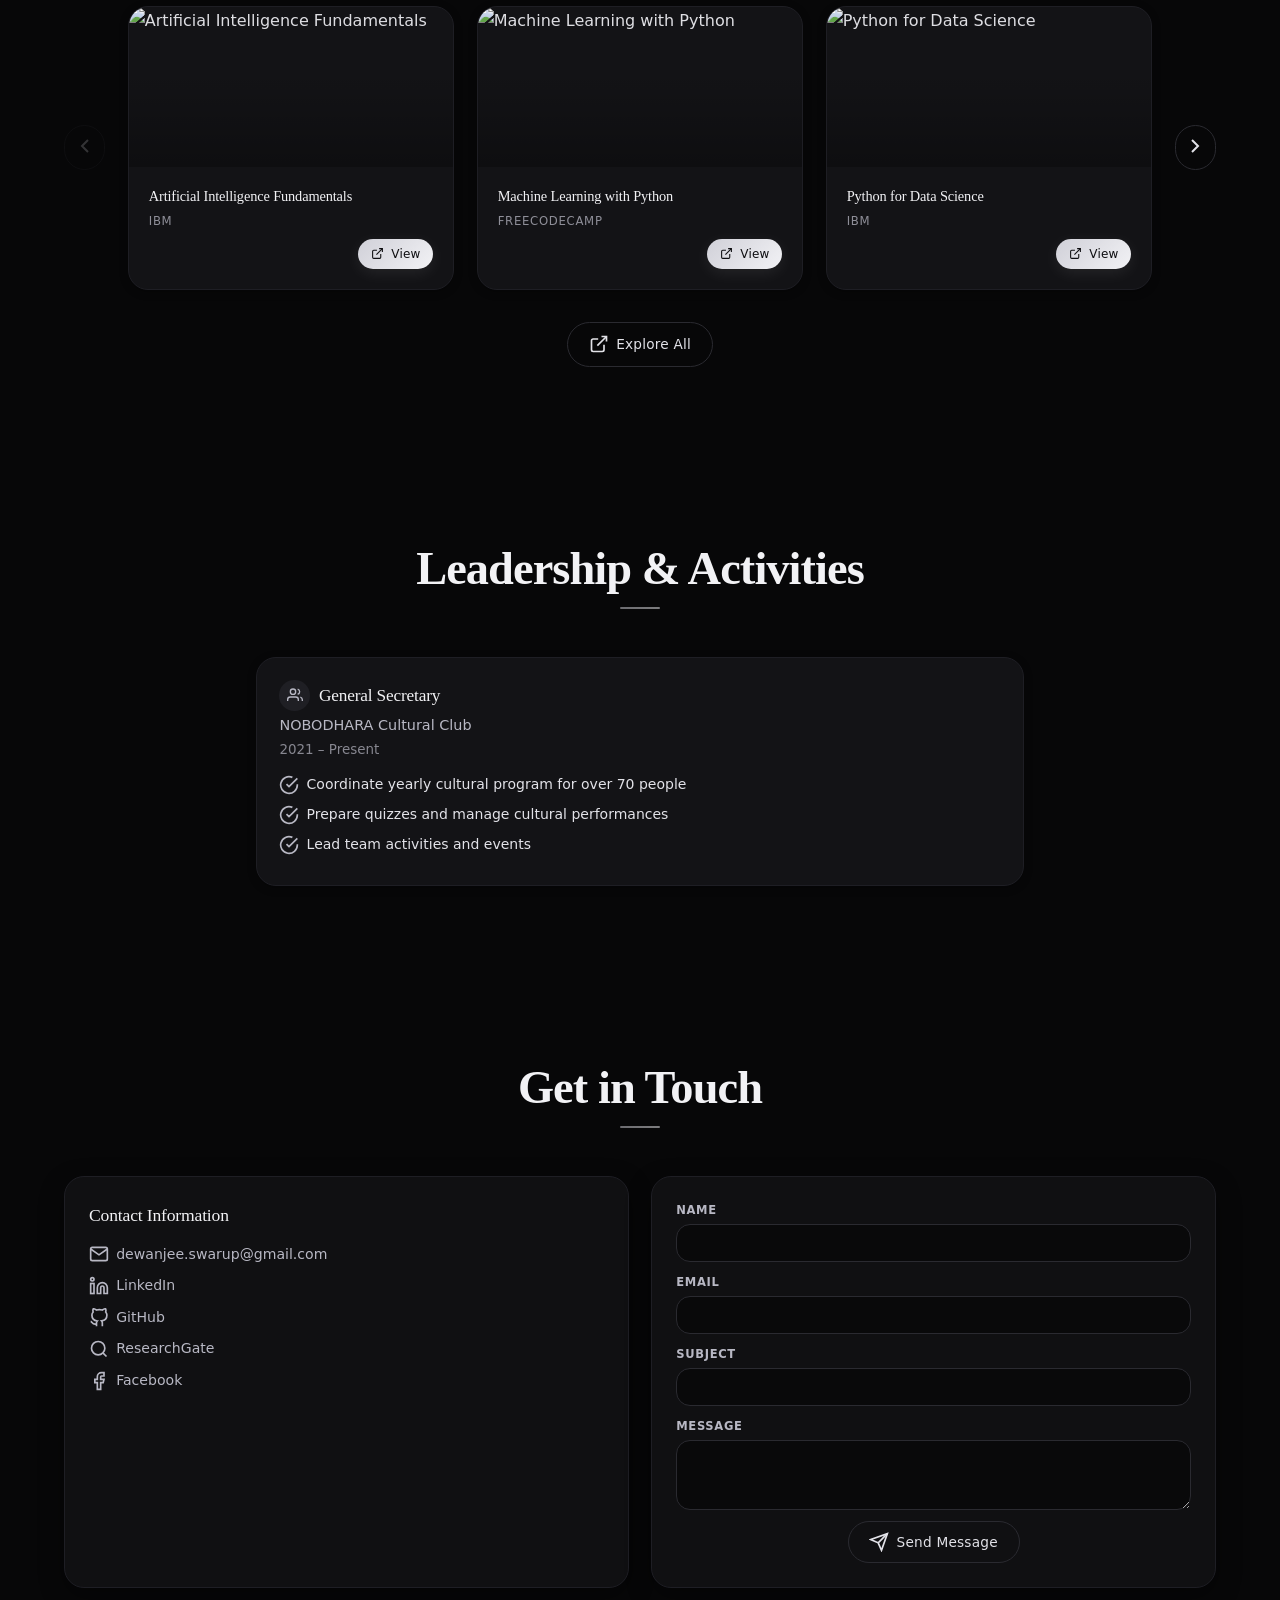
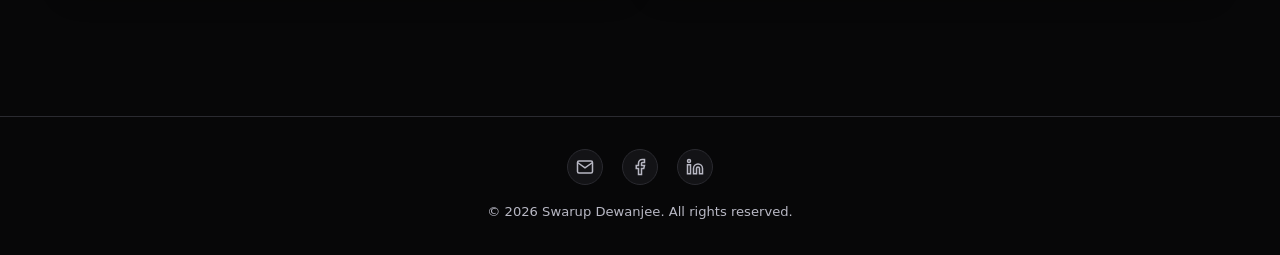
==== commit f372066b: "updated" ====
--- a/index.html
+++ b/index.html
@@ -245,20 +245,48 @@
                             </span>
                         </div>
                         <div class="hero-social">
-                            <a href="https://www.linkedin.com/in/swarup-dewanjee-a098741a1/" target="_blank" rel="noopener noreferrer" aria-label="LinkedIn Profile">
-                                <img src="https://upload.wikimedia.org/wikipedia/commons/4/43/Linkedin-web-vt.png" alt="LinkedIn" />
+                            <a href="https://www.linkedin.com/in/swarup-dewanjee-a098741a1/" target="_blank" rel="noopener noreferrer"
+                                aria-label="LinkedIn Profile" class="social-linkedin">
+                                <svg viewBox="0 0 16 16" fill="currentColor" aria-hidden="true">
+                                    <path
+                                        d="M0 1.146C0 .513.526 0 1.175 0h13.65C15.474 0 16 .513 16 1.146v13.708c0 .633-.526 1.146-1.175 1.146H1.175C.526 16 0 15.487 0 14.854zm4.943 12.248V6.169H2.542v7.225zm-1.2-8.212c.837 0 1.358-.554 1.358-1.248-.015-.709-.52-1.248-1.342-1.248S2.4 3.226 2.4 3.934c0 .694.521 1.248 1.327 1.248zm4.908 8.212V9.359c0-.216.016-.432.08-.586.173-.431.568-.878 1.232-.878.869 0 1.216.662 1.216 1.634v3.865h2.401V9.25c0-2.22-1.184-3.252-2.764-3.252-1.274 0-1.845.7-2.165 1.193v.025h-.016l.016-.025V6.169h-2.4c.03.678 0 7.225 0 7.225z" />
+                                </svg>
                             </a>
-                            <a href="https://github.com/Swarup113" target="_blank" rel="noopener noreferrer" aria-label="GitHub Profile">
-                                <img src="https://upload.wikimedia.org/wikipedia/commons/a/ae/Github-desktop-logo-symbol.svg" alt="GitHub" />
+                            <a href="https://github.com/Swarup113" target="_blank" rel="noopener noreferrer" aria-label="GitHub Profile"
+                                class="social-github">
+                                <svg viewBox="0 0 16 16" fill="currentColor" aria-hidden="true">
+                                    <path
+                                        d="M8 0C3.58 0 0 3.58 0 8c0 3.54 2.29 6.53 5.47 7.59.4.07.55-.17.55-.38 0-.19-.01-.82-.01-1.49-2.01.37-2.53-.49-2.69-.94-.09-.23-.48-.94-.82-1.13-.28-.15-.68-.52-.01-.53.63-.01 1.08.58 1.23.82.72 1.21 1.87.87 2.33.66.07-.52.28-.87.51-1.07-1.78-.2-3.64-.89-3.64-3.95 0-.87.31-1.59.82-2.15-.08-.2-.36-1.02.08-2.12 0 0 .67-.21 2.2.82.64-.18 1.32-.27 2-.27s1.36.09 2 .27c1.53-1.04 2.2-.82 2.2-.82.44 1.1.16 1.92.08 2.12.51.56.82 1.27.82 2.15 0 3.07-1.87 3.75-3.65 3.95.29.25.54.73.54 1.48 0 1.07-.01 1.93-.01 2.2 0 .21.15.46.55.38A8.01 8.01 0 0 0 16 8c0-4.42-3.58-8-8-8" />
+                                </svg>
                             </a>
-                            <a href="https://www.researchgate.net/profile/Swarup-Dewanjee" target="_blank" rel="noopener noreferrer" aria-label="ResearchGate Profile">
-                                <img src="https://upload.wikimedia.org/wikipedia/commons/5/5e/ResearchGate_icon_SVG.svg" alt="ResearchGate" />
+                            <a href="https://www.researchgate.net/profile/Swarup-Dewanjee" target="_blank" rel="noopener noreferrer"
+                                aria-label="ResearchGate Profile" class="social-researchgate">
+                                <svg viewBox="0 0 448 512" preserveAspectRatio="xMidYMid slice" fill="currentColor" aria-hidden="true">
+                                    <path
+                                        d="M0 32v448h448V32H0zm262.2 334.4c-6.6 3-33.2 6-50-14.2-9.2-10.6-25.3-33.3-42.2-63.6-8.9 0-14.7 0-21.4-.6v46.4c0 23.5 6 21.2 25.8 23.9v8.1c-6.9-.3-23.1-.8-35.6-.8-13.1 0-26.1.6-33.6.8v-8.1c15.5-2.9 22-1.3 22-23.9V225c0-22.6-6.4-21-22-23.9V193c25.8 1 53.1-.6 70.9-.6 31.7 0 55.9 14.4 55.9 45.6 0 21.1-16.7 42.2-39.2 47.5 13.6 24.2 30 45.6 42.2 58.9 7.2 7.8 17.2 14.7 27.2 14.7v7.3zm22.9-135c-23.3 0-32.2-15.7-32.2-32.2V167c0-12.2 8.8-30.4 34-30.4s30.4 17.9 30.4 17.9l-10.7 7.2s-5.5-12.5-19.7-12.5c-7.9 0-19.7 7.3-19.7 19.7v26.8c0 13.4 6.6 23.3 17.9 23.3 14.1 0 21.5-10.9 21.5-26.8h-17.9v-10.7h30.4c0 20.5 4.7 49.9-34 49.9zm-116.5 44.7c-9.4 0-13.6-.3-20-.8v-69.7c6.4-.6 15-.6 22.5-.6 23.3 0 37.2 12.2 37.2 34.5 0 21.9-15 36.6-39.7 36.6z" />
+                                </svg>
                             </a>
-                            <a href="https://scholar.google.com/citations?user=nlgsBIIAAAAJ&hl=en" target="_blank" rel="noopener noreferrer" aria-label="Google Scholar Profile">
-                                <img src="https://upload.wikimedia.org/wikipedia/commons/c/c7/Google_Scholar_logo.svg" alt="Google Scholar" />
+                            <a href="https://scholar.google.com/citations?user=nlgsBIIAAAAJ&hl=en" target="_blank" rel="noopener noreferrer"
+                                aria-label="Google Scholar Profile" class="social-scholar">
+                                <svg viewBox="0 0 512 512" fill="currentColor" aria-hidden="true">
+                                    <path
+                                        d="M390.9 298.5c0 0 0 .1 .1 .1c9.2 19.4 14.4 41.1 14.4 64C405.3 445.1 338.5 512 256 512s-149.3-66.9-149.3-149.3c0-22.9 5.2-44.6 14.4-64h0c1.7-3.6 3.6-7.2 5.6-10.7c4.4-7.6 9.4-14.7 15-21.3c27.4-32.6 68.5-53.3 114.4-53.3c33.6 0 64.6 11.1 89.6 29.9c9.1 6.9 17.4 14.7 24.8 23.5c5.6 6.6 10.6 13.8 15 21.3c2 3.4 3.8 7 5.5 10.5zm26.4-18.8c-30.1-58.4-91-98.4-161.3-98.4s-131.2 40-161.3 98.4L0 202.7 256 0 512 202.7l-94.7 77.1z" />
+                                </svg>
                             </a>
-                            <a href="https://orcid.org/0009-0004-6092-8473" target="_blank" rel="noopener noreferrer" aria-label="ORCID Profile">
-                                <img src="https://upload.wikimedia.org/wikipedia/commons/0/06/ORCID_iD.svg" alt="ORCID" />
+                            <a href="https://orcid.org/0009-0004-6092-8473" target="_blank" rel="noopener noreferrer" aria-label="ORCID Profile"
+                                class="social-orcid">
+                                <svg viewBox="0 0 32 32" fill="currentColor" aria-hidden="true">
+                                    <path
+                                        d="M16 0c-8.839 0-16 7.161-16 16s7.161 16 16 16c8.839 0 16-7.161 16-16s-7.161-16-16-16zM9.823 5.839c0.704 0 1.265 0.573 1.265 1.26 0 0.688-0.561 1.265-1.265 1.265-0.692-0.004-1.26-0.567-1.26-1.265 0-0.697 0.563-1.26 1.26-1.26zM8.864 9.885h1.923v13.391h-1.923zM13.615 9.885h5.197c4.948 0 7.125 3.541 7.125 6.703 0 3.439-2.687 6.699-7.099 6.699h-5.224zM15.536 11.625v9.927h3.063c4.365 0 5.365-3.312 5.365-4.964 0-2.687-1.713-4.963-5.464-4.963z" />
+                                </svg>
+                            </a>
+                            <a href="https://medium.com/@dewanjee.swarup" target="_blank" rel="noopener noreferrer" aria-label="Medium Profile"
+                                class="social-medium icon-glyph">
+                                <svg viewBox="0 0 24 24" fill="currentColor" aria-hidden="true">
+                                    <circle cx="5" cy="12" r="4.5" />
+                                    <ellipse cx="14" cy="12" rx="3" ry="4.5" />
+                                    <ellipse cx="21" cy="12" rx="1.2" ry="4.5" />
+                                </svg>
                             </a>
                         </div>
     
--- a/css/styles.css
+++ b/css/styles.css
@@ -565,19 +565,54 @@
 body:not(.dark-theme) .info-item a:hover { color: var(--light-text); }
 body.dark-theme       .info-item a:hover { color: var(--dark-text-bright); }
 
-.hero-social { display: flex; justify-content: flex-start; gap: 0.9rem; margin-bottom: 2rem; }
+.hero-social { display: flex; justify-content: flex-start; gap: 0.75rem; margin-bottom: 2rem; }
 @media (max-width: 900px) { .hero-social { justify-content: center; } }
+
 .hero-social a {
     display: flex; align-items: center; justify-content: center;
-    width: 1.7rem; height: 1.7rem;
-    transition: transform 0.25s var(--ease-spring), opacity 0.22s;
-    opacity: 0.5; text-decoration: none;
-}
-.hero-social a:hover { transform: scale(1.2) translateY(-2px); opacity: 1; }
-.hero-social img { width: 100%; height: 100%; object-fit: contain; }
-.hero-social svg  { width: 100%; height: 100%; }
-body:not(.dark-theme) .hero-social svg { color: var(--light-text); }
-body.dark-theme       .hero-social svg { color: var(--dark-text); }
+    width: 1.9rem; height: 1.9rem;
+    border-radius: 50%;
+    border: 1.5px solid currentColor;
+    overflow: hidden;
+    text-decoration: none;
+    transition: transform 0.25s var(--ease-spring), color 0.25s var(--ease-out), border-color 0.25s var(--ease-out);
+}
+.hero-social svg { display: block; }
+
+.hero-social a.icon-badge svg { width: 92%; height: 92%; }
+
+.hero-social a.icon-glyph svg { width: 54%; height: 54%; }
+
+body:not(.dark-theme) .hero-social a { color: #242429; }
+body.dark-theme       .hero-social a { color: var(--dark-text-muted); }
+
+.hero-social a:hover,
+.hero-social a:active,
+.hero-social a:focus-visible { transform: scale(1.15) translateY(-2px); }
+
+/* Hover/tap: brand color */
+.hero-social a.social-linkedin:hover,    .hero-social a.social-linkedin:active,    .hero-social a.social-linkedin:focus-visible    { color: #0A66C2; }
+.hero-social a.social-researchgate:hover,.hero-social a.social-researchgate:active,.hero-social a.social-researchgate:focus-visible { color: #00CCBB; }
+.hero-social a.social-scholar:hover,     .hero-social a.social-scholar:active,     .hero-social a.social-scholar:focus-visible     { color: #4285F4; }
+.hero-social a.social-orcid:hover,       .hero-social a.social-orcid:active,       .hero-social a.social-orcid:focus-visible       { color: #A6CE39; }
+.hero-social a.social-researchgate svg {
+    width: 100%;
+    height: 100%;
+}
+
+body:not(.dark-theme) .hero-social a.social-github:hover,
+body:not(.dark-theme) .hero-social a.social-github:active,
+body:not(.dark-theme) .hero-social a.social-github:focus-visible { color: #181717; }
+body.dark-theme .hero-social a.social-github:hover,
+body.dark-theme .hero-social a.social-github:active,
+body.dark-theme .hero-social a.social-github:focus-visible { color: #f0f6fc; }
+
+body:not(.dark-theme) .hero-social a.social-medium:hover,
+body:not(.dark-theme) .hero-social a.social-medium:active,
+body:not(.dark-theme) .hero-social a.social-medium:focus-visible { color: #000000; }
+body.dark-theme .hero-social a.social-medium:hover,
+body.dark-theme .hero-social a.social-medium:active,
+body.dark-theme .hero-social a.social-medium:focus-visible { color: #f2f2f5; }
 
 .hero-buttons { display: flex; flex-wrap: wrap; justify-content: flex-start; gap: 0.7rem; }
 @media (max-width: 900px) { .hero-buttons { justify-content: center; } }
@@ -771,8 +806,12 @@
 
 /* ─── SKILL CARDS ───────────────────────────────────────────────── */
 .skills-grid { display: grid; grid-template-columns: repeat(3,1fr); gap: 1.15rem; }
-@media (max-width: 768px) { .skills-grid { grid-template-columns: repeat(2,1fr); } }
-
+@media (max-width: 768px) {
+    .skills-grid {
+        display: grid !important;
+        grid-template-columns: 1fr !important;
+    }
+}
 .skill-card {
     display: flex; flex-direction: column; gap: 0.38rem;
     padding: 1.25rem; border-radius: var(--radius-lg);
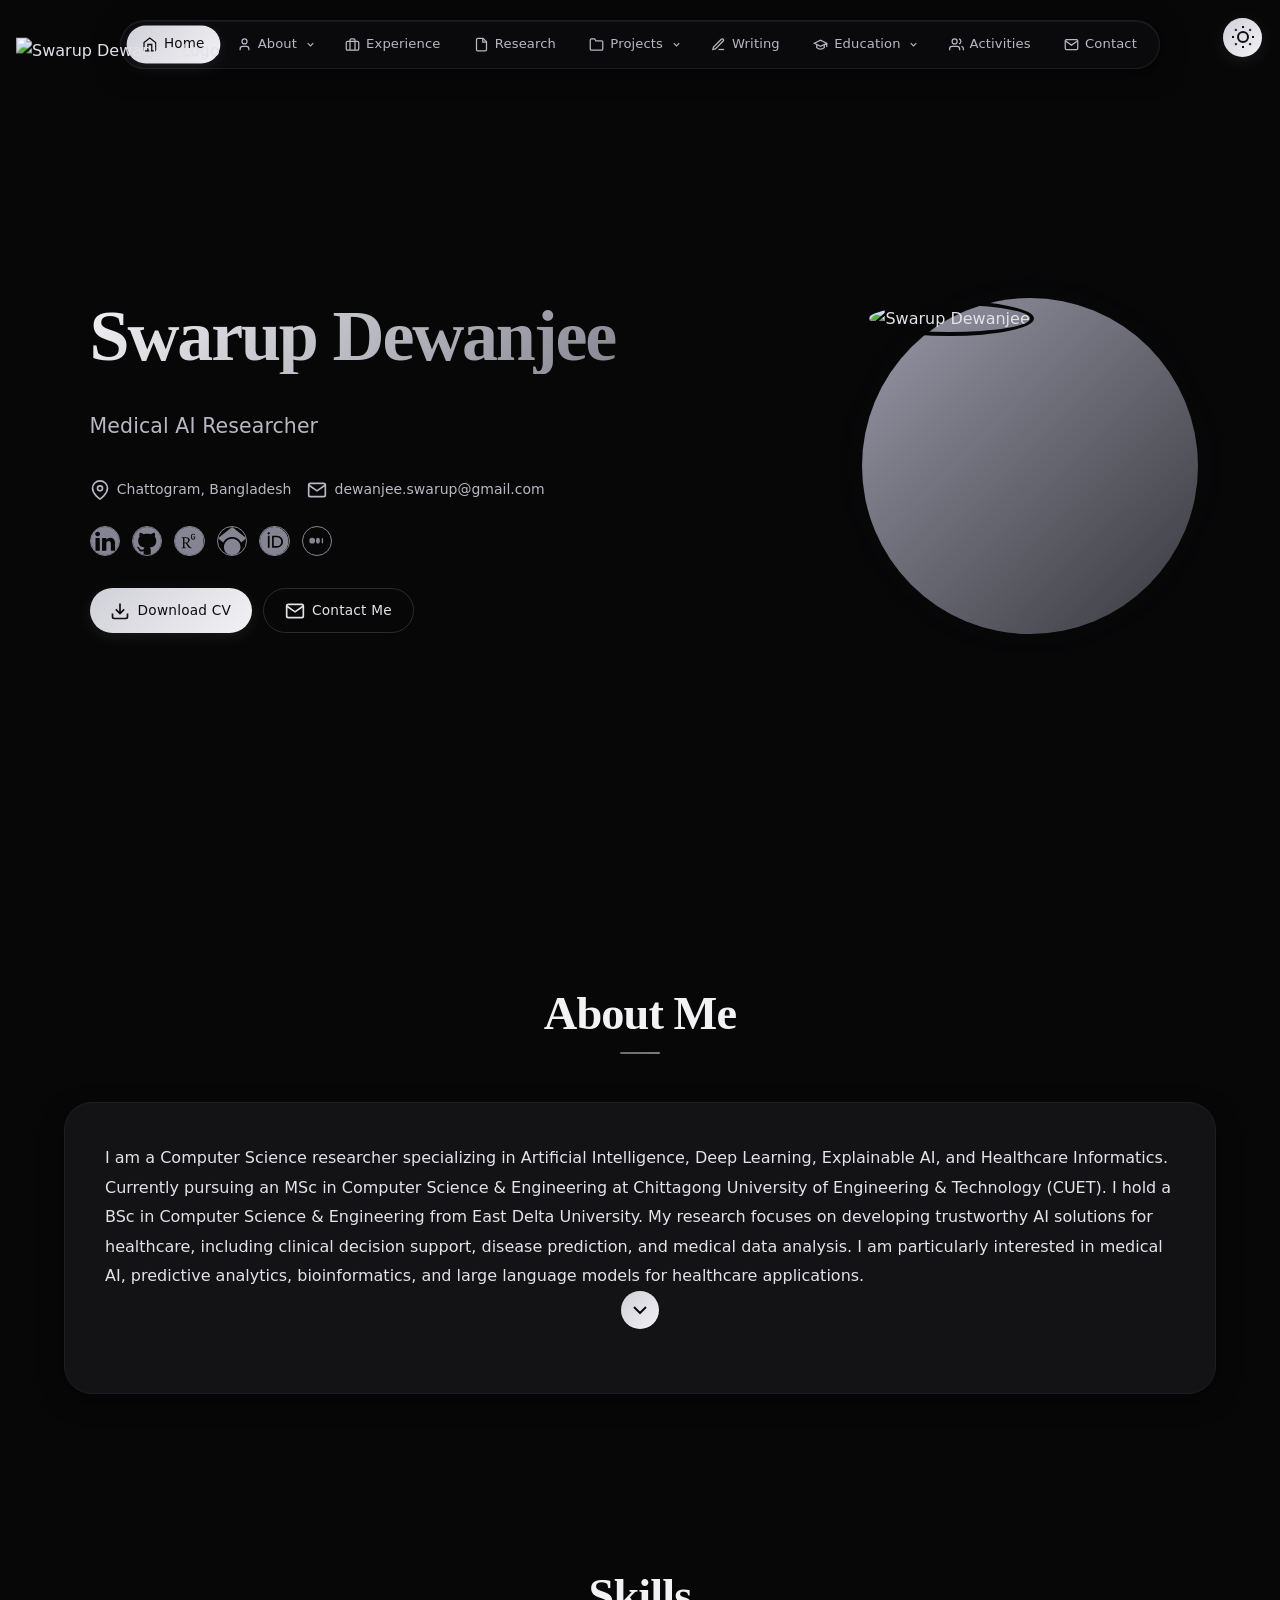
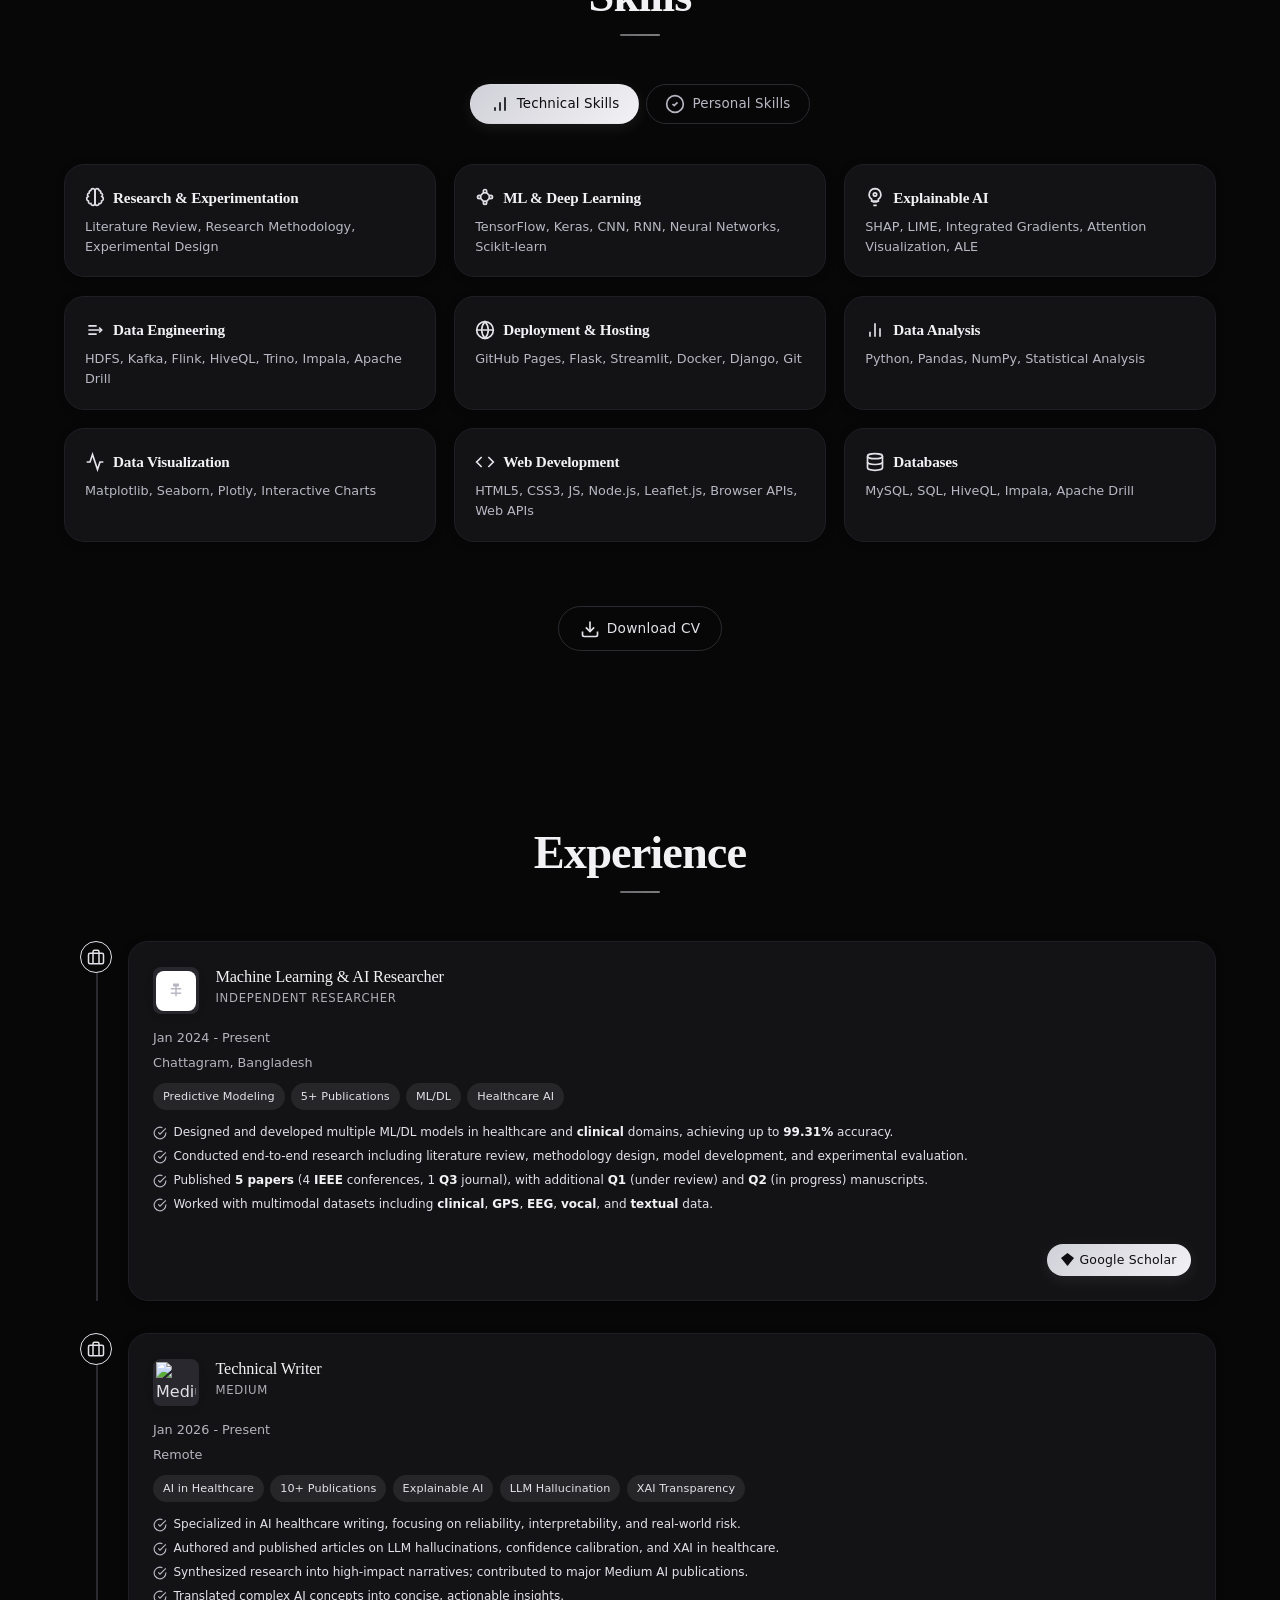
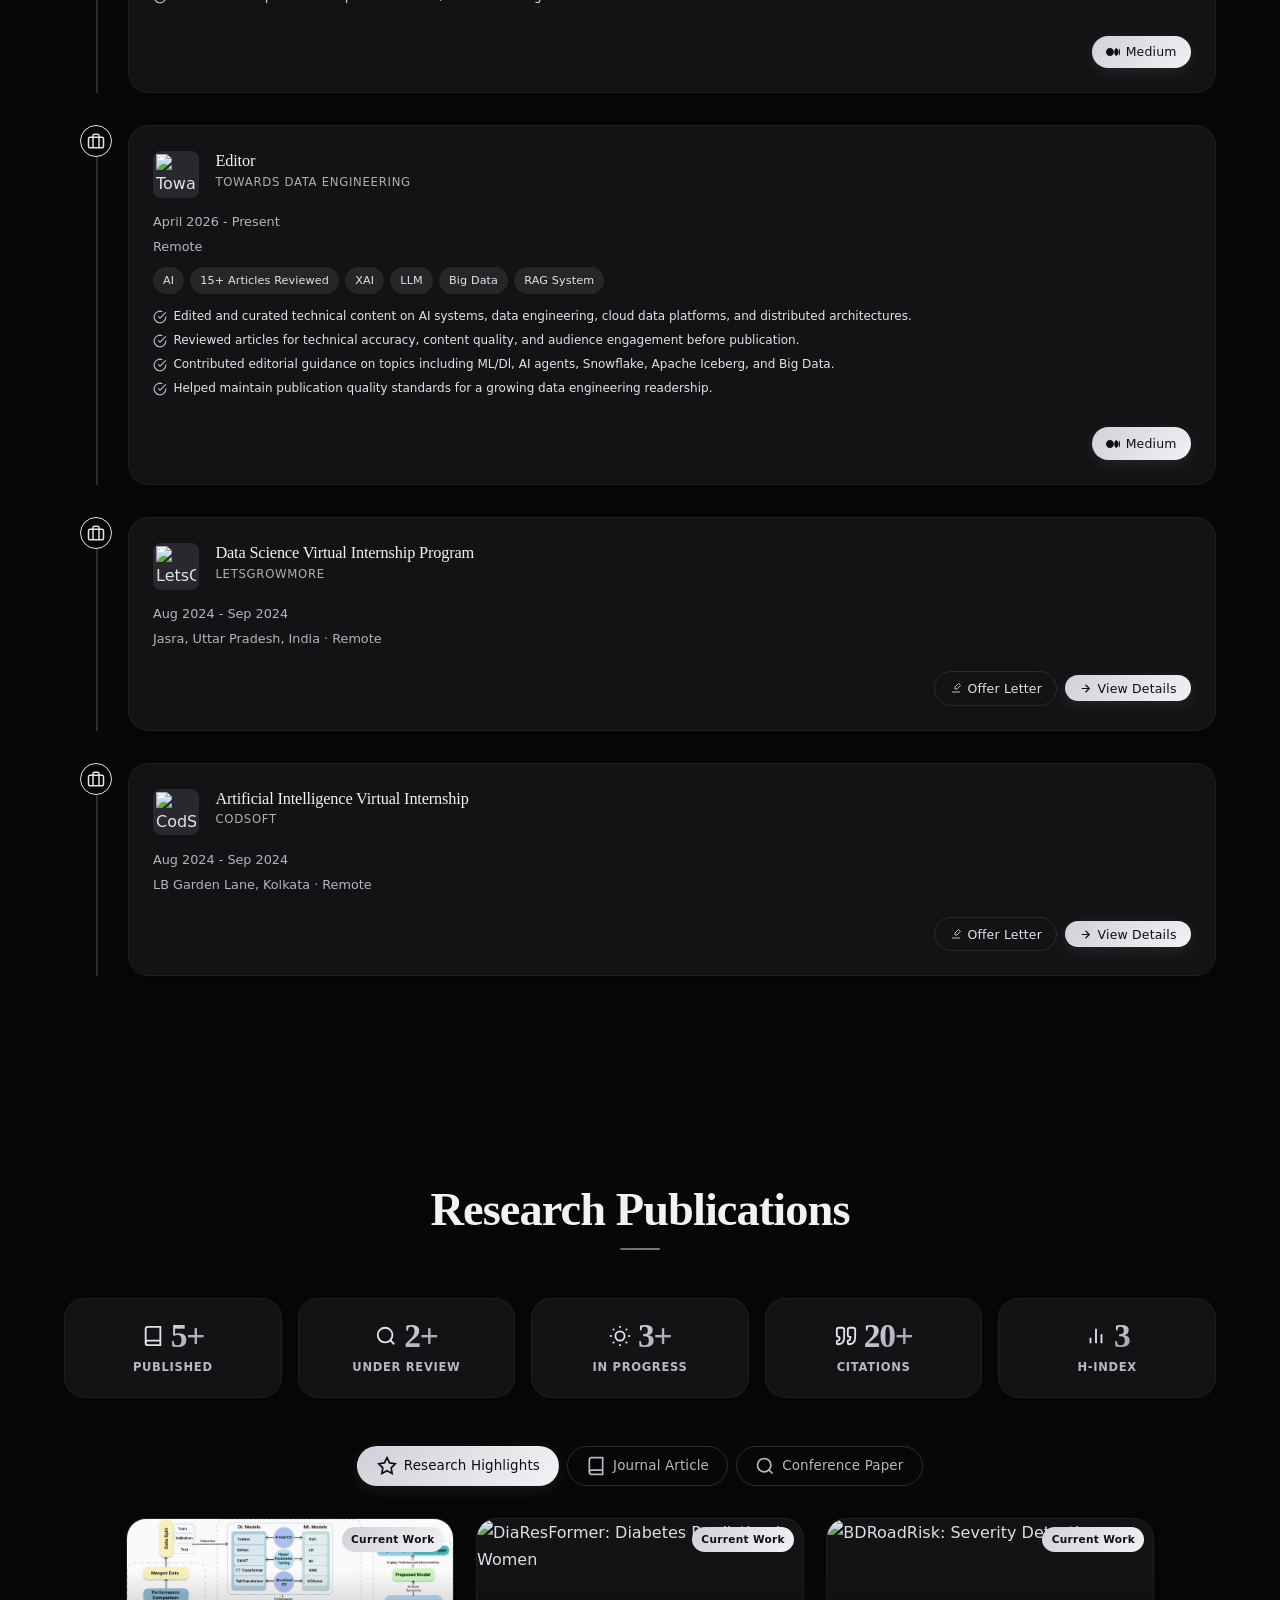
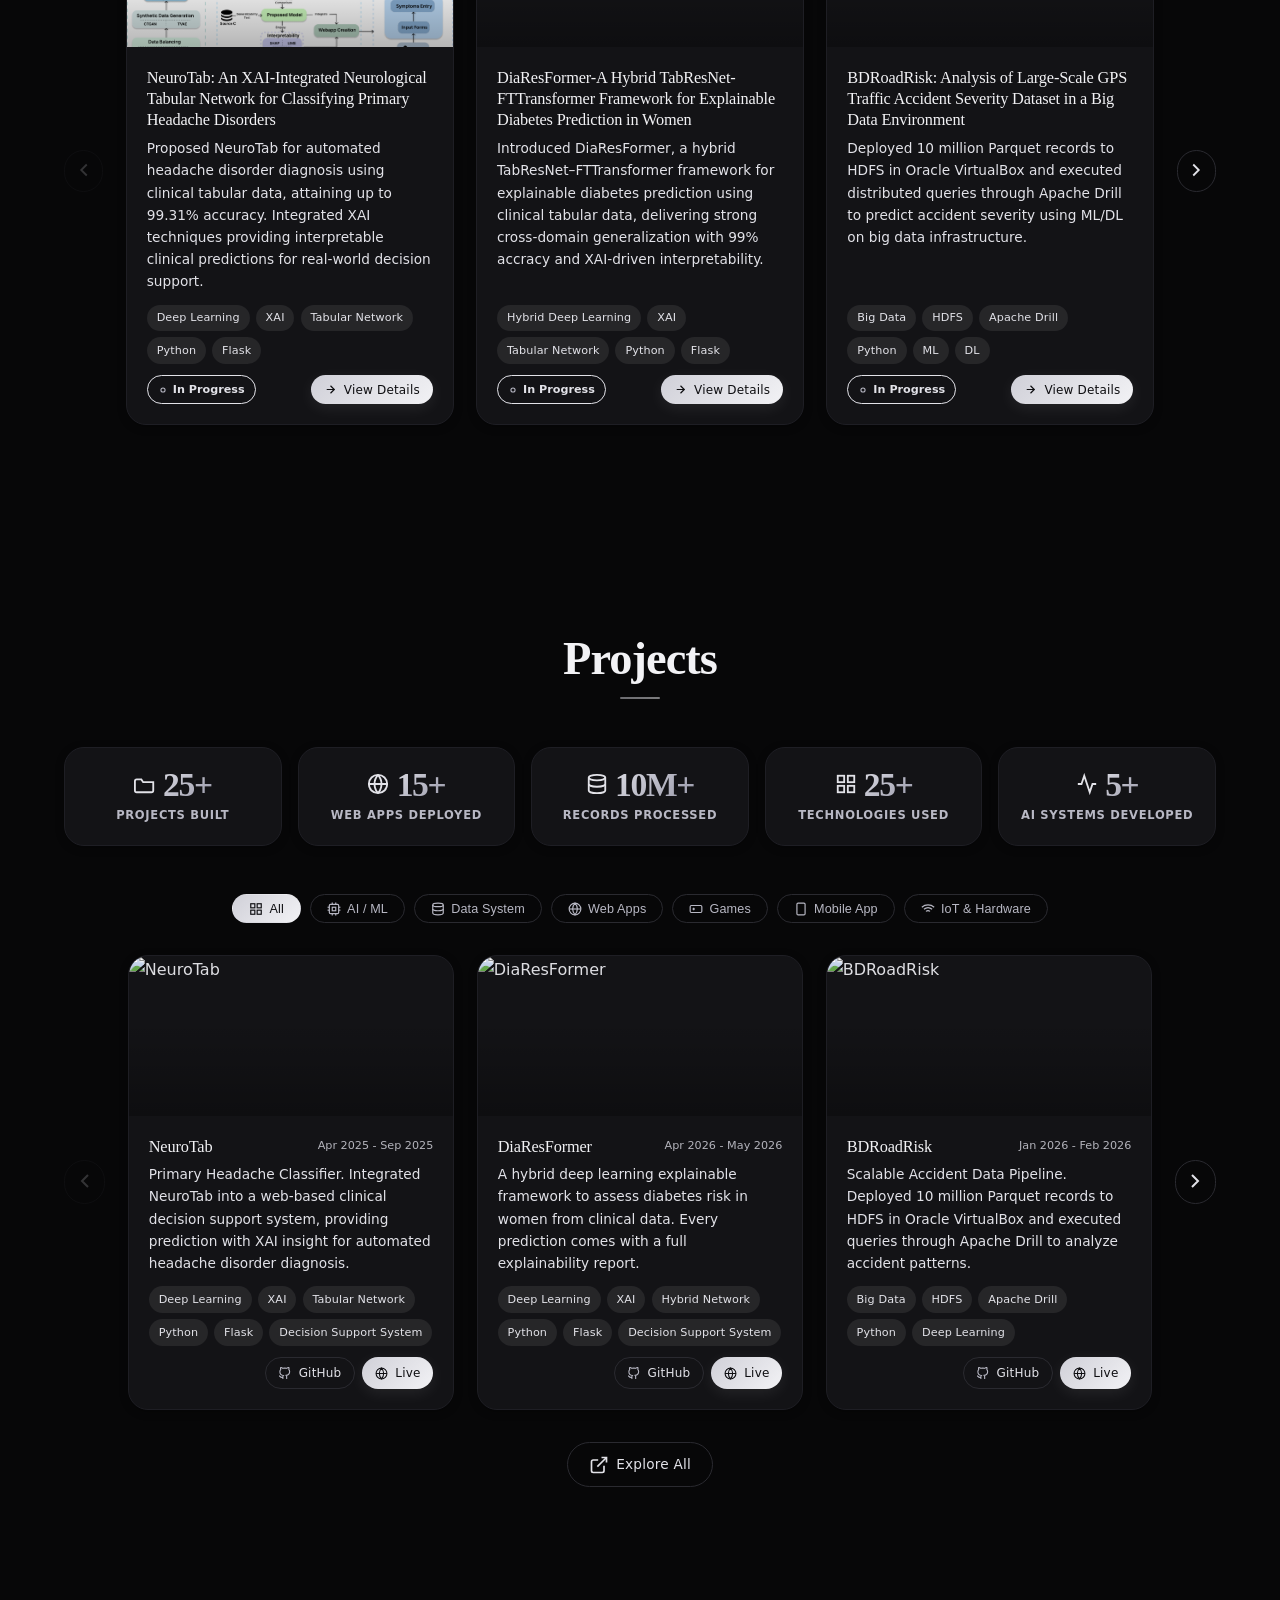
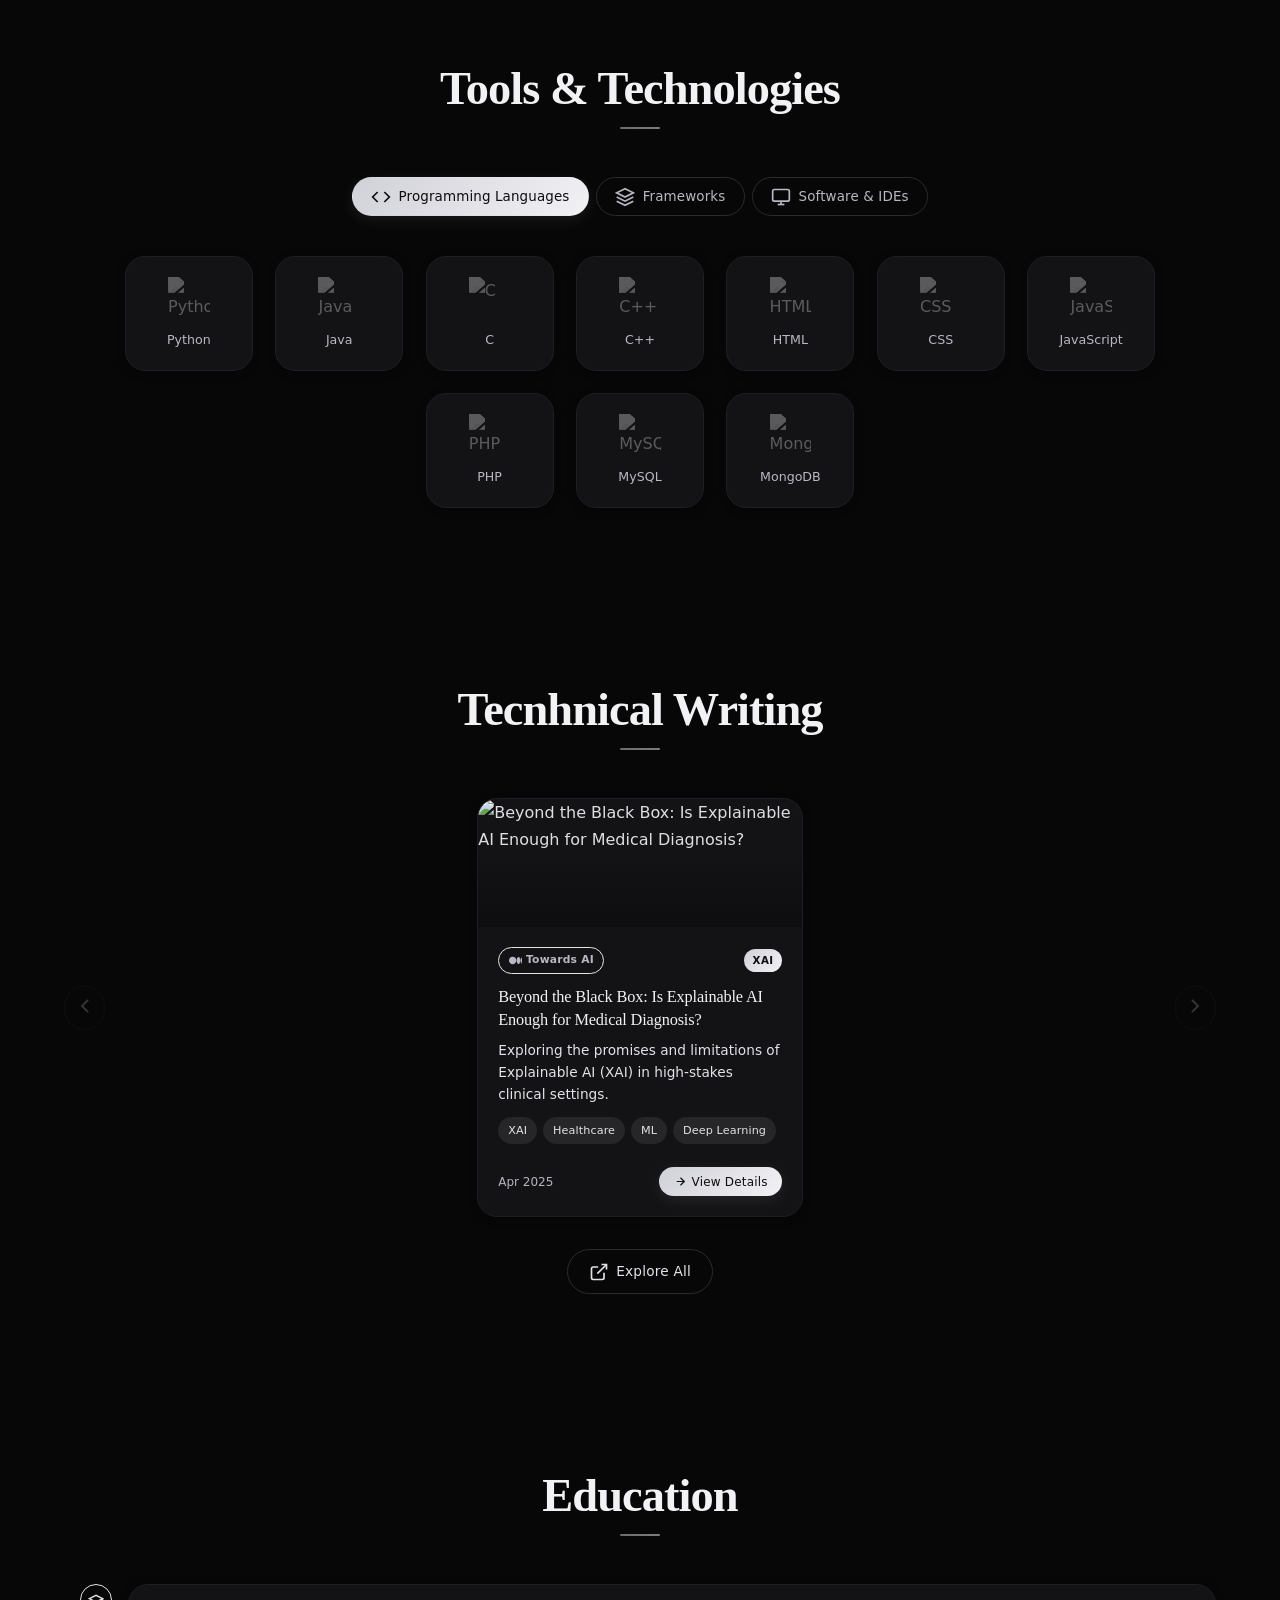
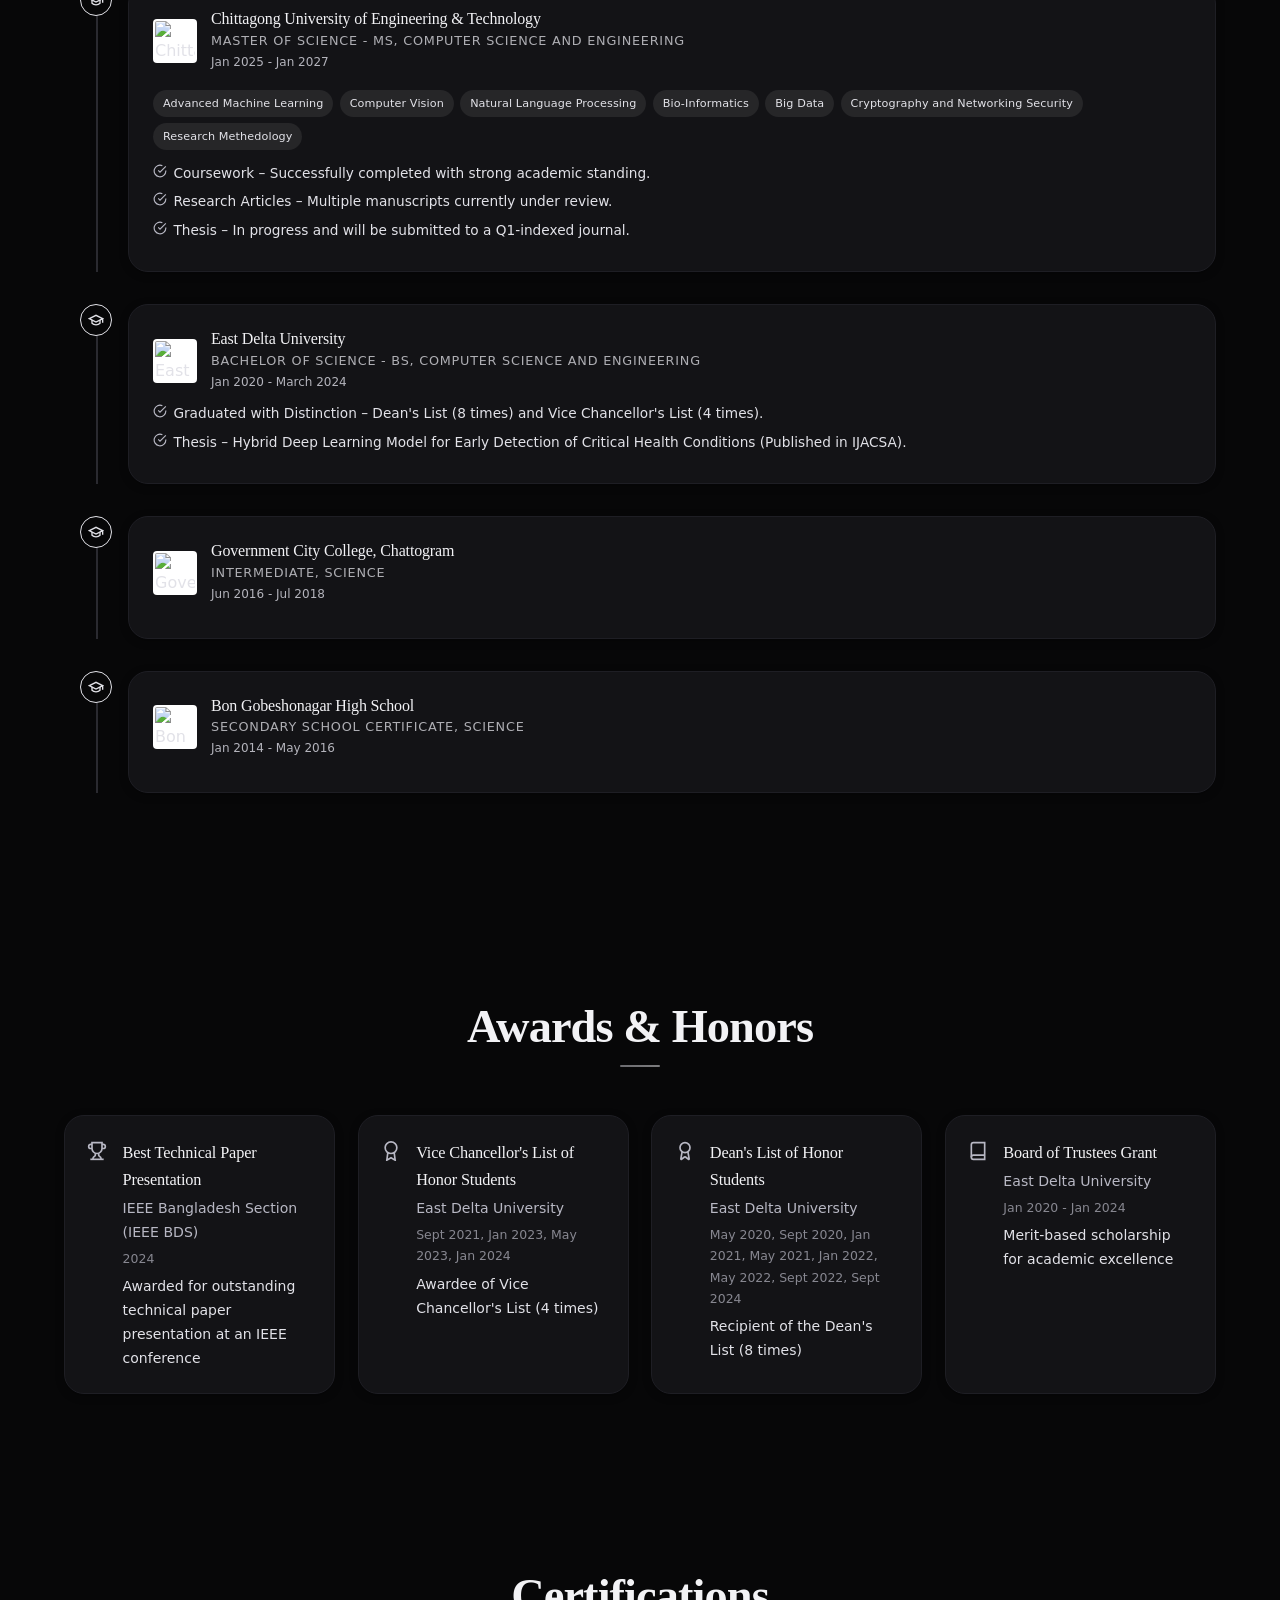
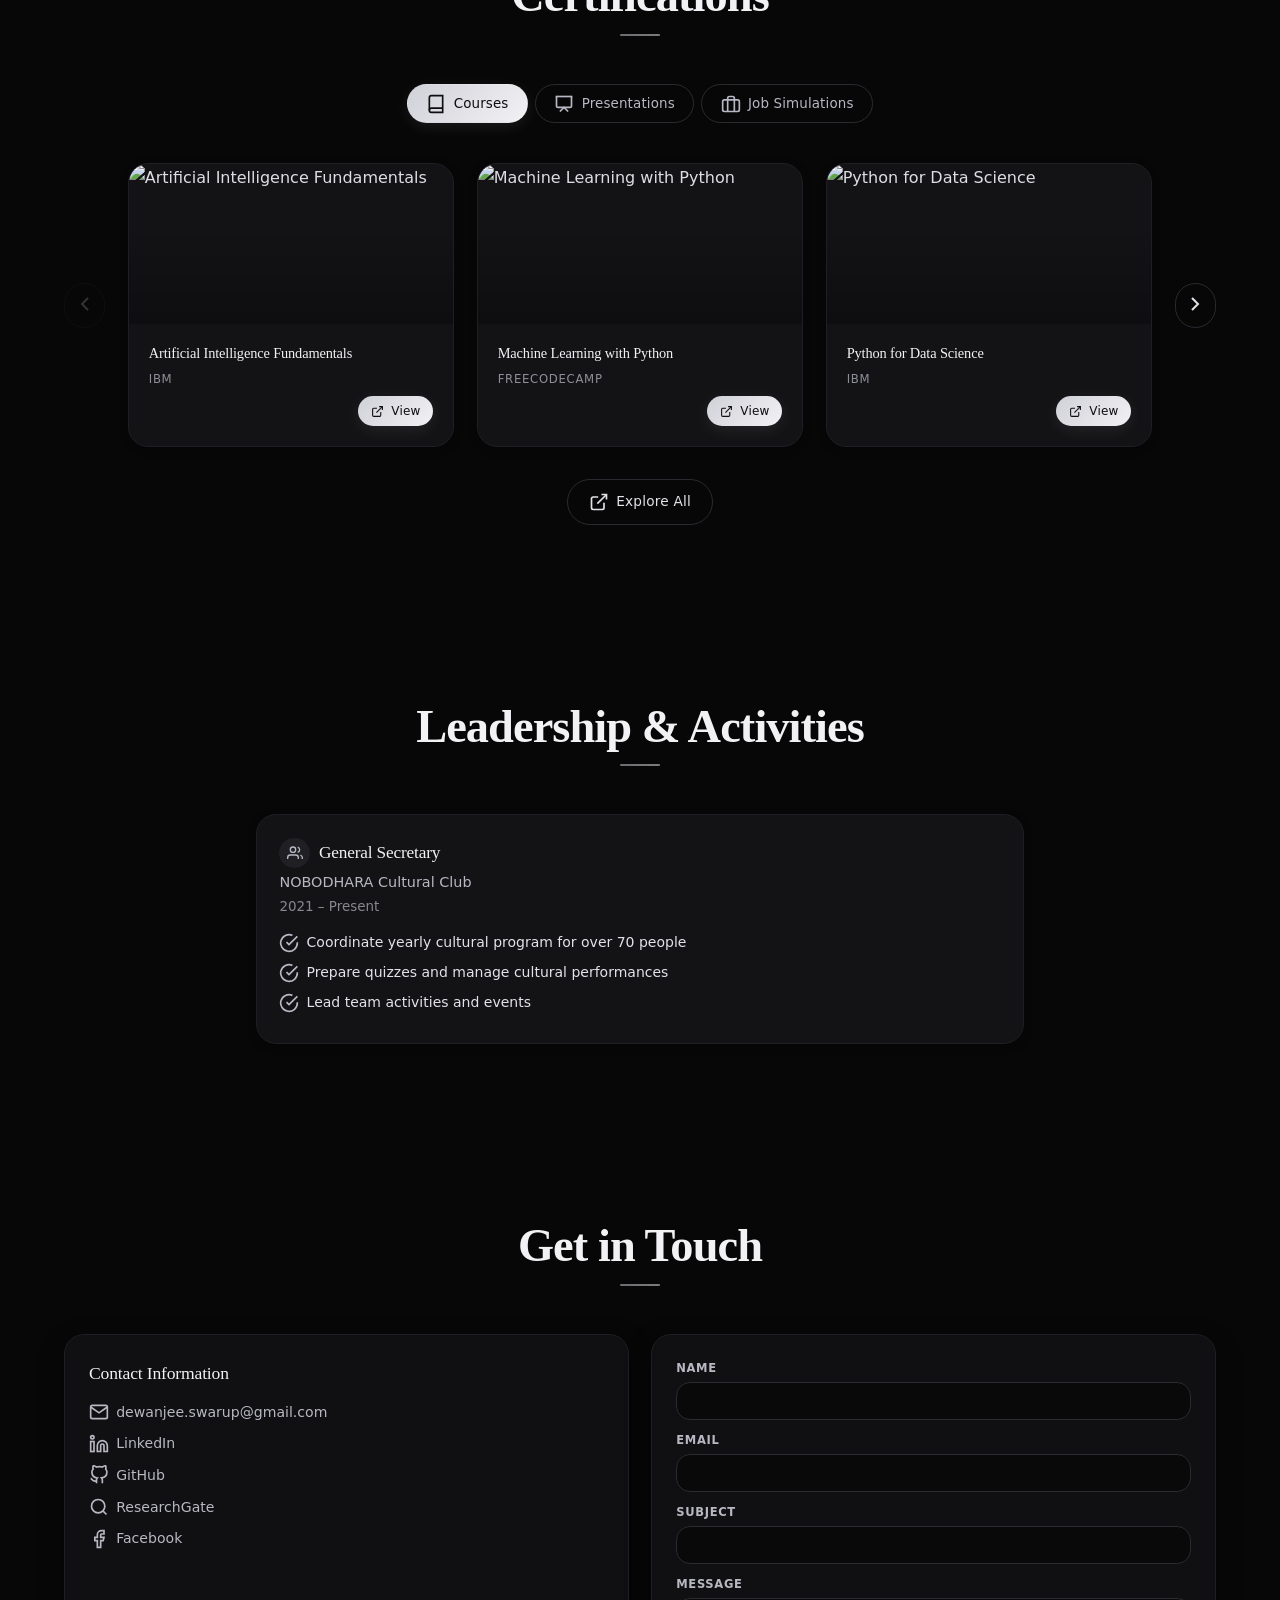
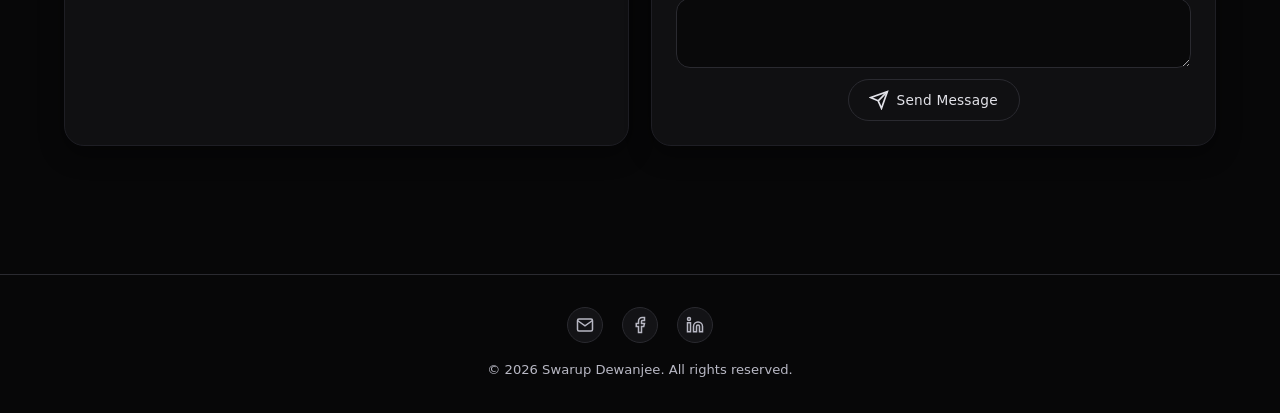
==== commit 0782c372: "updated" ====
--- a/index.html
+++ b/index.html
@@ -358,8 +358,7 @@
                 <h2 class="section-title">About Me</h2>
                 <div class="about-content">
                     <p class="about-text">
-                        I am a Computer Science researcher specializing in Artificial Intelligence, Deep Learning, and Healthcare Informatics. Currently, I am pursuing an MSc in Computer Science & Engineering at Chittagong University of Engineering & Technology (CUET). I hold a BSc in Computer Science & Engineering from East Delta University, where I built a strong foundation in machine learning, data analytics, and academic research.
-                    </p>
+                        I am a Computer Science researcher specializing in Artificial Intelligence, Deep Learning, Explainable AI, and Healthcare Informatics. Currently pursuing an MSc in Computer Science & Engineering at Chittagong University of Engineering & Technology (CUET).  I hold a BSc in Computer Science & Engineering from East Delta University. My research focuses on developing trustworthy AI solutions for healthcare, including clinical decision support, disease prediction, and medical data analysis. I am particularly interested in medical AI, predictive analytics, bioinformatics, and large language models for healthcare applications.
                     <button class="expand-btn" id="expand-research">
                         <svg width="24" height="24" viewBox="0 0 24 24" fill="none" stroke="currentColor" stroke-width="2">
                             <polyline points="6 9 12 15 18 9"></polyline>
@@ -414,7 +413,7 @@
                         </div>
                         <div class="research-summary">
                             <p>
-                                My research primarily revolves around AI applications in healthcare. With expertise in Python, PyTorch, and TensorFlow, I have contributed to multiple research projects and publications. I have authored and presented research papers at IEEE conferences, addressing early disease detection, clinical data interpretation, and AI applications in mental health.
+                                My research involves applying machine learning and deep learning methodologies to solve healthcare challenges using clinical, textual, and multimodal data. With expertise in Python, PyTorch, and TensorFlow, I develop predictive and explainable AI models focused on disease detection, healthcare analytics, and interpretable clinical decision-making. My work includes peer-reviewed research and IEEE conference and Scopus-indexed publications exploring medical AI, mental health analytics, and trustworthy AI for real-world healthcare applications.
                             </p>
                         </div>
                     </div>
--- a/css/styles.css
+++ b/css/styles.css
@@ -583,7 +583,7 @@
 
 .hero-social a.icon-glyph svg { width: 54%; height: 54%; }
 
-body:not(.dark-theme) .hero-social a { color: #242429; }
+body:not(.dark-theme) .hero-social a { color: #393940; }
 body.dark-theme       .hero-social a { color: var(--dark-text-muted); }
 
 .hero-social a:hover,
@@ -602,7 +602,7 @@
 
 body:not(.dark-theme) .hero-social a.social-github:hover,
 body:not(.dark-theme) .hero-social a.social-github:active,
-body:not(.dark-theme) .hero-social a.social-github:focus-visible { color: #181717; }
+body:not(.dark-theme) .hero-social a.social-github:focus-visible { color: #3b0c40; }
 body.dark-theme .hero-social a.social-github:hover,
 body.dark-theme .hero-social a.social-github:active,
 body.dark-theme .hero-social a.social-github:focus-visible { color: #f0f6fc; }
@@ -612,7 +612,7 @@
 body:not(.dark-theme) .hero-social a.social-medium:focus-visible { color: #000000; }
 body.dark-theme .hero-social a.social-medium:hover,
 body.dark-theme .hero-social a.social-medium:active,
-body.dark-theme .hero-social a.social-medium:focus-visible { color: #f2f2f5; }
+body.dark-theme .hero-social a.social-medium:focus-visible { color: #ffffff; }
 
 .hero-buttons { display: flex; flex-wrap: wrap; justify-content: flex-start; gap: 0.7rem; }
 @media (max-width: 900px) { .hero-buttons { justify-content: center; } }
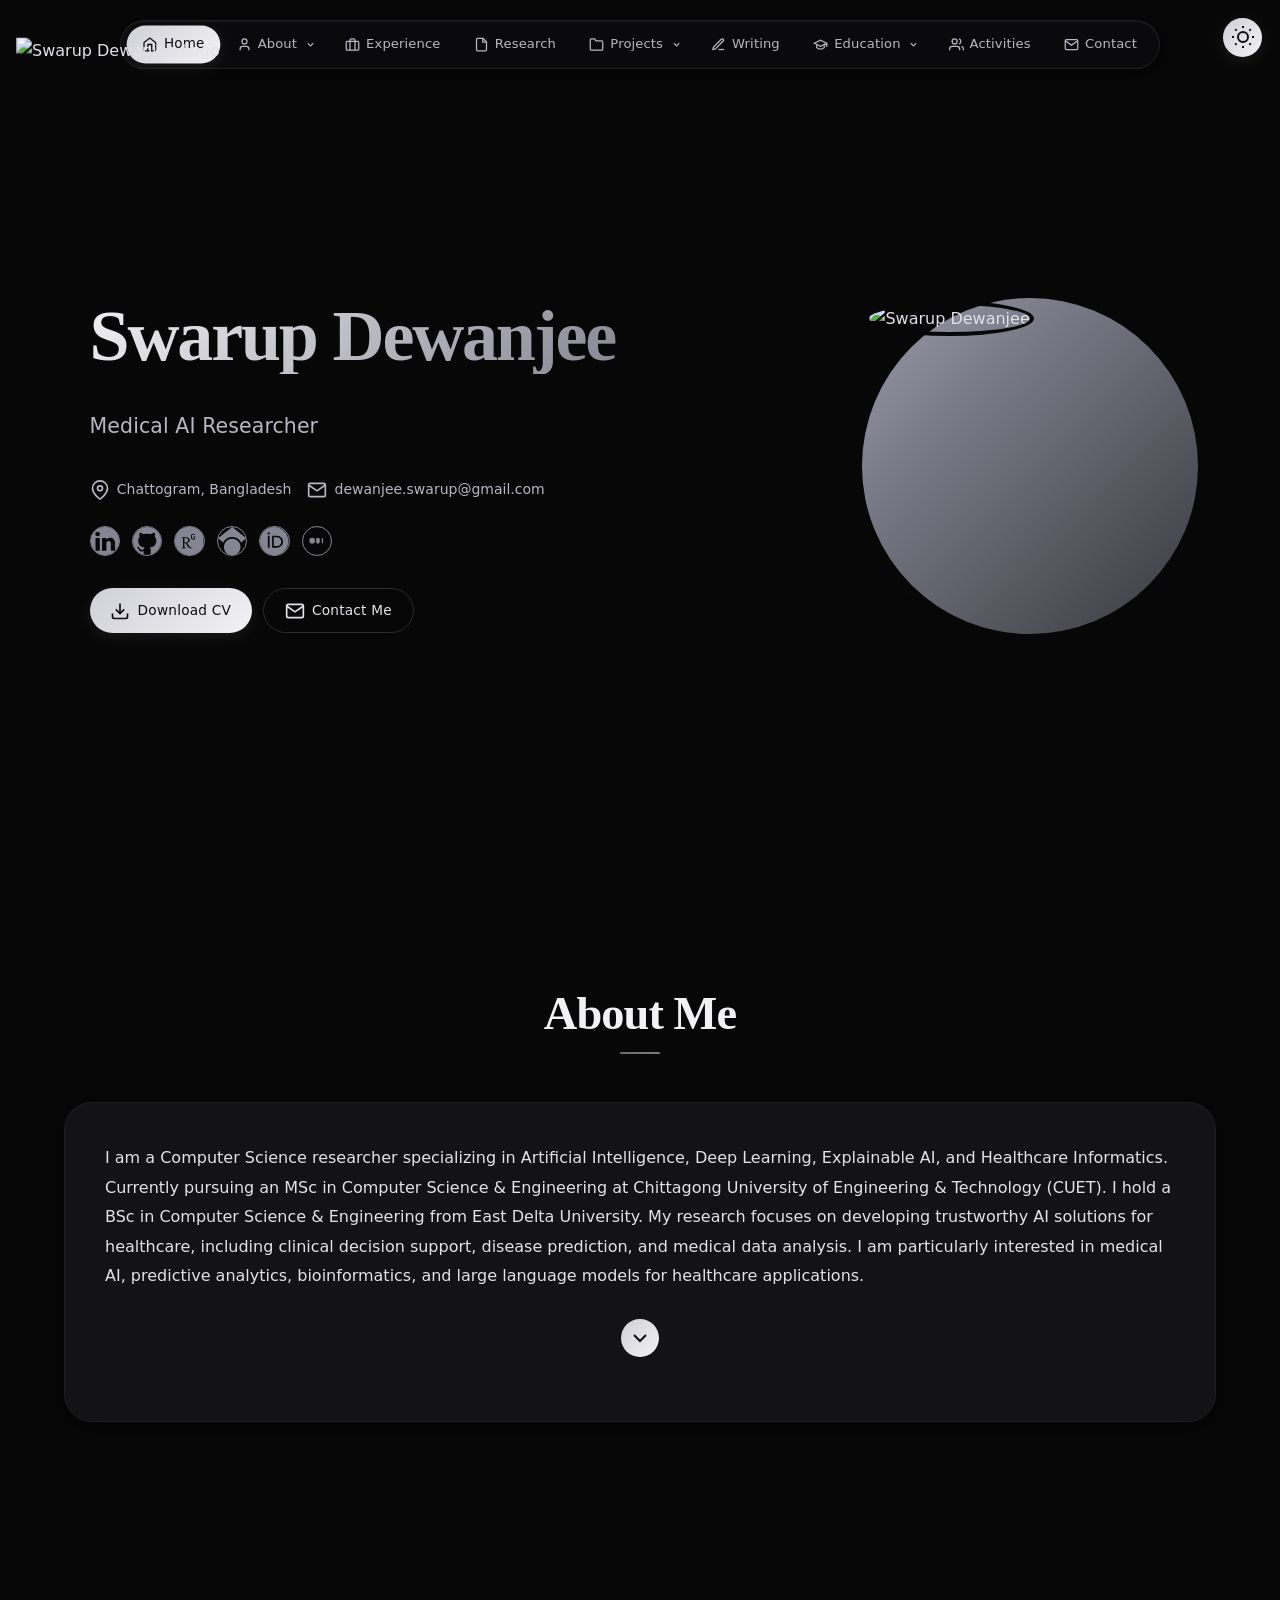
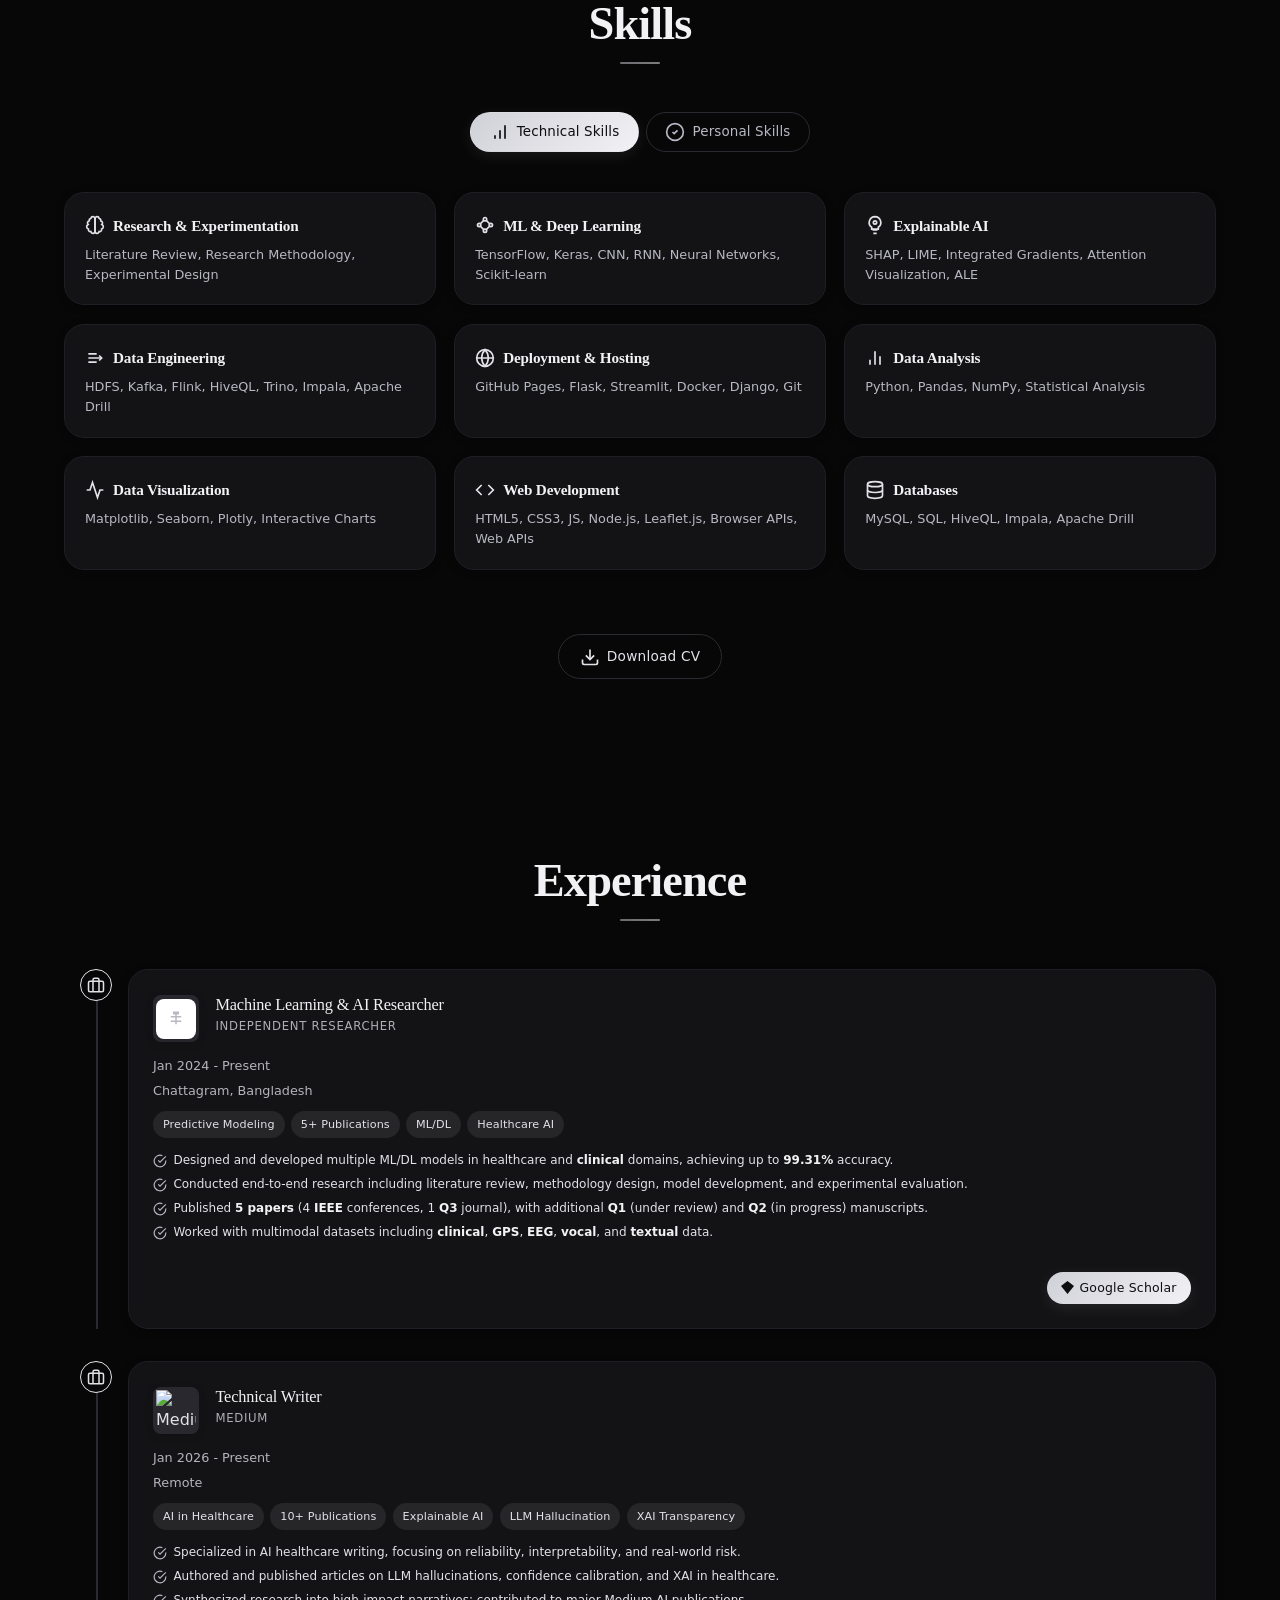
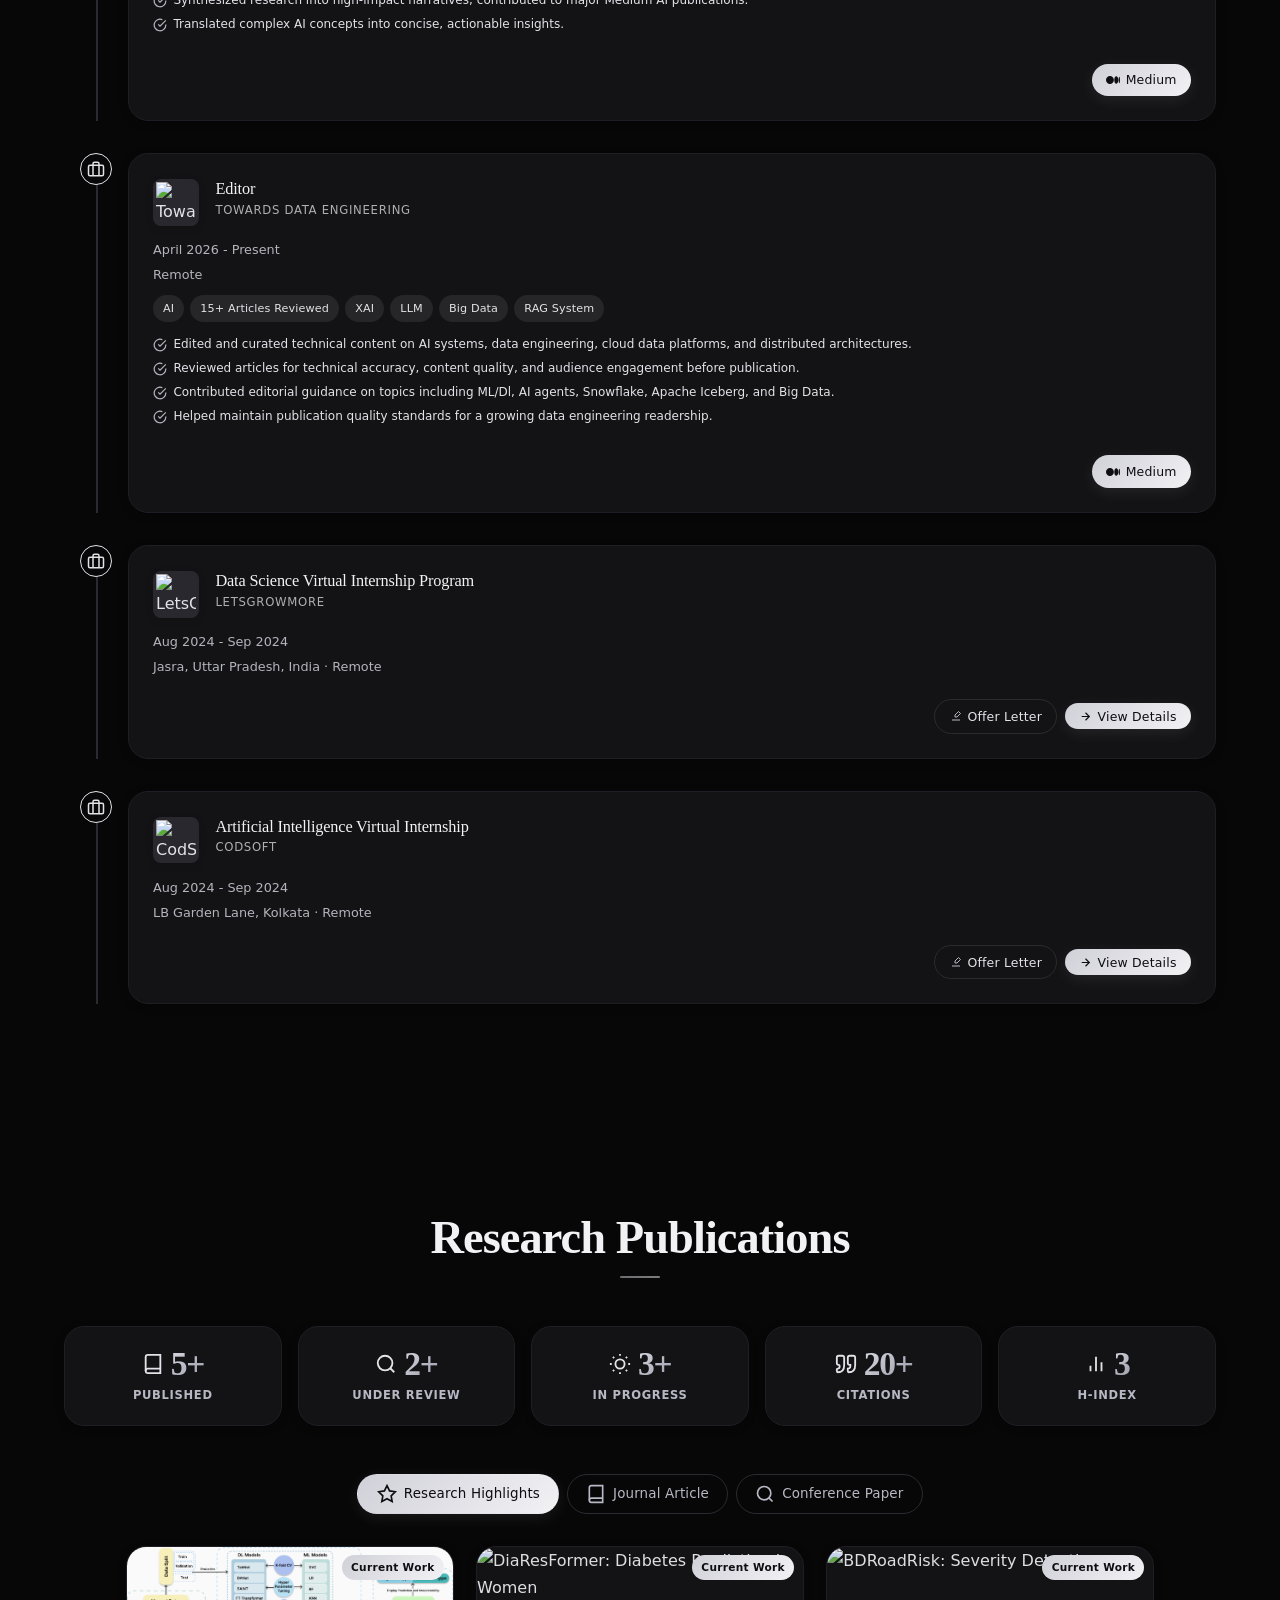
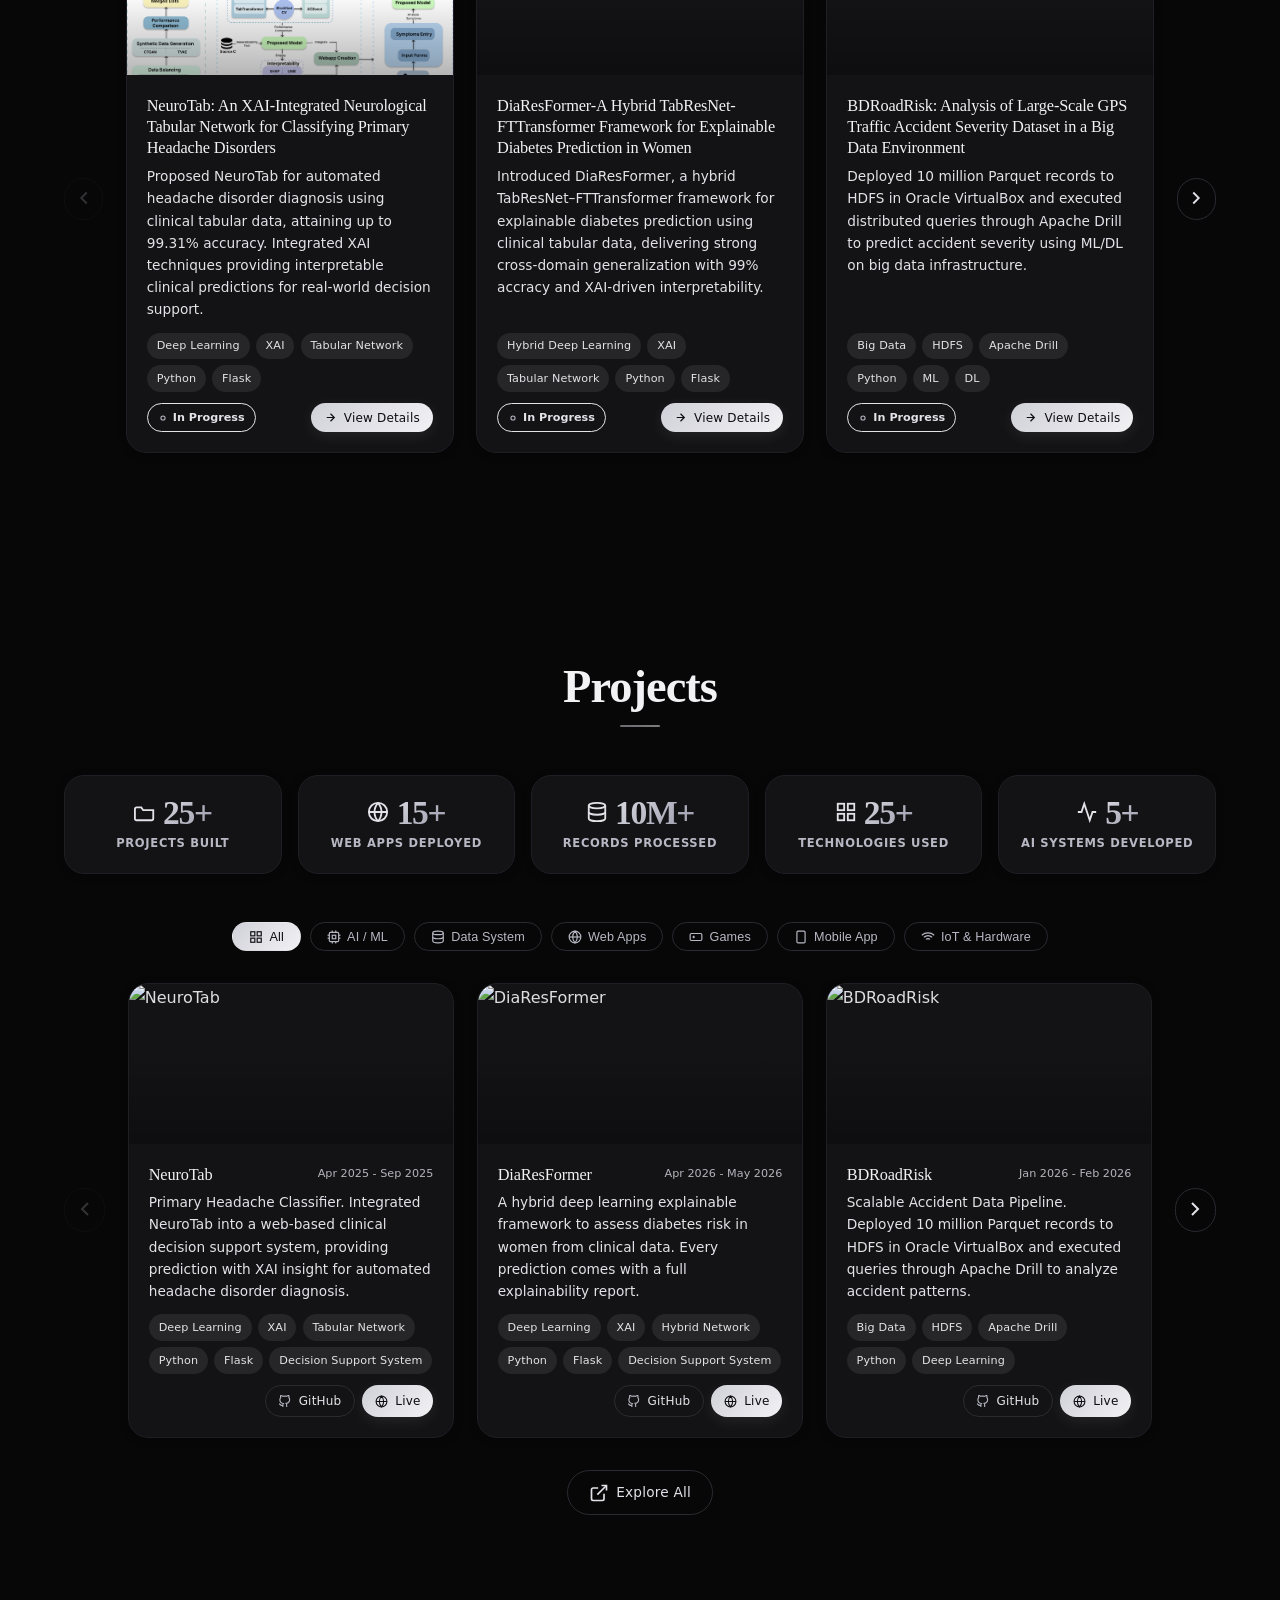
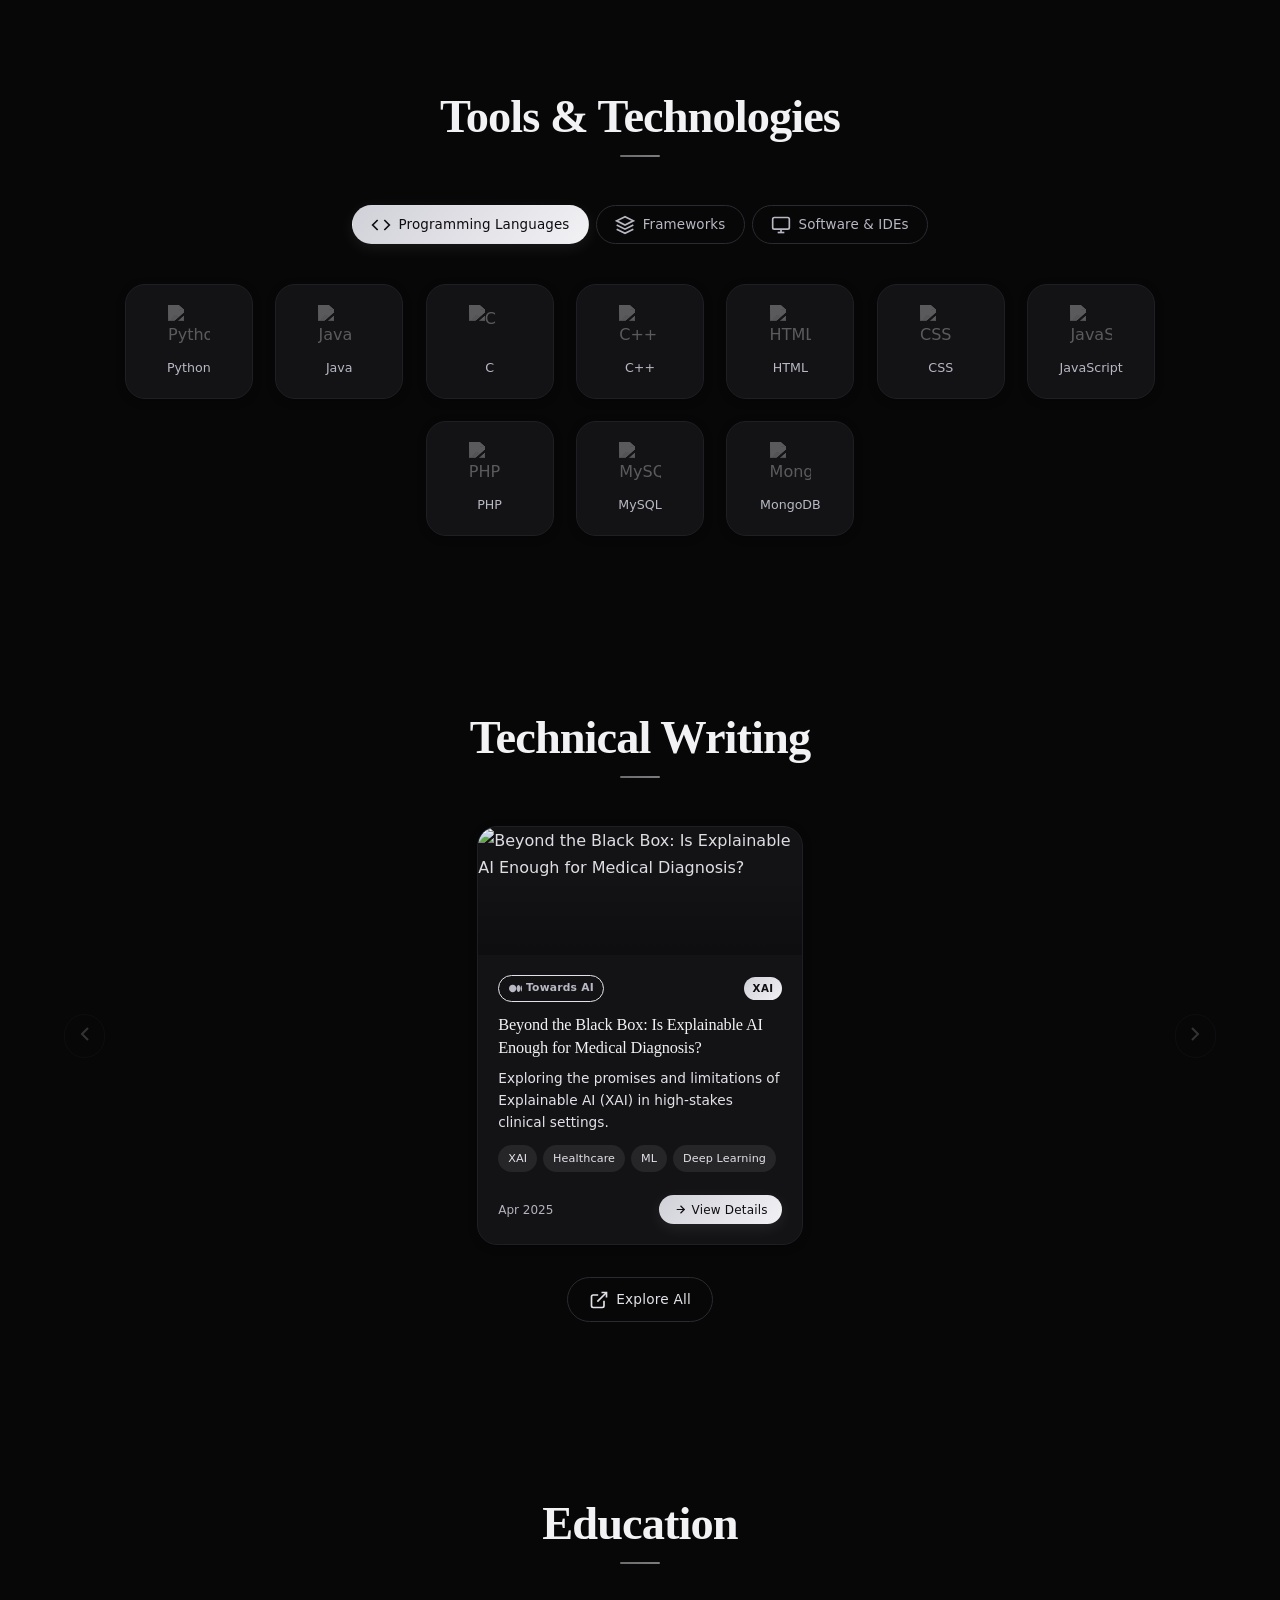
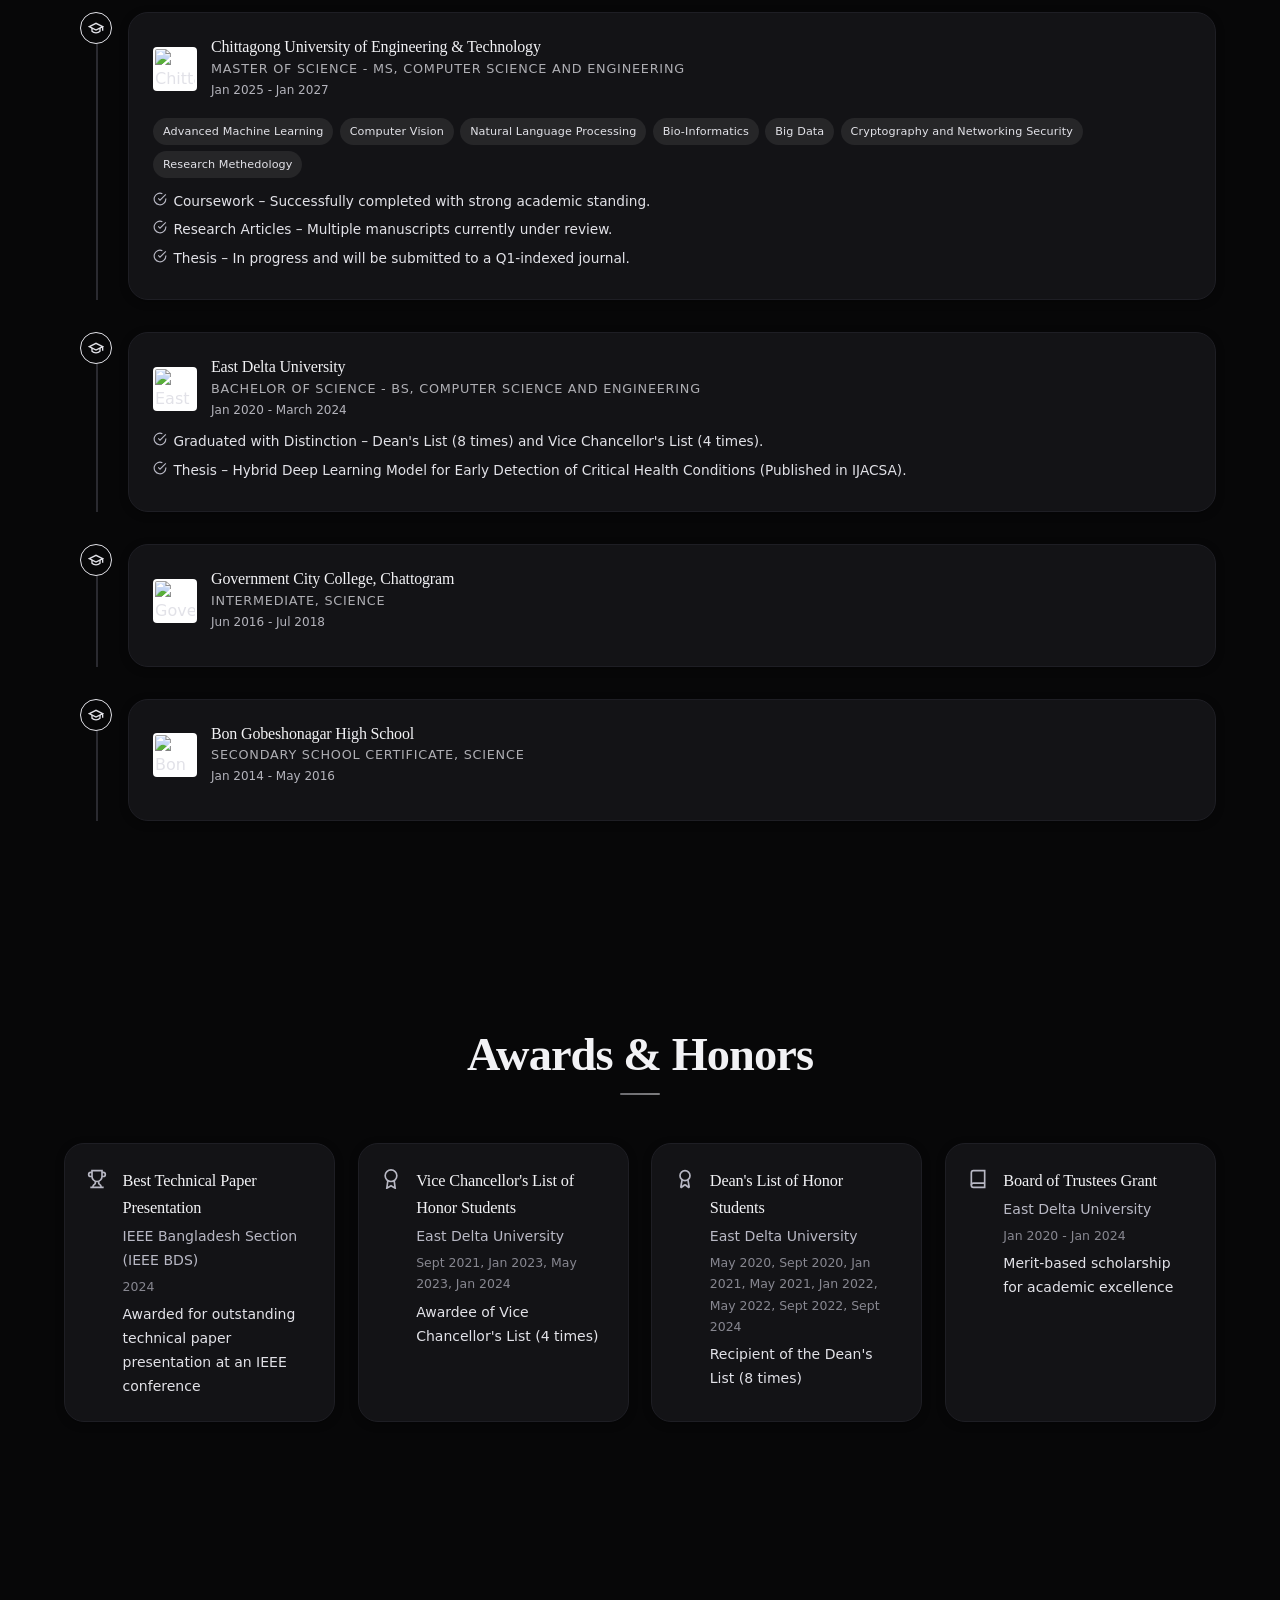
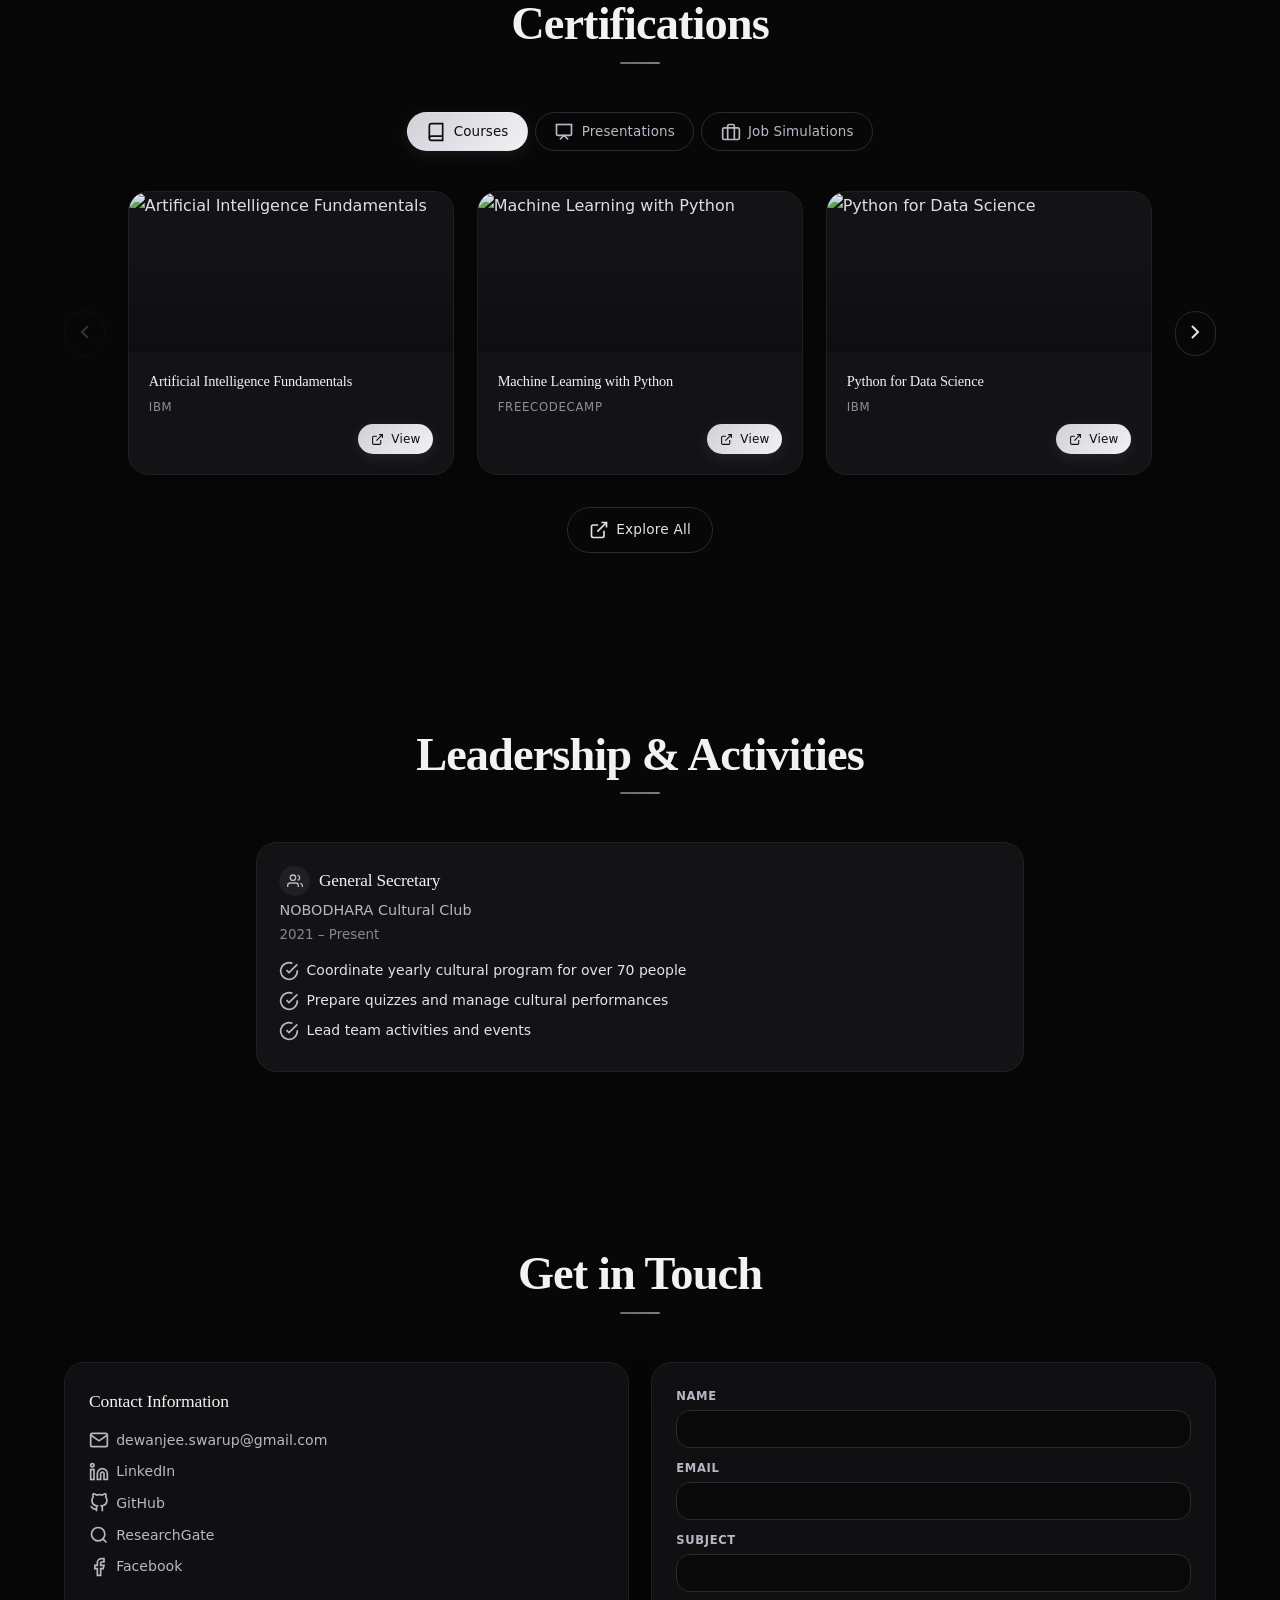
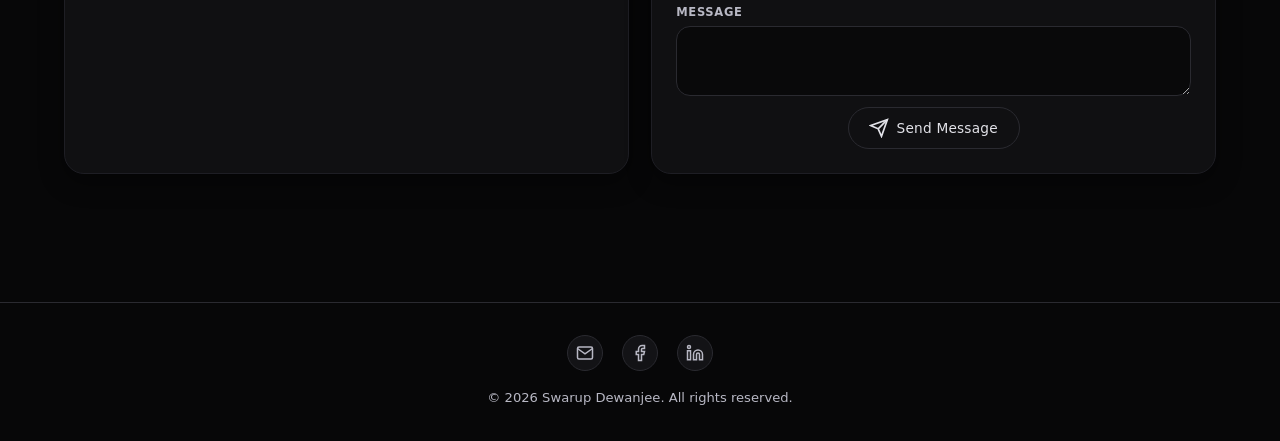
==== commit 63570c48: "updated" ====
--- a/index.html
+++ b/index.html
@@ -782,7 +782,7 @@
 
         <section id="writing" class="section writing-section">
             <div class="container">
-                <h2 class="section-title">Tecnhnical Writing</h2>
+                <h2 class="section-title">Technical Writing</h2>
                 <div class="carousel-container">
                     <button class="carousel-btn prev" id="writing-prev">
                         <svg width="24" height="24" viewBox="0 0 24 24" fill="none" stroke="currentColor" stroke-width="2">
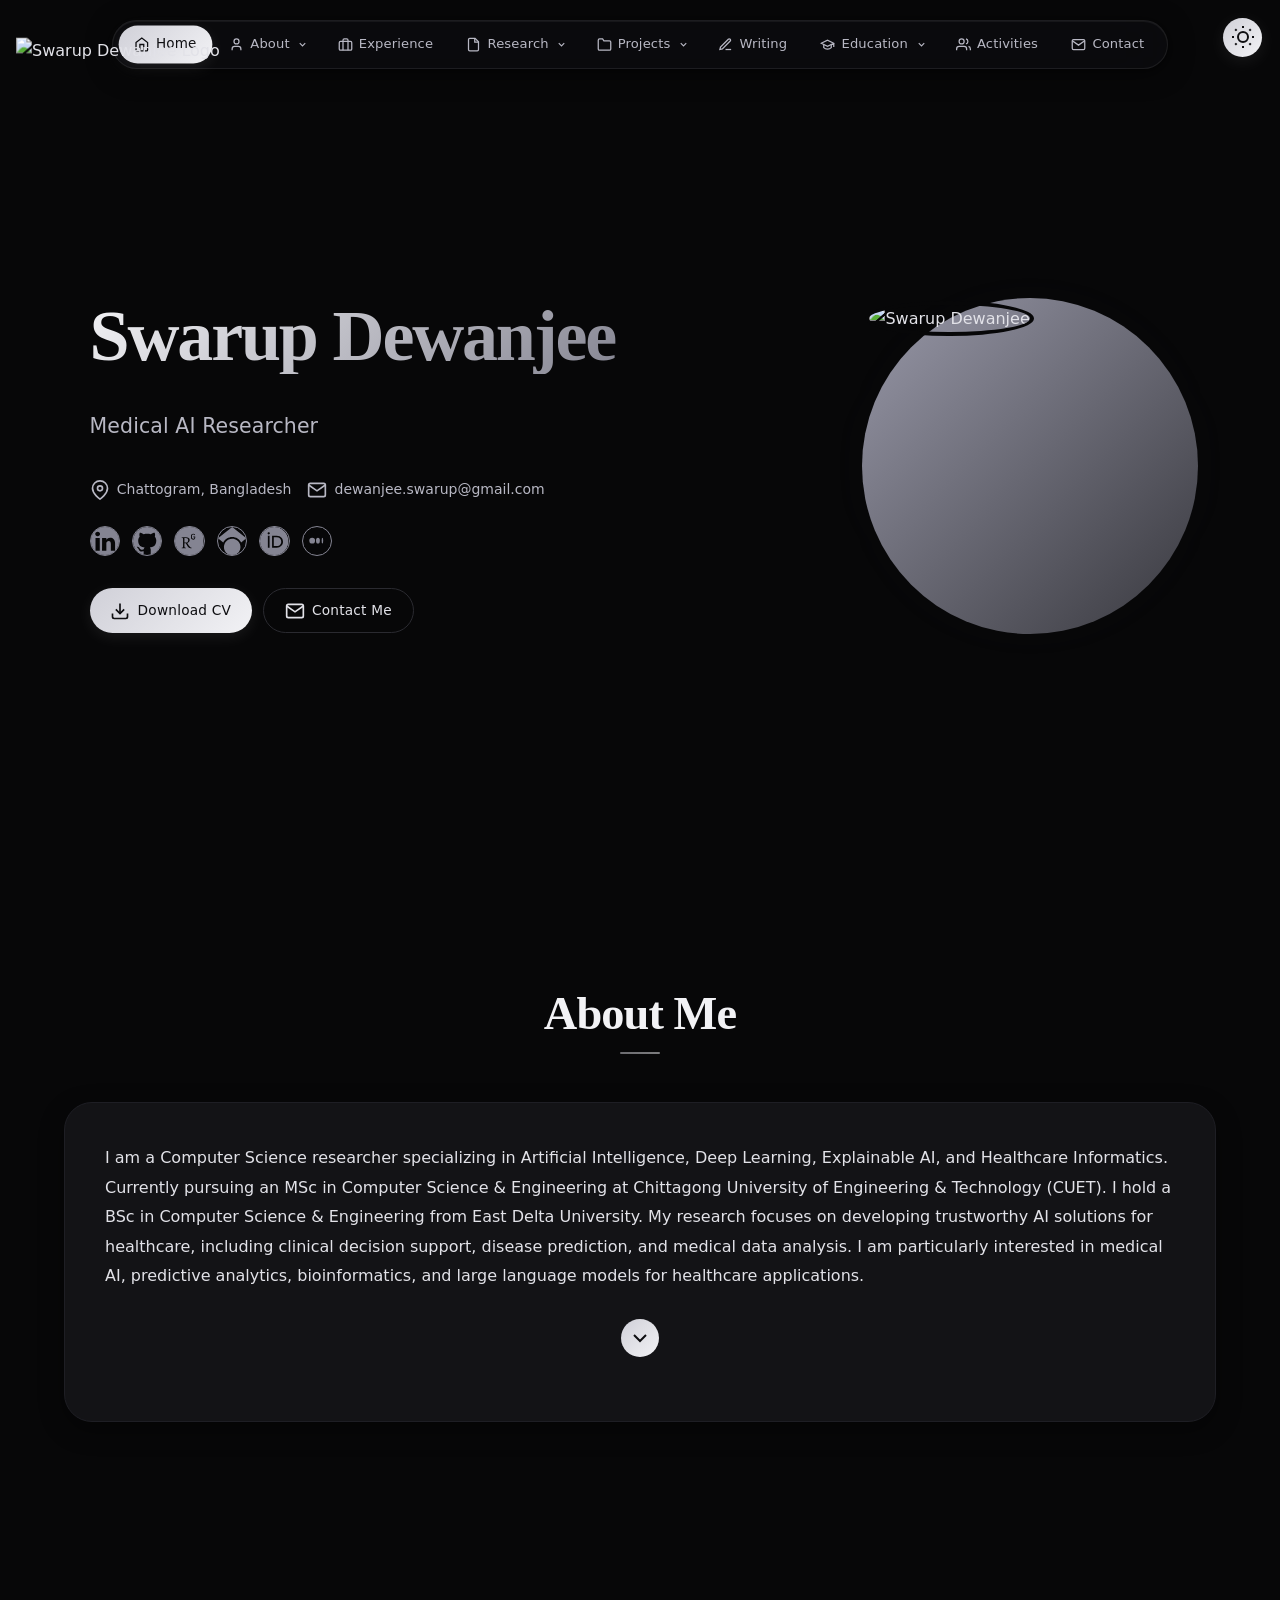
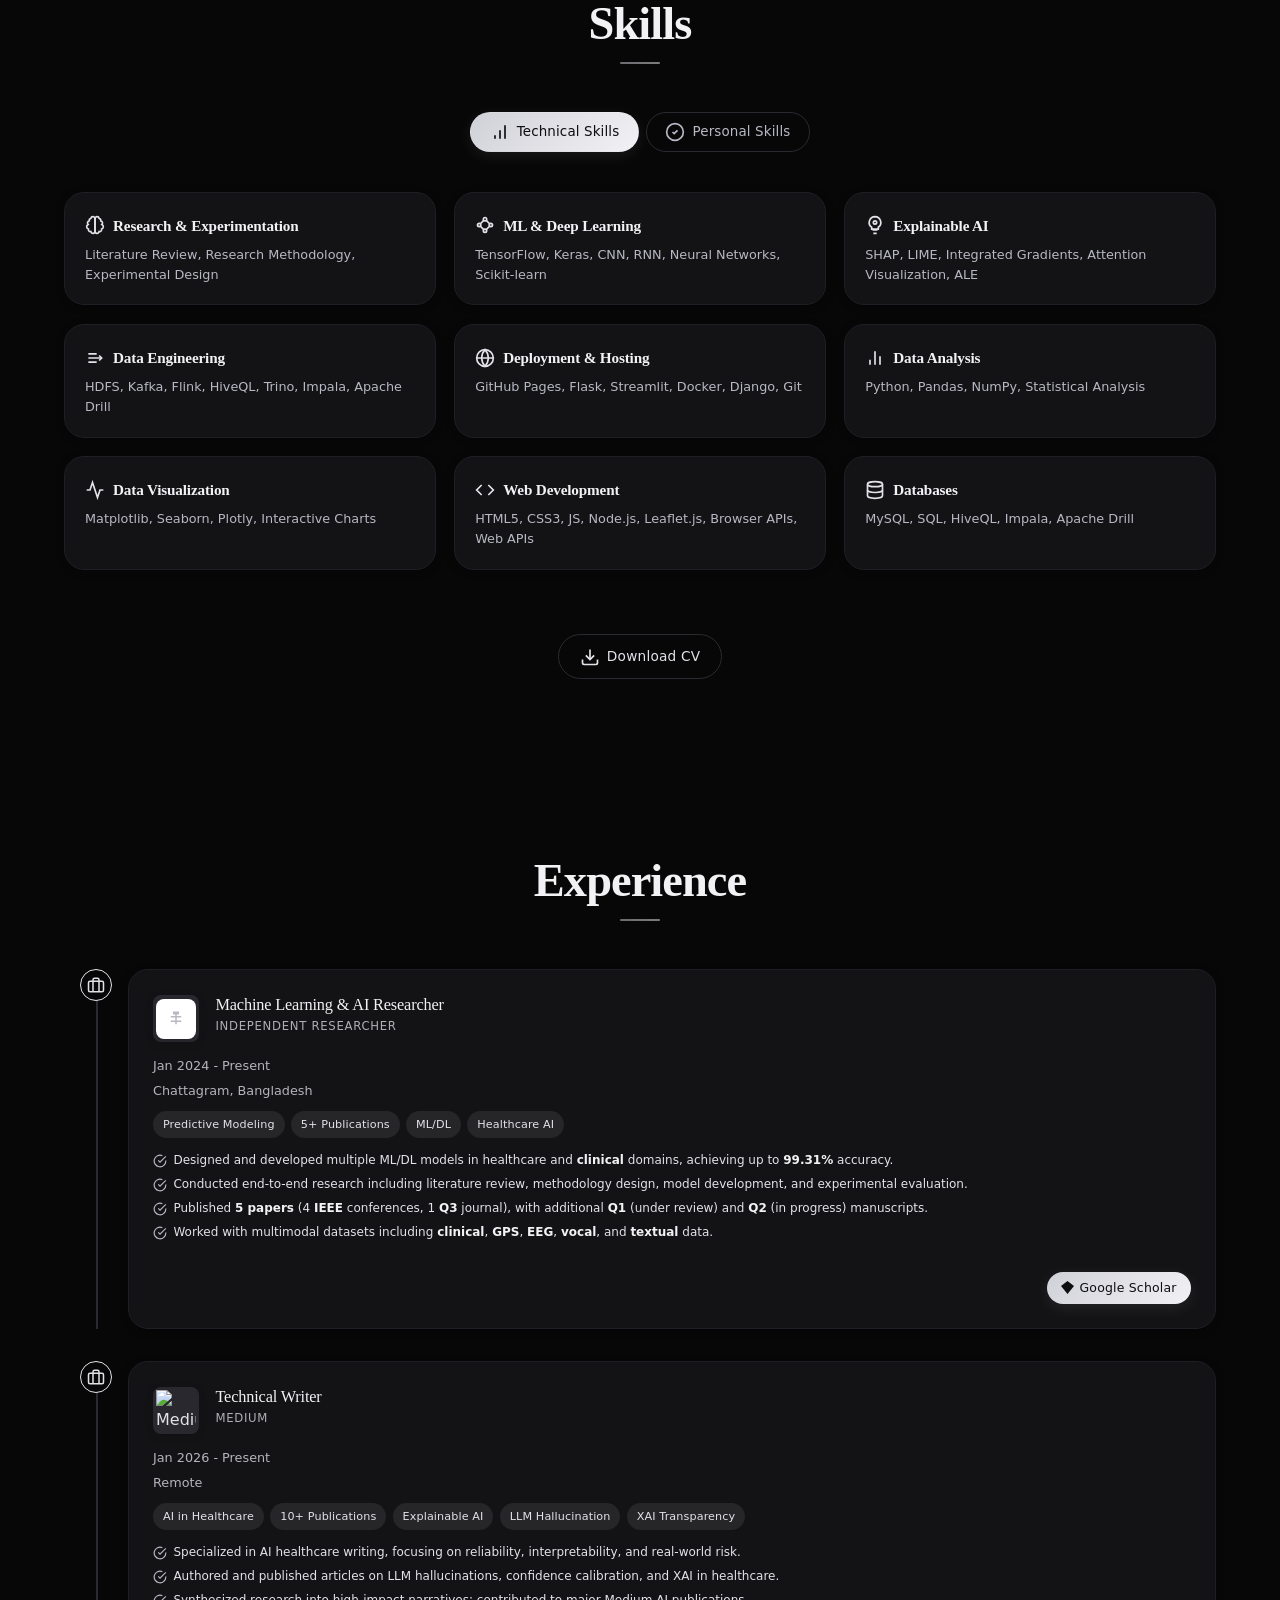
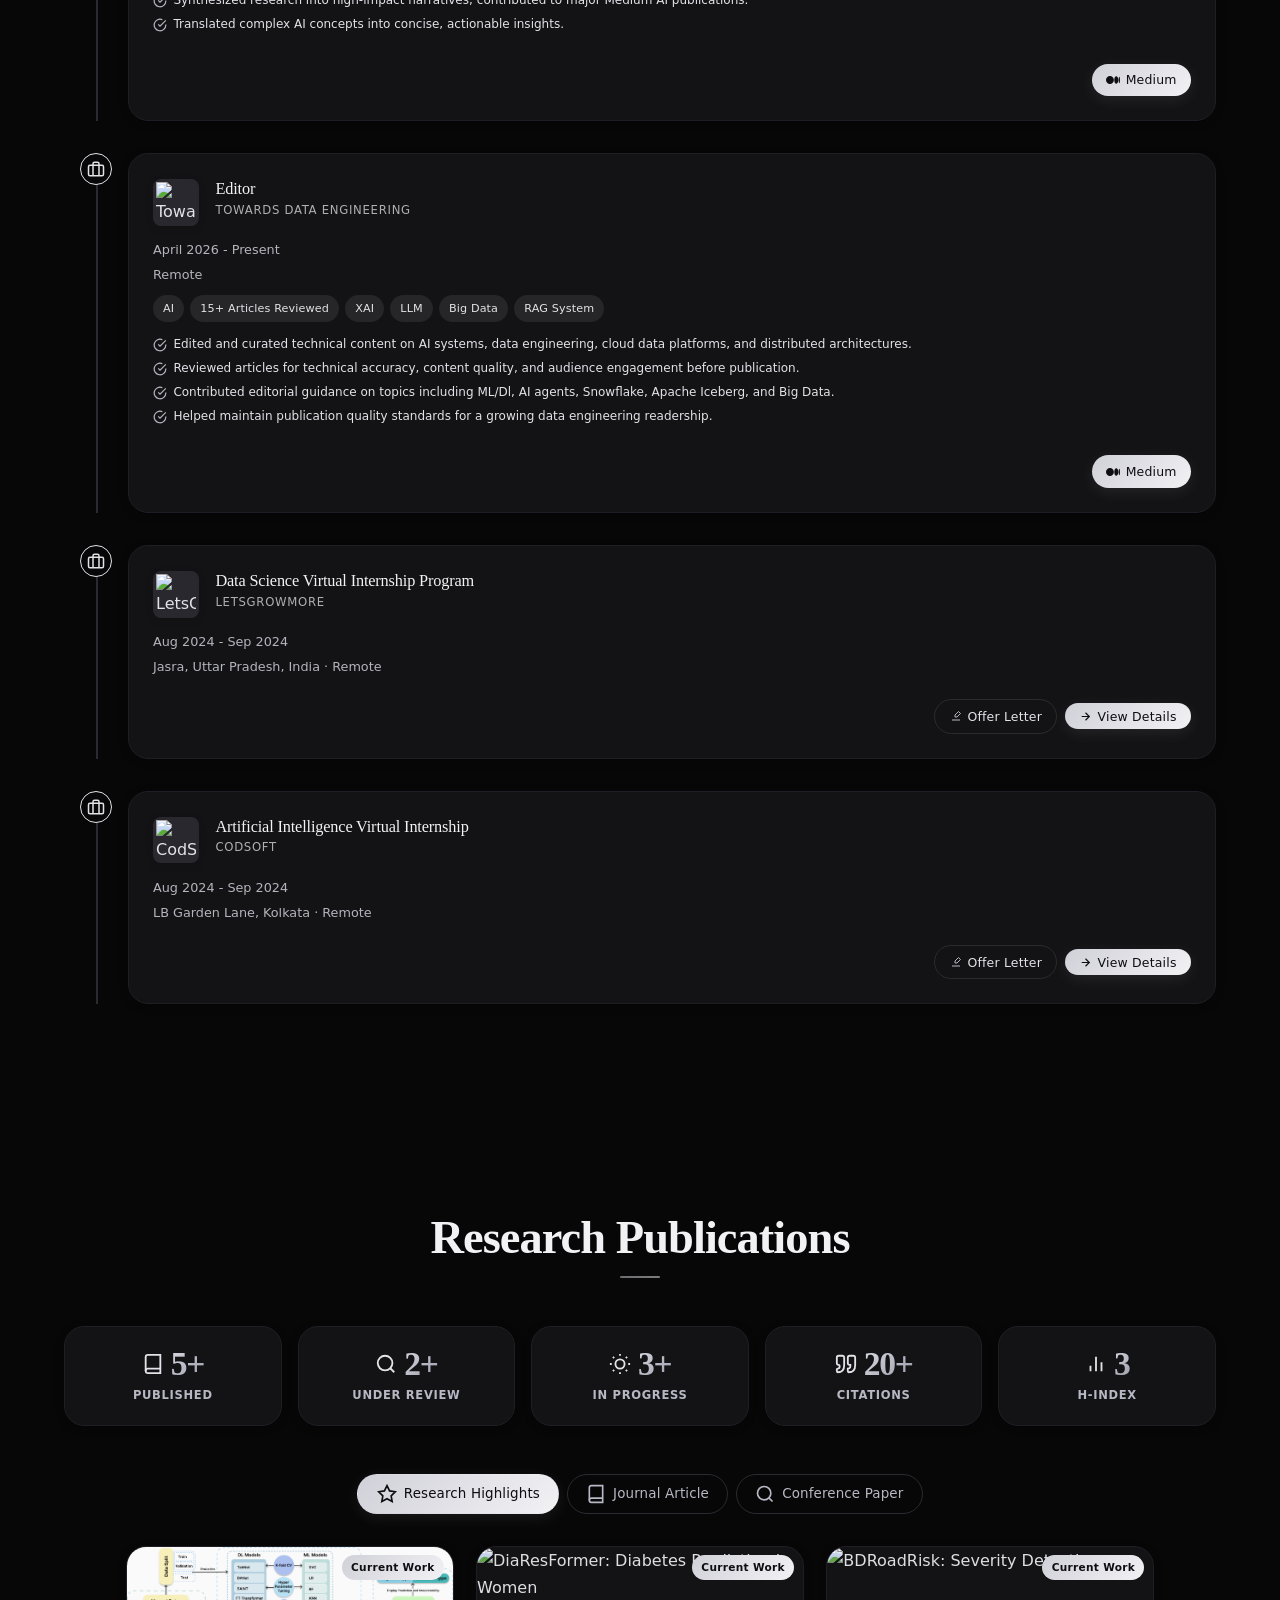
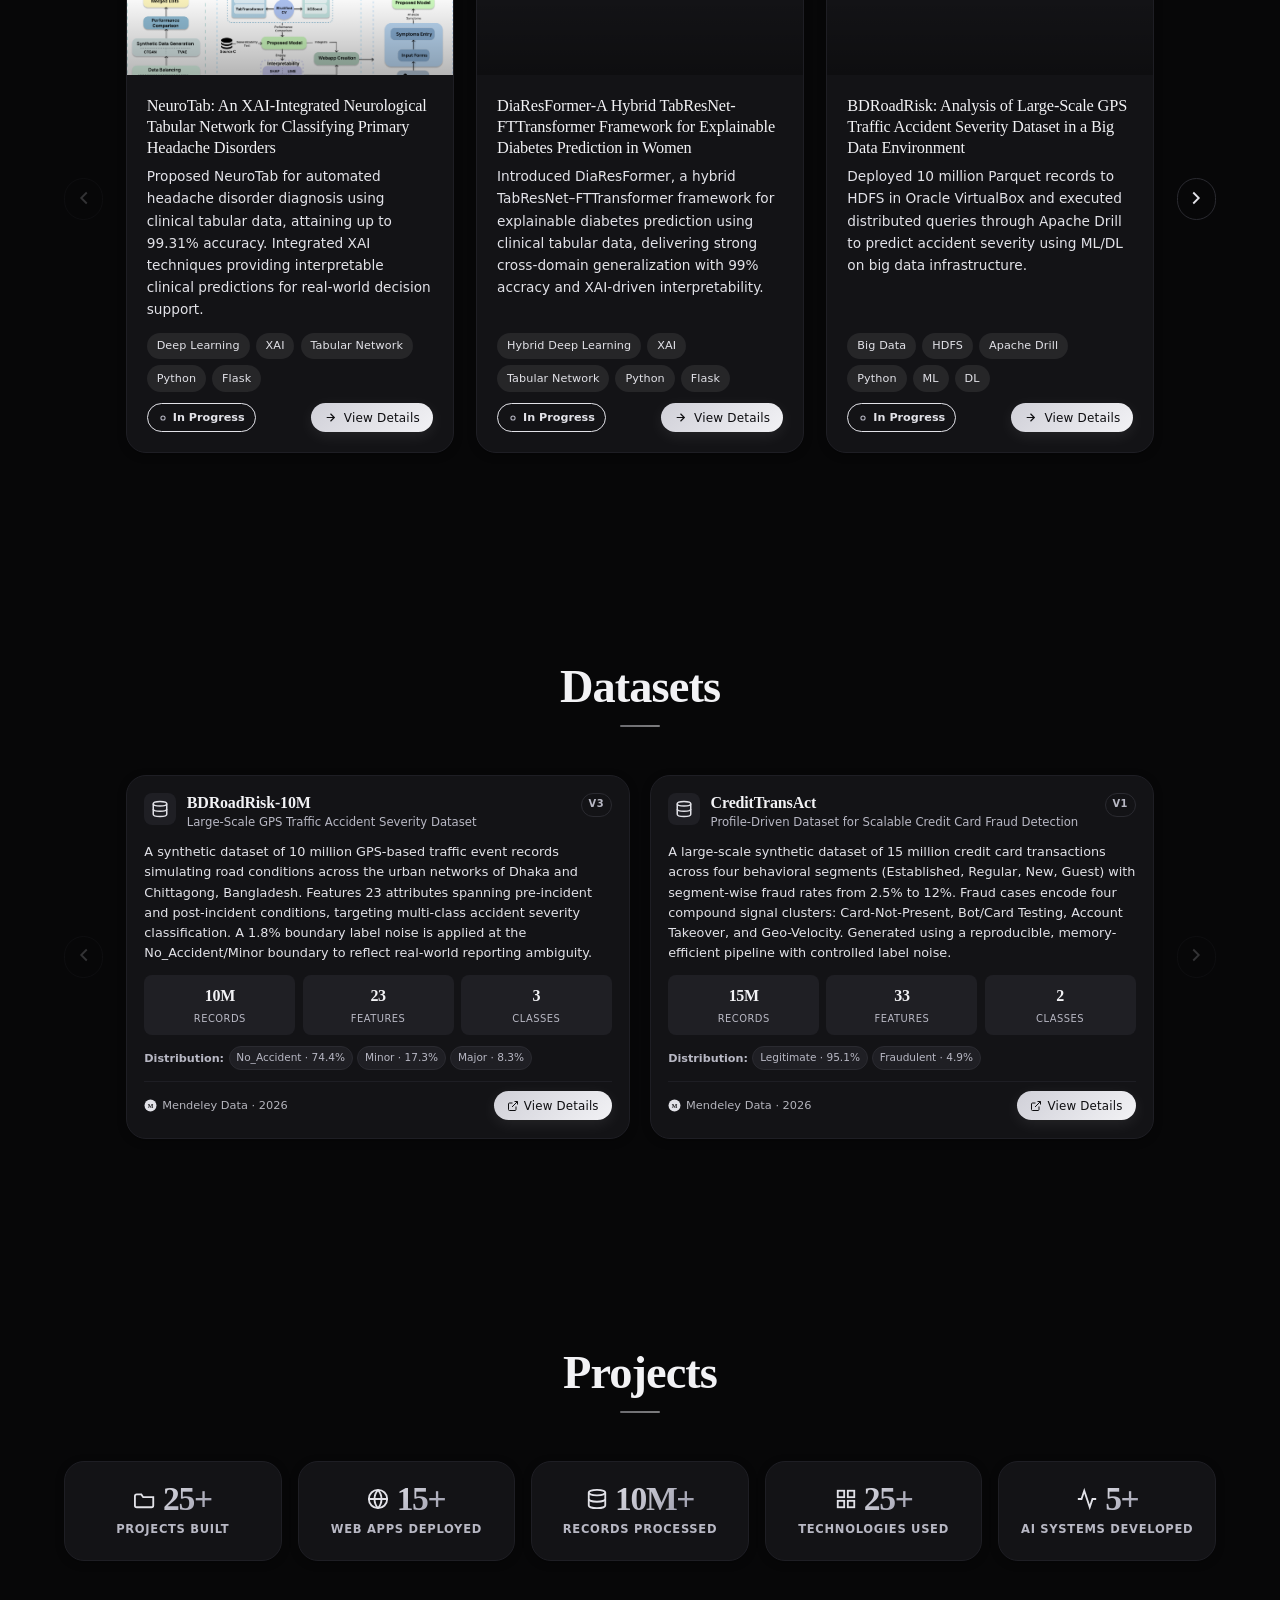
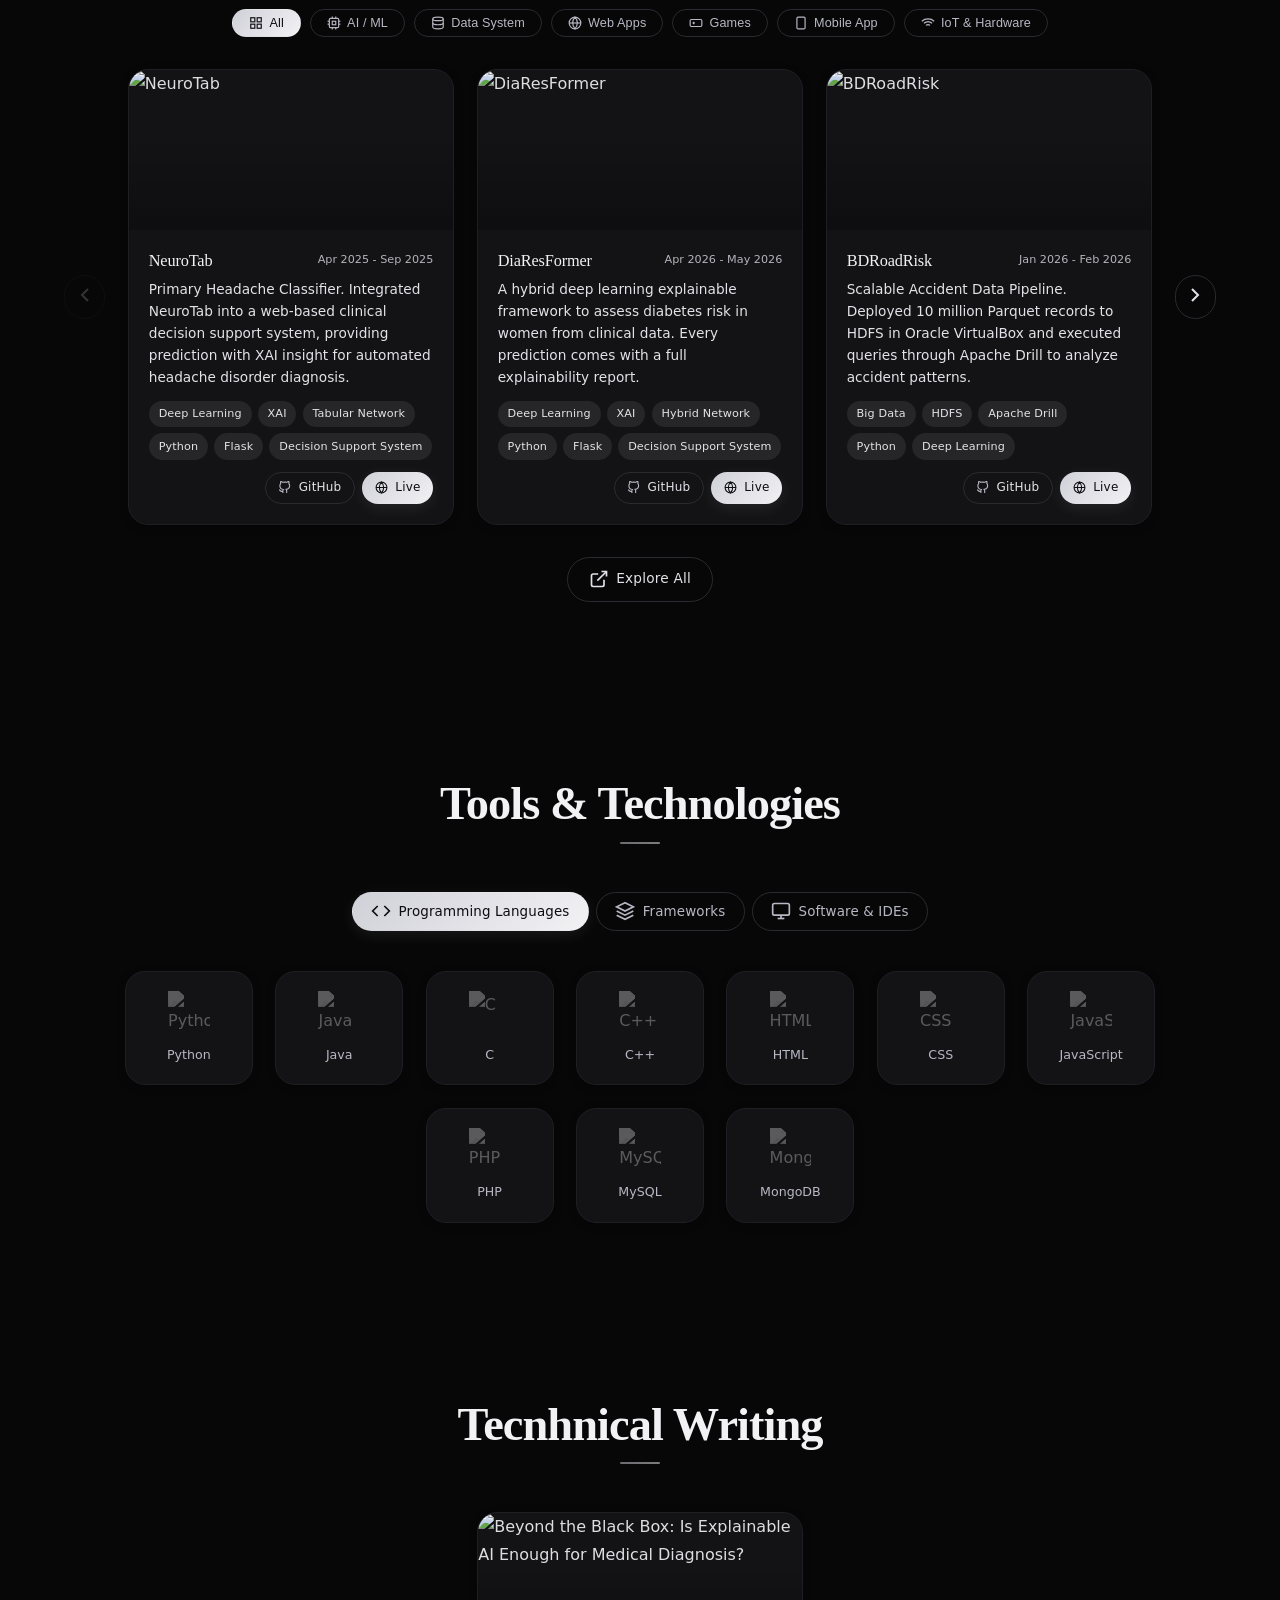
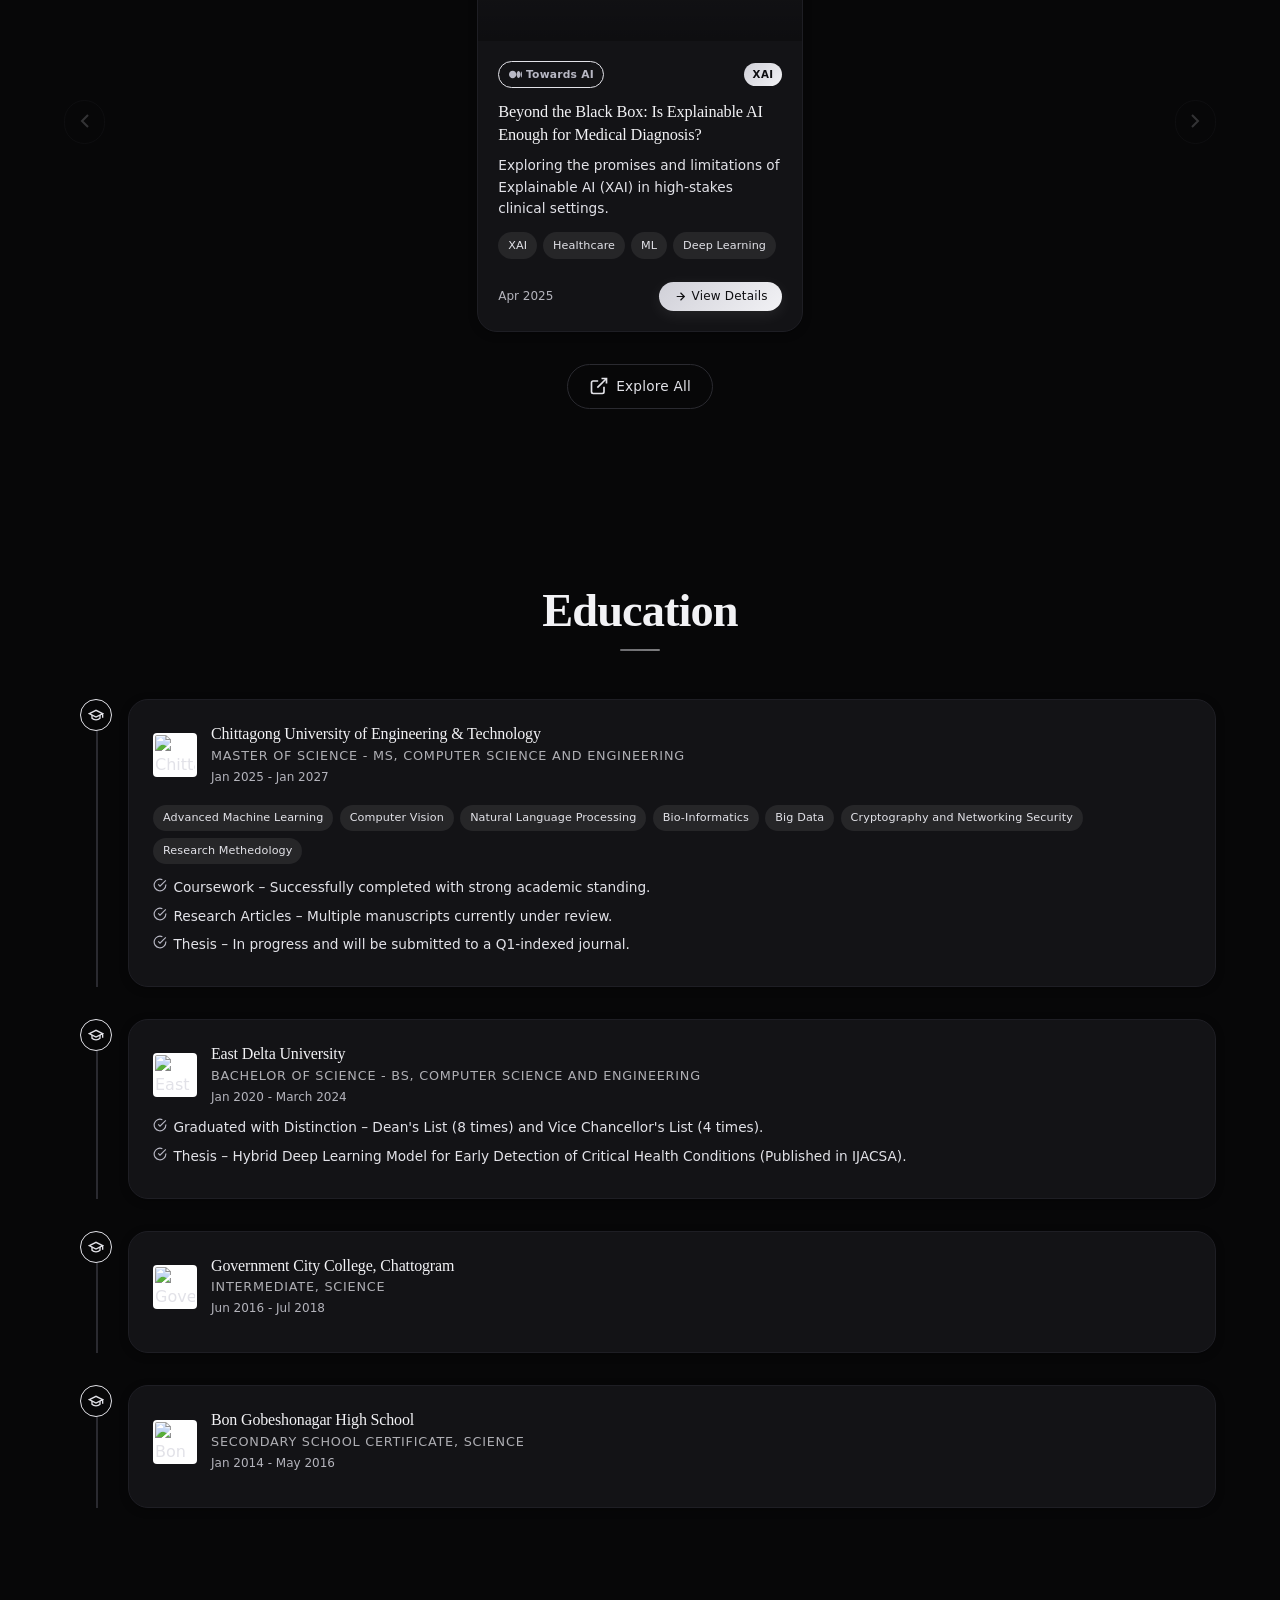
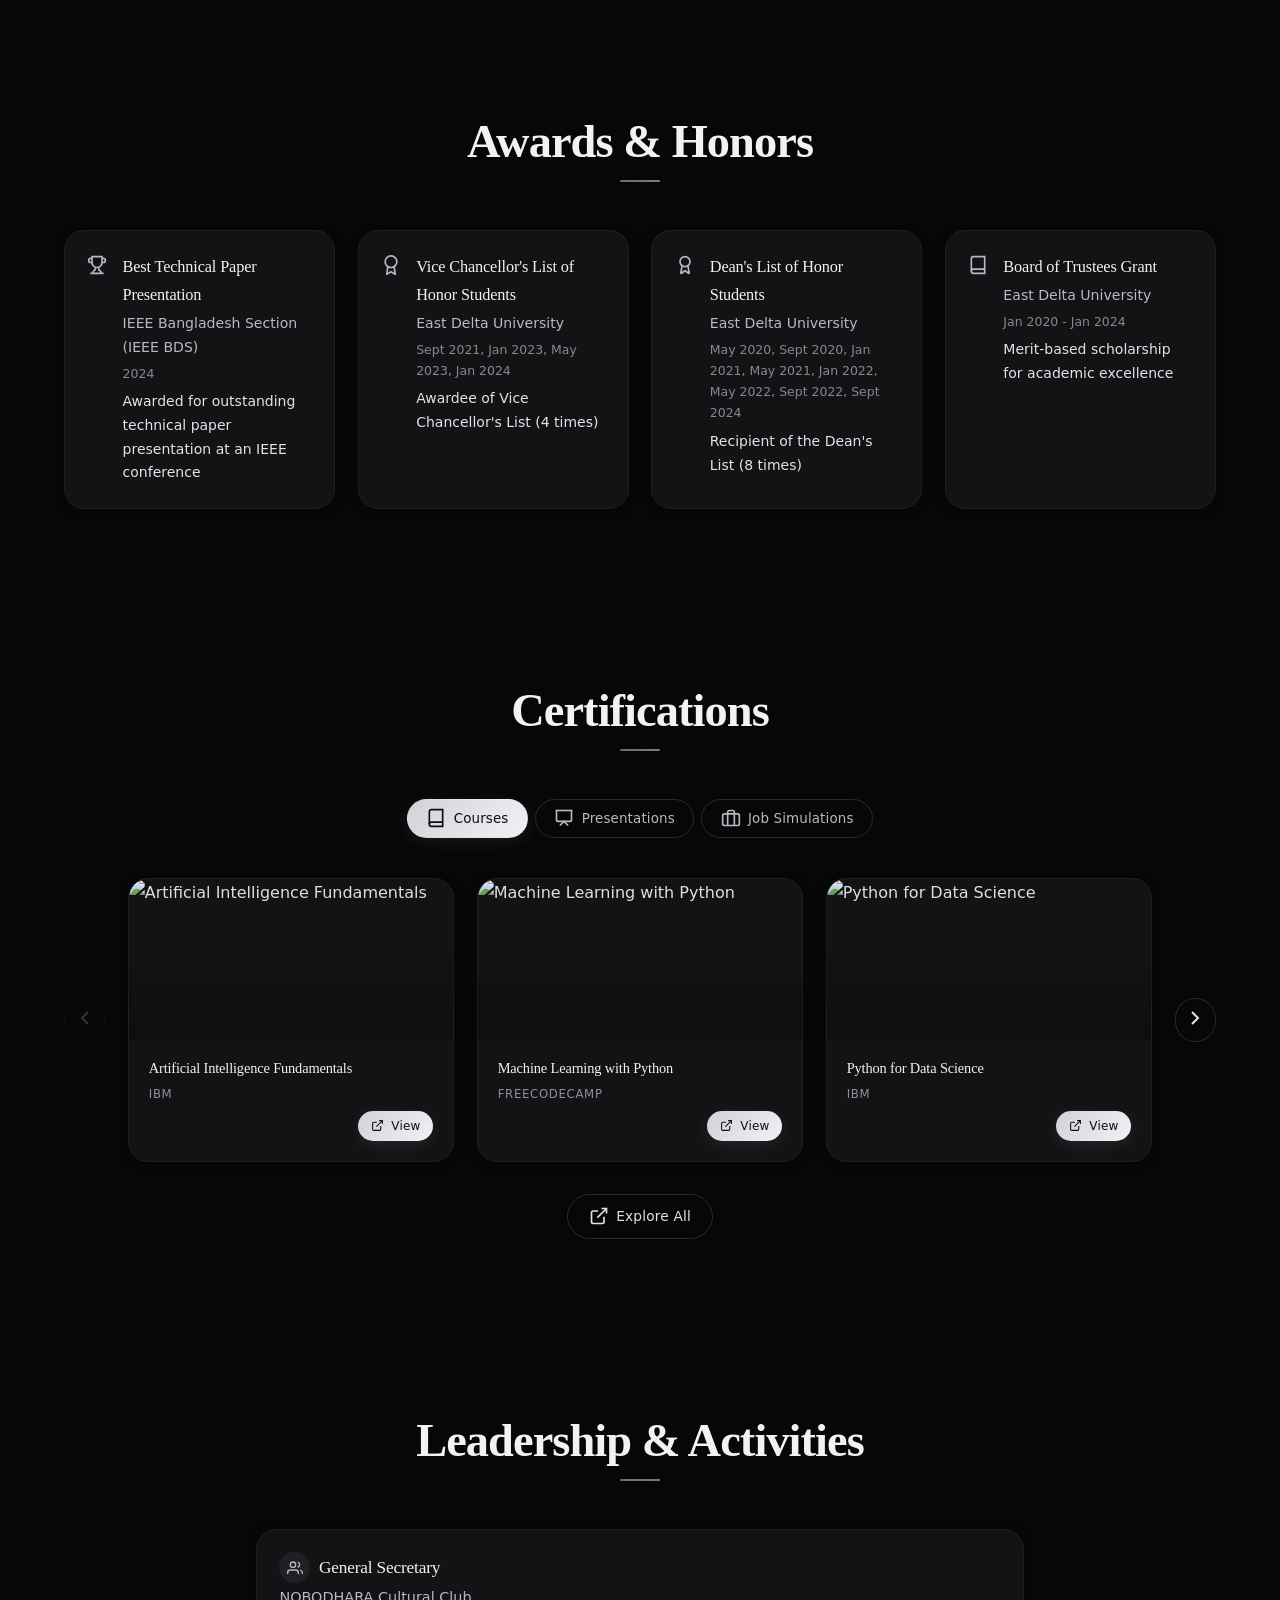
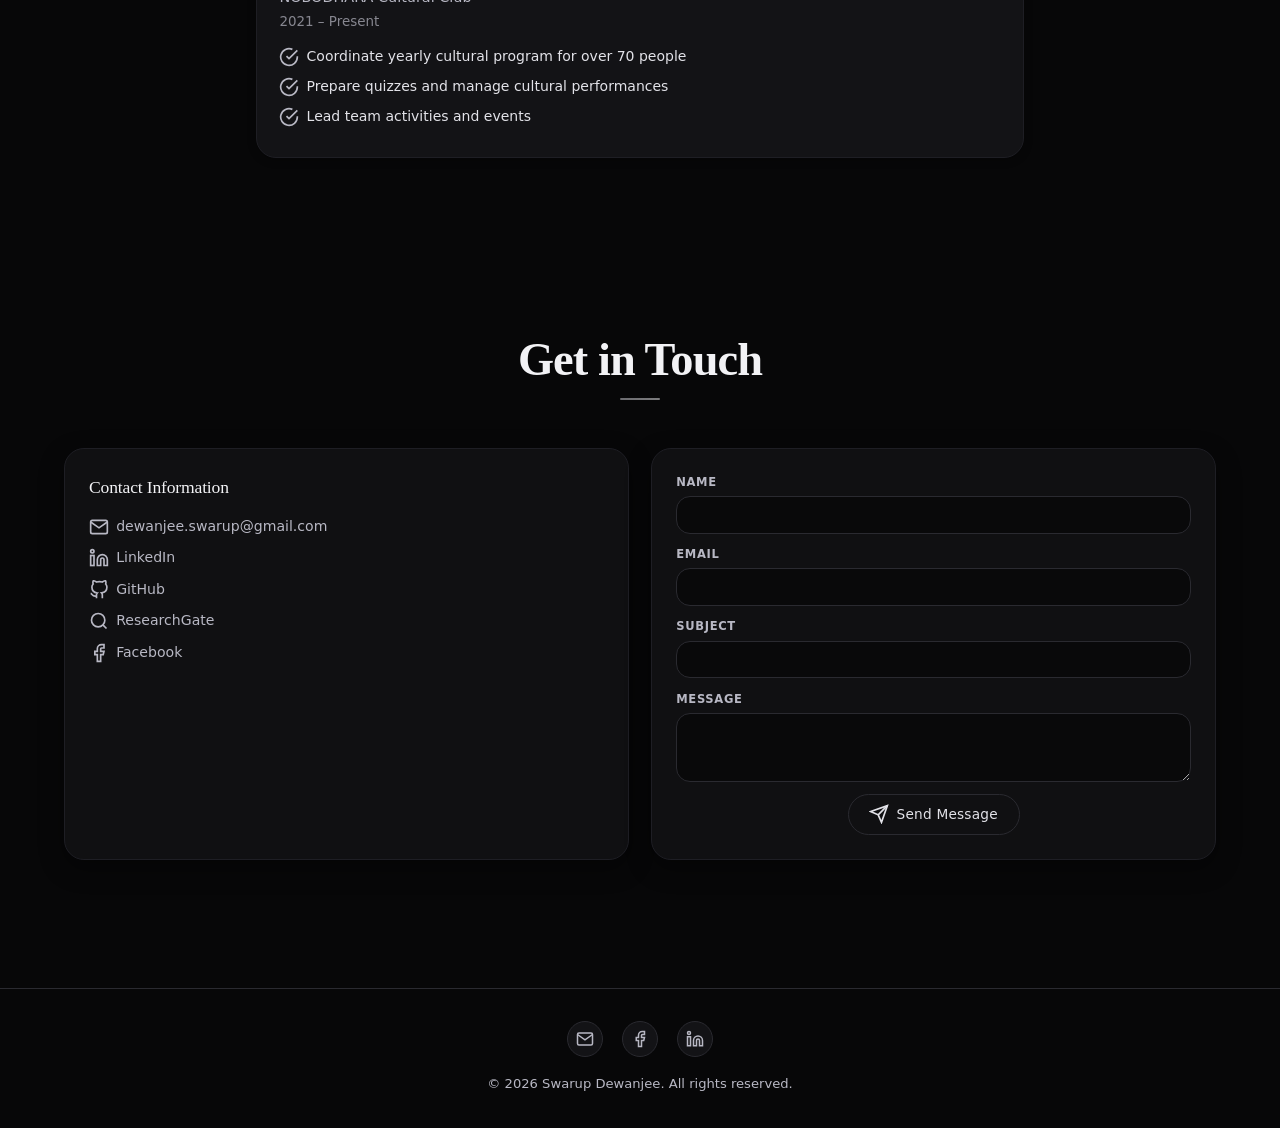
==== commit 1c3e5e77: "updated" ====
--- a/index.html
+++ b/index.html
@@ -137,10 +137,20 @@
                 <span>Experience</span>
             </a>
 
-            <a href="#research" class="nav-item" data-section="research">
-                <svg width="20" height="20" viewBox="0 0 24 24" fill="none" stroke="currentColor" stroke-width="2"><path d="M14.5 2H6a2 2 0 0 0-2 2v16a2 2 0 0 0 2 2h12a2 2 0 0 0 2-2V7.5L14.5 2z"></path><polyline points="14 2 14 8 20 8"></polyline></svg>
-                <span>Research</span>
-            </a>
+            <!-- Research with dropdown (PC only) -->
+            <div class="nav-dropdown-wrap">
+                <a href="#research" class="nav-item nav-item--has-dropdown" data-section="research">
+                    <svg width="20" height="20" viewBox="0 0 24 24" fill="none" stroke="currentColor" stroke-width="2"><path d="M14.5 2H6a2 2 0 0 0-2 2v16a2 2 0 0 0 2 2h12a2 2 0 0 0 2-2V7.5L14.5 2z"></path><polyline points="14 2 14 8 20 8"></polyline></svg>
+                    <span>Research</span>
+                    <svg class="nav-chevron" width="12" height="12" viewBox="0 0 24 24" fill="none" stroke="currentColor" stroke-width="2.5"><polyline points="6 9 12 15 18 9"></polyline></svg>
+                </a>
+                <div class="nav-dropdown">
+                    <a href="#datasets" class="nav-dropdown-item" data-section="datasets">
+                        <svg width="16" height="16" viewBox="0 0 24 24" fill="none" stroke="currentColor" stroke-width="2"><ellipse cx="12" cy="5" rx="9" ry="3"></ellipse><path d="M21 12c0 1.66-4 3-9 3s-9-1.34-9-3"></path><path d="M3 5v14c0 1.66 4 3 9 3s9-1.34 9-3V5"></path></svg>
+                        <span>Datasets</span>
+                    </a>
+                </div>
+            </div>
 
             <!-- Projects with dropdown (PC only) -->
             <div class="nav-dropdown-wrap">
@@ -648,6 +658,21 @@
             </div>
         </section>
 
+        <section id="datasets" class="section datasets-section">
+            <div class="container">
+                <h2 class="section-title">Datasets</h2>
+                <div class="carousel-container">
+                    <button class="carousel-btn prev" id="datasets-prev">
+                        <svg width="22" height="22" viewBox="0 0 24 24" fill="none" stroke="currentColor" stroke-width="2"><polyline points="15 18 9 12 15 6"></polyline></svg>
+                    </button>
+                    <div class="datasets-carousel" id="datasets-carousel"></div>
+                    <button class="carousel-btn next" id="datasets-next">
+                        <svg width="22" height="22" viewBox="0 0 24 24" fill="none" stroke="currentColor" stroke-width="2"><polyline points="9 18 15 12 9 6"></polyline></svg>
+                    </button>
+                </div>
+            </div>
+        </section>
+
         <section id="projects" class="section projects-section">
             <div class="container">
                 <h2 class="section-title">Projects</h2>
@@ -782,7 +807,7 @@
 
         <section id="writing" class="section writing-section">
             <div class="container">
-                <h2 class="section-title">Technical Writing</h2>
+                <h2 class="section-title">Tecnhnical Writing</h2>
                 <div class="carousel-container">
                     <button class="carousel-btn prev" id="writing-prev">
                         <svg width="24" height="24" viewBox="0 0 24 24" fill="none" stroke="currentColor" stroke-width="2">
--- a/css/styles.css
+++ b/css/styles.css
@@ -1084,20 +1084,22 @@
 .tools-mob-grid .tool-card {
     width: 100% !important;
     flex-shrink: 1;
-    min-height: 130px; 
+    padding: 0.75rem 0.5rem;
+    gap: 0.45rem;
+    min-height: 92px;
 }
 
 /* Centre a lone last-row item */
 .tools-mob-grid .tool-card:last-child:nth-child(odd) {
     grid-column: 1 / -1;
-    width: 50%;
+    width: 50% !important;
     margin: 0 auto;
 }
 
 .mob-bottom-wrap { display: flex; flex-direction: column; align-items: stretch; width: 100%; gap: 1rem; }
 .mob-bottom-wrap .mob-cards-area { display: flex; flex-direction: column; gap: 1rem; width: 100%; }
 .mob-bottom-btns { display: flex; justify-content: center; align-items: center; gap: 0.72rem; }
-.projects-carousel-inner,.research-carousel-inner,.certifications-carousel-inner,.writing-carousel-inner { display: flex; flex-direction: column; gap: 1rem; width: 100%; }
+.projects-carousel-inner,.research-carousel-inner,.certifications-carousel-inner,.writing-carousel-inner,.datasets-carousel-inner { display: flex; flex-direction: column; gap: 1rem; width: 100%; }
 .research-highlights-container { animation: fadeUp 0.4s var(--ease-out); margin-top: 2rem; }
 #research-pubs-container { margin-top: 2rem; }
 
@@ -1531,8 +1533,12 @@
     }
     .tools-content .tool-card {
         width: 100% !important;
-        min-height: 130px;         
+        min-height: 92px;
     }
+    .tools-mob-grid { gap: 0.65rem; }
+    .tools-mob-grid .tool-card { padding: 0.75rem 0.5rem; gap: 0.45rem; min-height: 92px; }
+    .tools-mob-grid .tool-card img { width: 2.1rem; height: 2.1rem; }
+    .tools-mob-grid .tool-card span { font-size: 0.74rem; }
     /* Smaller nav arrows free up ~0.8rem more for the card grid */
     .mob-carousel-wrap .mob-nav-btn {
         width: 2rem;
@@ -1575,11 +1581,12 @@
         padding: 1rem 0.8rem;
         min-height: 110px;  
     }
-    .tool-card img { width: 2.2rem; height: 2.2rem; }  
-    .tools-mob-grid { gap: 0.68rem; }                  
+    .tool-card img { width: 2rem; height: 2rem; }
+    .tools-mob-grid { gap: 0.55rem; }
     .tools-mob-grid .tool-card {
-        padding: 1rem 0.8rem;
-        min-height: 110px;   
+        padding: 0.65rem 0.4rem;
+        gap: 0.38rem;
+        min-height: 82px;
     }
 
     /* Lone last-row item — relative width */
@@ -1610,4 +1617,114 @@
     .hero-title { font-size: 1.75rem !important; }
     .image-wrapper { width: 11.5rem; height: 11.5rem; }
     .skills-grid { grid-template-columns: 1fr; }
+}
+/* ─── DATASETS ──────────────────────────────────────────────────── */
+.datasets-carousel {
+    display: grid; grid-template-columns: repeat(2, 1fr); gap: 1.2rem; flex: 1;
+}
+.datasets-carousel.datasets-few { display: flex; justify-content: flex-start; }
+.datasets-carousel.datasets-few > .dataset-card { flex: 0 0 calc(50% - 0.6rem); max-width: calc(50% - 0.6rem); }
+
+.dataset-card {
+    border-radius: var(--radius-lg); padding: 1.1rem;
+    transition: all 0.32s var(--ease-out); border: 1px solid transparent;
+    display: flex; flex-direction: column; gap: 0.7rem;
+}
+body:not(.dark-theme) .dataset-card { background: var(--light-card); box-shadow: var(--shadow-sm); }
+body.dark-theme       .dataset-card { background: var(--dark-card); box-shadow: var(--shadow-dark-sm); border-color: var(--dark-border-subtle); }
+.dataset-card:hover { transform: translateY(-4px); border-color: rgba(0,0,0,0.14); box-shadow: var(--shadow-lg); }
+body.dark-theme .dataset-card:hover { border-color: rgba(255,255,255,0.12); box-shadow: var(--shadow-dark-lg); }
+
+.dataset-header { display: flex; align-items: flex-start; gap: 0.65rem; }
+.dataset-icon {
+    flex-shrink: 0; width: 2rem; height: 2rem;
+    border-radius: var(--radius-sm); display: flex; align-items: center; justify-content: center;
+}
+body:not(.dark-theme) .dataset-icon { background: var(--light-card-hover); }
+body.dark-theme       .dataset-icon { background: var(--dark-card-hover); }
+body:not(.dark-theme) .dataset-icon svg { color: var(--light-text); }
+body.dark-theme       .dataset-icon svg { color: var(--dark-text); }
+
+.dataset-title-wrap { flex: 1; min-width: 0; }
+.dataset-name {
+    font-family: var(--font-display); font-size: 1rem; font-weight: 600;
+    letter-spacing: -0.01em; line-height: 1.25; margin-bottom: 0.13rem;
+}
+body:not(.dark-theme) .dataset-name { color: var(--light-text); }
+body.dark-theme       .dataset-name { color: var(--dark-text-bright); }
+.dataset-subtitle { font-size: 0.73rem; font-weight: 400; line-height: 1.35; }
+body:not(.dark-theme) .dataset-subtitle { color: var(--light-text-secondary); }
+body.dark-theme       .dataset-subtitle { color: var(--dark-text-secondary); }
+
+.dataset-version-badge {
+    flex-shrink: 0; font-size: 0.62rem; font-weight: 600;
+    padding: 0.15rem 0.42rem; border-radius: var(--radius-pill);
+    letter-spacing: 0.05em; text-transform: uppercase; border: 1.5px solid; align-self: flex-start;
+}
+body:not(.dark-theme) .dataset-version-badge { border-color: var(--light-border); color: var(--light-text-secondary); }
+body.dark-theme       .dataset-version-badge { border-color: var(--dark-border); color: var(--dark-text-secondary); }
+
+.dataset-description { font-size: 0.8rem; line-height: 1.58; font-weight: 400; margin: 0; }
+body:not(.dark-theme) .dataset-description { color: var(--light-text-secondary); }
+body.dark-theme       .dataset-description { color: var(--dark-text); }
+
+.dataset-mini-stats { display: grid; grid-template-columns: repeat(3, 1fr); gap: 0.45rem; }
+.dataset-mini-stat {
+    display: flex; flex-direction: column; align-items: center; gap: 0.08rem;
+    padding: 0.48rem 0.35rem; border-radius: var(--radius-sm);
+}
+body:not(.dark-theme) .dataset-mini-stat { background: var(--light-card-hover); }
+body.dark-theme       .dataset-mini-stat { background: var(--dark-card-hover); }
+.dataset-mini-stat-val {
+    font-size: 1rem; font-weight: 700; letter-spacing: -0.02em; font-family: var(--font-display);
+}
+body:not(.dark-theme) .dataset-mini-stat-val { color: var(--light-text); }
+body.dark-theme       .dataset-mini-stat-val { color: var(--dark-text-bright); }
+.dataset-mini-stat-label { font-size: 0.62rem; font-weight: 500; text-transform: uppercase; letter-spacing: 0.05em; }
+body:not(.dark-theme) .dataset-mini-stat-label { color: var(--light-text-secondary); }
+body.dark-theme       .dataset-mini-stat-label { color: var(--dark-text-secondary); }
+
+.dataset-classes-row {
+    font-size: 0.76rem; display: flex; flex-wrap: wrap; align-items: center; gap: 0.28rem;
+}
+.dataset-classes-label { font-size: 0.7rem; font-weight: 600; }
+body:not(.dark-theme) .dataset-classes-label { color: var(--light-text-secondary); }
+body.dark-theme       .dataset-classes-label { color: var(--dark-text-secondary); }
+.dataset-class-chip {
+    font-size: 0.66rem; padding: 0.1rem 0.42rem; border-radius: var(--radius-pill);
+    font-weight: 500; border: 1px solid;
+}
+body:not(.dark-theme) .dataset-class-chip { border-color: var(--light-border); color: var(--light-text-secondary); background: var(--light-card-hover); }
+body.dark-theme       .dataset-class-chip { border-color: var(--dark-border); color: var(--dark-text-secondary); background: var(--dark-card-hover); }
+
+.dataset-footer {
+    display: flex; align-items: center; justify-content: space-between;
+    gap: 0.45rem; flex-wrap: wrap; margin-top: auto; padding-top: 0.6rem;
+    border-top: 1px solid;
+}
+body:not(.dark-theme) .dataset-footer { border-color: var(--light-border); }
+body.dark-theme       .dataset-footer { border-color: var(--dark-border-subtle); }
+.dataset-publisher {
+    display: flex; align-items: center; gap: 0.3rem; font-size: 0.71rem; font-weight: 500;
+}
+body:not(.dark-theme) .dataset-publisher { color: var(--light-text-secondary); }
+body.dark-theme       .dataset-publisher { color: var(--dark-text-secondary); }
+.dataset-footer-actions { display: flex; align-items: center; gap: 0.38rem; }
+
+body.dark-theme .dataset-card .btn-primary svg { stroke: var(--dark-btn-text) !important; }
+body.dark-theme .dataset-card .btn-secondary:hover svg { stroke: var(--dark-btn-text) !important; }
+
+@media (max-width: 1024px) {
+    .datasets-carousel.datasets-few > .dataset-card { flex: 0 0 calc(50% - 0.6rem); }
+}
+@media (max-width: 768px) {
+    .datasets-carousel { grid-template-columns: 1fr; }
+    .datasets-carousel.datasets-few { display: grid; }
+    .datasets-carousel.datasets-few > .dataset-card { flex: unset; max-width: unset; }
+    .dataset-card { padding: 0.95rem; gap: 0.62rem; }
+    .dataset-name { font-size: 0.95rem; }
+    .dataset-mini-stat-val { font-size: 0.92rem; }
+    .dataset-mini-stat { padding: 0.4rem 0.3rem; }
+    .dataset-footer { flex-direction: column; align-items: flex-start; gap: 0.4rem; }
+    .dataset-footer-actions { width: 100%; justify-content: flex-end; }
 }
